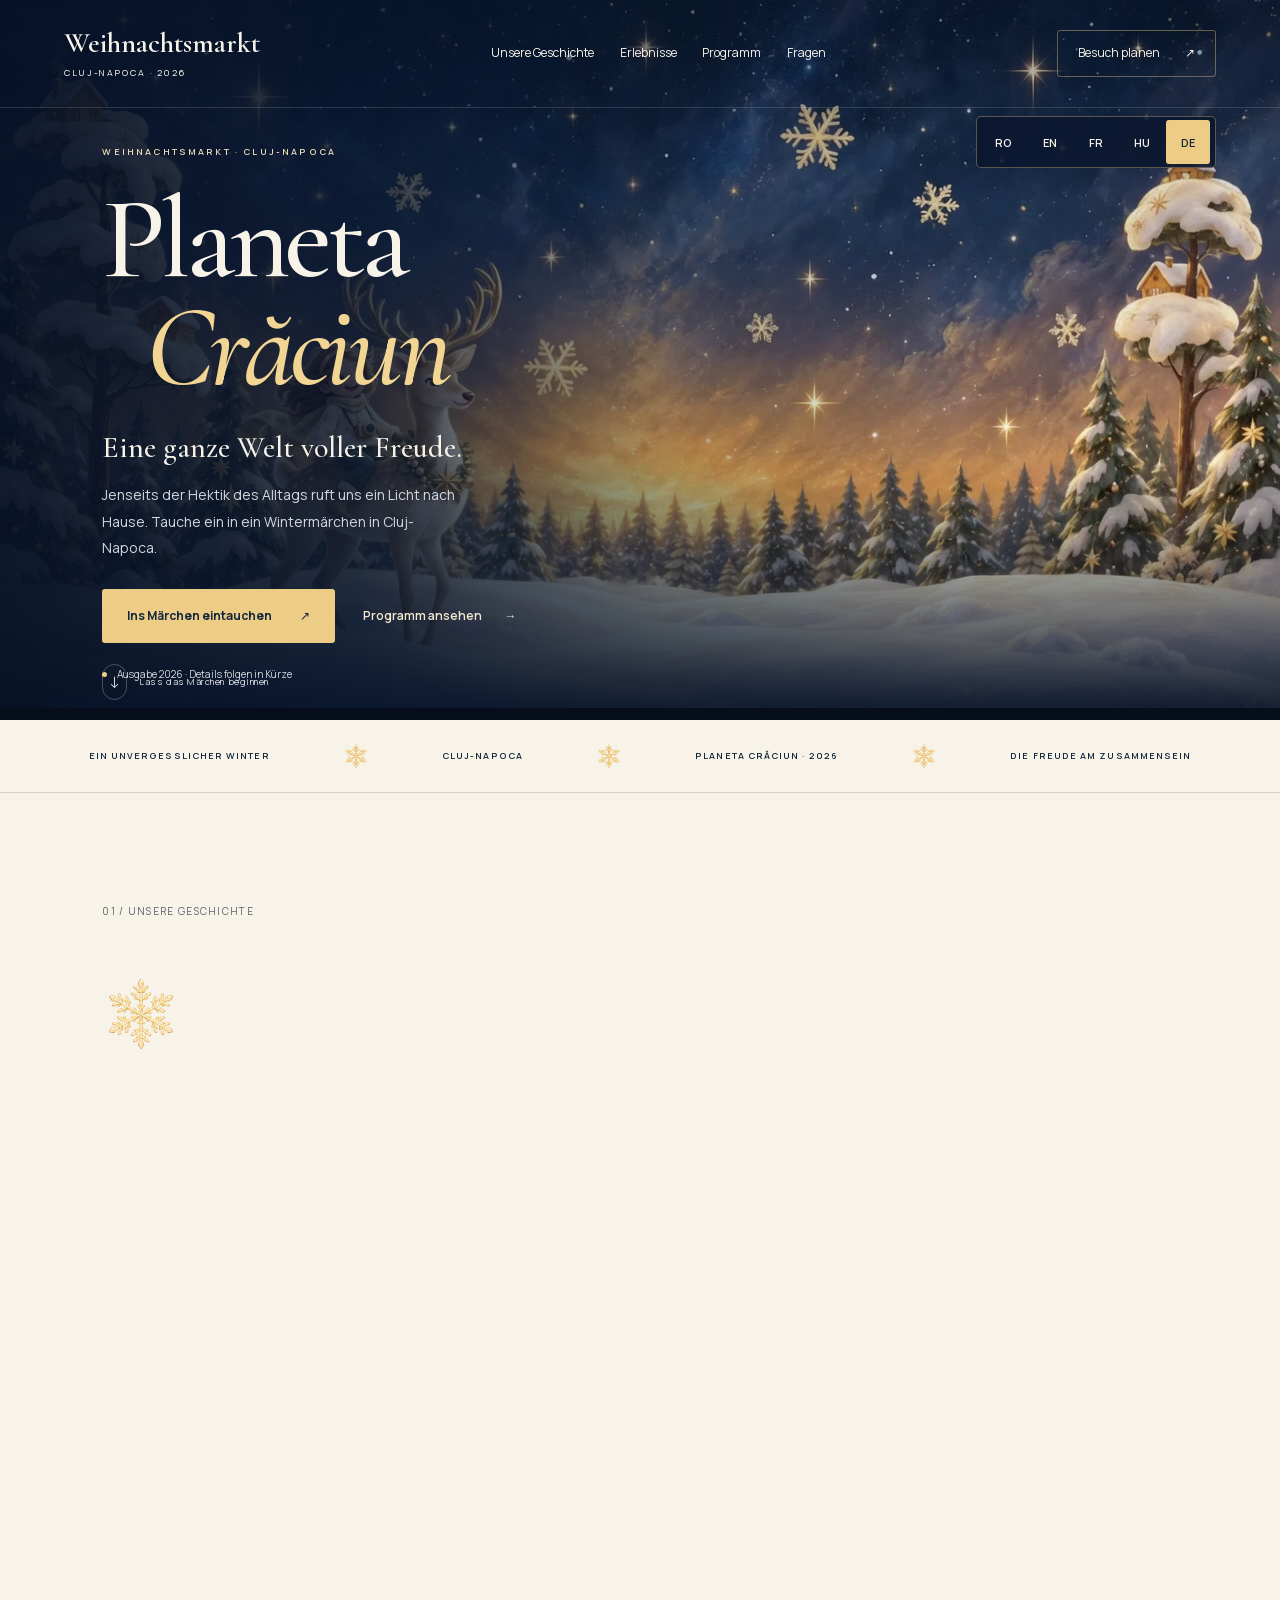
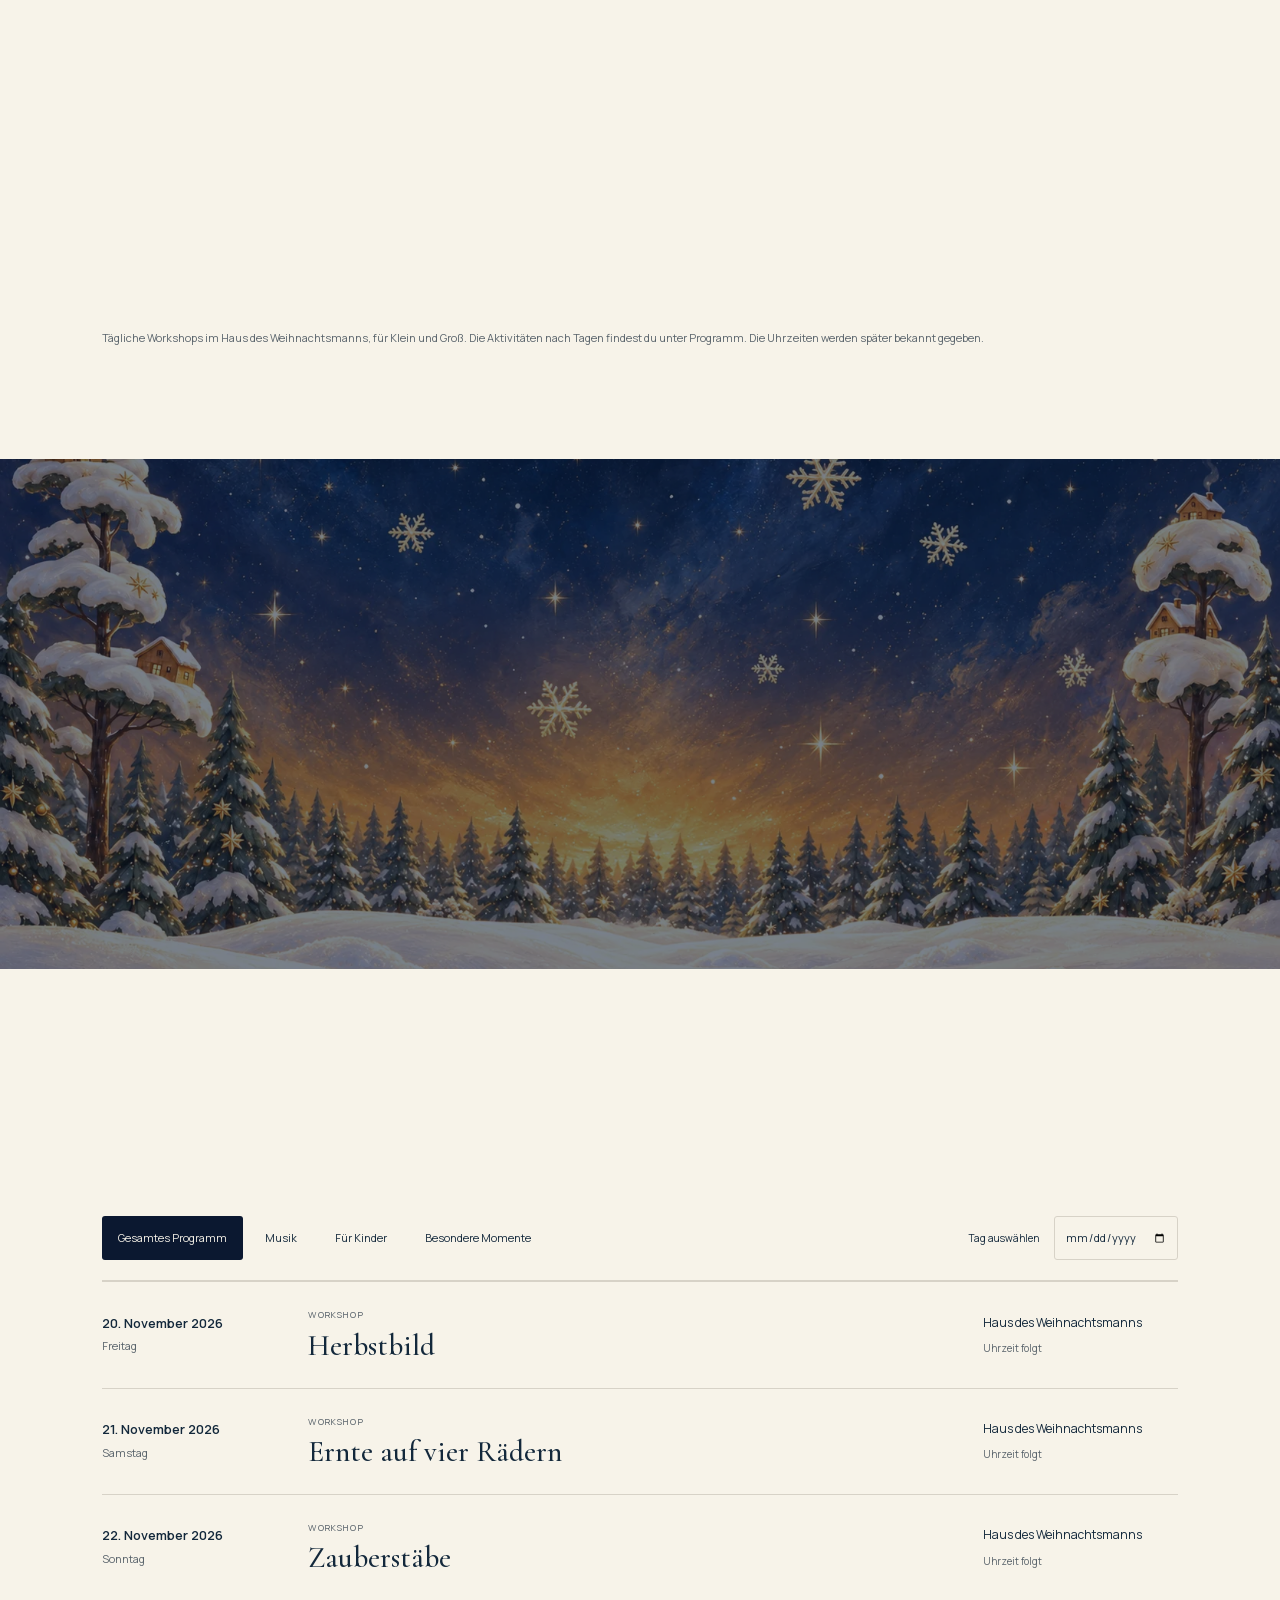
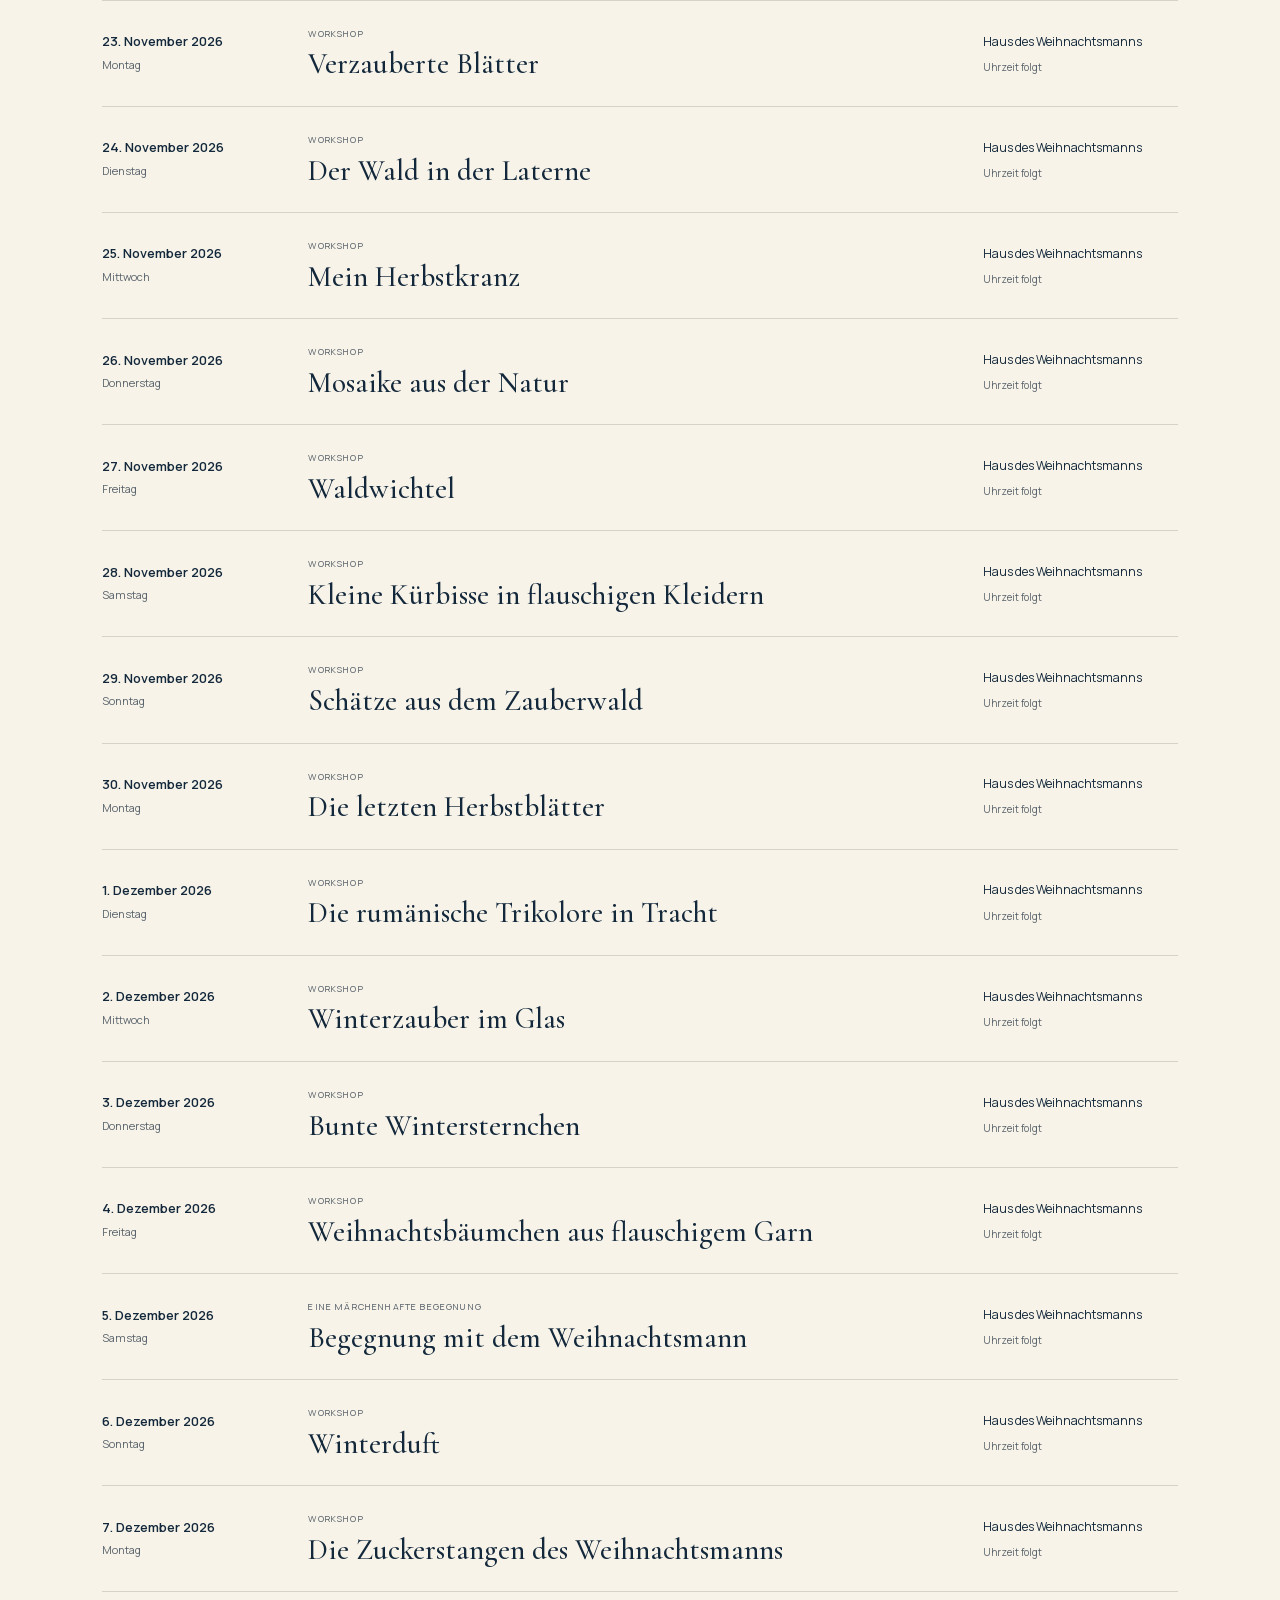
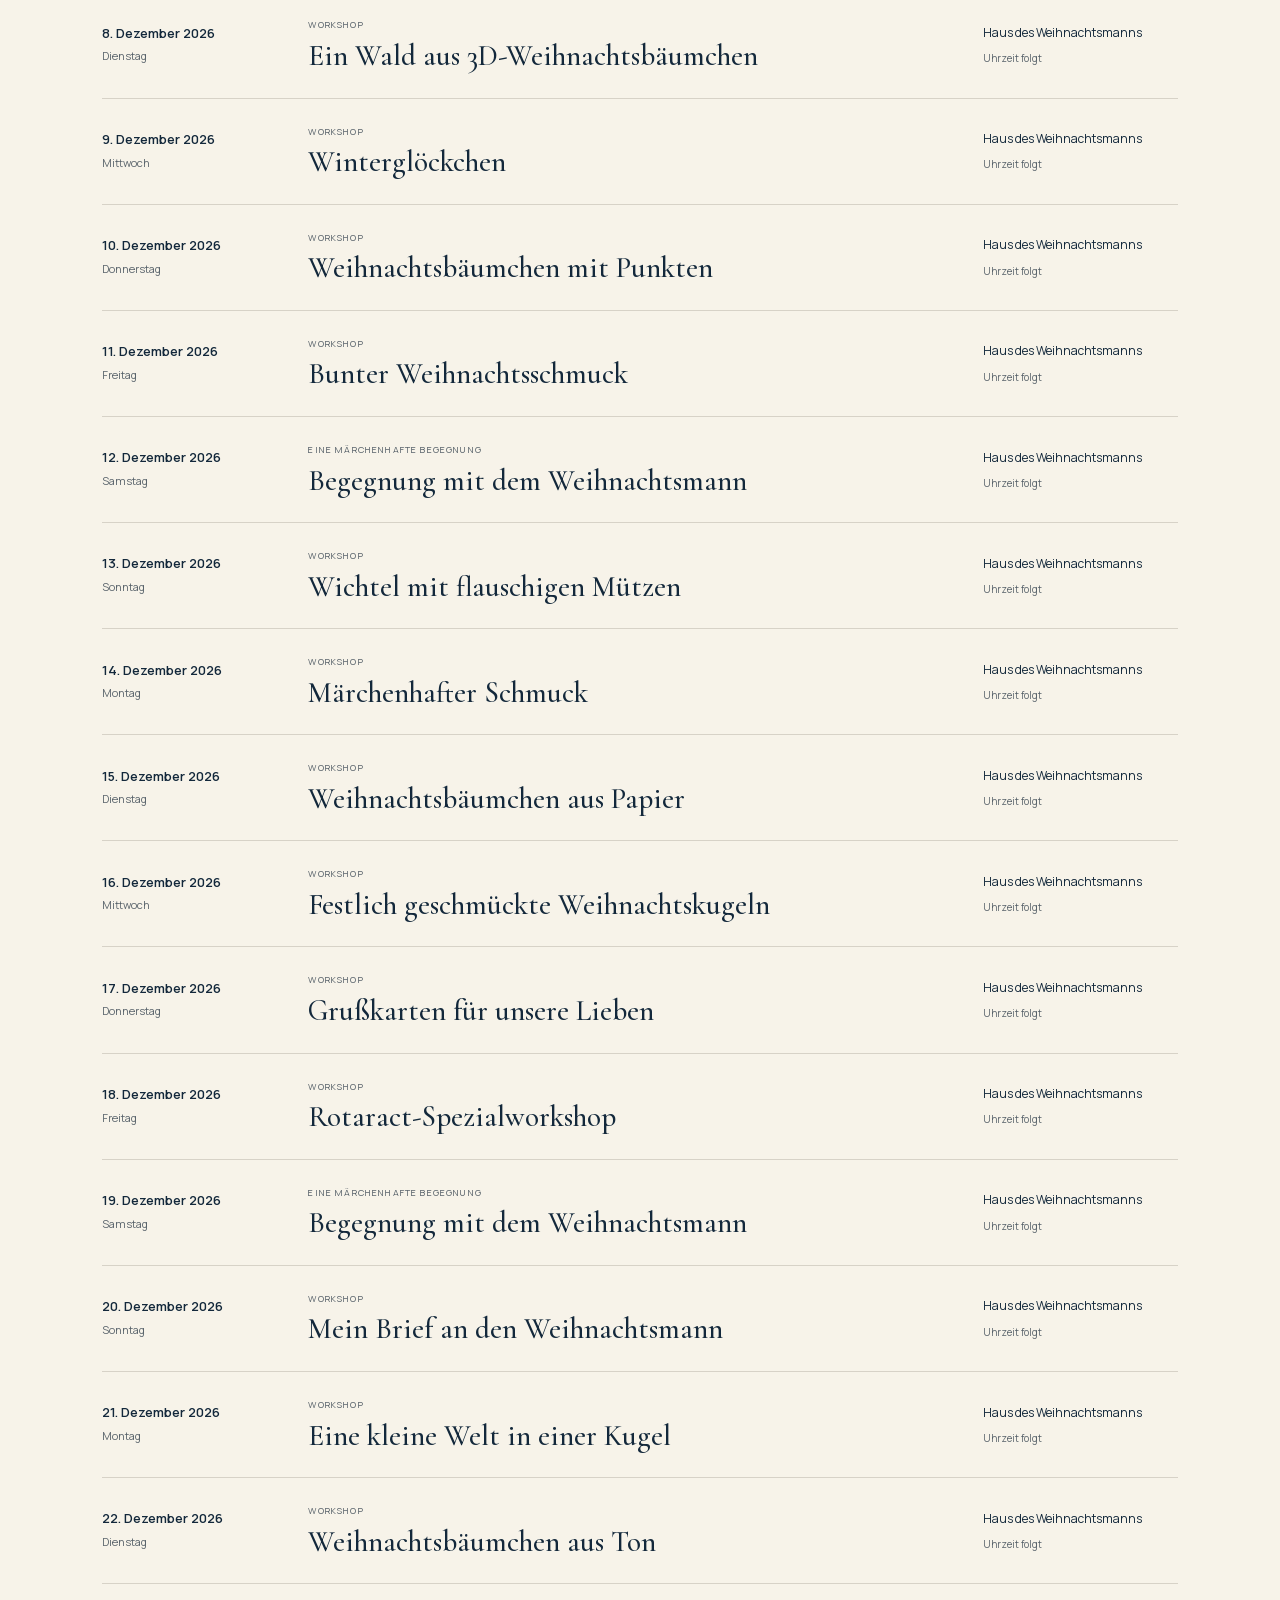
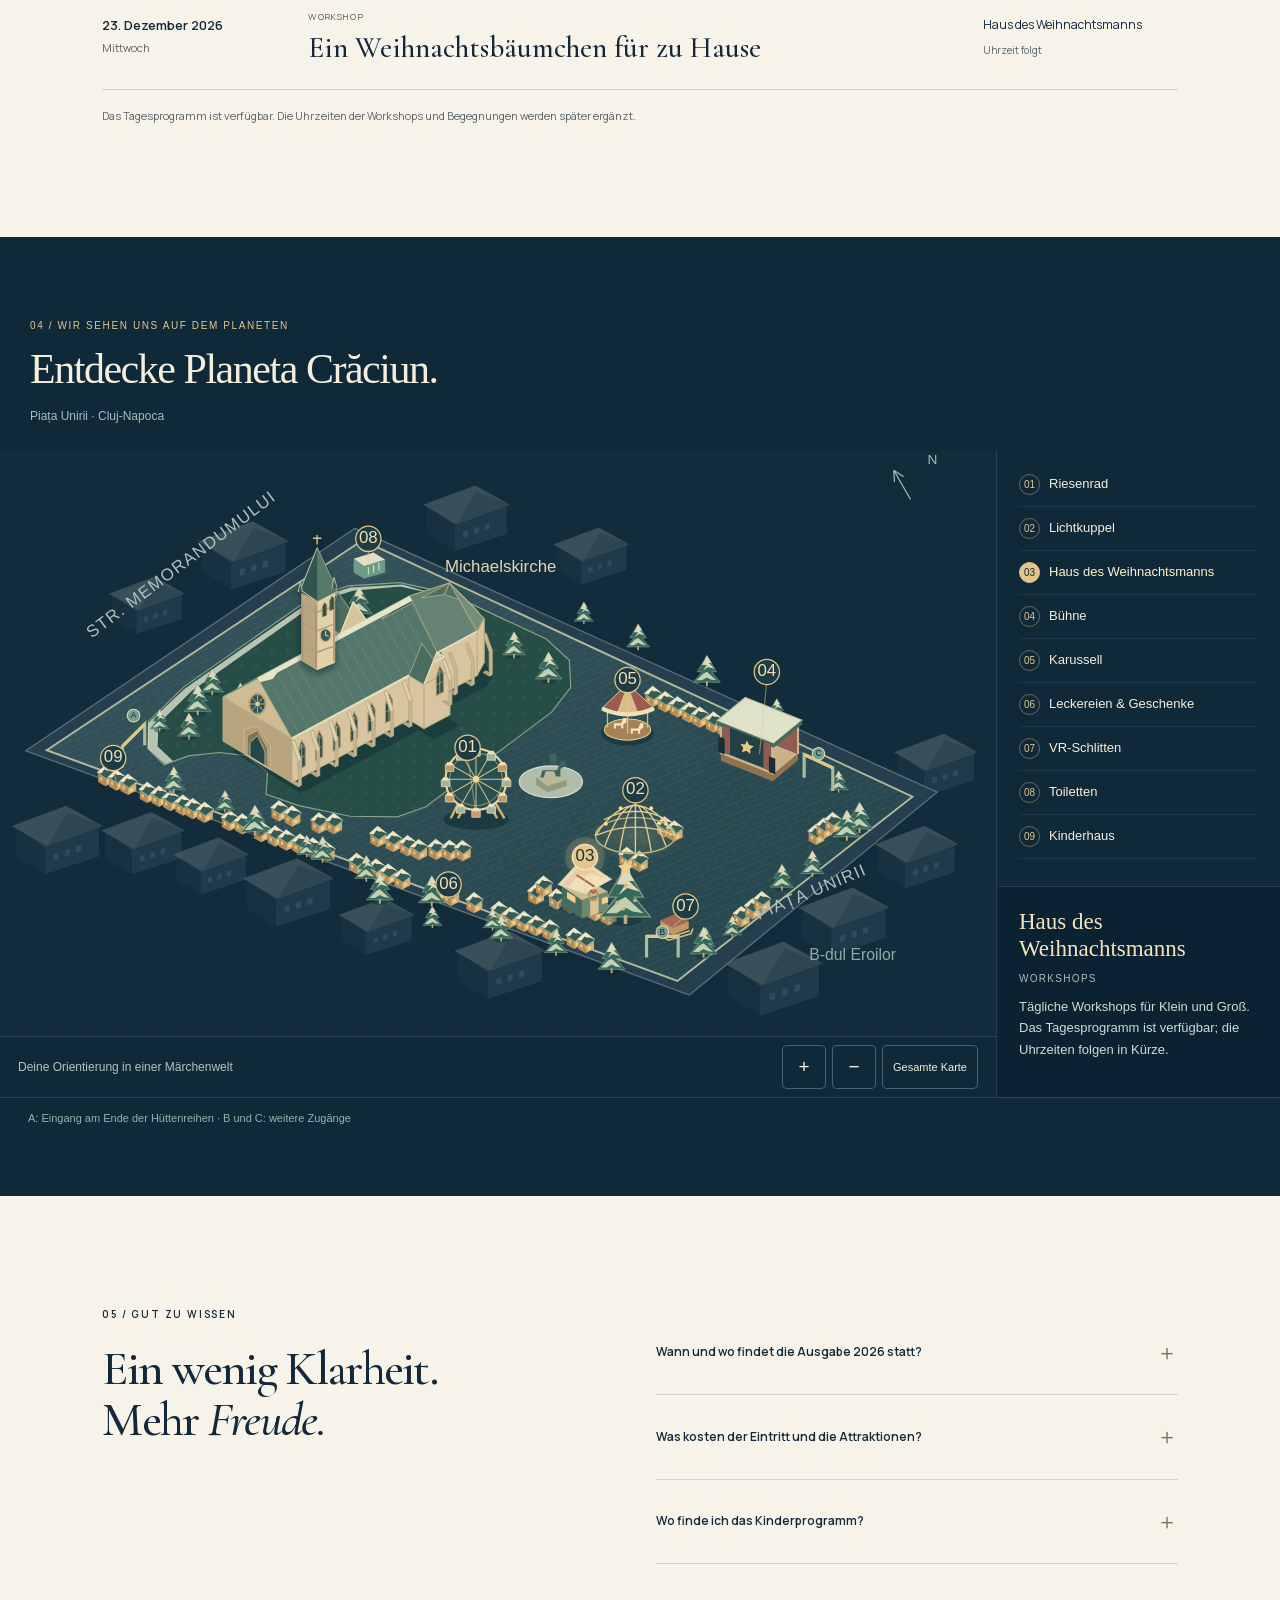
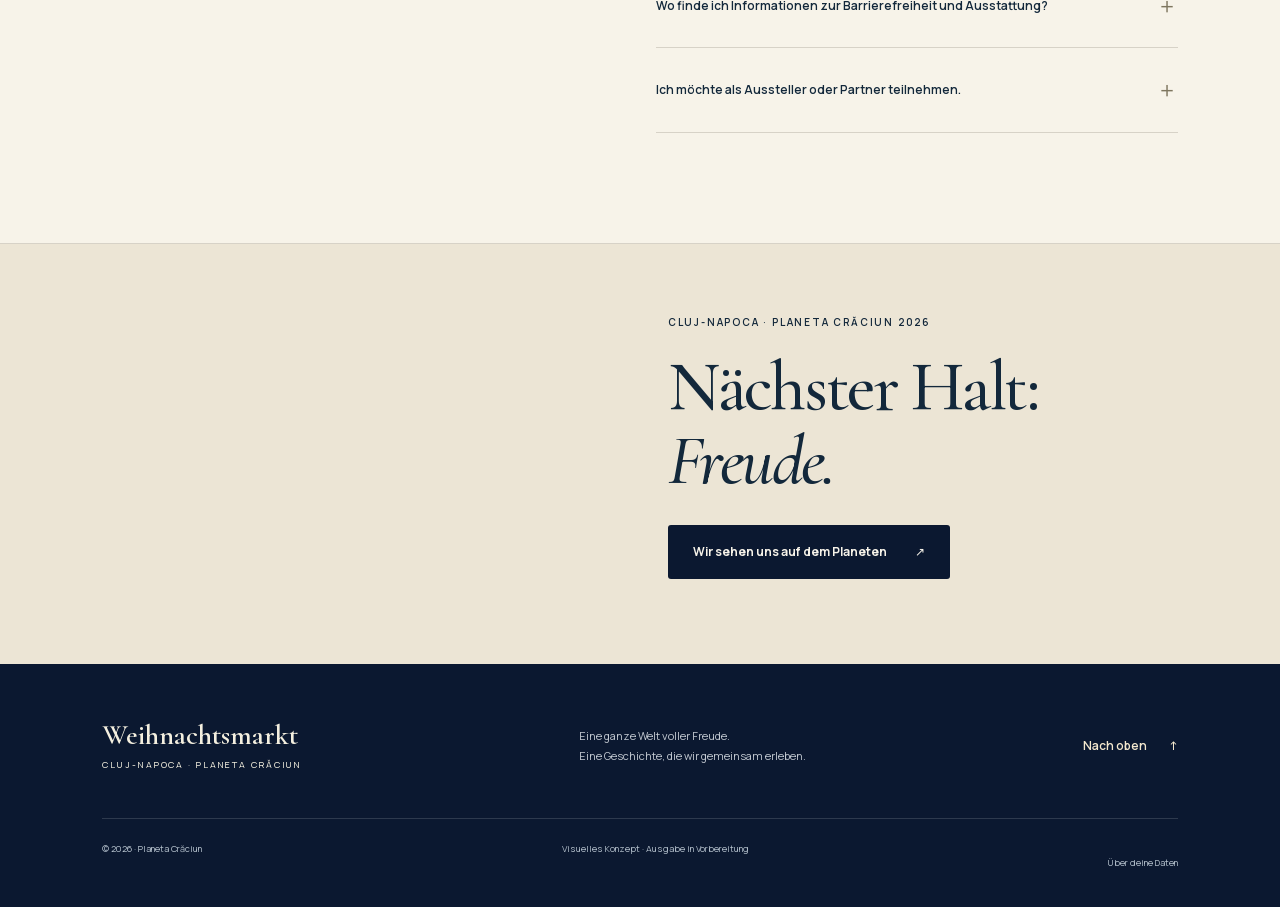
==== de.html @ c2ae4e11 "Make the event website available in Romanian, English, French, Hungarian and German" ====
<!doctype html>
<html lang="de">
<head>
<meta charset="utf-8"><meta name="viewport" content="width=device-width, initial-scale=1">
<meta http-equiv="Content-Security-Policy" content="default-src 'self'; script-src 'self'; style-src 'self'; font-src 'self'; img-src 'self' data:; object-src 'none'; base-uri 'none'; form-action 'none'"><meta name="referrer" content="strict-origin-when-cross-origin"><meta name="theme-color" content="#0b1830"><title>Planeta Crăciun 2026 | Weihnachtsmarkt Cluj-Napoca</title>
<meta name="description" content="Entdecke Planeta Crăciun, die märchenhafte Welt des Weihnachtsmarkts in Cluj-Napoca. Erlebnisse, Programm und Besucherinformationen zur Ausgabe 2026.">
<meta name="robots" content="noindex,nofollow"><meta property="og:type" content="website"><meta property="og:locale" content="de_DE"><meta property="og:title" content="Planeta Crăciun — Eine ganze Welt voller Freude"><meta property="og:description" content="Weihnachtsmarkt Cluj-Napoca • Ausgabe 2026"><meta property="og:image" content="https://saliery95.github.io/planeta-craciun-cluj-2026/assets/key-visual.webp">
<link rel="icon" type="image/webp" href="assets/snowflake.webp"><link rel="preload" as="image" href="assets/hero-film-desktop-poster.webp?v=9" media="(min-width:561px)" fetchpriority="high"><link rel="preload" as="image" href="assets/hero-film-mobile-poster.webp?v=9" media="(max-width:560px)" fetchpriority="high"><link rel="stylesheet" href="fonts.css"><link rel="stylesheet" href="styles.css?v=11"><link rel="stylesheet" href="hero-film.css?v=9"><link rel="stylesheet" href="event-map.css?v=7"><script src="locales/de.js?v=a88ad9113175" defer></script><script src="language-links.js?v=1" defer></script><script src="content.js?v=11" defer></script><script src="app.js?v=12" defer></script><script src="event-map.js?v=7" defer></script><script type="module" src="hero-film.js?v=9"></script>
<link rel="stylesheet" href="language-switcher.css?v=1"><!-- language-alternates --><link rel="alternate" hreflang="ro" href="index.html"><link rel="alternate" hreflang="en" href="en.html"><link rel="alternate" hreflang="fr" href="fr.html"><link rel="alternate" hreflang="hu" href="hu.html"><link rel="alternate" hreflang="de" href="de.html"><link rel="alternate" hreflang="x-default" href="index.html"><!-- /language-alternates --></head>
<body>
<a class="skip-link" href="#main">Zum Inhalt springen</a>
<header class="site-header" id="top"><a href="#" class="brand" aria-label="Weihnachtsmarkt Cluj-Napoca, Startseite"><span class="brand-title">Weihnachtsmarkt</span><span class="brand-detail">CLUJ-NAPOCA · 2026</span></a><nav class="desktop-nav" aria-label="Hauptnavigation"><a href="#poveste">Unsere Geschichte</a><a href="#experiente">Erlebnisse</a><a href="#program">Programm</a><a href="#intrebari">Fragen</a></nav><a class="header-cta" href="#vizita">Besuch planen <span aria-hidden="true">↗</span></a><button class="menu-toggle" aria-expanded="false" aria-controls="mobile-nav">Menü <span aria-hidden="true">＋</span></button><nav id="mobile-nav" aria-label="Mobile Navigation"><a href="#poveste">Unsere Geschichte</a><a href="#experiente">Erlebnisse</a><a href="#program">Programm</a><a href="#vizita">Besuch planen</a><a href="#intrebari">Häufige Fragen</a></nav><nav class="language-switcher" aria-label="Sprache wählen"><a href="index.html" lang="ro" hreflang="ro" aria-label="Română" title="Română">RO</a><a href="en.html" lang="en" hreflang="en" aria-label="English" title="English">EN</a><a href="fr.html" lang="fr" hreflang="fr" aria-label="Français" title="Français">FR</a><a href="hu.html" lang="hu" hreflang="hu" aria-label="Magyar" title="Magyar">HU</a><a href="de.html" lang="de" hreflang="de" aria-label="Deutsch" title="Deutsch" aria-current="page">DE</a></nav></header>
<main id="main">
<section class="hero" aria-labelledby="hero-title">
<div class="hero-film-frame" aria-hidden="true"><picture class="hero-poster"><source media="(max-width:560px)" srcset="assets/hero-film-mobile-poster.webp?v=9"><img src="assets/hero-film-desktop-poster.webp?v=9" alt="" width="1600" height="900" fetchpriority="high"></picture><video class="hero-film" id="hero-film" muted playsinline preload="none" tabindex="-1" disablepictureinpicture></video></div><div class="hero-shade"></div>
<div class="hero-copy"><p class="eyebrow light">WEIHNACHTSMARKT · CLUJ-NAPOCA</p><h1 id="hero-title"><span>Planeta</span><em>Crăciun</em></h1><p class="hero-tagline">Eine ganze Welt voller Freude.</p><p class="hero-description">Jenseits der Hektik des Alltags ruft uns ein Licht nach Hause. Tauche ein in ein Wintermärchen in Cluj-Napoca.</p><div class="hero-actions"><a class="button gold" href="#experiente">Ins Märchen eintauchen <span aria-hidden="true">↗</span></a><a class="text-link light-link" href="#program">Programm ansehen <span aria-hidden="true">→</span></a></div><p class="edition-note"><span class="status-dot" aria-hidden="true"></span> Ausgabe 2026 · Details folgen in Kürze</p></div>
<a class="scroll-cue" href="#poveste"><span aria-hidden="true">↓</span> Lass das Märchen beginnen</a></section>
<div class="chapter-strip" aria-label="Ausgabe 2026"><span>EIN UNVERGESSLICHER WINTER</span><img src="assets/snowflake.webp" width="26" height="26" alt=""><span>CLUJ-NAPOCA</span><img src="assets/snowflake.webp" width="26" height="26" alt=""><span>PLANETA CRĂCIUN · 2026</span><img src="assets/snowflake.webp" width="26" height="26" alt=""><span>DIE FREUDE AM ZUSAMMENSEIN</span></div>
<section class="story section-pad" id="poveste" aria-labelledby="story-title"><div class="story-label"><span class="chapter-number">01 / UNSERE GESCHICHTE</span><img src="assets/snowflake.webp" width="78" height="78" loading="lazy" alt=""></div><div class="story-copy reveal"><p class="eyebrow">FÜR DAS KIND IN UNS ALLEN</p><h2 id="story-title">Manche Orte besucht man.<br>Andere <em>fühlt man.</em></h2><div class="story-bottom"><p>Der Duft von Zimt. Ein Licht, das einen kalten Abend wärmt. Eine Hand, die man etwas fester hält. Weihnachten besteht aus kleinen Dingen, die irgendwann alles bedeuten.</p><p>Planeta Crăciun lädt dich ein, langsamer zu werden. Dich umzusehen. Und mit deinen Lieblingsmenschen die Freude am Hiersein neu zu entdecken.</p></div></div></section>
<section class="experiences section-pad" id="experiente" aria-labelledby="experiences-title"><div class="section-heading reveal"><div><p class="eyebrow">02 / UNSERE WELT ENTDECKEN</p><h2 id="experiences-title">Folge deiner <em>Freude.</em></h2></div><p>Jede Geschichte hat einen Anfang.<br>Wo möchtest du beginnen?</p></div><div class="experience-grid"><button class="experience-card card-wonder reveal" data-story="wonder"><div class="card-top"><span>FÜR KLEIN UND GROSS</span><span aria-hidden="true">01</span></div><div class="card-art"><img src="assets/rocking-horse.webp" width="650" height="433" loading="lazy" alt="Weißes Märchenschaukelpferd mit goldenen Details"></div><div class="card-bottom"><div><h3>Zurück in die Kindheit</h3><p>Tägliche Workshops im Haus des Weihnachtsmanns.</p></div><span class="round-arrow" aria-hidden="true">↗</span></div></button><button class="experience-card card-taste reveal" data-story="taste"><div class="card-top"><span>GENUSS, DER UNS ZUSAMMENBRINGT</span><span aria-hidden="true">02</span></div><div class="card-art"><img src="assets/cottage.webp" width="650" height="600" loading="lazy" alt="Beleuchtetes, schneebedecktes Lebkuchenhaus"></div><div class="card-bottom"><div><h3>Der Geschmack der Festtage</h3><p>Eine süße Pause. Eine warme Erinnerung.</p></div><span class="round-arrow" aria-hidden="true">↗</span></div></button><button class="experience-card card-gift reveal" data-story="gift"><div class="card-top"><span>DIE FREUDE AM SCHENKEN</span><span aria-hidden="true">03</span></div><div class="card-art"><img src="assets/gift.webp" width="493" height="500" loading="lazy" alt="Cremefarbenes Geschenk mit goldenem und grünem Band"></div><div class="card-bottom"><div><h3>Geschenke mit Geschichte</h3><p>Mit Gedanken an einen besonderen Menschen ausgewählt.</p></div><span class="round-arrow" aria-hidden="true">↗</span></div></button></div><p class="section-footnote">Tägliche Workshops im Haus des Weihnachtsmanns, für Klein und Groß. Die Aktivitäten nach Tagen findest du unter Programm. Die Uhrzeiten werden später bekannt gegeben.</p></section>
<section class="interlude" aria-label="Die Freude am Zusammensein"><img src="assets/winter-landscape.webp" alt="Illustrierte Winterlandschaft mit verschneitem Wald und goldenem Licht" loading="lazy" width="1670" height="941"><div class="interlude-copy reveal"><p class="eyebrow light">EINANDER NÄHER</p><p class="interlude-title">Am schönsten<br>ist es <em>gemeinsam.</em></p><a class="text-link light-link" href="#vizita">Zeit für einen märchenhaften Abend <span aria-hidden="true">↗</span></a></div></section>
<section class="program section-pad" id="program" aria-labelledby="program-title"><div class="section-heading reveal"><div><p class="eyebrow">03 / DER PLANETENKALENDER</p><h2 id="program-title" tabindex="-1">Abende werden zu <em>Erinnerungen.</em></h2></div><p>Workshops im Haus des Weihnachtsmanns, für Klein und Groß.<br>20. November – 23. Dezember · Uhrzeiten folgen in Kürze.</p></div><div class="program-controls" aria-label="Programm filtern"><div class="filter-group" role="group" aria-label="Aktivitätskategorien"><button class="filter active" aria-pressed="true" data-category="all">Gesamtes Programm</button><button class="filter" aria-pressed="false" data-category="music">Musik</button><button class="filter" aria-pressed="false" data-category="kids">Für Kinder</button><button class="filter" aria-pressed="false" data-category="special">Besondere Momente</button></div><label class="date-label">Tag auswählen <input type="date" id="program-date" aria-label="Tag für das Programm auswählen"></label></div><div class="program-results" id="program-results" aria-live="polite" aria-atomic="true"></div><p class="program-note">Das Tagesprogramm ist verfügbar. Die Uhrzeiten der Workshops und Begegnungen werden später ergänzt.</p></section>
<section class="event-map-section" id="vizita" aria-labelledby="dm-title"><div id="pc-drawn-map" aria-labelledby="dm-title" data-zoomed="false">
 <header class="dm-heading"><p class="dm-eyebrow">04 / WIR SEHEN UNS AUF DEM PLANETEN</p><h2 id="dm-title">Entdecke Planeta Crăciun.</h2><p class="dm-location">Piața Unirii · Cluj-Napoca</p></header>
 <div class="dm-viewport">
 <svg xmlns="http://www.w3.org/2000/svg" viewBox="45 30 945 555" class="christmas-plan" role="img" aria-labelledby="map-art-title map-art-desc">
<title id="map-art-title">Planeta Crăciun — illustrierter Plan der Piața Unirii</title><desc id="map-art-desc">Die Michaelskirche, das Riesenrad, die Lichtkuppel, das Karussell, die Bühne, das Haus des Weihnachtsmanns und die Hüttenreihen, angeordnet nach dem bereitgestellten Lageplan.</desc>
<defs>
 <pattern id="pc2-grain" width="30" height="30" patternUnits="userSpaceOnUse"><circle cx="2" cy="4" r=".65" fill="#e5d4ad" opacity=".09"/><circle cx="20" cy="24" r=".5" fill="#e5d4ad" opacity=".06"/></pattern>
 <pattern id="pc2-paving" width="19" height="10" patternUnits="userSpaceOnUse" patternTransform="rotate(-23)"><path d="M0 0H19M0 5H19M0 0V5M10 5V10M19 0V5" stroke="#acc2b4" opacity=".13" stroke-width=".55"/></pattern>
 <pattern id="pc2-lawn" width="15" height="15" patternUnits="userSpaceOnUse"><path d="m2 10 1-3m-1 3 3-2" stroke="#9eb4a0" opacity=".13" stroke-width="1"/></pattern>
 <linearGradient id="pc2-floor" x1="0" y1="0" x2="1" y2="1"><stop stop-color="#36545b"/><stop offset="1" stop-color="#24454c"/></linearGradient>
 <radialGradient id="pc2-lights"><stop stop-color="#f2cc7d" stop-opacity=".19"/><stop offset="1" stop-color="#f2cc7d" stop-opacity="0"/></radialGradient>
 <filter id="pc2-shadow" x="-30%" y="-40%" width="160%" height="200%"><feDropShadow dx="0" dy="4" stdDeviation="3" flood-color="#061a25" flood-opacity=".45"/></filter>
 <g id="pc2-hut"><path d="M-7-4 2-7 8-3 0 1Z" fill="#f2e3be"/><path d="m-7-4 7 5v7l-7-4Z" fill="#b58b58"/><path d="m0 1 8-4v7L0 8Z" fill="#d1af74"/><path d="M-8-5 0-12 9-5 1 1Z" fill="#365b55" stroke="#8fae99" stroke-width=".8"/><path d="M-8-5 0-12 9-5 4-7 1-7-1-8-4-4Z" fill="#f1e5c7"/><path d="M2 2 5 1v3L2 5Z" fill="#f4d18a"/><path d="m-5-1 2 1v3l-2-1Z" fill="#efc675"/></g>
 <g id="pc2-building"><path d="M-30-11 12-24 36-10-7 5Z" fill="#344b59"/><path d="m-30-11 23 16v21l-23-14Z" fill="#1b3545"/><path d="m-7 5 43-15v22L-7 26Z" fill="#294555"/><path d="M-33-12 10-28 39-12-5 4Z" fill="#435a64"/><path d="m-33-12 43-16 29 16-28-11-16 27Z" fill="#789087" opacity=".3"/><path d="m0 10 4-1v5l-4 1m9-8 4-1v5l-4 1m9-8 4-1v5l-4 1" fill="#96a89c" opacity=".3"/></g>
</defs>
<rect width="1000" height="650" fill="#132c3b"/><rect width="1000" height="650" fill="url(#pc2-grain)"/>

<use href="#pc2-building" transform="translate(95.7 400.3) scale(1.2)" opacity=".58"/>
<use href="#pc2-building" transform="translate(177.6 403.3) scale(1.1)" opacity=".58"/>
<use href="#pc2-building" transform="translate(242.2 424.8) scale(1.0)" opacity=".58"/>
<use href="#pc2-building" transform="translate(315.0 450.1) scale(1.2)" opacity=".58"/>
<use href="#pc2-building" transform="translate(399.4 482.2) scale(1.0)" opacity=".58"/>
<use href="#pc2-building" transform="translate(515.9 518.7) scale(1.2)" opacity=".58"/>
<use href="#pc2-building" transform="translate(775.3 531.8) scale(1.3)" opacity=".58"/>
<use href="#pc2-building" transform="translate(842.1 477.7) scale(1.2)" opacity=".58"/>
<use href="#pc2-building" transform="translate(911.4 416.4) scale(1.1)" opacity=".58"/>
<use href="#pc2-building" transform="translate(929.6 329.1) scale(1.1)" opacity=".58"/>
<use href="#pc2-building" transform="translate(603.2 130.6) scale(1.0)" opacity=".58"/>
<use href="#pc2-building" transform="translate(484.4 94.9) scale(1.15)" opacity=".58"/>
<use href="#pc2-building" transform="translate(272.6 130.3) scale(1.2)" opacity=".58"/>
<use href="#pc2-building" transform="translate(181.5 177.4) scale(1.0)" opacity=".58"/>
<polygon points="69.51,314.39 381.89,103.35 934.18,353.70 699.06,546.16" fill="#263f4e" stroke="#58717a" stroke-width="1.2" />
<polygon points="89.26,313.88 388.91,114.73 910.76,357.98 687.75,532.77" fill="url(#pc2-floor)" stroke="#b2ba9b" stroke-width="1.8" />
<polygon points="89.26,313.88 388.91,114.73 910.76,357.98 687.75,532.77" fill="url(#pc2-paving)" stroke="none" stroke-width="1" />
<polygon points="200.79,327.66 185.52,312.58 185.96,286.34 220.04,253.30 340.48,169.18 375.71,158.01 424.30,154.85 470.49,164.89 520.75,188.57 563.31,208.36 585.23,228.53 586.48,254.21 568.29,277.74 449.02,367.47 422.09,377.19 377.17,376.57 328.64,366.45 297.52,355.73 298.80,334.77 279.09,319.01 252.86,316.09 223.78,319.24" fill="#264d46" stroke="#8ba18c" stroke-width="1.1" />
<polygon points="200.79,327.66 185.52,312.58 185.96,286.34 220.04,253.30 340.48,169.18 375.71,158.01 424.30,154.85 470.49,164.89 520.75,188.57 563.31,208.36 585.23,228.53 586.48,254.21 568.29,277.74 449.02,367.47 422.09,377.19 377.17,376.57 328.64,366.45 297.52,355.73 298.80,334.77 279.09,319.01 252.86,316.09 223.78,319.24" fill="url(#pc2-lawn)" stroke="none" stroke-width="1" />
<polygon points="201.59,326.97 185.19,312.26 185.57,288.18 220.54,255.28 342.91,170.09 377.33,159.61 426.81,156.59 458.65,165.80 424.41,158.67 379.70,162.69 346.72,173.11 227.17,257.38 195.25,288.84 194.61,310.44 209.15,324.06" fill="#dce3cc" stroke="none" stroke-width="1" opacity=".8"/>
<use href="#pc2-hut" transform="translate(145.02 340.03)"/>
<use href="#pc2-hut" transform="translate(155.37 344.32)"/>
<use href="#pc2-hut" transform="translate(166.29 348.43)"/>
<use href="#pc2-hut" transform="translate(184.57 356.10)"/>
<use href="#pc2-hut" transform="translate(195.72 359.71)"/>
<use href="#pc2-hut" transform="translate(206.64 363.81)"/>
<use href="#pc2-hut" transform="translate(218.44 368.06)"/>
<use href="#pc2-hut" transform="translate(227.82 371.39)"/>
<use href="#pc2-hut" transform="translate(238.97 374.99)"/>
<use href="#pc2-hut" transform="translate(262.49 382.65)"/>
<use href="#pc2-hut" transform="translate(274.77 385.88)"/>
<use href="#pc2-hut" transform="translate(292.73 393.24)"/>
<use href="#pc2-hut" transform="translate(305.99 397.43)"/>
<use href="#pc2-hut" transform="translate(316.58 401.22)"/>
<use href="#pc2-hut" transform="translate(329.51 405.09)"/>
<use href="#pc2-hut" transform="translate(341.55 408.83)"/>
<use href="#pc2-hut" transform="translate(354.48 412.70)"/>
<use href="#pc2-hut" transform="translate(383.26 423.34)"/>
<use href="#pc2-hut" transform="translate(401.61 428.85)"/>
<use href="#pc2-hut" transform="translate(413.17 433.60)"/>
<use href="#pc2-hut" transform="translate(426.19 438.30)"/>
<use href="#pc2-hut" transform="translate(460.30 449.75)"/>
<use href="#pc2-hut" transform="translate(472.67 453.81)"/>
<use href="#pc2-hut" transform="translate(494.65 460.69)"/>
<use href="#pc2-hut" transform="translate(518.26 469.18)"/>
<use href="#pc2-hut" transform="translate(529.03 474.62)"/>
<use href="#pc2-hut" transform="translate(541.96 478.49)"/>
<use href="#pc2-hut" transform="translate(553.44 482.42)"/>
<use href="#pc2-hut" transform="translate(566.69 486.61)"/>
<use href="#pc2-hut" transform="translate(589.65 494.46)"/>
<use href="#pc2-hut" transform="translate(600.57 498.57)"/>
<use href="#pc2-hut" transform="translate(309.59 373.57)"/>
<use href="#pc2-hut" transform="translate(322.04 378.46)"/>
<use href="#pc2-hut" transform="translate(347.49 385.06)"/>
<use href="#pc2-hut" transform="translate(361.52 385.57)"/>
<use href="#pc2-hut" transform="translate(403.30 397.92)"/>
<use href="#pc2-hut" transform="translate(417.77 402.57)"/>
<use href="#pc2-hut" transform="translate(431.59 406.58)"/>
<use href="#pc2-hut" transform="translate(442.18 410.37)"/>
<use href="#pc2-hut" transform="translate(458.46 410.14)"/>
<use href="#pc2-hut" transform="translate(471.37 411.03)"/>
<use href="#pc2-hut" transform="translate(483.63 411.27)"/>
<use href="#pc2-hut" transform="translate(553.20 452.55)"/>
<use href="#pc2-hut" transform="translate(560.56 444.99)"/>
<use href="#pc2-hut" transform="translate(572.91 457.18)"/>
<use href="#pc2-hut" transform="translate(585.84 461.06)"/>
<use href="#pc2-hut" transform="translate(597.23 464.15)"/>
<use href="#pc2-hut" transform="translate(609.60 468.21)"/>
<use href="#pc2-hut" transform="translate(621.97 472.27)"/>
<use href="#pc2-hut" transform="translate(639.52 417.72)"/>
<use href="#pc2-hut" transform="translate(651.56 421.46)"/>
<use href="#pc2-hut" transform="translate(748.24 473.93)"/>
<use href="#pc2-hut" transform="translate(758.82 466.59)"/>
<use href="#pc2-hut" transform="translate(767.72 459.82)"/>
<use href="#pc2-hut" transform="translate(675.49 388.77)"/>
<use href="#pc2-hut" transform="translate(684.64 392.61)"/>
<use href="#pc2-hut" transform="translate(819.22 395.81)"/>
<use href="#pc2-hut" transform="translate(826.75 389.91)"/>
<use href="#pc2-hut" transform="translate(834.94 384.65)"/>
<use href="#pc2-hut" transform="translate(664.21 265.00)"/>
<use href="#pc2-hut" transform="translate(676.10 270.07)"/>
<use href="#pc2-hut" transform="translate(687.67 274.82)"/>
<use href="#pc2-hut" transform="translate(698.99 280.07)"/>
<use href="#pc2-hut" transform="translate(708.78 284.55)"/>
<use href="#pc2-hut" transform="translate(721.80 289.25)"/>
<use href="#pc2-hut" transform="translate(732.15 293.55)"/>
<g transform="translate(196.48 292.29)" ><g transform="scale(0.65)"><ellipse cy="4" rx="9" ry="3" fill="#0a2630" opacity=".4"/><path d="M0-26 10-9 5-9 14 2H-14L-5-9H-10Z" fill="#36685c" stroke="#7e9b84" stroke-width=".7"/><path d="M0-26 5-18H2L8-12 1-14-4-10 0-16-5-16Z" fill="#eee4c5" opacity=".9"/><path d="M0-9 10 0 4-1 0-3-5 0-11 0-4-7Z" fill="#d2dbbd" opacity=".9"/><path d="M0 1v5" stroke="#c0a984" stroke-width="2"/></g></g>
<g transform="translate(224.27 298.97)" ><g transform="scale(0.78)"><ellipse cy="4" rx="9" ry="3" fill="#0a2630" opacity=".4"/><path d="M0-26 10-9 5-9 14 2H-14L-5-9H-10Z" fill="#36685c" stroke="#7e9b84" stroke-width=".7"/><path d="M0-26 5-18H2L8-12 1-14-4-10 0-16-5-16Z" fill="#eee4c5" opacity=".9"/><path d="M0-9 10 0 4-1 0-3-5 0-11 0-4-7Z" fill="#d2dbbd" opacity=".9"/><path d="M0 1v5" stroke="#c0a984" stroke-width="2"/></g></g>
<g transform="translate(232.55 275.28)" ><g transform="scale(0.91)"><ellipse cy="4" rx="9" ry="3" fill="#0a2630" opacity=".4"/><path d="M0-26 10-9 5-9 14 2H-14L-5-9H-10Z" fill="#36685c" stroke="#7e9b84" stroke-width=".7"/><path d="M0-26 5-18H2L8-12 1-14-4-10 0-16-5-16Z" fill="#eee4c5" opacity=".9"/><path d="M0-9 10 0 4-1 0-3-5 0-11 0-4-7Z" fill="#d2dbbd" opacity=".9"/><path d="M0 1v5" stroke="#c0a984" stroke-width="2"/></g></g>
<g transform="translate(273.04 267.09)" ><g transform="scale(0.65)"><ellipse cy="4" rx="9" ry="3" fill="#0a2630" opacity=".4"/><path d="M0-26 10-9 5-9 14 2H-14L-5-9H-10Z" fill="#36685c" stroke="#7e9b84" stroke-width=".7"/><path d="M0-26 5-18H2L8-12 1-14-4-10 0-16-5-16Z" fill="#eee4c5" opacity=".9"/><path d="M0-9 10 0 4-1 0-3-5 0-11 0-4-7Z" fill="#d2dbbd" opacity=".9"/><path d="M0 1v5" stroke="#c0a984" stroke-width="2"/></g></g>
<g transform="translate(246.36 257.05)" ><g transform="scale(0.78)"><ellipse cy="4" rx="9" ry="3" fill="#0a2630" opacity=".4"/><path d="M0-26 10-9 5-9 14 2H-14L-5-9H-10Z" fill="#36685c" stroke="#7e9b84" stroke-width=".7"/><path d="M0-26 5-18H2L8-12 1-14-4-10 0-16-5-16Z" fill="#eee4c5" opacity=".9"/><path d="M0-9 10 0 4-1 0-3-5 0-11 0-4-7Z" fill="#d2dbbd" opacity=".9"/><path d="M0 1v5" stroke="#c0a984" stroke-width="2"/></g></g>
<g transform="translate(385.57 182.57)" ><g transform="scale(0.91)"><ellipse cy="4" rx="9" ry="3" fill="#0a2630" opacity=".4"/><path d="M0-26 10-9 5-9 14 2H-14L-5-9H-10Z" fill="#36685c" stroke="#7e9b84" stroke-width=".7"/><path d="M0-26 5-18H2L8-12 1-14-4-10 0-16-5-16Z" fill="#eee4c5" opacity=".9"/><path d="M0-9 10 0 4-1 0-3-5 0-11 0-4-7Z" fill="#d2dbbd" opacity=".9"/><path d="M0 1v5" stroke="#c0a984" stroke-width="2"/></g></g>
<g transform="translate(449.72 188.84)" ><g transform="scale(0.65)"><ellipse cy="4" rx="9" ry="3" fill="#0a2630" opacity=".4"/><path d="M0-26 10-9 5-9 14 2H-14L-5-9H-10Z" fill="#36685c" stroke="#7e9b84" stroke-width=".7"/><path d="M0-26 5-18H2L8-12 1-14-4-10 0-16-5-16Z" fill="#eee4c5" opacity=".9"/><path d="M0-9 10 0 4-1 0-3-5 0-11 0-4-7Z" fill="#d2dbbd" opacity=".9"/><path d="M0 1v5" stroke="#c0a984" stroke-width="2"/></g></g>
<g transform="translate(532.70 221.86)" ><g transform="scale(0.78)"><ellipse cy="4" rx="9" ry="3" fill="#0a2630" opacity=".4"/><path d="M0-26 10-9 5-9 14 2H-14L-5-9H-10Z" fill="#36685c" stroke="#7e9b84" stroke-width=".7"/><path d="M0-26 5-18H2L8-12 1-14-4-10 0-16-5-16Z" fill="#eee4c5" opacity=".9"/><path d="M0-9 10 0 4-1 0-3-5 0-11 0-4-7Z" fill="#d2dbbd" opacity=".9"/><path d="M0 1v5" stroke="#c0a984" stroke-width="2"/></g></g>
<g transform="translate(565.36 244.48)" ><g transform="scale(0.91)"><ellipse cy="4" rx="9" ry="3" fill="#0a2630" opacity=".4"/><path d="M0-26 10-9 5-9 14 2H-14L-5-9H-10Z" fill="#36685c" stroke="#7e9b84" stroke-width=".7"/><path d="M0-26 5-18H2L8-12 1-14-4-10 0-16-5-16Z" fill="#eee4c5" opacity=".9"/><path d="M0-9 10 0 4-1 0-3-5 0-11 0-4-7Z" fill="#d2dbbd" opacity=".9"/><path d="M0 1v5" stroke="#c0a984" stroke-width="2"/></g></g>
<g transform="translate(258.44 369.01)" ><g transform="scale(0.65)"><ellipse cy="4" rx="9" ry="3" fill="#0a2630" opacity=".4"/><path d="M0-26 10-9 5-9 14 2H-14L-5-9H-10Z" fill="#36685c" stroke="#7e9b84" stroke-width=".7"/><path d="M0-26 5-18H2L8-12 1-14-4-10 0-16-5-16Z" fill="#eee4c5" opacity=".9"/><path d="M0-9 10 0 4-1 0-3-5 0-11 0-4-7Z" fill="#d2dbbd" opacity=".9"/><path d="M0 1v5" stroke="#c0a984" stroke-width="2"/></g></g>
<g transform="translate(209.83 349.93)" ><g transform="scale(0.78)"><ellipse cy="4" rx="9" ry="3" fill="#0a2630" opacity=".4"/><path d="M0-26 10-9 5-9 14 2H-14L-5-9H-10Z" fill="#36685c" stroke="#7e9b84" stroke-width=".7"/><path d="M0-26 5-18H2L8-12 1-14-4-10 0-16-5-16Z" fill="#eee4c5" opacity=".9"/><path d="M0-9 10 0 4-1 0-3-5 0-11 0-4-7Z" fill="#d2dbbd" opacity=".9"/><path d="M0 1v5" stroke="#c0a984" stroke-width="2"/></g></g>
<g transform="translate(598.96 190.21)" ><g transform="scale(0.65)"><ellipse cy="4" rx="9" ry="3" fill="#0a2630" opacity=".4"/><path d="M0-26 10-9 5-9 14 2H-14L-5-9H-10Z" fill="#36685c" stroke="#7e9b84" stroke-width=".7"/><path d="M0-26 5-18H2L8-12 1-14-4-10 0-16-5-16Z" fill="#eee4c5" opacity=".9"/><path d="M0-9 10 0 4-1 0-3-5 0-11 0-4-7Z" fill="#d2dbbd" opacity=".9"/><path d="M0 1v5" stroke="#c0a984" stroke-width="2"/></g></g>
<g transform="translate(650.43 214.34)" ><g transform="scale(0.78)"><ellipse cy="4" rx="9" ry="3" fill="#0a2630" opacity=".4"/><path d="M0-26 10-9 5-9 14 2H-14L-5-9H-10Z" fill="#36685c" stroke="#7e9b84" stroke-width=".7"/><path d="M0-26 5-18H2L8-12 1-14-4-10 0-16-5-16Z" fill="#eee4c5" opacity=".9"/><path d="M0-9 10 0 4-1 0-3-5 0-11 0-4-7Z" fill="#d2dbbd" opacity=".9"/><path d="M0 1v5" stroke="#c0a984" stroke-width="2"/></g></g>
<g class="church-building" aria-label="Michaelskirche, detaillierte Illustration">
<polygon points="265.73,315.36 376.91,255.65 362.64,247.02 387.24,233.81 401.51,242.44 410.02,237.87 416.26,241.64 454.11,221.31 475.88,218.28 500.28,226.55 513.33,240.93 506.71,253.13 468.86,273.46 475.11,277.24 466.59,281.81 480.85,290.44 456.25,303.65 441.99,295.02 330.82,354.73" fill="#0d3035" opacity=".5"/>
<polygon points="445.11,211.31 466.88,208.28 466.88,166.28 445.11,169.31" fill="#b8a580" stroke="#b8ab87" stroke-width="0.8"/>
<polygon points="466.88,208.28 491.28,216.55 491.28,174.55 466.88,166.28" fill="#b8a580" stroke="#b8ab87" stroke-width="0.8"/>
<polygon points="407.26,231.64 445.11,211.31 445.11,169.31 407.26,189.64" fill="#b8a580" stroke="#b8ab87" stroke-width="0.8"/>
<polygon points="491.28,216.55 504.33,230.93 504.33,188.93 491.28,174.55" fill="#d8c59f" stroke="#b8ab87" stroke-width="0.8"/>
<polygon points="378.24,223.81 392.51,232.44 392.51,190.44 378.24,181.81" fill="#b8a580" stroke="#b8ab87" stroke-width="0.8"/>
<polygon points="401.02,227.87 407.26,231.64 407.26,189.64 401.02,185.87" fill="#b8a580" stroke="#b8ab87" stroke-width="0.8"/>
<polygon points="392.51,232.44 401.02,227.87 401.02,185.87 392.51,190.44" fill="#b8a580" stroke="#b8ab87" stroke-width="0.8"/>
<polygon points="353.64,237.02 378.24,223.81 378.24,181.81 353.64,195.02" fill="#b8a580" stroke="#b8ab87" stroke-width="0.8"/>
<polygon points="504.33,230.93 497.71,243.13 497.71,201.13 504.33,188.93" fill="#d8c59f" stroke="#b8ab87" stroke-width="0.8"/>
<polygon points="367.91,245.65 353.64,237.02 353.64,195.02 367.91,203.65" fill="#b8a580" stroke="#b8ab87" stroke-width="0.8"/>
<polygon points="497.71,243.13 459.86,263.46 459.86,221.46 497.71,201.13" fill="#d8c59f" stroke="#b8ab87" stroke-width="0.8"/>
<polygon points="459.86,263.46 466.11,267.24 466.11,225.24 459.86,221.46" fill="#d8c59f" stroke="#b8ab87" stroke-width="0.8"/>
<polygon points="466.11,267.24 457.59,271.81 457.59,229.81 466.11,225.24" fill="#d8c59f" stroke="#b8ab87" stroke-width="0.8"/>
<polygon points="256.73,305.36 367.91,245.65 367.91,203.65 256.73,263.36" fill="#b8a580" stroke="#b8ab87" stroke-width="0.8"/>
<polygon points="457.59,271.81 471.85,280.44 471.85,238.44 457.59,229.81" fill="#d8c59f" stroke="#b8ab87" stroke-width="0.8"/>
<polygon points="471.85,280.44 447.25,293.65 447.25,251.65 471.85,238.44" fill="#d8c59f" stroke="#b8ab87" stroke-width="0.8"/>
<polygon points="447.25,293.65 432.99,285.02 432.99,243.02 447.25,251.65" fill="#d8c59f" stroke="#b8ab87" stroke-width="0.8"/>
<polygon points="432.99,285.02 321.82,344.73 321.82,302.73 432.99,243.02" fill="#d8c59f" stroke="#b8ab87" stroke-width="0.8"/>
<polygon points="321.82,344.73 256.73,305.36 256.73,263.36 321.82,302.73" fill="#b8a580" stroke="#b8ab87" stroke-width="0.8"/>
<polygon points="256.73,263.36 321.82,302.73 289.28,245.05" fill="#cfbc95" stroke="#b8ab87" stroke-width="0.8"/>
<polygon points="256.73,263.36 401.02,185.87 433.56,167.55 289.28,245.05" fill="#35564f" stroke="#9aa78d" stroke-width="0.8"/>
<polygon points="289.28,245.05 433.56,167.55 466.11,225.24 321.82,302.73" fill="#54766b" stroke="#afba9b" stroke-width="0.8"/>
<polyline points="263.83,259.55 296.37,241.23 328.91,298.92" fill="none" stroke="#6c8b7a" stroke-width="0.65" stroke-linejoin="round"/>
<polyline points="272.82,254.72 305.36,236.41 337.90,294.09" fill="none" stroke="#6c8b7a" stroke-width="0.65" stroke-linejoin="round"/>
<polyline points="281.81,249.89 314.35,231.58 346.89,289.26" fill="none" stroke="#6c8b7a" stroke-width="0.65" stroke-linejoin="round"/>
<polyline points="290.80,245.07 323.34,226.75 355.88,284.44" fill="none" stroke="#6c8b7a" stroke-width="0.65" stroke-linejoin="round"/>
<polyline points="299.78,240.24 332.33,221.92 364.87,279.61" fill="none" stroke="#6c8b7a" stroke-width="0.65" stroke-linejoin="round"/>
<polyline points="308.77,235.41 341.31,217.10 373.85,274.78" fill="none" stroke="#6c8b7a" stroke-width="0.65" stroke-linejoin="round"/>
<polyline points="317.76,230.58 350.30,212.27 382.84,269.95" fill="none" stroke="#6c8b7a" stroke-width="0.65" stroke-linejoin="round"/>
<polyline points="326.75,225.76 359.29,207.44 391.83,265.13" fill="none" stroke="#6c8b7a" stroke-width="0.65" stroke-linejoin="round"/>
<polyline points="335.74,220.93 368.28,202.61 400.82,260.30" fill="none" stroke="#6c8b7a" stroke-width="0.65" stroke-linejoin="round"/>
<polyline points="344.73,216.10 377.27,197.79 409.81,255.47" fill="none" stroke="#6c8b7a" stroke-width="0.65" stroke-linejoin="round"/>
<polyline points="353.72,211.27 386.26,192.96 418.80,250.64" fill="none" stroke="#6c8b7a" stroke-width="0.65" stroke-linejoin="round"/>
<polyline points="362.70,206.45 395.25,188.13 427.79,245.82" fill="none" stroke="#6c8b7a" stroke-width="0.65" stroke-linejoin="round"/>
<polyline points="371.69,201.62 404.23,183.30 436.77,240.99" fill="none" stroke="#6c8b7a" stroke-width="0.65" stroke-linejoin="round"/>
<polyline points="380.68,196.79 413.22,178.48 445.76,236.16" fill="none" stroke="#6c8b7a" stroke-width="0.65" stroke-linejoin="round"/>
<polyline points="389.67,191.96 422.21,173.65 454.75,231.33" fill="none" stroke="#6c8b7a" stroke-width="0.65" stroke-linejoin="round"/>
<polyline points="398.66,187.14 431.20,168.82 463.74,226.51" fill="none" stroke="#6c8b7a" stroke-width="0.65" stroke-linejoin="round"/>
<polygon points="407.26,189.64 445.11,169.31 471.41,155.22 433.56,167.55" fill="#35594f" stroke="#b8ab87" stroke-width="0.8"/>
<polygon points="433.56,167.55 471.41,155.22 497.71,201.13 459.86,221.46" fill="#658273" stroke="#b8ab87" stroke-width="0.8"/>
<polygon points="445.11,169.31 466.88,166.28 471.41,155.22" fill="#4f7061" stroke="#b8ab87" stroke-width="0.8"/>
<polygon points="466.88,166.28 491.28,174.55 471.41,155.22" fill="#4f7061" stroke="#b8ab87" stroke-width="0.8"/>
<polygon points="491.28,174.55 504.33,188.93 471.41,155.22" fill="#75907a" stroke="#b8ab87" stroke-width="0.8"/>
<polygon points="504.33,188.93 497.71,201.13 471.41,155.22" fill="#75907a" stroke="#b8ab87" stroke-width="0.8"/>
<polygon points="353.64,195.02 365.94,164.42 378.24,181.81 392.51,190.44 380.21,173.05 367.91,203.65" fill="#4b6e61" stroke="#b8ab87" stroke-width="0.8"/>
<polygon points="367.91,203.65 380.21,173.05 392.51,190.44" fill="#d8c49a" stroke="#b8ab87" stroke-width="0.8"/>
<polyline points="367.91,203.65 380.21,173.05 392.51,190.44" fill="none" stroke="#ece1bd" stroke-width="1.2" stroke-linejoin="round"/>
<polygon points="432.99,243.02 445.29,212.42 457.59,229.81 471.85,238.44 459.55,221.04 447.25,251.65" fill="#4b6e61" stroke="#b8ab87" stroke-width="0.8"/>
<polygon points="447.25,251.65 459.55,221.04 471.85,238.44" fill="#d8c49a" stroke="#b8ab87" stroke-width="0.8"/>
<polyline points="447.25,251.65 459.55,221.04 471.85,238.44" fill="none" stroke="#ece1bd" stroke-width="1.2" stroke-linejoin="round"/>
<polygon points="289.28,245.05 433.56,167.55 436.24,172.17 308.06,240.50 303.72,246.36 291.50,249.39" fill="#e7e5c8" stroke="none" stroke-width="0.8"/>
<polyline points="321.82,302.73 432.99,243.02" fill="none" stroke="#e5dfbd" stroke-width="2" stroke-linejoin="round"/>
<polyline points="457.59,229.81 466.11,225.24 459.86,221.46 497.71,201.13" fill="none" stroke="#e5dfbd" stroke-width="1.7" stroke-linejoin="round"/>
<polygon points="327.97,332.43 327.97,314.43 331.28,304.65 334.59,310.87 334.59,328.87" fill="#294c4f" stroke="#a58f66" stroke-width="1"/>
<polyline points="331.28,329.65 331.28,308.65" fill="none" stroke="#c1b17c" stroke-width="0.8" stroke-linejoin="round"/>
<polyline points="328.44,322.17 334.12,319.12" fill="none" stroke="#b4aa7c" stroke-width="0.7" stroke-linejoin="round"/>
<polyline points="328.44,315.17 331.28,308.65 334.12,312.12" fill="none" stroke="#b4aa7c" stroke-width="0.7" stroke-linejoin="round"/>
<polygon points="344.52,323.53 344.52,305.53 347.84,295.76 351.15,301.98 351.15,319.98" fill="#294c4f" stroke="#a58f66" stroke-width="1"/>
<polyline points="347.84,320.76 347.84,299.76" fill="none" stroke="#c1b17c" stroke-width="0.8" stroke-linejoin="round"/>
<polyline points="345.00,313.28 350.67,310.23" fill="none" stroke="#b4aa7c" stroke-width="0.7" stroke-linejoin="round"/>
<polyline points="345.00,306.28 347.84,299.76 350.67,303.23" fill="none" stroke="#b4aa7c" stroke-width="0.7" stroke-linejoin="round"/>
<polygon points="361.08,314.64 361.08,296.64 364.39,286.86 367.70,293.08 367.70,311.08" fill="#294c4f" stroke="#a58f66" stroke-width="1"/>
<polyline points="364.39,311.86 364.39,290.86" fill="none" stroke="#c1b17c" stroke-width="0.8" stroke-linejoin="round"/>
<polyline points="361.55,304.39 367.23,301.34" fill="none" stroke="#b4aa7c" stroke-width="0.7" stroke-linejoin="round"/>
<polyline points="361.55,297.39 364.39,290.86 367.23,294.34" fill="none" stroke="#b4aa7c" stroke-width="0.7" stroke-linejoin="round"/>
<polygon points="377.64,305.75 377.64,287.75 380.95,277.97 384.26,284.19 384.26,302.19" fill="#294c4f" stroke="#a58f66" stroke-width="1"/>
<polyline points="380.95,302.97 380.95,281.97" fill="none" stroke="#c1b17c" stroke-width="0.8" stroke-linejoin="round"/>
<polyline points="378.11,295.50 383.79,292.45" fill="none" stroke="#b4aa7c" stroke-width="0.7" stroke-linejoin="round"/>
<polyline points="378.11,288.50 380.95,281.97 383.79,285.45" fill="none" stroke="#b4aa7c" stroke-width="0.7" stroke-linejoin="round"/>
<polygon points="394.20,296.86 394.20,278.86 397.51,269.08 400.82,275.30 400.82,293.30" fill="#294c4f" stroke="#a58f66" stroke-width="1"/>
<polyline points="397.51,294.08 397.51,273.08" fill="none" stroke="#c1b17c" stroke-width="0.8" stroke-linejoin="round"/>
<polyline points="394.67,286.60 400.35,283.55" fill="none" stroke="#b4aa7c" stroke-width="0.7" stroke-linejoin="round"/>
<polyline points="394.67,279.60 397.51,273.08 400.35,276.55" fill="none" stroke="#b4aa7c" stroke-width="0.7" stroke-linejoin="round"/>
<polygon points="410.75,287.96 410.75,269.96 414.07,260.18 417.38,266.41 417.38,284.41" fill="#294c4f" stroke="#a58f66" stroke-width="1"/>
<polyline points="414.07,285.18 414.07,264.18" fill="none" stroke="#c1b17c" stroke-width="0.8" stroke-linejoin="round"/>
<polyline points="411.23,277.71 416.90,274.66" fill="none" stroke="#b4aa7c" stroke-width="0.7" stroke-linejoin="round"/>
<polyline points="411.23,270.71 414.07,264.18 416.90,267.66" fill="none" stroke="#b4aa7c" stroke-width="0.7" stroke-linejoin="round"/>
<polygon points="459.01,262.05 459.01,244.05 462.32,234.27 465.63,240.49 465.63,258.49" fill="#294c4f" stroke="#a58f66" stroke-width="1"/>
<polyline points="462.32,259.27 462.32,238.27" fill="none" stroke="#c1b17c" stroke-width="0.8" stroke-linejoin="round"/>
<polyline points="459.48,251.79 465.16,248.74" fill="none" stroke="#b4aa7c" stroke-width="0.7" stroke-linejoin="round"/>
<polyline points="459.48,244.79 462.32,238.27 465.16,241.74" fill="none" stroke="#b4aa7c" stroke-width="0.7" stroke-linejoin="round"/>
<polygon points="276.79,317.50 276.79,294.50 289.28,291.05 301.76,309.60 301.76,332.60" fill="#b19c75" stroke="#cfbd91" stroke-width="0.8"/>
<polygon points="279.47,318.11 279.47,300.11 289.28,295.05 299.08,311.98 299.08,329.98" fill="#7b765d" stroke="#cfbd91" stroke-width="0.8"/>
<polygon points="282.14,319.73 282.14,306.73 289.28,300.05 296.41,315.36 296.41,328.36" fill="#23484a" stroke="#cfbd91" stroke-width="0.8"/>
<g transform="translate(289.28 270.05)"><ellipse rx="8" ry="10" fill="#31545a" stroke="#bfa973" stroke-width="2"/><path d="M-7 0H7M0-9V9M-5-6 5 6M-5 6 5-6" stroke="#c9bb8a" stroke-width=".8"/><circle r="2.1" fill="#e3cf92"/></g>
<polygon points="321.82,344.73 324.65,343.21 330.89,346.98 328.06,348.51" fill="#b6a684" stroke="#b8ab87" stroke-width="0.8"/>
<polygon points="328.06,348.51 330.89,346.98 330.89,322.98 324.65,304.21 321.82,305.73 328.06,324.51" fill="#c8b58d" stroke="#b8ab87" stroke-width="0.8"/>
<polygon points="321.82,305.73 324.65,304.21 330.89,322.98 328.06,324.51" fill="#e1d4ad" stroke="#b8ab87" stroke-width="0.8"/>
<polygon points="339.32,335.33 342.16,333.81 348.40,337.58 345.56,339.11" fill="#b6a684" stroke="#b8ab87" stroke-width="0.8"/>
<polygon points="345.56,339.11 348.40,337.58 348.40,313.58 342.16,294.81 339.32,296.33 345.56,315.11" fill="#c8b58d" stroke="#b8ab87" stroke-width="0.8"/>
<polygon points="339.32,296.33 342.16,294.81 348.40,313.58 345.56,315.11" fill="#e1d4ad" stroke="#b8ab87" stroke-width="0.8"/>
<polygon points="356.82,325.93 359.66,324.40 365.90,328.18 363.06,329.70" fill="#b6a684" stroke="#b8ab87" stroke-width="0.8"/>
<polygon points="363.06,329.70 365.90,328.18 365.90,304.18 359.66,285.40 356.82,286.93 363.06,305.70" fill="#c8b58d" stroke="#b8ab87" stroke-width="0.8"/>
<polygon points="356.82,286.93 359.66,285.40 365.90,304.18 363.06,305.70" fill="#e1d4ad" stroke="#b8ab87" stroke-width="0.8"/>
<polygon points="374.33,316.53 377.17,315.00 383.41,318.78 380.57,320.30" fill="#b6a684" stroke="#b8ab87" stroke-width="0.8"/>
<polygon points="380.57,320.30 383.41,318.78 383.41,294.78 377.17,276.00 374.33,277.53 380.57,296.30" fill="#c8b58d" stroke="#b8ab87" stroke-width="0.8"/>
<polygon points="374.33,277.53 377.17,276.00 383.41,294.78 380.57,296.30" fill="#e1d4ad" stroke="#b8ab87" stroke-width="0.8"/>
<polygon points="391.83,307.13 394.67,305.60 400.91,309.38 398.07,310.90" fill="#b6a684" stroke="#b8ab87" stroke-width="0.8"/>
<polygon points="398.07,310.90 400.91,309.38 400.91,285.38 394.67,266.60 391.83,268.13 398.07,286.90" fill="#c8b58d" stroke="#b8ab87" stroke-width="0.8"/>
<polygon points="391.83,268.13 394.67,266.60 400.91,285.38 398.07,286.90" fill="#e1d4ad" stroke="#b8ab87" stroke-width="0.8"/>
<polygon points="409.34,297.73 412.17,296.20 418.41,299.98 415.58,301.50" fill="#b6a684" stroke="#b8ab87" stroke-width="0.8"/>
<polygon points="415.58,301.50 418.41,299.98 418.41,275.98 412.17,257.20 409.34,258.73 415.58,277.50" fill="#c8b58d" stroke="#b8ab87" stroke-width="0.8"/>
<polygon points="409.34,258.73 412.17,257.20 418.41,275.98 415.58,277.50" fill="#e1d4ad" stroke="#b8ab87" stroke-width="0.8"/>
<polygon points="426.84,288.32 429.68,286.80 435.92,290.58 433.08,292.10" fill="#b6a684" stroke="#b8ab87" stroke-width="0.8"/>
<polygon points="433.08,292.10 435.92,290.58 435.92,266.58 429.68,247.80 426.84,249.32 433.08,268.10" fill="#c8b58d" stroke="#b8ab87" stroke-width="0.8"/>
<polygon points="426.84,249.32 429.68,247.80 435.92,266.58 433.08,268.10" fill="#e1d4ad" stroke="#b8ab87" stroke-width="0.8"/>
<polygon points="464.69,268.00 467.52,266.47 473.77,270.25 470.93,271.77" fill="#b6a684" stroke="#b8ab87" stroke-width="0.8"/>
<polygon points="470.93,271.77 473.77,270.25 473.77,246.25 467.52,227.47 464.69,229.00 470.93,247.77" fill="#c8b58d" stroke="#b8ab87" stroke-width="0.8"/>
<polygon points="464.69,229.00 467.52,227.47 473.77,246.25 470.93,247.77" fill="#e1d4ad" stroke="#b8ab87" stroke-width="0.8"/>
<polygon points="470.27,257.87 473.11,256.35 478.91,259.85 476.07,261.38" fill="#ab9b79" stroke="#b8ab87" stroke-width="0.8"/>
<polygon points="476.07,261.38 478.91,259.85 478.91,236.85 473.11,220.35 470.27,221.87 476.07,238.38" fill="#c9b790" stroke="#b8ab87" stroke-width="0.8"/>
<polygon points="486.36,249.23 489.20,247.71 494.99,251.21 492.15,252.74" fill="#ab9b79" stroke="#b8ab87" stroke-width="0.8"/>
<polygon points="492.15,252.74 494.99,251.21 494.99,228.21 489.20,211.71 486.36,213.23 492.15,229.74" fill="#c9b790" stroke="#b8ab87" stroke-width="0.8"/>
<polygon points="503.39,240.08 506.23,238.56 512.02,242.07 509.18,243.59" fill="#ab9b79" stroke="#b8ab87" stroke-width="0.8"/>
<polygon points="509.18,243.59 512.02,242.07 512.02,219.07 506.23,202.56 503.39,204.08 509.18,220.59" fill="#c9b790" stroke="#b8ab87" stroke-width="0.8"/>
<g transform="translate(343.90 234.79)" ><g class="church-tower" filter="url(#pc2-shadow)"><path d="M-13-6 3-11 19-4 2 3Z" fill="#d7c7a3"/><path d="M-13-6 2 3v-66l-15-7Z" fill="#baa580"/><path d="M2 3 19-4v-66L2-63Z" fill="#e1d0a8"/><path d="m-14-73 16-7 19 8-19 10Z" fill="#dbceaa"/><path d="M-14-73 2-113 21-72 2-62Z" fill="#31564f" stroke="#bec0a1" stroke-width="1"/><path d="M2-113 2-62 21-72Z" fill="#55796b"/><path d="M2-116v-9m-4 3h8" stroke="#ddc184" stroke-width="1.3"/><path d="M-12-61v55M1-58V1M18-65v60" stroke="#a8946e" stroke-width="1.5"/><path d="m-12-20 14 6 17-6m-31-21 14 7 17-7m-31-18 14 7 17-6" fill="none" stroke="#b39f78" stroke-width="1.5"/><path d="M7-47v-10l2-4 2 2v10m3-4v-10l2-4 2 2v10" fill="#31514f" stroke="#8d8865" stroke-width=".8"/><ellipse cx="10" cy="-30" rx="5" ry="6" fill="#365858" stroke="#c4b17d" stroke-width="1.1"/><path d="M10-34v4l3 1" stroke="#e5d29d" fill="none" stroke-width="1"/><path d="M-12-72-14-81-16-71m32-3 2-11 3 10" fill="#395e54" stroke="#c9c8a4" stroke-width=".8"/></g></g>
</g>
<g transform="translate(351.04 415.97)" ><g transform="scale(0.78)"><ellipse cy="4" rx="9" ry="3" fill="#0a2630" opacity=".4"/><path d="M0-26 10-9 5-9 14 2H-14L-5-9H-10Z" fill="#36685c" stroke="#7e9b84" stroke-width=".7"/><path d="M0-26 5-18H2L8-12 1-14-4-10 0-16-5-16Z" fill="#eee4c5" opacity=".9"/><path d="M0-9 10 0 4-1 0-3-5 0-11 0-4-7Z" fill="#d2dbbd" opacity=".9"/><path d="M0 1v5" stroke="#c0a984" stroke-width="2"/></g></g>
<g transform="translate(405.43 454.12)" ><g transform="scale(0.91)"><ellipse cy="4" rx="9" ry="3" fill="#0a2630" opacity=".4"/><path d="M0-26 10-9 5-9 14 2H-14L-5-9H-10Z" fill="#36685c" stroke="#7e9b84" stroke-width=".7"/><path d="M0-26 5-18H2L8-12 1-14-4-10 0-16-5-16Z" fill="#eee4c5" opacity=".9"/><path d="M0-9 10 0 4-1 0-3-5 0-11 0-4-7Z" fill="#d2dbbd" opacity=".9"/><path d="M0 1v5" stroke="#c0a984" stroke-width="2"/></g></g>
<g transform="translate(455.21 478.81)" ><g transform="scale(0.65)"><ellipse cy="4" rx="9" ry="3" fill="#0a2630" opacity=".4"/><path d="M0-26 10-9 5-9 14 2H-14L-5-9H-10Z" fill="#36685c" stroke="#7e9b84" stroke-width=".7"/><path d="M0-26 5-18H2L8-12 1-14-4-10 0-16-5-16Z" fill="#eee4c5" opacity=".9"/><path d="M0-9 10 0 4-1 0-3-5 0-11 0-4-7Z" fill="#d2dbbd" opacity=".9"/><path d="M0 1v5" stroke="#c0a984" stroke-width="2"/></g></g>
<g transform="translate(520.53 490.68)" ><g transform="scale(0.78)"><ellipse cy="4" rx="9" ry="3" fill="#0a2630" opacity=".4"/><path d="M0-26 10-9 5-9 14 2H-14L-5-9H-10Z" fill="#36685c" stroke="#7e9b84" stroke-width=".7"/><path d="M0-26 5-18H2L8-12 1-14-4-10 0-16-5-16Z" fill="#eee4c5" opacity=".9"/><path d="M0-9 10 0 4-1 0-3-5 0-11 0-4-7Z" fill="#d2dbbd" opacity=".9"/><path d="M0 1v5" stroke="#c0a984" stroke-width="2"/></g></g>
<g transform="translate(625.24 519.96)" ><g transform="scale(0.91)"><ellipse cy="4" rx="9" ry="3" fill="#0a2630" opacity=".4"/><path d="M0-26 10-9 5-9 14 2H-14L-5-9H-10Z" fill="#36685c" stroke="#7e9b84" stroke-width=".7"/><path d="M0-26 5-18H2L8-12 1-14-4-10 0-16-5-16Z" fill="#eee4c5" opacity=".9"/><path d="M0-9 10 0 4-1 0-3-5 0-11 0-4-7Z" fill="#d2dbbd" opacity=".9"/><path d="M0 1v5" stroke="#c0a984" stroke-width="2"/></g></g>
<g transform="translate(714.17 498.83)" ><g transform="scale(0.65)"><ellipse cy="4" rx="9" ry="3" fill="#0a2630" opacity=".4"/><path d="M0-26 10-9 5-9 14 2H-14L-5-9H-10Z" fill="#36685c" stroke="#7e9b84" stroke-width=".7"/><path d="M0-26 5-18H2L8-12 1-14-4-10 0-16-5-16Z" fill="#eee4c5" opacity=".9"/><path d="M0-9 10 0 4-1 0-3-5 0-11 0-4-7Z" fill="#d2dbbd" opacity=".9"/><path d="M0 1v5" stroke="#c0a984" stroke-width="2"/></g></g>
<g transform="translate(786.85 442.40)" ><g transform="scale(0.78)"><ellipse cy="4" rx="9" ry="3" fill="#0a2630" opacity=".4"/><path d="M0-26 10-9 5-9 14 2H-14L-5-9H-10Z" fill="#36685c" stroke="#7e9b84" stroke-width=".7"/><path d="M0-26 5-18H2L8-12 1-14-4-10 0-16-5-16Z" fill="#eee4c5" opacity=".9"/><path d="M0-9 10 0 4-1 0-3-5 0-11 0-4-7Z" fill="#d2dbbd" opacity=".9"/><path d="M0 1v5" stroke="#c0a984" stroke-width="2"/></g></g>
<g transform="translate(860.51 386.92)" ><g transform="scale(0.91)"><ellipse cy="4" rx="9" ry="3" fill="#0a2630" opacity=".4"/><path d="M0-26 10-9 5-9 14 2H-14L-5-9H-10Z" fill="#36685c" stroke="#7e9b84" stroke-width=".7"/><path d="M0-26 5-18H2L8-12 1-14-4-10 0-16-5-16Z" fill="#eee4c5" opacity=".9"/><path d="M0-9 10 0 4-1 0-3-5 0-11 0-4-7Z" fill="#d2dbbd" opacity=".9"/><path d="M0 1v5" stroke="#c0a984" stroke-width="2"/></g></g>
<g transform="translate(840.63 350.26)" ><g transform="scale(0.65)"><ellipse cy="4" rx="9" ry="3" fill="#0a2630" opacity=".4"/><path d="M0-26 10-9 5-9 14 2H-14L-5-9H-10Z" fill="#36685c" stroke="#7e9b84" stroke-width=".7"/><path d="M0-26 5-18H2L8-12 1-14-4-10 0-16-5-16Z" fill="#eee4c5" opacity=".9"/><path d="M0-9 10 0 4-1 0-3-5 0-11 0-4-7Z" fill="#d2dbbd" opacity=".9"/><path d="M0 1v5" stroke="#c0a984" stroke-width="2"/></g></g>
<g transform="translate(286.82 389.62)" ><g transform="scale(0.91)"><ellipse cy="4" rx="9" ry="3" fill="#0a2630" opacity=".4"/><path d="M0-26 10-9 5-9 14 2H-14L-5-9H-10Z" fill="#36685c" stroke="#7e9b84" stroke-width=".7"/><path d="M0-26 5-18H2L8-12 1-14-4-10 0-16-5-16Z" fill="#eee4c5" opacity=".9"/><path d="M0-9 10 0 4-1 0-3-5 0-11 0-4-7Z" fill="#d2dbbd" opacity=".9"/><path d="M0 1v5" stroke="#c0a984" stroke-width="2"/></g></g>
<g transform="translate(336.01 411.51)" ><g transform="scale(0.65)"><ellipse cy="4" rx="9" ry="3" fill="#0a2630" opacity=".4"/><path d="M0-26 10-9 5-9 14 2H-14L-5-9H-10Z" fill="#36685c" stroke="#7e9b84" stroke-width=".7"/><path d="M0-26 5-18H2L8-12 1-14-4-10 0-16-5-16Z" fill="#eee4c5" opacity=".9"/><path d="M0-9 10 0 4-1 0-3-5 0-11 0-4-7Z" fill="#d2dbbd" opacity=".9"/><path d="M0 1v5" stroke="#c0a984" stroke-width="2"/></g></g>
<g transform="translate(392.54 433.98)" ><g transform="scale(0.78)"><ellipse cy="4" rx="9" ry="3" fill="#0a2630" opacity=".4"/><path d="M0-26 10-9 5-9 14 2H-14L-5-9H-10Z" fill="#36685c" stroke="#7e9b84" stroke-width=".7"/><path d="M0-26 5-18H2L8-12 1-14-4-10 0-16-5-16Z" fill="#eee4c5" opacity=".9"/><path d="M0-9 10 0 4-1 0-3-5 0-11 0-4-7Z" fill="#d2dbbd" opacity=".9"/><path d="M0 1v5" stroke="#c0a984" stroke-width="2"/></g></g>
<g transform="translate(454.63 456.75)" ><g transform="scale(0.91)"><ellipse cy="4" rx="9" ry="3" fill="#0a2630" opacity=".4"/><path d="M0-26 10-9 5-9 14 2H-14L-5-9H-10Z" fill="#36685c" stroke="#7e9b84" stroke-width=".7"/><path d="M0-26 5-18H2L8-12 1-14-4-10 0-16-5-16Z" fill="#eee4c5" opacity=".9"/><path d="M0-9 10 0 4-1 0-3-5 0-11 0-4-7Z" fill="#d2dbbd" opacity=".9"/><path d="M0 1v5" stroke="#c0a984" stroke-width="2"/></g></g>
<g transform="translate(512.23 481.01)" ><g transform="scale(0.65)"><ellipse cy="4" rx="9" ry="3" fill="#0a2630" opacity=".4"/><path d="M0-26 10-9 5-9 14 2H-14L-5-9H-10Z" fill="#36685c" stroke="#7e9b84" stroke-width=".7"/><path d="M0-26 5-18H2L8-12 1-14-4-10 0-16-5-16Z" fill="#eee4c5" opacity=".9"/><path d="M0-9 10 0 4-1 0-3-5 0-11 0-4-7Z" fill="#d2dbbd" opacity=".9"/><path d="M0 1v5" stroke="#c0a984" stroke-width="2"/></g></g>
<g transform="translate(572.64 504.34)" ><g transform="scale(0.78)"><ellipse cy="4" rx="9" ry="3" fill="#0a2630" opacity=".4"/><path d="M0-26 10-9 5-9 14 2H-14L-5-9H-10Z" fill="#36685c" stroke="#7e9b84" stroke-width=".7"/><path d="M0-26 5-18H2L8-12 1-14-4-10 0-16-5-16Z" fill="#eee4c5" opacity=".9"/><path d="M0-9 10 0 4-1 0-3-5 0-11 0-4-7Z" fill="#d2dbbd" opacity=".9"/><path d="M0 1v5" stroke="#c0a984" stroke-width="2"/></g></g>
<g transform="translate(712.52 505.36)" ><g transform="scale(0.91)"><ellipse cy="4" rx="9" ry="3" fill="#0a2630" opacity=".4"/><path d="M0-26 10-9 5-9 14 2H-14L-5-9H-10Z" fill="#36685c" stroke="#7e9b84" stroke-width=".7"/><path d="M0-26 5-18H2L8-12 1-14-4-10 0-16-5-16Z" fill="#eee4c5" opacity=".9"/><path d="M0-9 10 0 4-1 0-3-5 0-11 0-4-7Z" fill="#d2dbbd" opacity=".9"/><path d="M0 1v5" stroke="#c0a984" stroke-width="2"/></g></g>
<g transform="translate(739.80 487.83)" ><g transform="scale(0.65)"><ellipse cy="4" rx="9" ry="3" fill="#0a2630" opacity=".4"/><path d="M0-26 10-9 5-9 14 2H-14L-5-9H-10Z" fill="#36685c" stroke="#7e9b84" stroke-width=".7"/><path d="M0-26 5-18H2L8-12 1-14-4-10 0-16-5-16Z" fill="#eee4c5" opacity=".9"/><path d="M0-9 10 0 4-1 0-3-5 0-11 0-4-7Z" fill="#d2dbbd" opacity=".9"/><path d="M0 1v5" stroke="#c0a984" stroke-width="2"/></g></g>
<g transform="translate(815.77 429.45)" ><g transform="scale(0.78)"><ellipse cy="4" rx="9" ry="3" fill="#0a2630" opacity=".4"/><path d="M0-26 10-9 5-9 14 2H-14L-5-9H-10Z" fill="#36685c" stroke="#7e9b84" stroke-width=".7"/><path d="M0-26 5-18H2L8-12 1-14-4-10 0-16-5-16Z" fill="#eee4c5" opacity=".9"/><path d="M0-9 10 0 4-1 0-3-5 0-11 0-4-7Z" fill="#d2dbbd" opacity=".9"/><path d="M0 1v5" stroke="#c0a984" stroke-width="2"/></g></g>
<g transform="translate(848.48 394.31)" ><g transform="scale(0.91)"><ellipse cy="4" rx="9" ry="3" fill="#0a2630" opacity=".4"/><path d="M0-26 10-9 5-9 14 2H-14L-5-9H-10Z" fill="#36685c" stroke="#7e9b84" stroke-width=".7"/><path d="M0-26 5-18H2L8-12 1-14-4-10 0-16-5-16Z" fill="#eee4c5" opacity=".9"/><path d="M0-9 10 0 4-1 0-3-5 0-11 0-4-7Z" fill="#d2dbbd" opacity=".9"/><path d="M0 1v5" stroke="#c0a984" stroke-width="2"/></g></g>
<g transform="translate(715.67 247.63)" ><g transform="scale(0.91)"><ellipse cy="4" rx="9" ry="3" fill="#0a2630" opacity=".4"/><path d="M0-26 10-9 5-9 14 2H-14L-5-9H-10Z" fill="#36685c" stroke="#7e9b84" stroke-width=".7"/><path d="M0-26 5-18H2L8-12 1-14-4-10 0-16-5-16Z" fill="#eee4c5" opacity=".9"/><path d="M0-9 10 0 4-1 0-3-5 0-11 0-4-7Z" fill="#d2dbbd" opacity=".9"/><path d="M0 1v5" stroke="#c0a984" stroke-width="2"/></g></g>
<g transform="translate(781.89 281.89)" ><g transform="scale(0.65)"><ellipse cy="4" rx="9" ry="3" fill="#0a2630" opacity=".4"/><path d="M0-26 10-9 5-9 14 2H-14L-5-9H-10Z" fill="#36685c" stroke="#7e9b84" stroke-width=".7"/><path d="M0-26 5-18H2L8-12 1-14-4-10 0-16-5-16Z" fill="#eee4c5" opacity=".9"/><path d="M0-9 10 0 4-1 0-3-5 0-11 0-4-7Z" fill="#d2dbbd" opacity=".9"/><path d="M0 1v5" stroke="#c0a984" stroke-width="2"/></g></g>
<g transform="translate(567.67 343.83)" ><ellipse rx="30" ry="15" fill="#b2bcaa" stroke="#d0d7bd" stroke-width="1.3"/><path d="m-14-4 17-5 12 7-18 6Z" fill="#b9b898"/><path d="m-14-4 11 8v6l-11-7Zm11 8 18-6v6l-18 6Z" fill="#929a80"/><path d="M-8-11h14l3-9 5 1v4l-5 3v7H5l-2-5h-8l-2 6h-3Zm7-6v-8l4-2 3 2-1 8Z" fill="#3e6459"/></g>
<g transform="translate(496.64 374.48)" ><g class="map-wheel"><ellipse cy="5" rx="31" ry="10" fill="#0f2e36" opacity=".6"/><path d="M-24 4-3-37 20 4M-17 4 3-37 27 4" fill="none" stroke="#d8b46d" stroke-width="2.3"/><g class="wheel-drawing"><circle cy="-33" r="29" fill="#274e50" stroke="#e4d6a5" stroke-width="2"/><circle cy="-33" r="25" fill="none" stroke="#bba46c" stroke-width=".8"/><path d="M0-33 29.0 -33.0" stroke="#c9bd8a" stroke-width="1"/><g transform="translate(29.0 -33.0)"><path d="M-4 1h8v6h-8Z" fill="#9cb6a5" stroke="#e8d6a7" stroke-width=".8"/><path d="M-4 1-2-2h4l2 3" fill="#f2e0b1"/></g><path d="M0-33 25.1 -18.5" stroke="#c9bd8a" stroke-width="1"/><g transform="translate(25.1 -18.5)"><path d="M-4 1h8v6h-8Z" fill="#c29864" stroke="#e8d6a7" stroke-width=".8"/><path d="M-4 1-2-2h4l2 3" fill="#f2e0b1"/></g><path d="M0-33 14.5 -7.9" stroke="#c9bd8a" stroke-width="1"/><g transform="translate(14.5 -7.9)"><path d="M-4 1h8v6h-8Z" fill="#9cb6a5" stroke="#e8d6a7" stroke-width=".8"/><path d="M-4 1-2-2h4l2 3" fill="#f2e0b1"/></g><path d="M0-33 0.0 -4.0" stroke="#c9bd8a" stroke-width="1"/><g transform="translate(0.0 -4.0)"><path d="M-4 1h8v6h-8Z" fill="#c29864" stroke="#e8d6a7" stroke-width=".8"/><path d="M-4 1-2-2h4l2 3" fill="#f2e0b1"/></g><path d="M0-33 -14.5 -7.9" stroke="#c9bd8a" stroke-width="1"/><g transform="translate(-14.5 -7.9)"><path d="M-4 1h8v6h-8Z" fill="#9cb6a5" stroke="#e8d6a7" stroke-width=".8"/><path d="M-4 1-2-2h4l2 3" fill="#f2e0b1"/></g><path d="M0-33 -25.1 -18.5" stroke="#c9bd8a" stroke-width="1"/><g transform="translate(-25.1 -18.5)"><path d="M-4 1h8v6h-8Z" fill="#c29864" stroke="#e8d6a7" stroke-width=".8"/><path d="M-4 1-2-2h4l2 3" fill="#f2e0b1"/></g><path d="M0-33 -29.0 -33.0" stroke="#c9bd8a" stroke-width="1"/><g transform="translate(-29.0 -33.0)"><path d="M-4 1h8v6h-8Z" fill="#9cb6a5" stroke="#e8d6a7" stroke-width=".8"/><path d="M-4 1-2-2h4l2 3" fill="#f2e0b1"/></g><path d="M0-33 -25.1 -47.5" stroke="#c9bd8a" stroke-width="1"/><g transform="translate(-25.1 -47.5)"><path d="M-4 1h8v6h-8Z" fill="#c29864" stroke="#e8d6a7" stroke-width=".8"/><path d="M-4 1-2-2h4l2 3" fill="#f2e0b1"/></g><path d="M0-33 -14.5 -58.1" stroke="#c9bd8a" stroke-width="1"/><g transform="translate(-14.5 -58.1)"><path d="M-4 1h8v6h-8Z" fill="#9cb6a5" stroke="#e8d6a7" stroke-width=".8"/><path d="M-4 1-2-2h4l2 3" fill="#f2e0b1"/></g><path d="M0-33 -0.0 -62.0" stroke="#c9bd8a" stroke-width="1"/><g transform="translate(-0.0 -62.0)"><path d="M-4 1h8v6h-8Z" fill="#c29864" stroke="#e8d6a7" stroke-width=".8"/><path d="M-4 1-2-2h4l2 3" fill="#f2e0b1"/></g><path d="M0-33 14.5 -58.1" stroke="#c9bd8a" stroke-width="1"/><g transform="translate(14.5 -58.1)"><path d="M-4 1h8v6h-8Z" fill="#9cb6a5" stroke="#e8d6a7" stroke-width=".8"/><path d="M-4 1-2-2h4l2 3" fill="#f2e0b1"/></g><path d="M0-33 25.1 -47.5" stroke="#c9bd8a" stroke-width="1"/><g transform="translate(25.1 -47.5)"><path d="M-4 1h8v6h-8Z" fill="#c29864" stroke="#e8d6a7" stroke-width=".8"/><path d="M-4 1-2-2h4l2 3" fill="#f2e0b1"/></g></g><circle cy="-33" r="3" fill="#f7d99b"/></g></g>
<g transform="translate(647.89 394.86)" ><g class="dome-drawing"><ellipse rx="48" ry="26" fill="url(#pc2-lights)"/><ellipse rx="38" ry="17" fill="none" stroke="#b9b37b" stroke-width="1.4"/><path d="M-38 0Q0-57 38 0M-29 10Q0-68 29 10M-15 15Q0-74 15 15M0 17V-37M-38 0Q0-16 38 0M-30-15Q0-31 30-15" fill="none" stroke="#e0cb8b" stroke-width="1.3"/><path d="m0-43 2 4 4 1-3 3 1 4-4-2-4 2 1-4-3-3 4-1Z" fill="#f2d38c"/><g fill="#f9dc9a"><circle cx="-28" cy="-11" r="1.8"/><circle cx="29" cy="-11" r="1.8"/><circle cx="-14" cy="-26" r="1.8"/><circle cx="15" cy="-26" r="1.8"/></g></g></g>
<g transform="translate(640.40 293.37)" ><g class="carousel-drawing"><ellipse cy="4" rx="25" ry="12" fill="#0b2b36" opacity=".5"/><ellipse cy="1" rx="22" ry="10" fill="#a58155" stroke="#e4ca91"/><path d="M-19-1v-20M19-1v-20M0 5v-28" stroke="#dbbb76" stroke-width="1.2"/><path d="M-24-19 0-42 25-19Q0-6-24-19Z" fill="#d9bd88" stroke="#e6d7ad" stroke-width="1.2"/><path d="M-24-19 0-42-10-15M10-15 0-42 25-19" fill="#9c5950"/><path d="M-24-19Q0-8 25-19" fill="none" stroke="#eee1b5" stroke-width="4"/><circle cy="-43" r="2" fill="#f7dc93"/><path d="M-13-5h7l2-5h3v4l-3 2v4h-2v-3h-5v3h-2Zm16 5h7l2-5h3v4l-3 2v4h-2V2H5v3H3Z" fill="#f2e4c4"/></g></g>
<g transform="translate(765.56 317.64)" ><g class="stage-drawing" data-facing="santa" data-front-normal="-405,192" data-visual-adjustment="clockwise-approx-45"><path d="m-36.6 .2 24-19.8L36.6-.2l-24 19.8Z" fill="#c7b28a"/><path d="m-36.6 .2 49.2 19.4v6l-49.2-19.4Zm49.2 19.4 24-19.8v6l-24 19.8Z" fill="#92734d"/><path d="m-12.6-51.6 49.2 19.4v32l-49.2-19.4Z" fill="#925c53"/><path d="M-36.6-31.8V.2M12.6-12.4v32M36.6-32.2v32" stroke="#ccb88c" stroke-width="2"/><path d="m-40.5-31.7 27-22.3 54 21.7-27 22.3Z" fill="#dfe2c9" stroke="#a2b098"/><path d="m-40.5-31.7 54 21.7v4l-54-21.7Zm54 21.7 27-22.3v4L13.5-6Z" fill="#456b5d"/><path d="m-35-27.7 45.7 18V16l-45.7-18Z" fill="#234047"/><path d="m-35-27.7 7 2.8v25l-7-2.1Zm38.7 15.3 7 2.7V16l-7-3Z" fill="#925a51"/><path d="m-12-13 2.2 4.2 4.6 1.3-3.5 2.5.1 4.8-3.8-3-4.2 1.5 1.2-4.4-2.7-3.5 4.6.4Z" fill="#e8ca87"/><path d="m-39-17 6 2.4v15l-6-2.4Zm48 18.9 6 2.4v15l-6-2.4Z" fill="#152e38"/></g></g>
<g transform="translate(599.98 454.27)" ><g class="santa-drawing"><ellipse cy="7" rx="25" ry="9" fill="#0c2b32" opacity=".5"/><path d="m-22-11 24-7 20 12-25 8Z" fill="#ccba91"/><path d="m-22-11 19 13v17l-19-12Z" fill="#456c5e"/><path d="m-3 2 25-8v17l-25 8Z" fill="#6c8970"/><path d="M-25-13-3-37 25-18 0-4Z" fill="#f0e1bb" stroke="#d7d5b0"/><path d="m-22-13 19-20 24 15-16-6-4 3-6-2-11 13Z" fill="#e8cdb0"/><path d="M5 2 13-1v15l-8 3Z" fill="#ddc293"/><path d="M-17-6-9-1v6l-8-5ZM16 0l6-2v6l-6 2Z" fill="#f2d08a"/><ellipse cx="8" cy="-3" rx="4" ry="5" fill="none" stroke="#b89659" stroke-width="2"/><path d="m6-8 2 2 3-3-1 4-2 1-3-2Z" fill="#aa5c50"/><path d="m-8-22 17 11" stroke="#ad6654" stroke-width="2"/></g></g>
<g transform="translate(638.47 468.55)" ><g transform="scale(1.7)"><ellipse cy="4" rx="9" ry="3" fill="#0a2630" opacity=".4"/><path d="M0-26 10-9 5-9 14 2H-14L-5-9H-10Z" fill="#36685c" stroke="#7e9b84" stroke-width=".7"/><path d="M0-26 5-18H2L8-12 1-14-4-10 0-16-5-16Z" fill="#eee4c5" opacity=".9"/><path d="M0-9 10 0 4-1 0-3-5 0-11 0-4-7Z" fill="#d2dbbd" opacity=".9"/><path d="M0 1v5" stroke="#c0a984" stroke-width="2"/></g></g>
<g transform="translate(638.47 468.55)"><path d="m0-51 2.5 5 5 .7-3.5 3.6.8 5-4.8-2.4-4.5 2.4.8-5-3.6-3.6 5-.7Z" fill="#f2cf86"/><g fill="#d9b26d"><circle cx="0" cy="-26" r="1.9"/><circle cx="9" cy="-12" r="1.7"/><circle cx="-8" cy="-10" r="1.8"/><circle cx="-2" cy="-4" r="1.7"/></g></g>
<g transform="translate(683.47 481.12)" ><path d="M-12-6 3-12 15-5 0 1Z" fill="#a86654"/><path d="m-12-6 12 7v7l-12-6ZM0 1l15-6v7L0 8Z" fill="#c49564"/><path d="m-14 2 12 8 18-6M-10 6-9 10-4 13l21-6 2-5" fill="none" stroke="#d5ba78" stroke-width="1.5"/></g>
<g transform="translate(394.49 137.28)" ><path d="m-14-5 19-6 11 7-20 6Z" fill="#e2dfc5"/><path d="m-14-5 10 7v12l-10-6ZM-4 2l20-6v12l-20 6Z" fill="#6c9b8c"/><path d="M0 3v7m5-9v7m5-9v7" stroke="#dce4c7" stroke-width="1"/></g>
<g data-gate="A" data-source-position="620,350" transform="translate(171.70 319.69)"><path class="gate-posts" d="M-10.607 10.607V-9.393L10.607 -30.607V-10.607" fill="none" stroke="#a8be9c" stroke-width="3"/><path class="gate-beam" d="M-10.607 -9.393L10.607 -30.607" stroke="#dec68b" stroke-width="3"/><circle cy="-38.60660171779821" r="6" fill="#789c8e" stroke="#d9dcba"/><text y="-36.10660171779821" text-anchor="middle" font-family="Arial,sans-serif" font-size="8" fill="#142f38">A</text></g>
<g data-gate="B" data-source-position="1031,1182" transform="translate(673.46 510.51)"><path class="gate-posts" d="M-15.000 0.000V-20.000L15.000 -20.000V0.000" fill="none" stroke="#a8be9c" stroke-width="3"/><path class="gate-beam" d="M-15.000 -20.000L15.000 -20.000" stroke="#dec68b" stroke-width="3"/><circle cy="-24" r="6" fill="#789c8e" stroke="#d9dcba"/><text y="-21.5" text-anchor="middle" font-family="Arial,sans-serif" font-size="8" fill="#142f38">B</text></g>
<g data-gate="C" data-source-position="1450,912" transform="translate(821.57 346.26)"><path class="gate-posts" d="M-13.595 -6.337V-28.337L13.595 -15.663V6.337" fill="none" stroke="#a8be9c" stroke-width="3"/><path class="gate-beam" d="M-13.595 -28.337L13.595 -15.663" stroke="#dec68b" stroke-width="3"/><circle cy="-29" r="6" fill="#789c8e" stroke="#d9dcba"/><text y="-26.5" text-anchor="middle" font-family="Arial,sans-serif" font-size="8" fill="#142f38">C</text></g>
<g class="map-context" fill="#afc3bc" font-family="Arial,sans-serif" font-size="16" letter-spacing="1.2"><text x="132" y="208" transform="rotate(-37 132 208)">STR. MEMORANDUMULUI</text><text x="765" y="475" transform="rotate(-23 765 475)">PIAȚA UNIRII</text></g>
<text class="church-caption" x="520" y="145" text-anchor="middle" fill="#e2d5b0" font-family="Arial,sans-serif" font-size="16">Michaelskirche</text>
<text class="map-context" x="854" y="513" text-anchor="middle" fill="#8eaaa9" font-family="Arial,sans-serif" font-size="15">B-dul Eroilor</text>
<g class="drawn-point" data-point="wheel"><path d="M488.64 320.48 496.64 374.48" stroke="#e4c789" stroke-width="1.1" opacity=".5"/><circle class="point-halo" cx="488.64" cy="311.48" r="19" fill="#e4c789" opacity="0"/><circle class="point-disc" cx="488.64" cy="311.48" r="12" fill="#1d3b44" stroke="#e1c58b" stroke-width="1.2"/><text x="488.64" y="315.48" text-anchor="middle" fill="#f3dfb3" font-family="Arial,sans-serif" font-size="16">01</text></g>
<g class="drawn-point" data-point="dome"><path d="M647.89 360.86 647.89 394.86" stroke="#e4c789" stroke-width="1.1" opacity=".5"/><circle class="point-halo" cx="647.89" cy="351.86" r="19" fill="#e4c789" opacity="0"/><circle class="point-disc" cx="647.89" cy="351.86" r="12" fill="#1d3b44" stroke="#e1c58b" stroke-width="1.2"/><text x="647.89" y="355.86" text-anchor="middle" fill="#f3dfb3" font-family="Arial,sans-serif" font-size="16">02</text></g>
<g class="drawn-point" data-point="santa"><path d="M599.98 424.27 599.98 454.27" stroke="#e4c789" stroke-width="1.1" opacity=".5"/><circle class="point-halo" cx="599.98" cy="415.27" r="19" fill="#e4c789" opacity="0"/><circle class="point-disc" cx="599.98" cy="415.27" r="12" fill="#1d3b44" stroke="#e1c58b" stroke-width="1.2"/><text x="599.98" y="419.27" text-anchor="middle" fill="#f3dfb3" font-family="Arial,sans-serif" font-size="16">03</text></g>
<g class="drawn-point" data-point="stage"><path d="M772.56 248.64 765.56 317.64" stroke="#e4c789" stroke-width="1.1" opacity=".5"/><circle class="point-halo" cx="772.56" cy="239.64" r="19" fill="#e4c789" opacity="0"/><circle class="point-disc" cx="772.56" cy="239.64" r="12" fill="#1d3b44" stroke="#e1c58b" stroke-width="1.2"/><text x="772.56" y="243.64" text-anchor="middle" fill="#f3dfb3" font-family="Arial,sans-serif" font-size="16">04</text></g>
<g class="drawn-point" data-point="carousel"><path d="M640.40 256.37 640.40 293.37" stroke="#e4c789" stroke-width="1.1" opacity=".5"/><circle class="point-halo" cx="640.40" cy="247.37" r="19" fill="#e4c789" opacity="0"/><circle class="point-disc" cx="640.40" cy="247.37" r="12" fill="#1d3b44" stroke="#e1c58b" stroke-width="1.2"/><text x="640.40" y="251.37" text-anchor="middle" fill="#f3dfb3" font-family="Arial,sans-serif" font-size="16">05</text></g>
<g class="drawn-point" data-point="market"><path d="M470.60 450.24 479.60 453.24" stroke="#e4c789" stroke-width="1.1" opacity=".5"/><circle class="point-halo" cx="470.60" cy="441.24" r="19" fill="#e4c789" opacity="0"/><circle class="point-disc" cx="470.60" cy="441.24" r="12" fill="#1d3b44" stroke="#e1c58b" stroke-width="1.2"/><text x="470.60" y="445.24" text-anchor="middle" fill="#f3dfb3" font-family="Arial,sans-serif" font-size="16">06</text></g>
<g class="drawn-point" data-point="vr"><path d="M695.47 471.12 683.47 481.12" stroke="#e4c789" stroke-width="1.1" opacity=".5"/><circle class="point-halo" cx="695.47" cy="462.12" r="19" fill="#e4c789" opacity="0"/><circle class="point-disc" cx="695.47" cy="462.12" r="12" fill="#1d3b44" stroke="#e1c58b" stroke-width="1.2"/><text x="695.47" y="466.12" text-anchor="middle" fill="#f3dfb3" font-family="Arial,sans-serif" font-size="16">07</text></g>
<g class="drawn-point" data-point="wc"><path d="M394.49 122.28 394.49 137.28" stroke="#e4c789" stroke-width="1.1" opacity=".5"/><circle class="point-halo" cx="394.49" cy="113.28" r="19" fill="#e4c789" opacity="0"/><circle class="point-disc" cx="394.49" cy="113.28" r="12" fill="#1d3b44" stroke="#e1c58b" stroke-width="1.2"/><text x="394.49" y="117.28" text-anchor="middle" fill="#f3dfb3" font-family="Arial,sans-serif" font-size="16">08</text></g>
<g class="drawn-point" data-point="kids"><path d="M152.37 330.32 155.37 344.32" stroke="#e4c789" stroke-width="1.1" opacity=".5"/><circle class="point-halo" cx="152.37" cy="321.32" r="19" fill="#e4c789" opacity="0"/><circle class="point-disc" cx="152.37" cy="321.32" r="12" fill="#1d3b44" stroke="#e1c58b" stroke-width="1.2"/><text x="152.37" y="325.32" text-anchor="middle" fill="#f3dfb3" font-family="Arial,sans-serif" font-size="16">09</text></g>
<g fill="#a2bab2" stroke="#a2bab2"><path d="M909 76v-32m0 0-5 10m5-10 5 10" fill="none" stroke-width="1.2" transform="rotate(-30 909 76)"/><text x="925" y="42" font-family="Arial,sans-serif" font-size="13" stroke="none">N</text></g>
</svg>
 <div class="dm-map-tools"><p class="dm-map-caption">Deine Orientierung in einer Märchenwelt</p><div class="dm-zoom" aria-label="Kartenzoom"><button type="button" class="cursor-interaction" data-dm-in aria-label="Karte vergrößern">+</button><button type="button" class="cursor-interaction" data-dm-out aria-label="Karte verkleinern">−</button><button type="button" class="cursor-interaction" data-dm-reset>Gesamte Karte</button></div></div>
 </div>
 <nav class="dm-legend" aria-label="Orientierungspunkte der Karte"></nav>
 <div class="dm-detail" aria-live="polite"><div class="dm-detail-head"><h3></h3><span class="dm-kind"></span></div><p class="dm-description"></p></div>
 <p class="dm-foot">A: Eingang am Ende der Hüttenreihen · B und C: weitere Zugänge</p>
</div></section>
<section class="faq section-pad" id="intrebari" aria-labelledby="faq-title"><div class="faq-heading"><p class="eyebrow">05 / GUT ZU WISSEN</p><h2 id="faq-title">Ein wenig Klarheit.<br>Mehr <em>Freude.</em></h2><img src="assets/teddy.webp" alt="Teddybär mit grünem Schal" width="375" height="450" loading="lazy"></div><div class="faq-list"><details><summary>Wann und wo findet die Ausgabe 2026 statt?<span aria-hidden="true">＋</span></summary><p>Wir treffen uns auf der Piața Unirii in Cluj-Napoca. Das Workshop-Programm für den 20. November bis 23. Dezember ist verfügbar; die Uhrzeiten werden später bekannt gegeben.</p></details><details><summary>Was kosten der Eintritt und die Attraktionen?<span aria-hidden="true">＋</span></summary><p>Die Preise für die Ausgabe 2026 sind auf dieser Website noch nicht veröffentlicht. Der Eintritt zum Markt und mögliche Kosten für Aktivitäten werden getrennt aufgeführt.</p></details><details><summary>Wo finde ich das Kinderprogramm?<span aria-hidden="true">＋</span></summary><p>Wähle im Bereich Programm den Filter „Für Kinder“ oder einen Tag aus. Hier findest du die Workshops im Haus des Weihnachtsmanns und die Begegnungen mit dem Weihnachtsmann vom 20. November bis 23. Dezember. Die Uhrzeiten werden später bekannt gegeben.</p><a class="text-link" href="#program">Zum Programm <span aria-hidden="true">↗</span></a></details><details><summary>Wo finde ich Informationen zur Barrierefreiheit und Ausstattung?<span aria-hidden="true">＋</span></summary><p>Toiletten und Eingänge sind auf der Karte markiert. Angaben zu barrierefreien Wegen, dem Zugang mit Kinderwagen und der Nutzung der Einrichtungen werden vor der Eröffnung ergänzt.</p></details><details><summary>Ich möchte als Aussteller oder Partner teilnehmen.<span aria-hidden="true">＋</span></summary><p>Die Teilnahmebedingungen und Kontaktdaten des Teams für die Ausgabe 2026 werden hier bekannt gegeben. Diese Website nimmt derzeit noch keine Anmeldungen oder Anfragen entgegen.</p></details></div></section>
<section class="closing"><img src="assets/train.webp" width="850" height="455" alt="Märchenhafter Zug in Grün und Gold" loading="lazy"><div><p class="eyebrow">CLUJ-NAPOCA · PLANETA CRĂCIUN 2026</p><h2>Nächster Halt:<br><em>Freude.</em></h2><a class="button dark" href="#vizita">Wir sehen uns auf dem Planeten <span aria-hidden="true">↗</span></a></div></section>
</main><footer class="site-footer"><div class="footer-top"><a class="brand" href="#top"><span class="brand-title">Weihnachtsmarkt</span><span class="brand-detail">CLUJ-NAPOCA · PLANETA CRĂCIUN</span></a><p>Eine ganze Welt voller Freude.<br>Eine Geschichte, die wir gemeinsam erleben.</p><a class="text-link light-link" href="#top">Nach oben <span aria-hidden="true">↑</span></a></div><div class="footer-bottom"><span>© 2026 · Planeta Crăciun</span><span>Visuelles Konzept · Ausgabe in Vorbereitung</span><button class="footer-privacy" data-story="privacy">Über deine Daten</button></div></footer>
<dialog id="story-dialog" aria-labelledby="dialog-title"><button class="dialog-close" aria-label="Details schließen">Schließen <span aria-hidden="true">×</span></button><div id="dialog-content"></div></dialog><div class="toast" id="toast" role="status" hidden></div><noscript><p class="noscript">Du kannst die Geschichte und die Informationen auf dieser Seite erkunden. Programmfilter, Erlebnisdetails und die interaktive Karte benötigen JavaScript.</p></noscript>
</body></html>
---- fonts.css ----
@font-face {
  font-family: 'Cormorant Garamond';
  font-style: italic;
  font-weight: 500;
  font-display: swap;
  src: url(assets/fonts/font-0.woff2) format('woff2');
  unicode-range: U+0100-02BA, U+02BD-02C5, U+02C7-02CC, U+02CE-02D7, U+02DD-02FF, U+0304, U+0308, U+0329, U+1D00-1DBF, U+1E00-1E9F, U+1EF2-1EFF, U+2020, U+20A0-20AB, U+20AD-20C4, U+2113, U+2C60-2C7F, U+A720-A7FF;
}
@font-face {
  font-family: 'Cormorant Garamond';
  font-style: italic;
  font-weight: 500;
  font-display: swap;
  src: url(assets/fonts/font-1.woff2) format('woff2');
  unicode-range: U+0000-00FF, U+0131, U+0152-0153, U+02BB-02BC, U+02C6, U+02DA, U+02DC, U+0304, U+0308, U+0329, U+2000-206F, U+20AC, U+2122, U+2191, U+2193, U+2212, U+2215, U+FEFF, U+FFFD;
}
@font-face {
  font-family: 'Cormorant Garamond';
  font-style: normal;
  font-weight: 500 600;
  font-display: swap;
  src: url(assets/fonts/font-2.woff2) format('woff2');
  unicode-range: U+0100-02BA, U+02BD-02C5, U+02C7-02CC, U+02CE-02D7, U+02DD-02FF, U+0304, U+0308, U+0329, U+1D00-1DBF, U+1E00-1E9F, U+1EF2-1EFF, U+2020, U+20A0-20AB, U+20AD-20C4, U+2113, U+2C60-2C7F, U+A720-A7FF;
}
@font-face {
  font-family: 'Cormorant Garamond';
  font-style: normal;
  font-weight: 500 600;
  font-display: swap;
  src: url(assets/fonts/font-3.woff2) format('woff2');
  unicode-range: U+0000-00FF, U+0131, U+0152-0153, U+02BB-02BC, U+02C6, U+02DA, U+02DC, U+0304, U+0308, U+0329, U+2000-206F, U+20AC, U+2122, U+2191, U+2193, U+2212, U+2215, U+FEFF, U+FFFD;
}
@font-face {
  font-family: 'Manrope';
  font-style: normal;
  font-weight: 400 700;
  font-display: swap;
  src: url(assets/fonts/font-4.woff2) format('woff2');
  unicode-range: U+0100-02BA, U+02BD-02C5, U+02C7-02CC, U+02CE-02D7, U+02DD-02FF, U+0304, U+0308, U+0329, U+1D00-1DBF, U+1E00-1E9F, U+1EF2-1EFF, U+2020, U+20A0-20AB, U+20AD-20C4, U+2113, U+2C60-2C7F, U+A720-A7FF;
}
@font-face {
  font-family: 'Manrope';
  font-style: normal;
  font-weight: 400 700;
  font-display: swap;
  src: url(assets/fonts/font-5.woff2) format('woff2');
  unicode-range: U+0000-00FF, U+0131, U+0152-0153, U+02BB-02BC, U+02C6, U+02DA, U+02DC, U+0304, U+0308, U+0329, U+2000-206F, U+20AC, U+2122, U+2191, U+2193, U+2212, U+2215, U+FEFF, U+FFFD;
}
---- styles.css ----
:root{--navy:#0b1830;--ink:#13283b;--cream:#f7f3e9;--gold:#edcc86;--muted:#59636b;--line:#d7d2c7;--ease:cubic-bezier(.22,1,.36,1);font-synthesis:none;color-scheme:light}*{box-sizing:border-box}html{scroll-behavior:smooth;scroll-padding-top:105px}body{margin:0;background:var(--cream);color:var(--ink);font-family:'Manrope',Arial,sans-serif;font-size:14px;line-height:1.7}body:has(dialog[open]){overflow:hidden}button,input{font:inherit}button,a,input,summary{-webkit-tap-highlight-color:transparent}button{cursor:pointer}a{color:inherit;text-decoration:none}button{color:inherit}img{display:block;max-width:100%;height:auto}h1,h2,h3,h4,p{margin:0}h1,h2,h3,.interlude-title{font-family:'Cormorant Garamond',Georgia,serif;font-weight:500;line-height:1.04}h2{font-size:clamp(46px,4.3vw,70px);letter-spacing:-.035em}h2 em{font-weight:500}p{line-height:1.85}button:focus-visible,a:focus-visible,input:focus-visible,summary:focus-visible{outline:3px solid #b67516;outline-offset:5px}.skip-link{position:fixed;top:-100px;left:12px;z-index:100;padding:12px;background:var(--cream)}.skip-link:focus{top:12px}.site-header{position:absolute;z-index:20;top:0;width:100%;height:108px;padding:0 5%;display:flex;align-items:center;gap:40px;color:var(--cream);border-bottom:1px solid #ffffff24}.brand{display:flex;flex-direction:column;flex-shrink:0}.brand-title{font-family:'Cormorant Garamond',Georgia,serif;font-weight:600;font-size:28px;line-height:1.15}.brand-detail{font-size:9px;letter-spacing:.21em;margin-top:6px}.desktop-nav{display:flex;gap:32px;margin:auto;font-size:12px}.desktop-nav a{padding:12px 0;position:relative}.desktop-nav a:after,.text-link:after{content:'';position:absolute;bottom:5px;left:0;height:1px;width:100%;background:currentColor;transform:scaleX(0);transform-origin:left;transition:transform .25s}.desktop-nav a:hover:after,.text-link:hover:after{transform:scaleX(1)}.header-cta{font-size:12px;border:1px solid #edcc8666;padding:12px 20px;border-radius:3px;display:flex;gap:25px;align-items:center}.header-cta:hover{background:#edcc861c}.menu-toggle{display:none}.hero{min-height:820px;height:min(920px,100svh);position:relative;overflow:hidden;color:var(--cream);background:#0b1830}.hero-sky{position:absolute;inset:0;width:100%;height:100%;object-fit:cover;object-position:center 64%;opacity:.82}.hero-shade{position:absolute;inset:0;background:linear-gradient(90deg,rgba(8,20,40,.96) 0%,rgba(8,20,40,.80) 37%,rgba(8,20,40,.04) 75%),linear-gradient(0deg,rgba(8,20,40,.95),transparent 22%)}.hero-copy{position:relative;z-index:3;padding-top:184px;margin-left:8%;width:46%;max-width:660px}.eyebrow{font-size:10px;font-weight:600;letter-spacing:.18em;line-height:1.65}.eyebrow.light{color:#e9d8b5}.hero h1{font-size:clamp(92px,9.5vw,150px);letter-spacing:-.045em;margin-top:25px;line-height:.83}.hero h1 span,.hero h1 em{display:block}.hero h1 em{font-weight:500;color:#f2d593;margin-left:70px;margin-top:12px}.hero-tagline{font-family:'Cormorant Garamond',Georgia,serif;font-size:31px;line-height:1.3;margin-top:30px}.hero-description{max-width:380px;color:#d1d6df;margin-top:15px;font-size:13px;line-height:1.9}.hero-actions{display:flex;gap:28px;align-items:center;margin-top:30px}.button{display:inline-flex;align-items:center;justify-content:space-between;gap:28px;padding:16px 24px;border:1px solid transparent;border-radius:3px;font-size:12px;font-weight:700;min-height:52px;transition:background .2s,transform .2s}.button:hover{transform:translateY(-2px)}.button.gold{background:var(--gold);color:#12263d}.button.gold:hover{background:#f6dda7}.button.dark{background:var(--navy);color:var(--cream)}.text-link{font-size:12px;display:inline-flex;align-items:center;gap:22px;padding:10px 0;position:relative;font-weight:600}.light-link{color:#f4e8ce}.edition-note{font-size:10px;color:#d5d9df;display:flex;align-items:center;gap:10px;margin-top:22px}.status-dot{width:5px;height:5px;flex-shrink:0;background:#edcc86;border-radius:50%}.hero-scene{position:absolute;width:58%;height:calc(100% - 120px);bottom:0;right:0;pointer-events:none}.hero-scene img{position:absolute;object-fit:contain}.scene-planet{width:49%;right:20%;top:1%;opacity:.9;filter:drop-shadow(0 0 35px #efcc7850)}.scene-reindeer{height:80%;width:auto;right:19%;bottom:3%;z-index:2;filter:drop-shadow(0 20px 20px #05112d66);animation:scene-enter 1.2s var(--ease) both}.scene-cottage{width:40%;right:-3%;bottom:1%;z-index:3;filter:drop-shadow(0 15px 20px #05112d80);animation:scene-enter 1.2s .15s var(--ease) both}.scene-cookie{width:16%;right:3%;bottom:1%;z-index:4;transform:rotate(8deg)}.scene-flake{width:42px;opacity:.7}.flake-one{left:15%;top:29%;animation:float 7s ease-in-out infinite}.flake-two{right:7%;top:22%;width:25px;animation:float 8s 1s ease-in-out infinite}.scene-caption{position:absolute;right:9%;top:48%;font-size:8px;line-height:1.8;letter-spacing:.18em;writing-mode:vertical-rl;color:#e7d7b2}.scroll-cue{position:absolute;bottom:32px;left:8%;z-index:4;display:flex;gap:12px;align-items:center;font-size:9px;letter-spacing:.06em;color:#d5d9df}.scroll-cue span{border:1px solid #ffffff40;border-radius:30px;display:grid;place-items:center;width:25px;height:36px;font-size:16px}.hero-side-note{position:absolute;bottom:35px;right:5%;font-size:8px;letter-spacing:.12em;color:#cfcbc1;z-index:5}.chapter-strip{display:flex;justify-content:space-around;align-items:center;gap:24px;padding:23px 5%;border-bottom:1px solid var(--line);font-size:9px;font-weight:600;letter-spacing:.12em;white-space:nowrap}.chapter-strip img{object-fit:contain}.section-pad{padding:110px 8%}.story{display:grid;grid-template-columns:1fr 3fr;gap:70px}.story-label{display:flex;flex-direction:column;gap:55px;align-items:flex-start}.chapter-number{font-size:10px;letter-spacing:.13em;color:var(--muted)}.story-label img{opacity:.8}.story-copy .eyebrow{margin-bottom:24px}.story-bottom{display:grid;grid-template-columns:1fr 1fr;gap:45px;margin-top:34px;max-width:790px;color:var(--muted);font-size:13px}.section-heading{display:flex;justify-content:space-between;align-items:flex-end;gap:35px;margin-bottom:42px}.section-heading .eyebrow{margin-bottom:22px}.section-heading>p{font-size:12px;color:var(--muted);padding-bottom:5px}.experiences{padding-top:18px}.experience-grid{display:grid;grid-template-columns:1fr 1fr 1fr;gap:21px}.experience-card{border:1px solid #d8d1c1;display:flex;flex-direction:column;padding:24px 25px 26px;text-align:left;min-width:0;border-radius:3px;overflow:hidden;transition:border-color .25s;background:#eee9df}.card-wonder{background:#e5e9e6}.card-taste{background:#f0e5d2}.card-gift{background:#e4e7e9}.card-top{display:flex;justify-content:space-between;gap:14px;align-items:flex-start;font-size:8px;letter-spacing:.08em;line-height:1.8}.card-top>span:first-child{max-width:170px}.card-art{height:265px;display:grid;place-items:center;padding:10px;overflow:hidden}.card-art img{width:100%;height:100%;object-fit:contain;transition:transform .7s var(--ease);filter:drop-shadow(0 15px 12px #28334217)}.card-gift .card-art img{max-height:220px}.experience-card:hover .card-art img{transform:translateY(-7px) rotate(-2deg) scale(1.025)}.experience-card:hover{border-color:#a9987a}.card-bottom{display:flex;justify-content:space-between;align-items:center;gap:10px}.card-bottom h3{font-size:30px;letter-spacing:-.025em}.card-bottom p{font-size:10px;margin-top:9px;color:#4d5b60}.round-arrow{width:34px;height:34px;border:1px solid #263b4155;border-radius:50%;display:grid;place-items:center;font-size:19px;flex-shrink:0;transition:background .2s,color .2s}.experience-card:hover .round-arrow{background:var(--navy);color:var(--cream)}.section-footnote{font-size:10px;color:var(--muted);margin-top:20px}.interlude{height:510px;position:relative;overflow:hidden;background:#0b1830;color:var(--cream);display:grid;place-items:center}.interlude>img{position:absolute;width:100%;height:100%;object-fit:cover;object-position:center 56%;opacity:.65}.interlude:after{content:'';position:absolute;inset:0;background:#0b18304d}.interlude-copy{position:relative;z-index:1;text-align:center;text-shadow:0 2px 20px #0b183099}.interlude-title{font-size:clamp(56px,6vw,90px);letter-spacing:-.035em;margin:23px 0 19px}.interlude-title em{color:#f4d797}.program-controls{display:flex;justify-content:space-between;gap:20px;align-items:center;border-bottom:1px solid var(--line);padding-bottom:20px}.filter-group{display:flex;gap:6px;flex-wrap:wrap}.filter{padding:10px 15px;border-radius:3px;background:transparent;border:1px solid transparent;font-size:11px;min-height:44px}.filter:hover{border-color:var(--line)}.filter.active{background:var(--navy);color:var(--cream)}.date-label{font-size:10px;display:flex;align-items:center;gap:15px;white-space:nowrap}input[type=date]{padding:10px;border:1px solid var(--line);border-radius:3px;background:transparent;font-size:11px;min-height:44px;color:var(--ink);max-width:180px}.program-results{border-bottom:1px solid var(--line)}.program-empty{padding:55px 24px;text-align:center}.program-empty img{margin:0 auto 20px}.program-empty h3{font-size:36px}.program-empty p{font-size:12px;color:var(--muted);max-width:490px;margin:12px auto 0}.program-note{font-size:10px;color:var(--muted);margin-top:16px}.event-row{padding:25px 0;display:flex;justify-content:space-between;gap:20px}.event-row h3{font-size:28px}.visit{background:#10263b;color:#f2eddf;display:grid;grid-template-columns:1.15fr 1fr;gap:100px;align-items:center}.visit-intro h2{font-size:clamp(45px,4.4vw,68px);margin:25px 0}.visit-intro h2 em{color:#edcc86}.visit-intro>p:not(.eyebrow){max-width:440px;font-size:12px;color:#c4cdd4}.visit-facts{display:flex;gap:55px;margin-top:35px;padding-top:25px;border-top:1px solid #ffffff28}.visit-facts div{display:flex;flex-direction:column;gap:5px}.visit-facts span{font-size:9px;letter-spacing:.1em;color:#bfccd6}.visit-facts strong{font-size:16px;font-weight:500}.visit-intro .visit-note{font-size:10px!important;margin-top:18px;line-height:1.8;max-width:390px!important}.visit-planner{background:var(--cream);color:var(--ink);padding:35px;border:1px solid #dfd7c4;border-radius:3px}.planner-label{font-size:8px;letter-spacing:.13em}.visit-planner h3{font-size:42px;margin:18px 0 22px}.companions{display:grid;grid-template-columns:1fr 1fr 1fr;border-bottom:1px solid var(--line);gap:5px;padding-bottom:20px}.companions button{font-size:10px;padding:10px 6px;border:1px solid var(--line);border-radius:3px;background:none;min-height:42px}.companions .selected{background:var(--navy);color:var(--cream);border-color:var(--navy)}#itinerary{padding:23px 0;min-height:240px}#itinerary h4{font-size:13px;font-weight:600}#itinerary ol{padding-left:20px;margin:14px 0 0;display:flex;flex-direction:column;gap:10px}#itinerary li{padding-left:7px;font-size:11px;color:#4c5c66}#itinerary li::marker{color:#8b672d;font-weight:700}.full{width:100%}.planner-disclaimer{font-size:9px;color:var(--muted);margin-top:13px;text-align:center;line-height:1.7}.faq{display:grid;grid-template-columns:1fr 1.1fr;gap:80px}.faq-heading h2{font-size:clamp(43px,3.8vw,60px);margin-top:22px}.faq-heading img{width:135px;height:165px;object-fit:contain;margin:30px 0 0 40px;transform:rotate(-8deg)}.faq-list{padding-top:5px}details{border-bottom:1px solid var(--line)}summary{list-style:none;display:flex;align-items:center;justify-content:space-between;gap:20px;padding:23px 0;font-size:12px;cursor:pointer;font-weight:600;min-height:67px}summary::-webkit-details-marker{display:none}summary span{font-size:22px;font-weight:400;color:#7e765f;transition:transform .2s}details[open] summary span{transform:rotate(45deg)}details p{font-size:12px;color:var(--muted);padding:0 30px 22px 0}details .text-link{margin-bottom:16px}.closing{padding:70px 8% 85px;border-top:1px solid var(--line);display:grid;grid-template-columns:1fr 1.05fr;gap:80px;align-items:center;background:#ece5d5}.closing>img{width:90%;transform:rotate(-6deg);filter:drop-shadow(0 18px 18px #35474525)}.closing h2{margin:20px 0 28px;font-size:clamp(55px,5.5vw,83px)}.site-footer{background:var(--navy);color:#f4efdf;padding:55px 8% 22px}.footer-top{display:flex;justify-content:space-between;align-items:center;gap:40px;padding-bottom:45px}.footer-top>p{font-size:11px;color:#c5cbd3}.footer-bottom{display:flex;gap:30px;justify-content:space-between;border-top:1px solid #ffffff24;padding-top:22px;color:#aebac6;font-size:9px}.footer-privacy{background:none;border:0;color:inherit;font-size:9px;padding:0;min-height:25px}.footer-privacy:hover{text-decoration:underline}dialog{max-width:650px;width:calc(100% - 32px);padding:58px 48px 42px;background:var(--cream);border:1px solid #c3a974;color:var(--ink);border-radius:6px;max-height:88svh;overflow-y:auto}dialog::backdrop{background:#061126c9;backdrop-filter:blur(5px)}.dialog-close{position:absolute;right:20px;top:15px;border:0;background:none;font-size:11px;display:flex;align-items:center;gap:15px;min-height:35px}.dialog-close span{font-size:24px}.dialog-art{height:170px;object-fit:contain;margin:0 auto 25px}dialog h2{font-size:44px;margin:15px 0 22px}dialog p:not(.eyebrow){font-size:13px}.dialog-note{color:var(--muted);margin:20px 0;font-size:11px!important}.toast{position:fixed;z-index:60;bottom:25px;left:50%;transform:translateX(-50%);background:var(--navy);border:1px solid var(--gold);color:var(--cream);padding:15px 22px;max-width:calc(100% - 30px);width:max-content;border-radius:3px;font-size:12px;box-shadow:0 5px 30px #0003}.noscript{padding:20px;text-align:center;background:#edcc86}.will-reveal{opacity:0;transform:translateY(22px);transition:opacity .7s var(--ease),transform .7s var(--ease)}.will-reveal.is-visible{opacity:1;transform:none}.experience-card:nth-child(2){transition-delay:.07s}.experience-card:nth-child(3){transition-delay:.14s}.hero-copy{animation:copy-enter .9s var(--ease) both}@keyframes copy-enter{from{opacity:0;transform:translateY(18px)}to{opacity:1;transform:none}}@keyframes scene-enter{from{opacity:0;translate:0 22px}to{opacity:1;translate:0 0}}@keyframes float{0%,100%{translate:0 0}50%{translate:0 -12px}}
@media(min-width:1600px){.site-header{padding-left:max(5%,calc((100vw - 1440px)/2));padding-right:max(5%,calc((100vw - 1440px)/2))}.section-pad{padding-left:max(8%,calc((100vw - 1320px)/2));padding-right:max(8%,calc((100vw - 1320px)/2))}.hero-copy{margin-left:max(8%,calc((100vw - 1320px)/2))}}
@media(max-width:1100px){.site-header{gap:20px;padding:0 5%;height:95px}.desktop-nav{gap:20px}.header-cta{padding:10px 13px;gap:13px}.brand-title{font-size:25px}.hero{min-height:760px}.hero-copy{margin-left:6%;width:49%;padding-top:175px}.hero h1{font-size:115px}.hero h1 em{margin-left:30px}.hero-tagline{font-size:27px}.hero-scene{width:58%;height:80%;right:-4%}.scene-reindeer{height:72%;right:17%;bottom:6%}.scene-planet{width:58%;right:17%;top:4%}.hero-actions{gap:20px}.hero-description{max-width:340px}.section-pad{padding:85px 6%}.story{gap:35px;grid-template-columns:1fr 3.7fr}.experiences{padding-top:15px}.card-art{height:220px}.card-bottom h3{font-size:25px}.experience-card{padding:20px}.visit{gap:40px}.visit-planner{padding:28px}.visit-intro h2{font-size:51px}.faq{gap:45px}.chapter-strip{gap:15px;font-size:8px}.chapter-strip span:last-child{display:none}.closing{gap:45px}}
@media(max-width:800px){.desktop-nav{display:none}.site-header{height:88px;justify-content:space-between}.header-cta{margin-left:auto}.menu-toggle{display:flex;align-items:center;gap:13px;color:var(--cream);background:none;border:1px solid #ffffff45;border-radius:3px;padding:9px 13px;min-height:44px;font-size:11px}.menu-toggle span{font-size:20px;line-height:1}#mobile-nav:not([hidden]){display:flex;position:absolute;top:87px;left:0;right:0;padding:20px 6%;background:var(--navy);flex-direction:column;border-bottom:1px solid #edcc8666;box-shadow:0 10px 20px #0004}#mobile-nav a{padding:13px 0;border-bottom:1px solid #ffffff1a}.hero{min-height:790px}.hero h1{font-size:105px}.hero-copy{width:55%;padding-top:165px}.hero-description{max-width:310px}.hero-scene{right:-12%;width:63%;height:75%;opacity:.88}.hero-actions{align-items:flex-start;flex-direction:column;gap:6px}.hero-tagline{font-size:24px}.hero h1 em{margin-left:15px}.scene-caption{display:none}.section-heading{align-items:flex-start}.section-heading>p{max-width:200px}.story{grid-template-columns:1fr;gap:30px}.story-label{flex-direction:row;justify-content:space-between;align-items:center;gap:10px}.story-label img{width:35px;height:35px}.story-bottom{gap:28px}.experience-grid{gap:12px}.experience-card{padding:16px}.card-art{height:175px;padding:3px}.card-gift .card-art img{max-height:155px}.card-top{font-size:7px;gap:7px}.card-bottom{align-items:flex-start}.card-bottom h3{font-size:24px}.card-bottom p{font-size:9px}.round-arrow{height:28px;width:28px;font-size:16px}.interlude{height:430px}.program-controls{align-items:flex-start;flex-direction:column}.visit{grid-template-columns:1fr;gap:40px}.visit-intro h2{font-size:61px}.visit-intro>p:not(.eyebrow){max-width:550px}.visit-planner{max-width:620px;width:100%}.visit-planner h3{font-size:38px}#itinerary{min-height:205px}.faq{grid-template-columns:1fr;gap:15px}.faq-heading{position:relative;padding-right:95px;min-height:160px}.faq-heading img{position:absolute;right:0;bottom:0;margin:0;width:90px;height:110px}.closing{gap:25px;padding:65px 6%}.closing .eyebrow{font-size:8px}.closing h2{font-size:54px}.footer-top{flex-wrap:wrap}.footer-bottom{gap:20px;flex-wrap:wrap}}
@media(max-width:560px){html{scroll-padding-top:20px}.site-header{padding:0 6%;height:83px;gap:12px}.brand-title{font-size:23px}.brand-detail{font-size:7px;letter-spacing:.18em}.header-cta{display:none}.menu-toggle{margin-left:auto}.hero{height:auto;min-height:1010px}.hero-copy{padding-top:135px;margin-left:7%;width:86%;max-width:none}.hero-copy>.eyebrow{font-size:8px;letter-spacing:.16em}.hero h1{font-size:clamp(83px,24vw,122px);margin-top:25px;line-height:.84}.hero h1 em{margin-left:14%;margin-top:10px}.hero-tagline{font-size:27px;margin-top:25px}.hero-description{font-size:11px;max-width:310px;line-height:1.8;margin-top:12px}.hero-actions{flex-direction:row;align-items:center;gap:20px;margin-top:23px}.hero-actions .button{font-size:10px;padding:13px 17px;gap:15px;min-height:47px}.hero-actions .text-link{font-size:10px;gap:10px}.edition-note{font-size:8px;margin-top:16px}.hero-sky{object-position:58% center;opacity:.8}.hero-shade{background:linear-gradient(180deg,#081428b0 0%,#081428d9 37%,#08142805 71%,#081428e6 100%)}.hero-scene{width:100%;right:0;bottom:48px;height:415px;opacity:1}.scene-planet{width:48%;right:23%;top:0}.scene-reindeer{height:94%;right:24%;bottom:0}.scene-cottage{width:42%;right:-6%;bottom:-1%}.scene-cookie{width:17%;right:3%;bottom:-1%}.flake-one{left:13%;top:30%;width:27px}.flake-two{right:8%;top:20%;width:20px}.scroll-cue{bottom:25px;left:7%;font-size:8px}.scroll-cue span{width:20px;height:28px;font-size:13px}.hero-side-note{display:none}.chapter-strip{padding:17px 6%;justify-content:space-between;gap:13px;font-size:7px;letter-spacing:.05em}.chapter-strip span:nth-of-type(3),.chapter-strip img:last-of-type{display:none}.chapter-strip img{height:20px;width:20px}.section-pad{padding:65px 7%}h2{font-size:45px}.eyebrow{font-size:8px;letter-spacing:.13em}.chapter-number{font-size:8px}.story{gap:25px}.story-copy .eyebrow{margin-bottom:20px}.story-bottom{grid-template-columns:1fr;gap:15px;margin-top:24px;font-size:12px}.section-heading{flex-direction:column;gap:15px;margin-bottom:28px}.section-heading>p{max-width:none;font-size:11px}.section-heading .eyebrow{margin-bottom:18px}.experiences{padding-top:0}.experience-grid{grid-template-columns:1fr;gap:18px}.experience-card{padding:23px;min-height:360px}.card-top{font-size:8px}.card-top>span:first-child{max-width:none}.card-art{height:235px;padding:12px 18px}.card-gift .card-art img{max-height:210px}.card-bottom h3{font-size:32px}.card-bottom p{font-size:10px}.round-arrow{width:36px;height:36px;font-size:20px}.section-footnote{font-size:9px;line-height:1.8}.interlude{height:410px}.interlude>img{object-position:50% center;opacity:.7}.interlude-title{font-size:56px}.interlude-copy .eyebrow{font-size:8px}.interlude-copy .text-link{font-size:10px}.filter-group{gap:4px}.filter{font-size:10px;padding:8px 10px}.program-controls{gap:20px}.date-label{width:100%;justify-content:space-between}.program-empty{padding:40px 5px}.program-empty h3{font-size:31px}.program-empty p{font-size:11px}.program-note{font-size:9px}.visit-intro h2{font-size:47px}.visit{gap:35px}.visit-facts{gap:45px}.visit-planner{padding:24px 20px}.planner-label{font-size:7px}.companions button{font-size:9px}.visit-planner h3{font-size:36px}#itinerary{min-height:235px}.full{font-size:10px;padding:14px 18px}.faq-heading h2{font-size:41px}.faq-heading{padding-right:60px;min-height:150px}.faq-heading img{width:75px;height:95px;right:-4px;bottom:5px;opacity:.8}summary{font-size:11px;padding:22px 0}details p{font-size:11px}.closing{padding:55px 7% 65px;grid-template-columns:1fr;gap:35px;text-align:center}.closing>img{width:75%;margin:0 auto}.closing h2{font-size:59px}.closing .button{font-size:11px}.site-footer{padding:40px 7% 20px}.footer-top{gap:25px;align-items:flex-start;padding-bottom:30px}.footer-top>p{display:none}.footer-top>.text-link{font-size:10px;gap:10px}.footer-bottom{font-size:8px;gap:10px 20px}.footer-bottom>span:nth-child(2){order:3;flex-basis:100%}.footer-privacy{font-size:8px;margin-left:auto}.toast{font-size:10px;text-align:center}dialog{padding:55px 25px 30px}dialog h2{font-size:37px}.dialog-art{height:145px}.event-row{flex-direction:column;gap:7px}}
@media(prefers-reduced-motion:reduce){html{scroll-behavior:auto}*,*:before,*:after{animation:none!important;transition:none!important;scroll-behavior:auto!important}.will-reveal{opacity:1;transform:none}}

/* Reading comfort: key visitor information stays readable at narrow sizes. */
.hero-description,.story-bottom,.visit-intro>p:not(.eyebrow),details p{font-size:14px}.program-empty p,.card-bottom p{font-size:12px}#itinerary li{font-size:12px}.planner-disclaimer{font-size:11px;line-height:1.8}.section-footnote,.program-note{font-size:11px}.footer-privacy{min-height:44px}
@media(max-width:560px){.hero-description,.story-bottom,details p{font-size:13px}.hero-description{max-width:325px}.hero{min-height:1045px}.hero-scene{height:410px}.hero-actions{gap:14px}.visit-intro>p:not(.eyebrow){font-size:13px}#itinerary{min-height:250px}.planner-disclaimer{font-size:10px}.card-bottom p{font-size:12px}.section-footnote,.program-note{font-size:10px}}
@media(max-width:560px){.hero{min-height:0;padding-bottom:65px}.hero-scene{position:relative;height:410px;bottom:auto;right:auto;margin-top:28px;flex-shrink:0}}

/* Progressive navigation: links are usable before enhancement. */
@media(min-width:801px){#mobile-nav{display:none!important}}
@media(max-width:800px){html:not(.nav-enhanced) .menu-toggle{display:none}html:not(.nav-enhanced) #mobile-nav:not([hidden]){position:static;display:flex;flex-direction:row;flex-wrap:wrap;gap:4px 18px;box-shadow:none;border:0;padding:8px 0;width:100%}html:not(.nav-enhanced) #mobile-nav a{font-size:11px;padding:5px 0}html:not(.nav-enhanced) .site-header{height:auto;min-height:88px;flex-wrap:wrap;gap:5px;padding-top:16px;padding-bottom:12px}html:not(.nav-enhanced) .hero-copy{padding-top:235px}}

/* Published workshop dates; hours remain pending confirmation. */
.event-row{display:grid;grid-template-columns:180px minmax(0,1fr) 195px;gap:26px;align-items:center;border-top:1px solid var(--line);padding:25px 0}
.event-date time{display:block;font-size:13px;font-weight:600;line-height:1.5}
.event-weekday{display:block;font-size:11px;color:var(--muted);text-transform:capitalize;margin-top:4px}
.event-kind{font-size:9px;letter-spacing:.13em;text-transform:uppercase;color:var(--muted);margin-bottom:6px}
.event-row h3{font-size:29px;line-height:1.12;overflow-wrap:anywhere}
.event-venue{font-size:12px;line-height:1.6}
.event-time{font-size:10px;color:var(--muted);margin-top:5px}
@media(max-width:900px){.event-row{grid-template-columns:145px minmax(0,1fr);gap:12px 22px}.event-venue{grid-column:2}}
@media(max-width:560px){.event-row{grid-template-columns:minmax(0,1fr);gap:12px;padding:24px 0}.event-venue{grid-column:auto}.event-date{display:flex;align-items:baseline;gap:12px;flex-wrap:wrap}.event-weekday{margin-top:0}.event-row h3{font-size:30px}.event-venue p{display:inline}.event-time:before{content:' · ';white-space:pre}}
---- hero-film.css ----
/* One decorative film in the hero, without player controls or captions. */
.hero{height:clamp(680px,56.25vw,1080px);min-height:680px;max-height:none;background:#08142a;isolation:isolate}
.hero-film-frame,.hero-poster,.hero-film{position:absolute;inset:0;width:100%;height:100%;pointer-events:none}
.hero-poster img,.hero-film{width:100%;height:100%;object-fit:contain;object-position:center}
.hero-film{opacity:0}
.film-ready .hero-film{opacity:1}
.film-ready .hero-poster{opacity:0}
.hero-shade{z-index:1;background:linear-gradient(90deg,#061126ee 0%,#07152cce 28%,#08162a4d 52%,#07142a05 75%),linear-gradient(0deg,#071327fa 0%,#07132799 13%,transparent 36%,#0713271a 80%,#07132788 100%)}
.hero:after{content:'';position:absolute;bottom:0;left:0;width:100%;height:12px;background:#060d1b;z-index:5;pointer-events:none}
.hero-copy{padding-top:185px;animation:copy-enter 1.2s var(--ease) both}
.hero-copy .eyebrow{font-size:9px;letter-spacing:.24em}
.hero h1{font-size:clamp(108px,9.1vw,148px);line-height:.86;margin-top:29px}
.hero h1 em{margin-left:44px;margin-top:8px}
.hero-tagline{margin-top:31px;font-size:30px}
.hero-description{color:#d2d7df;max-width:360px;line-height:1.9}
.hero-actions{margin-top:27px}
.hero-side-note{display:none}
.hero .scroll-cue{bottom:20px}
@media(min-width:1101px) and (max-width:1400px){.hero-copy{padding-top:145px}}
/* Tablet keeps the film behind the copy, rather than stacking two sections. */
@media(min-width:561px) and (max-width:1100px){
 .hero{height:clamp(680px,78vw,820px);min-height:680px}
 .hero-copy{width:46%;margin-left:7%;padding-top:145px}
 .hero-film,.hero-poster img{object-fit:cover;object-position:center}
 .hero h1{font-size:clamp(72px,10.3vw,112px)}
 .hero h1 em{margin-left:20px}
 .hero-tagline{font-size:27px;margin-top:26px}
 .hero-description{font-size:12px;max-width:310px;line-height:1.85}
 .hero-actions{flex-direction:row;align-items:center;gap:17px;margin-top:23px}
 .hero-actions .button{padding:14px 17px;font-size:10px;gap:15px}
 .hero-actions .text-link{font-size:10px;gap:10px}
 .hero .edition-note{font-size:8px}
 .hero-shade{background:linear-gradient(90deg,#061126ed 0%,#07152cb0 36%,#08162a12 75%),linear-gradient(0deg,#071327fc 0%,#07132799 13%,transparent 42%,#07132766 100%)}
 .hero .scroll-cue{display:none}
}
@media(min-width:561px) and (max-width:700px){
 .hero-copy{width:49%;padding-top:140px}
 .hero h1{font-size:70px}
 .hero-tagline{font-size:24px}
 .hero-actions{flex-wrap:wrap;gap:5px 16px}
 .hero-copy .eyebrow{font-size:7px;letter-spacing:.13em}
}
@media(max-width:560px){
 .hero{height:clamp(900px,233.333vw,1140px);min-height:900px;max-height:none;padding-bottom:0}
 .hero-copy{padding-top:120px;width:86%;margin-left:7%}
 .hero-copy .eyebrow{font-size:7px;letter-spacing:.17em}
 .hero h1{font-size:clamp(72px,21vw,108px);line-height:.86;margin-top:27px}
 .hero h1 em{margin-left:12%;margin-top:9px}
 .hero-tagline{margin-top:25px;font-size:27px}
 .hero-description{font-size:12px;max-width:310px;line-height:1.85;margin-top:12px}
 .hero-actions{flex-direction:row;align-items:center;margin-top:23px;gap:17px}
 .hero-actions .button{font-size:10px;padding:13px 17px;min-height:47px;gap:15px}
 .hero-actions .text-link{font-size:10px;gap:10px}
 .hero .edition-note{font-size:8px;margin-top:18px}
 .hero-film,.hero-poster img{object-fit:cover;object-position:center bottom}
 .hero-shade{background:linear-gradient(180deg,#061327aa 0%,#06132799 46%,transparent 64%,#06132722 78%,#061327ee 100%)}
 .hero .scroll-cue{display:none}
 .hero:after{height:8px}
}
@media(max-width:360px){.hero-actions{gap:11px}.hero-actions .button{padding:13px 12px}.hero-description{max-width:275px}}
@media(prefers-reduced-motion:reduce){.hero-copy{animation:none}}
---- event-map.css ----
#pc-drawn-map{--dm-bg:#102939;--dm-deep:#0b2232;--dm-text:#f5eedc;--dm-muted:#a9bdbb;--dm-gold:#e4c58b;--dm-line:#d0dfcd24;width:100%;background:var(--dm-bg);color:var(--dm-text);font-family:Arial,sans-serif;overflow:hidden;border-radius:12px}
#pc-drawn-map *{box-sizing:border-box}#pc-drawn-map .dm-heading{padding:27px 28px 23px}#pc-drawn-map .dm-eyebrow{font-size:10px;letter-spacing:.16em;color:var(--dm-gold);margin:0 0 11px}#pc-drawn-map h2{font-family:Georgia,serif;font-size:37px;line-height:1.14;font-weight:400;margin:0}#pc-drawn-map .dm-location{font-size:12px;color:var(--dm-muted);margin:11px 0 0}#pc-drawn-map .dm-viewport{position:relative;background:#132c3b;overflow:hidden;touch-action:pan-y}#pc-drawn-map .christmas-plan{display:block;width:100%;height:auto;aspect-ratio:1000/650;user-select:none;-webkit-user-select:none}#pc-drawn-map[data-zoomed=true] .dm-viewport{touch-action:none}#pc-drawn-map .dm-zoom{position:absolute;right:18px;bottom:17px;display:flex;gap:6px}#pc-drawn-map button{font:inherit;color:inherit}#pc-drawn-map .dm-zoom button{min-width:42px;min-height:42px;border:1px solid #d0dfcd50;border-radius:5px;background:#102939ed;font-size:19px;padding:5px 10px}#pc-drawn-map .dm-zoom button[data-dm-reset]{font-size:11px;min-width:86px}#pc-drawn-map .dm-map-caption{position:absolute;left:24px;bottom:23px;color:#b0c5bc;font-size:11px;pointer-events:none;margin:0}#pc-drawn-map .dm-legend{display:grid;grid-template-columns:repeat(3,minmax(0,1fr));gap:0 19px;border-top:1px solid var(--dm-line);padding:12px 26px 16px}#pc-drawn-map .dm-key{display:flex;align-items:center;gap:9px;min-width:0;min-height:43px;text-align:left;background:transparent;border:0;border-bottom:1px solid #d0dfcd14;padding:7px 0;font-size:12px;line-height:1.3}#pc-drawn-map .dm-key span:first-child{display:grid;place-items:center;flex-shrink:0;width:21px;height:21px;border:1px solid #bca77288;border-radius:50%;font-size:10px;color:var(--dm-gold)}#pc-drawn-map .dm-key[aria-pressed=true]{color:#fff3cd}#pc-drawn-map .dm-key[aria-pressed=true] span:first-child{background:var(--dm-gold);border-color:var(--dm-gold);color:#102939}#pc-drawn-map .dm-detail{padding:19px 28px 22px;background:var(--dm-deep);border-top:1px solid var(--dm-line)}#pc-drawn-map .dm-detail-head{display:flex;align-items:baseline;gap:12px;flex-wrap:wrap;margin-bottom:9px}#pc-drawn-map h3{font-family:Georgia,serif;font-size:23px;line-height:1.15;font-weight:400;margin:0;color:#f4e4bc}#pc-drawn-map .dm-kind{font-size:10px;text-transform:uppercase;letter-spacing:.13em;color:var(--dm-muted)}#pc-drawn-map .dm-description{margin:0;font-size:12px;line-height:1.65;color:#d1dbd2;max-width:640px}#pc-drawn-map .dm-foot{margin:0;padding:12px 28px 15px;border-top:1px solid var(--dm-line);font-size:11px;line-height:1.5;color:#96b1ae}#pc-drawn-map .drawn-point{transition:opacity .2s}#pc-drawn-map .drawn-point.selected .point-disc{fill:#e4c58b;stroke:#f9e4b8}#pc-drawn-map .drawn-point.selected text{fill:#18323d}#pc-drawn-map .drawn-point.selected .point-halo{opacity:.16}#pc-drawn-map .drawn-point.selected{filter:drop-shadow(0 0 4px #e4c58b50)}#pc-drawn-map .drawn-point text{font-size:16px}#pc-drawn-map button:focus-visible{outline:3px solid var(--dm-gold);outline-offset:3px}#pc-drawn-map .dm-live{position:absolute;width:1px;height:1px;overflow:hidden;clip-path:inset(50%)}
@media(max-width:560px){#pc-drawn-map .dm-heading{padding:22px 18px 20px}#pc-drawn-map h2{font-size:31px}#pc-drawn-map .dm-eyebrow{font-size:9px;letter-spacing:.12em}#pc-drawn-map .dm-location{font-size:11px}#pc-drawn-map .dm-legend{grid-template-columns:repeat(2,minmax(0,1fr));gap:0 16px;padding:10px 18px 14px}#pc-drawn-map .dm-key{min-height:44px;font-size:11px;gap:8px}#pc-drawn-map .dm-detail{padding:18px}#pc-drawn-map .dm-detail-head{gap:8px}#pc-drawn-map h3{font-size:22px}#pc-drawn-map .dm-map-caption{display:none}#pc-drawn-map .dm-zoom{right:10px;bottom:10px;gap:4px}#pc-drawn-map .dm-zoom button{min-height:40px;min-width:40px}#pc-drawn-map .dm-zoom button[data-dm-reset]{min-width:75px;font-size:10px}#pc-drawn-map .map-context,#pc-drawn-map .church-caption{display:none}#pc-drawn-map[data-zoomed=true] .map-context,#pc-drawn-map[data-zoomed=true] .church-caption{display:block}#pc-drawn-map .dm-foot{padding:12px 18px 15px;font-size:11px}}
@media(prefers-reduced-motion:reduce){#pc-drawn-map *{transition:none!important}}

/* The drawing is tightly framed, with controls outside the illustrated area. */
#pc-drawn-map .christmas-plan{aspect-ratio:945/555;flex-shrink:0}
#pc-drawn-map .dm-viewport{min-width:0;display:flex;flex-direction:column;justify-content:center}
#pc-drawn-map .dm-map-tools{display:flex;align-items:center;justify-content:space-between;gap:14px;min-height:60px;padding:8px 18px;background:#102939;border-top:1px solid var(--dm-line)}
#pc-drawn-map .dm-map-caption{position:static;font-size:12px;line-height:1.5}
#pc-drawn-map .dm-zoom{position:static;flex-shrink:0}
#pc-drawn-map .dm-zoom button{min-height:44px;min-width:44px}
#pc-drawn-map .dm-key{font-size:13px;min-height:44px}
#pc-drawn-map .dm-description{font-size:13px}
@media(min-width:1200px){
 #pc-drawn-map{display:grid;grid-template-columns:minmax(0,1fr) 284px;grid-template-areas:"heading heading" "map legend" "map detail" "foot foot";grid-template-rows:auto auto minmax(185px,auto) auto}
 #pc-drawn-map .dm-heading{grid-area:heading;padding:26px 30px 24px}
 #pc-drawn-map h2{font-size:42px}
 #pc-drawn-map .dm-viewport{grid-area:map}
 #pc-drawn-map .dm-legend{grid-area:legend;grid-template-columns:minmax(0,1fr);align-content:start;padding:12px 22px;border-top:0;border-left:1px solid var(--dm-line)}
 #pc-drawn-map .dm-detail{grid-area:detail;padding:22px;border-left:1px solid var(--dm-line)}
 #pc-drawn-map .dm-detail-head{flex-direction:column;gap:8px}
 #pc-drawn-map .dm-foot{grid-area:foot}
}
@media(max-width:560px){
 #pc-drawn-map .dm-map-tools{justify-content:flex-end;padding:8px 12px;min-height:58px}
 #pc-drawn-map .dm-key{font-size:12px}
 #pc-drawn-map .dm-zoom button[data-dm-reset]{min-width:94px;font-size:11px}
}

.event-map-section{padding:54px 0;background:#102939}.event-map-section #pc-drawn-map{max-width:1480px;margin:auto;border-radius:0}
@media(max-width:560px){.event-map-section{padding:28px 0}}
---- language-switcher.css ----
/* A separate compact row avoids squeezing navigation on phones and tablets. */
.language-switcher{position:absolute;right:5%;top:calc(100% + 9px);display:flex;align-items:center;gap:2px;padding:3px 5px;border:1px solid #edcc8659;border-radius:5px;background:#0b1830e8;box-shadow:0 4px 18px #06112626}
.language-switcher a{display:grid;place-items:center;min-width:44px;min-height:44px;padding:4px;font-size:11px;font-weight:600;line-height:1;color:#f7f3e9;letter-spacing:.04em;border-radius:3px}
.language-switcher a:hover{background:#edcc8626}.language-switcher a[aria-current=page]{background:#edcc86;color:#13283b}
.language-switcher a:focus-visible{outline:2px solid #edcc86;outline-offset:4px}
.desktop-nav a,.header-cta{white-space:nowrap}.desktop-nav{gap:clamp(14px,2vw,32px)}
@media(min-width:801px) and (max-width:1199px){.site-header{gap:18px}.header-cta{display:none}.desktop-nav{margin-left:auto;margin-right:0;font-size:11px}.brand-title{font-size:25px}}
@media(max-width:800px){.language-switcher{right:5%;top:calc(100% + 7px)}.site-header{gap:14px}.header-cta{display:none}}
@media(max-width:560px){.language-switcher{right:6%;top:calc(100% + 5px)}.language-switcher a{min-width:44px;min-height:44px;font-size:10px}.brand-title{font-size:clamp(20px,6vw,23px)}.hero-copy{padding-top:153px}.hero-actions{flex-wrap:wrap}.hero-actions a{max-width:100%}.chapter-strip{overflow:hidden}.section-heading h2,.story-copy h2,.closing h2{overflow-wrap:break-word}.card-bottom>div{min-width:0}.filter-group{flex-wrap:wrap}}
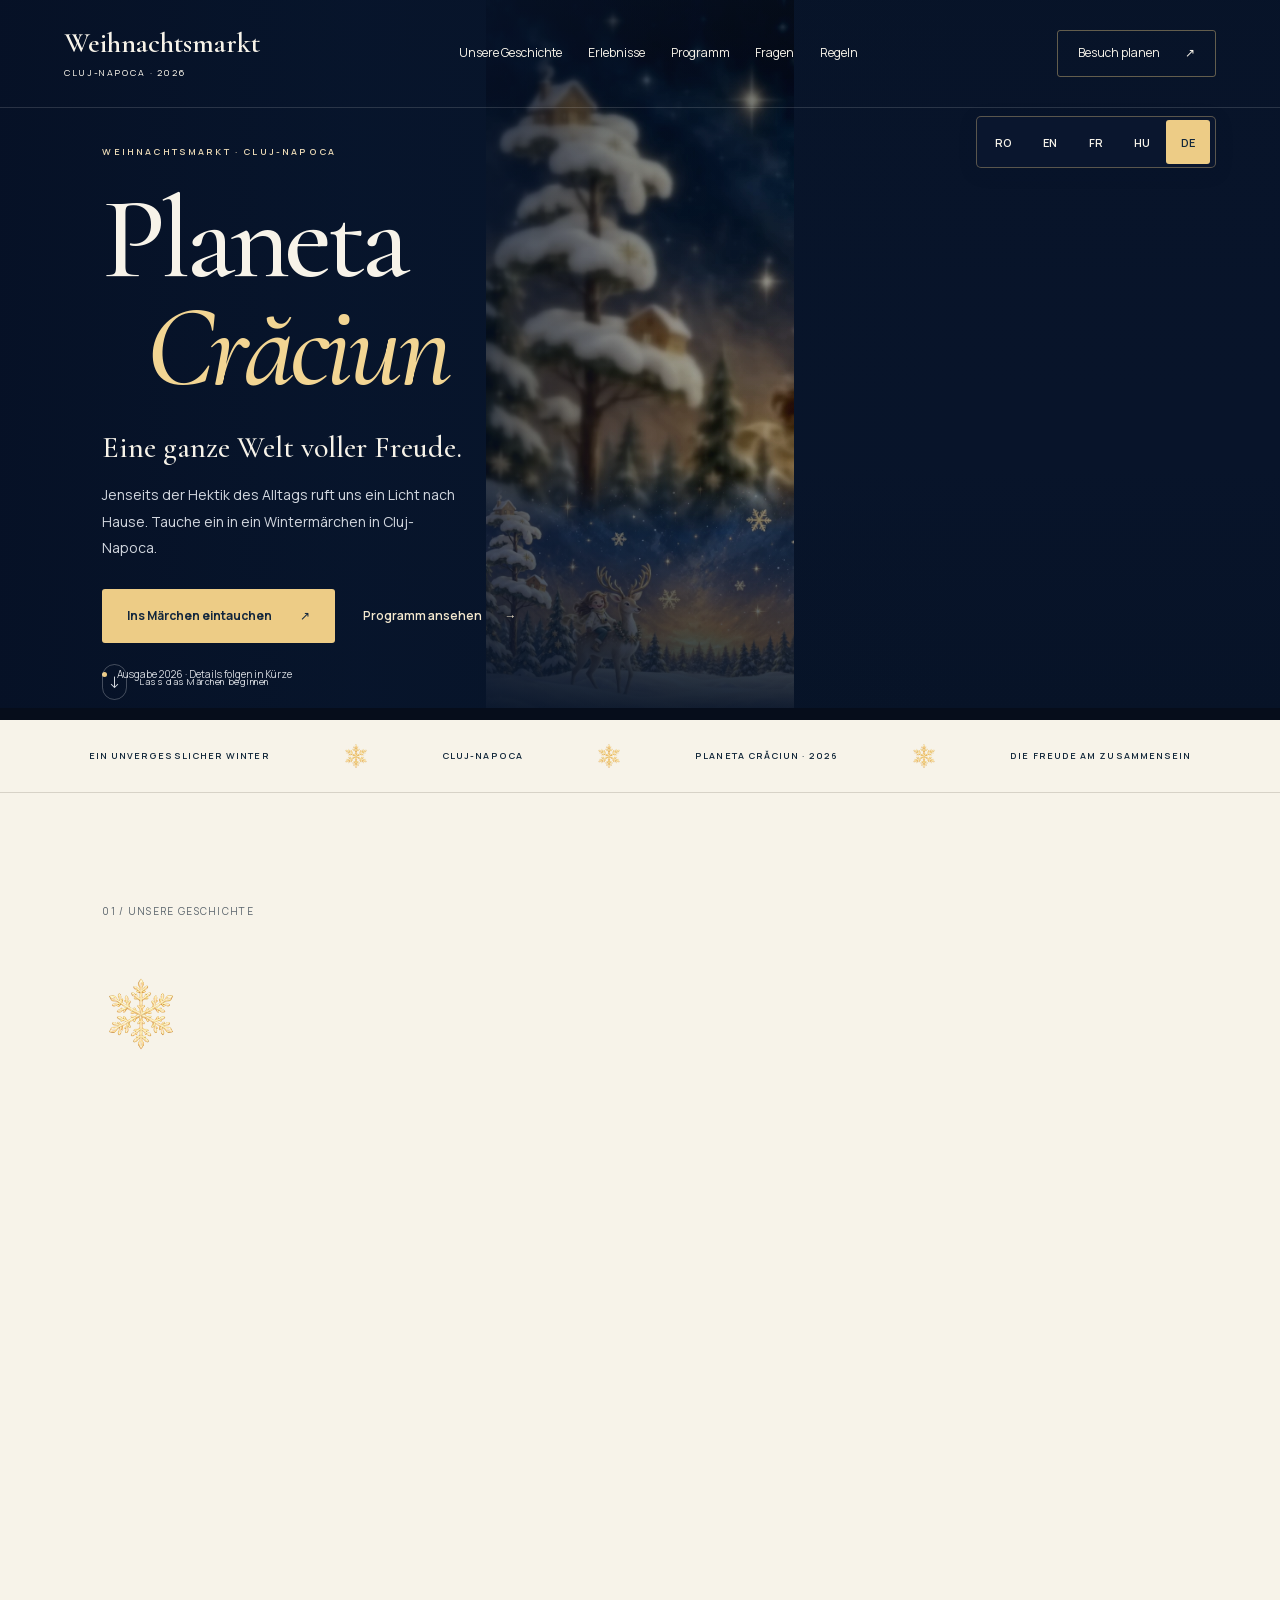
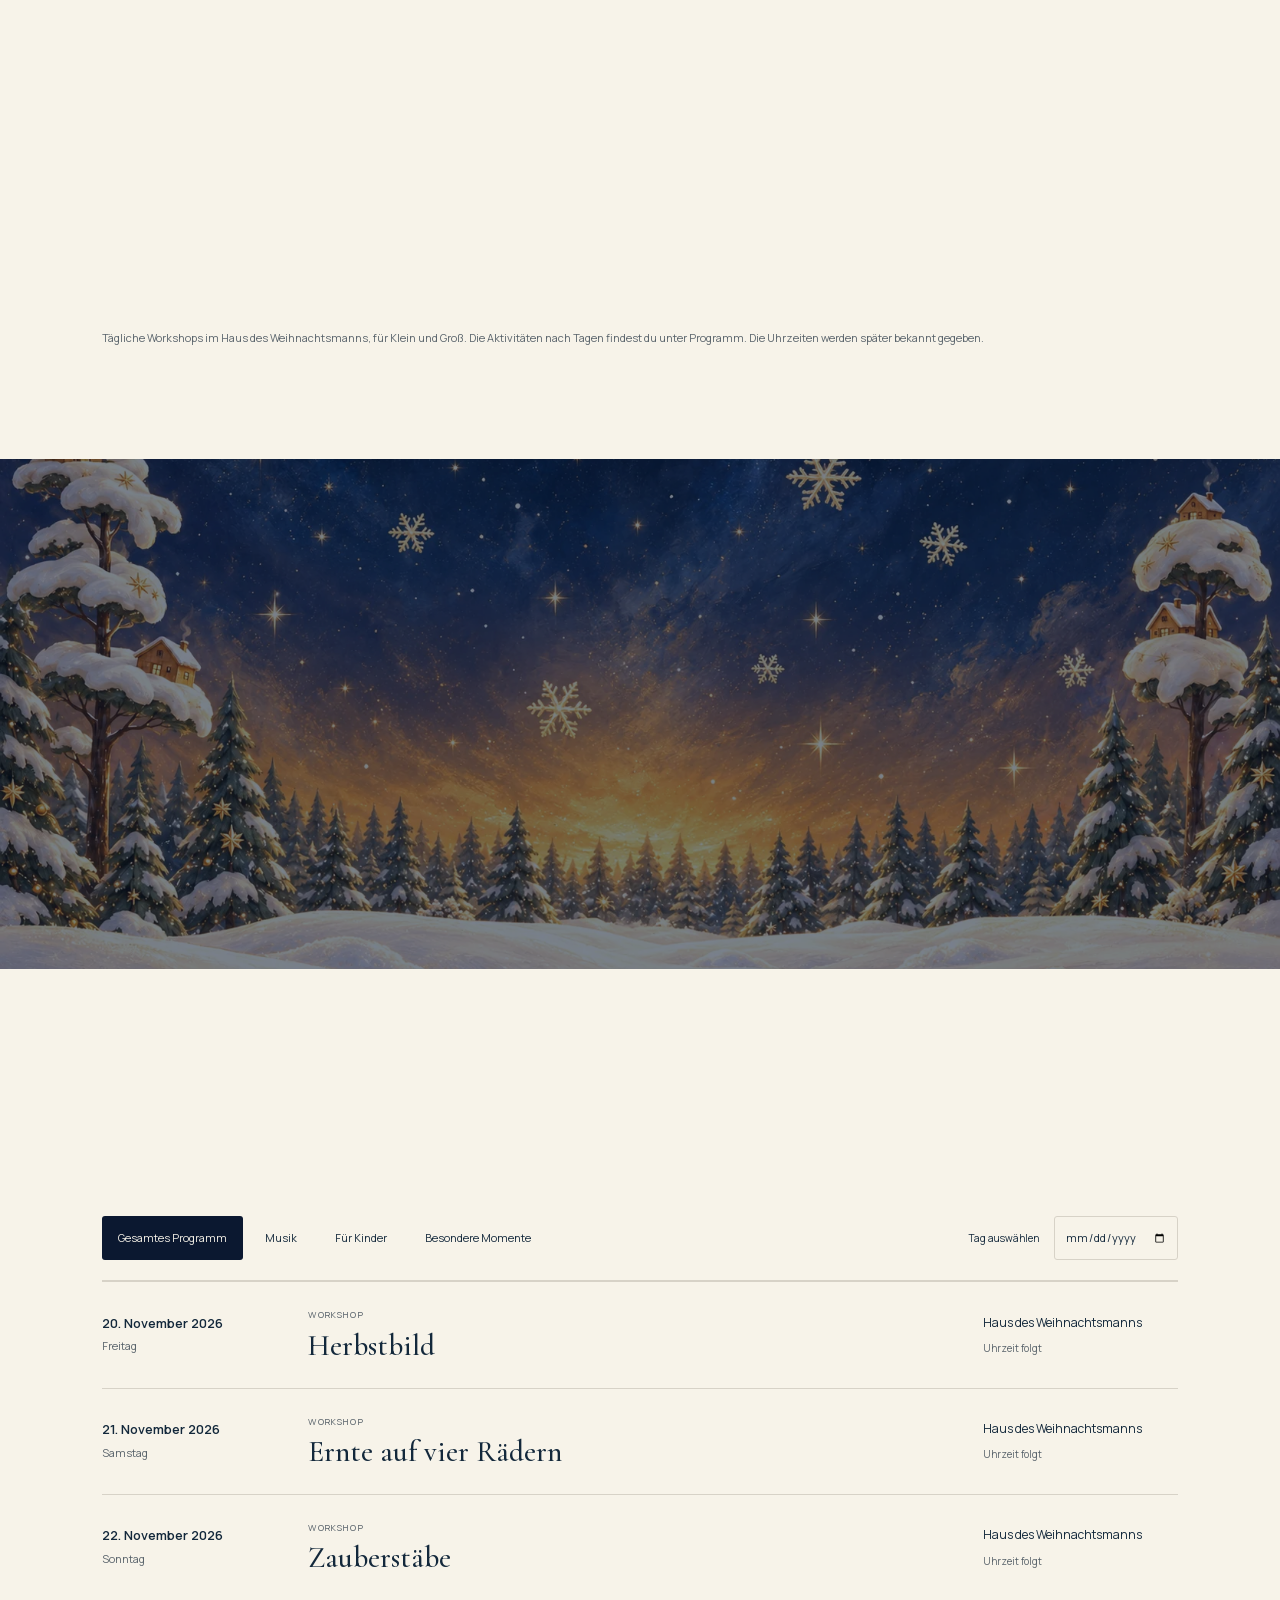
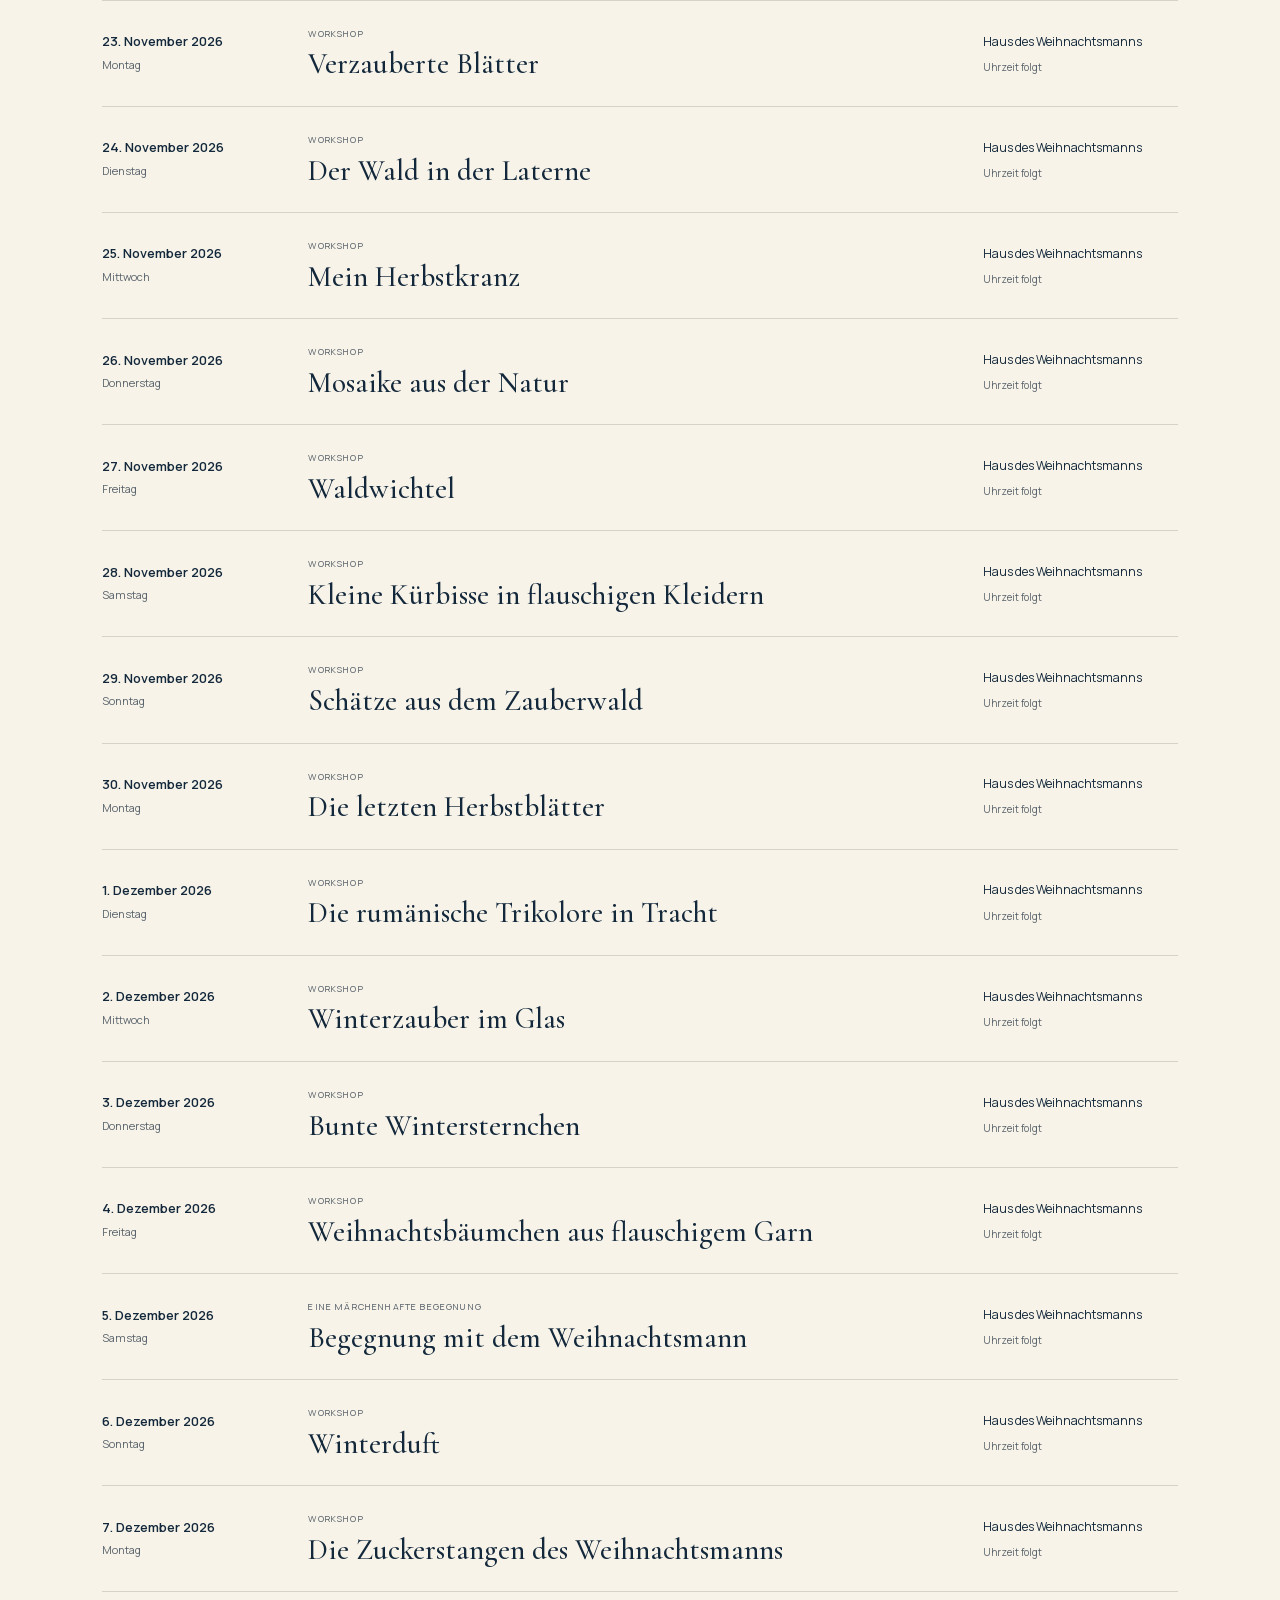
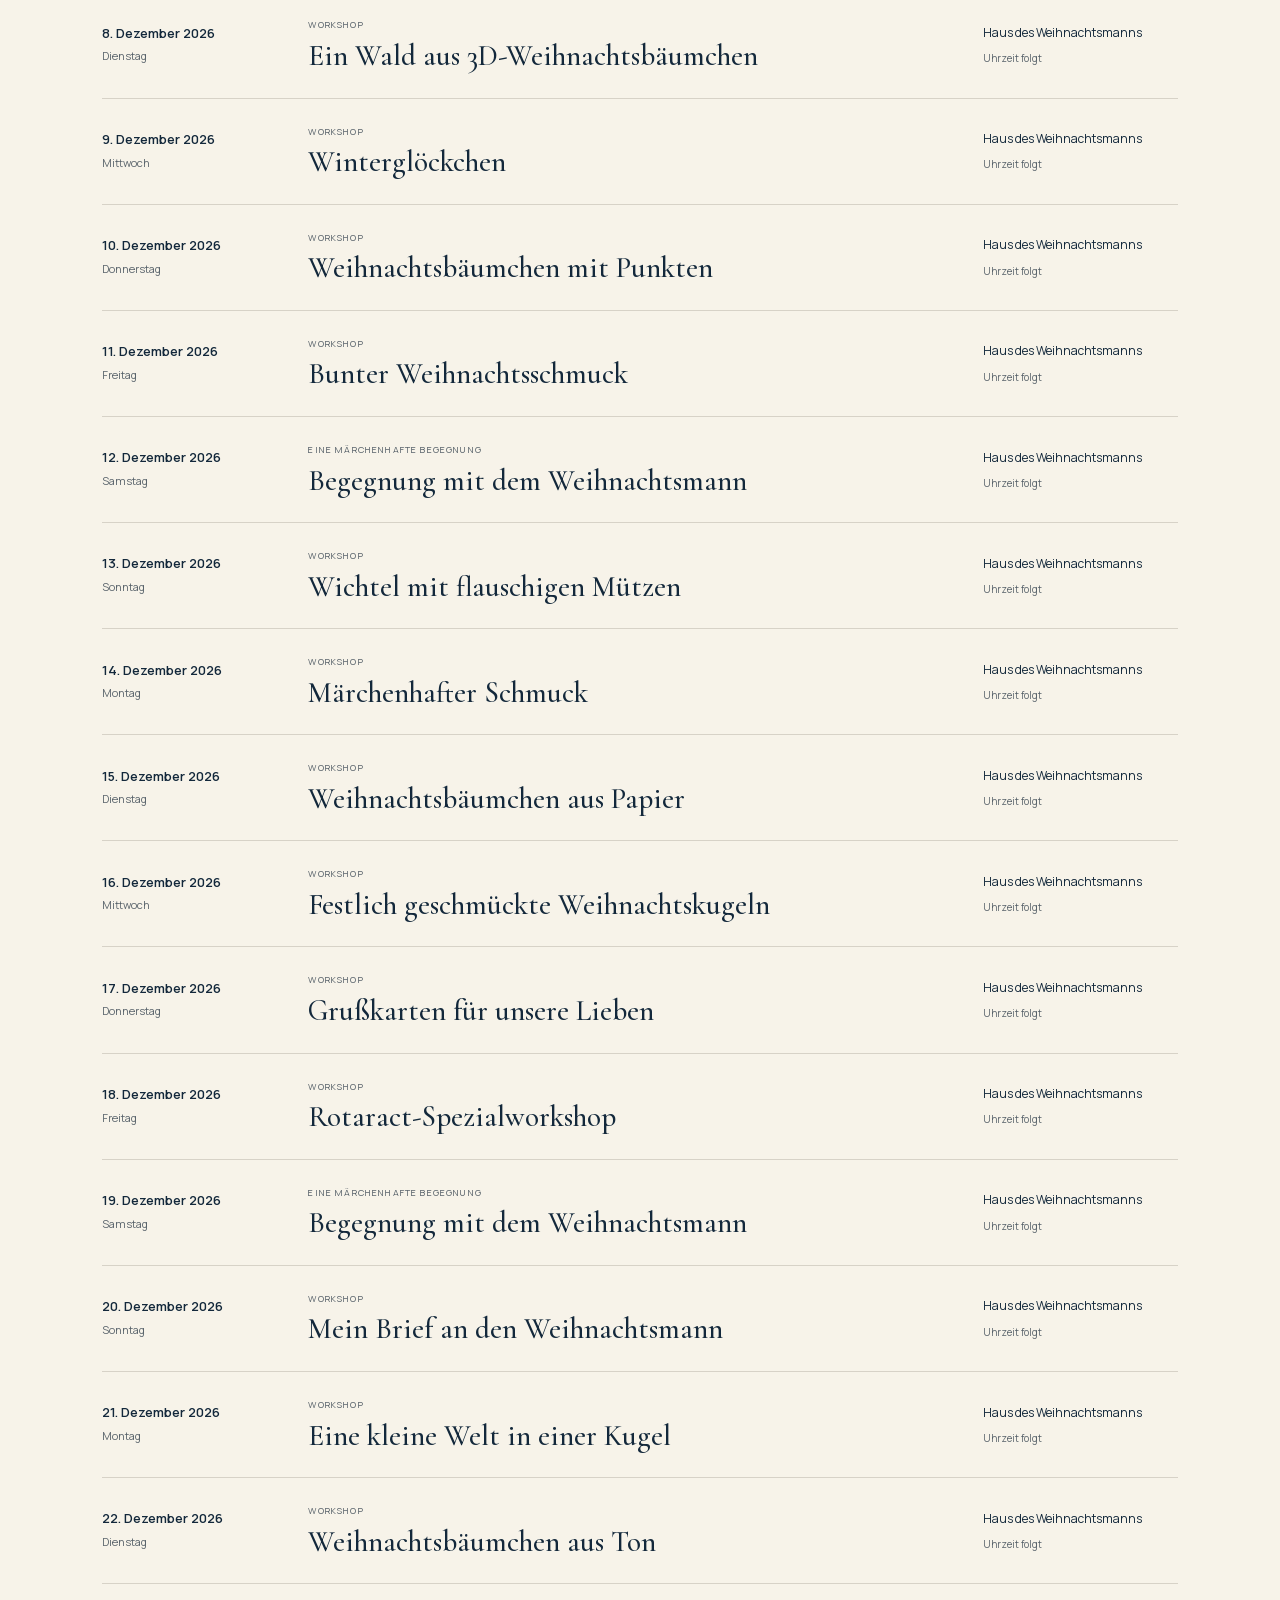
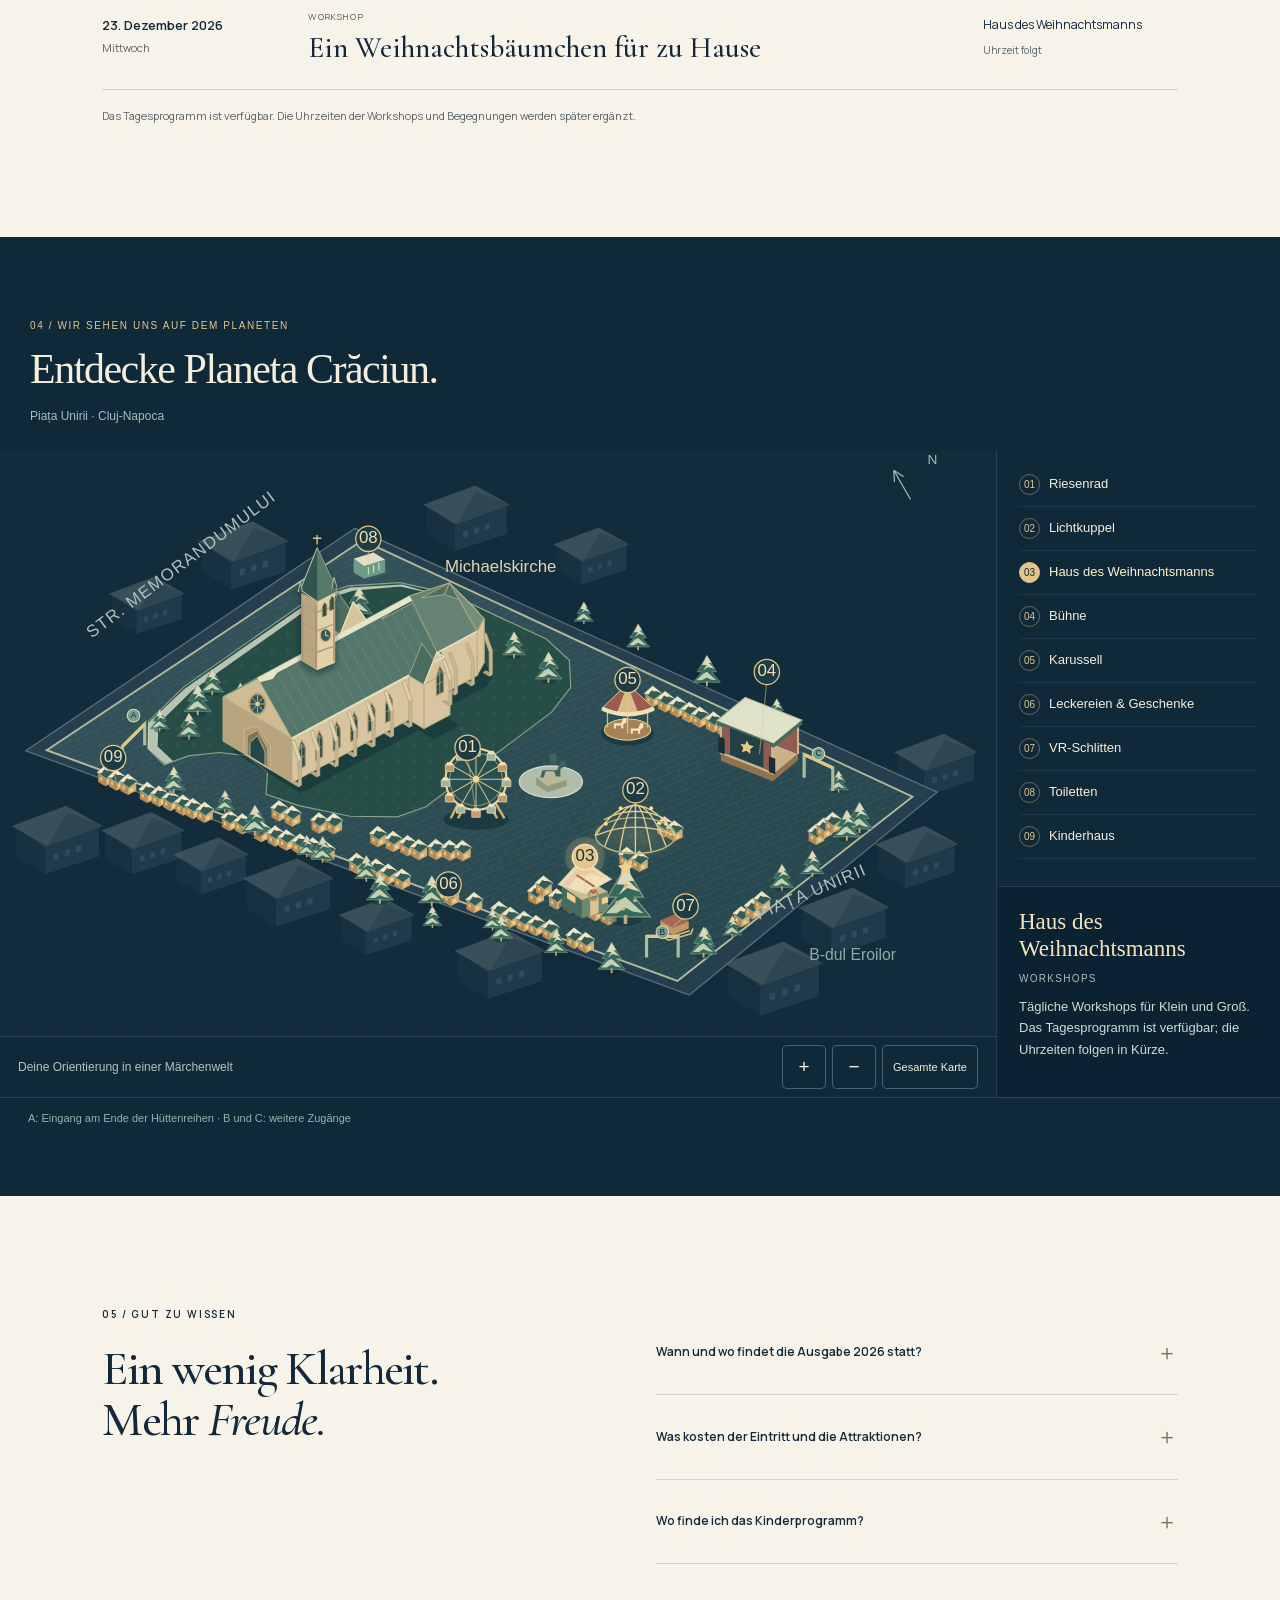
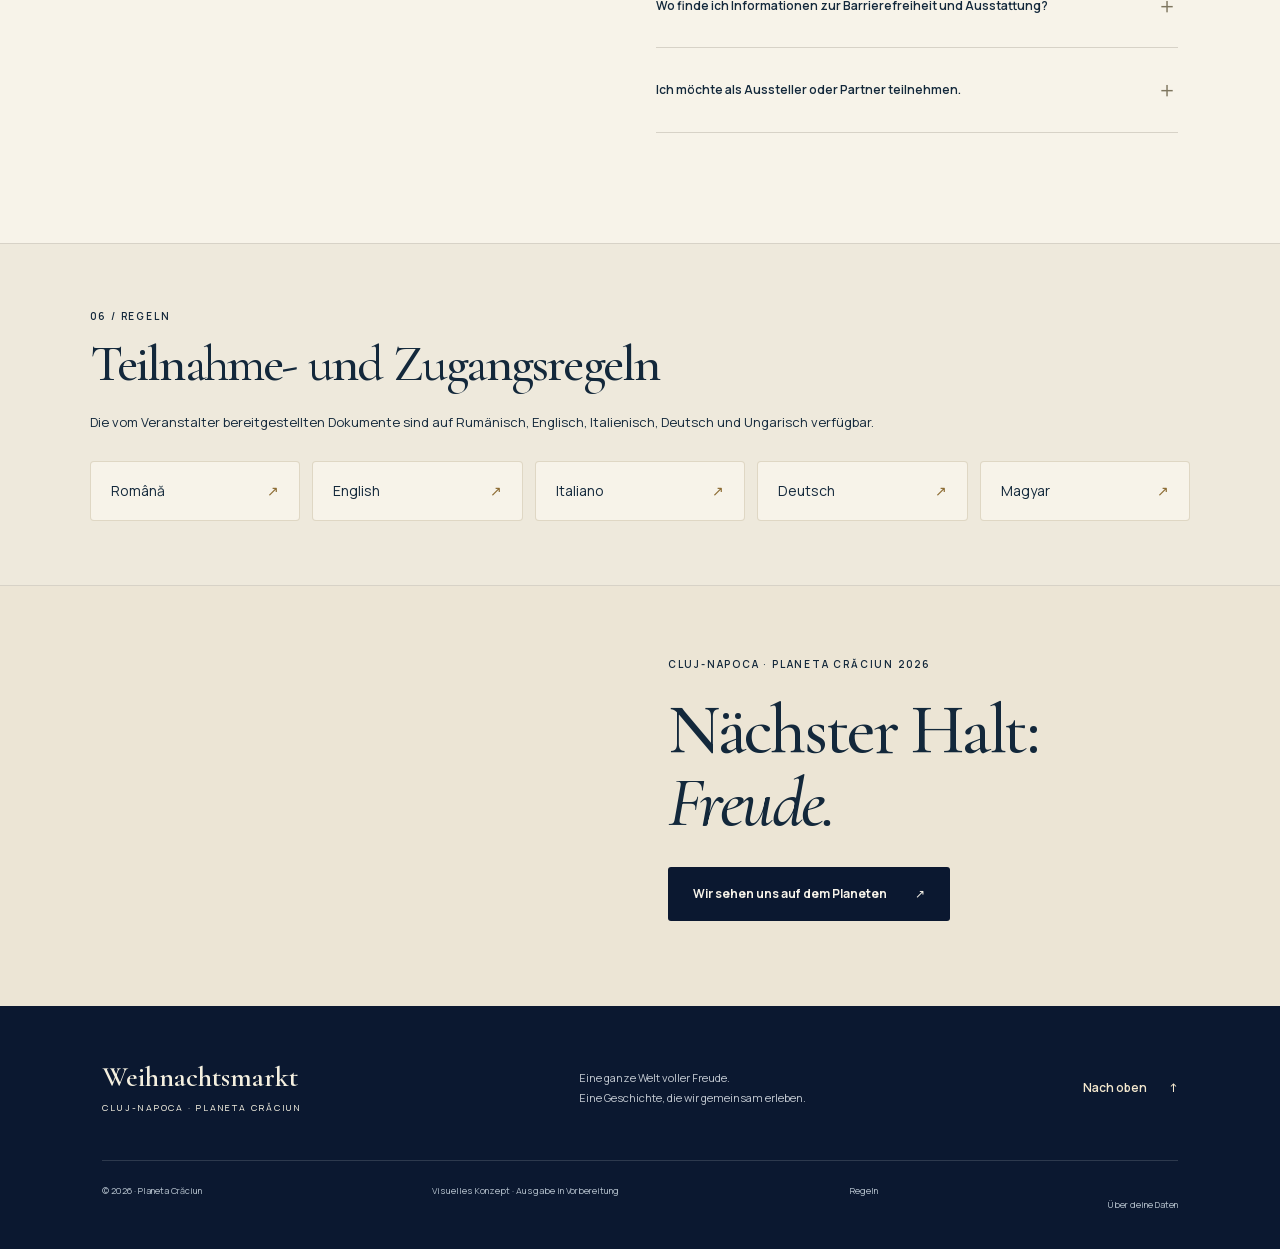
==== commit 98f0dd7a: "Publish supplied participation regulations with complete reading views and original downloads" ====
--- a/de.html
+++ b/de.html
@@ -5,11 +5,11 @@
 <meta http-equiv="Content-Security-Policy" content="default-src 'self'; script-src 'self'; style-src 'self'; font-src 'self'; img-src 'self' data:; object-src 'none'; base-uri 'none'; form-action 'none'"><meta name="referrer" content="strict-origin-when-cross-origin"><meta name="theme-color" content="#0b1830"><title>Planeta Crăciun 2026 | Weihnachtsmarkt Cluj-Napoca</title>
 <meta name="description" content="Entdecke Planeta Crăciun, die märchenhafte Welt des Weihnachtsmarkts in Cluj-Napoca. Erlebnisse, Programm und Besucherinformationen zur Ausgabe 2026.">
 <meta name="robots" content="noindex,nofollow"><meta property="og:type" content="website"><meta property="og:locale" content="de_DE"><meta property="og:title" content="Planeta Crăciun — Eine ganze Welt voller Freude"><meta property="og:description" content="Weihnachtsmarkt Cluj-Napoca • Ausgabe 2026"><meta property="og:image" content="https://saliery95.github.io/planeta-craciun-cluj-2026/assets/key-visual.webp">
-<link rel="icon" type="image/webp" href="assets/snowflake.webp"><link rel="preload" as="image" href="assets/hero-film-desktop-poster.webp?v=9" media="(min-width:561px)" fetchpriority="high"><link rel="preload" as="image" href="assets/hero-film-mobile-poster.webp?v=9" media="(max-width:560px)" fetchpriority="high"><link rel="stylesheet" href="fonts.css"><link rel="stylesheet" href="styles.css?v=11"><link rel="stylesheet" href="hero-film.css?v=9"><link rel="stylesheet" href="event-map.css?v=7"><script src="locales/de.js?v=a88ad9113175" defer></script><script src="language-links.js?v=1" defer></script><script src="content.js?v=11" defer></script><script src="app.js?v=12" defer></script><script src="event-map.js?v=7" defer></script><script type="module" src="hero-film.js?v=9"></script>
-<link rel="stylesheet" href="language-switcher.css?v=1"><!-- language-alternates --><link rel="alternate" hreflang="ro" href="index.html"><link rel="alternate" hreflang="en" href="en.html"><link rel="alternate" hreflang="fr" href="fr.html"><link rel="alternate" hreflang="hu" href="hu.html"><link rel="alternate" hreflang="de" href="de.html"><link rel="alternate" hreflang="x-default" href="index.html"><!-- /language-alternates --></head>
+<link rel="icon" type="image/webp" href="assets/snowflake.webp"><link rel="preload" as="image" href="assets/hero-film-desktop-poster.webp?v=9" media="(min-width:561px)" fetchpriority="high"><link rel="preload" as="image" href="assets/hero-film-mobile-poster.webp?v=9" media="(max-width:560px)" fetchpriority="high"><link rel="stylesheet" href="fonts.css"><link rel="stylesheet" href="styles.css?v=11"><link rel="stylesheet" href="hero-film.css?v=9"><link rel="stylesheet" href="event-map.css?v=7"><script src="locales/de.js?v=0665632d0209" defer></script><script src="language-links.js?v=1" defer></script><script src="content.js?v=11" defer></script><script src="app.js?v=12" defer></script><script src="event-map.js?v=7" defer></script><script type="module" src="hero-film.js?v=9"></script>
+<link rel="stylesheet" href="language-switcher.css?v=1"><link rel="stylesheet" href="regulations.css?v=1"><!-- language-alternates --><link rel="alternate" hreflang="ro" href="index.html"><link rel="alternate" hreflang="en" href="en.html"><link rel="alternate" hreflang="fr" href="fr.html"><link rel="alternate" hreflang="hu" href="hu.html"><link rel="alternate" hreflang="de" href="de.html"><link rel="alternate" hreflang="x-default" href="index.html"><!-- /language-alternates --></head>
 <body>
 <a class="skip-link" href="#main">Zum Inhalt springen</a>
-<header class="site-header" id="top"><a href="#" class="brand" aria-label="Weihnachtsmarkt Cluj-Napoca, Startseite"><span class="brand-title">Weihnachtsmarkt</span><span class="brand-detail">CLUJ-NAPOCA · 2026</span></a><nav class="desktop-nav" aria-label="Hauptnavigation"><a href="#poveste">Unsere Geschichte</a><a href="#experiente">Erlebnisse</a><a href="#program">Programm</a><a href="#intrebari">Fragen</a></nav><a class="header-cta" href="#vizita">Besuch planen <span aria-hidden="true">↗</span></a><button class="menu-toggle" aria-expanded="false" aria-controls="mobile-nav">Menü <span aria-hidden="true">＋</span></button><nav id="mobile-nav" aria-label="Mobile Navigation"><a href="#poveste">Unsere Geschichte</a><a href="#experiente">Erlebnisse</a><a href="#program">Programm</a><a href="#vizita">Besuch planen</a><a href="#intrebari">Häufige Fragen</a></nav><nav class="language-switcher" aria-label="Sprache wählen"><a href="index.html" lang="ro" hreflang="ro" aria-label="Română" title="Română">RO</a><a href="en.html" lang="en" hreflang="en" aria-label="English" title="English">EN</a><a href="fr.html" lang="fr" hreflang="fr" aria-label="Français" title="Français">FR</a><a href="hu.html" lang="hu" hreflang="hu" aria-label="Magyar" title="Magyar">HU</a><a href="de.html" lang="de" hreflang="de" aria-label="Deutsch" title="Deutsch" aria-current="page">DE</a></nav></header>
+<header class="site-header" id="top"><a href="#" class="brand" aria-label="Weihnachtsmarkt Cluj-Napoca, Startseite"><span class="brand-title">Weihnachtsmarkt</span><span class="brand-detail">CLUJ-NAPOCA · 2026</span></a><nav class="desktop-nav" aria-label="Hauptnavigation"><a href="#poveste">Unsere Geschichte</a><a href="#experiente">Erlebnisse</a><a href="#program">Programm</a><a href="#intrebari">Fragen</a><a href="#regulamente">Regeln</a></nav><a class="header-cta" href="#vizita">Besuch planen <span aria-hidden="true">↗</span></a><button class="menu-toggle" aria-expanded="false" aria-controls="mobile-nav">Menü <span aria-hidden="true">＋</span></button><nav id="mobile-nav" aria-label="Mobile Navigation"><a href="#poveste">Unsere Geschichte</a><a href="#experiente">Erlebnisse</a><a href="#program">Programm</a><a href="#vizita">Besuch planen</a><a href="#intrebari">Häufige Fragen</a><a href="#regulamente">Regeln</a></nav><nav class="language-switcher" aria-label="Sprache wählen"><a href="index.html" lang="ro" hreflang="ro" aria-label="Română" title="Română">RO</a><a href="en.html" lang="en" hreflang="en" aria-label="English" title="English">EN</a><a href="fr.html" lang="fr" hreflang="fr" aria-label="Français" title="Français">FR</a><a href="hu.html" lang="hu" hreflang="hu" aria-label="Magyar" title="Magyar">HU</a><a href="de.html" lang="de" hreflang="de" aria-label="Deutsch" title="Deutsch" aria-current="page">DE</a></nav></header>
 <main id="main">
 <section class="hero" aria-labelledby="hero-title">
 <div class="hero-film-frame" aria-hidden="true"><picture class="hero-poster"><source media="(max-width:560px)" srcset="assets/hero-film-mobile-poster.webp?v=9"><img src="assets/hero-film-desktop-poster.webp?v=9" alt="" width="1600" height="900" fetchpriority="high"></picture><video class="hero-film" id="hero-film" muted playsinline preload="none" tabindex="-1" disablepictureinpicture></video></div><div class="hero-shade"></div>
@@ -309,8 +309,9 @@
  <div class="dm-detail" aria-live="polite"><div class="dm-detail-head"><h3></h3><span class="dm-kind"></span></div><p class="dm-description"></p></div>
  <p class="dm-foot">A: Eingang am Ende der Hüttenreihen · B und C: weitere Zugänge</p>
 </div></section>
-<section class="faq section-pad" id="intrebari" aria-labelledby="faq-title"><div class="faq-heading"><p class="eyebrow">05 / GUT ZU WISSEN</p><h2 id="faq-title">Ein wenig Klarheit.<br>Mehr <em>Freude.</em></h2><img src="assets/teddy.webp" alt="Teddybär mit grünem Schal" width="375" height="450" loading="lazy"></div><div class="faq-list"><details><summary>Wann und wo findet die Ausgabe 2026 statt?<span aria-hidden="true">＋</span></summary><p>Wir treffen uns auf der Piața Unirii in Cluj-Napoca. Das Workshop-Programm für den 20. November bis 23. Dezember ist verfügbar; die Uhrzeiten werden später bekannt gegeben.</p></details><details><summary>Was kosten der Eintritt und die Attraktionen?<span aria-hidden="true">＋</span></summary><p>Die Preise für die Ausgabe 2026 sind auf dieser Website noch nicht veröffentlicht. Der Eintritt zum Markt und mögliche Kosten für Aktivitäten werden getrennt aufgeführt.</p></details><details><summary>Wo finde ich das Kinderprogramm?<span aria-hidden="true">＋</span></summary><p>Wähle im Bereich Programm den Filter „Für Kinder“ oder einen Tag aus. Hier findest du die Workshops im Haus des Weihnachtsmanns und die Begegnungen mit dem Weihnachtsmann vom 20. November bis 23. Dezember. Die Uhrzeiten werden später bekannt gegeben.</p><a class="text-link" href="#program">Zum Programm <span aria-hidden="true">↗</span></a></details><details><summary>Wo finde ich Informationen zur Barrierefreiheit und Ausstattung?<span aria-hidden="true">＋</span></summary><p>Toiletten und Eingänge sind auf der Karte markiert. Angaben zu barrierefreien Wegen, dem Zugang mit Kinderwagen und der Nutzung der Einrichtungen werden vor der Eröffnung ergänzt.</p></details><details><summary>Ich möchte als Aussteller oder Partner teilnehmen.<span aria-hidden="true">＋</span></summary><p>Die Teilnahmebedingungen und Kontaktdaten des Teams für die Ausgabe 2026 werden hier bekannt gegeben. Diese Website nimmt derzeit noch keine Anmeldungen oder Anfragen entgegen.</p></details></div></section>
+<section class="faq section-pad" id="intrebari" aria-labelledby="faq-title"><div class="faq-heading"><p class="eyebrow">05 / GUT ZU WISSEN</p><h2 id="faq-title">Ein wenig Klarheit.<br>Mehr <em>Freude.</em></h2><img src="assets/teddy.webp" alt="Teddybär mit grünem Schal" width="375" height="450" loading="lazy"></div><div class="faq-list"><details><summary>Wann und wo findet die Ausgabe 2026 statt?<span aria-hidden="true">＋</span></summary><p>Der Markt findet vom 20. November 2026 bis zum 1. Januar 2027 auf der Piața Unirii in Cluj-Napoca statt. Das Workshop-Programm für den 20. November bis 23. Dezember ist verfügbar; das genaue Zeitfenster für jeden Workshop wird später ergänzt.</p></details><details><summary>Was kosten der Eintritt und die Attraktionen?<span aria-hidden="true">＋</span></summary><p>Der Eintritt zum Markt ist im Rahmen der verfügbaren Kapazität kostenlos, gemäß den Teilnahme- und Zugangsregeln. Preise für kostenpflichtige Attraktionen und Aktivitäten sind auf dieser Website noch nicht veröffentlicht.</p></details><details><summary>Wo finde ich das Kinderprogramm?<span aria-hidden="true">＋</span></summary><p>Wähle im Bereich Programm den Filter „Für Kinder“ oder einen Tag aus. Hier findest du die Workshops im Haus des Weihnachtsmanns und die Begegnungen mit dem Weihnachtsmann vom 20. November bis 23. Dezember. Die Uhrzeiten werden später bekannt gegeben.</p><a class="text-link" href="#program">Zum Programm <span aria-hidden="true">↗</span></a></details><details><summary>Wo finde ich Informationen zur Barrierefreiheit und Ausstattung?<span aria-hidden="true">＋</span></summary><p>Toiletten und Eingänge sind auf der Karte markiert. Angaben zu barrierefreien Wegen, dem Zugang mit Kinderwagen und der Nutzung der Einrichtungen werden vor der Eröffnung ergänzt.</p></details><details><summary>Ich möchte als Aussteller oder Partner teilnehmen.<span aria-hidden="true">＋</span></summary><p>Die Teilnahmebedingungen und Kontaktdaten des Teams für die Ausgabe 2026 werden hier bekannt gegeben. Diese Website nimmt derzeit noch keine Anmeldungen oder Anfragen entgegen.</p></details></div></section>
+<section class="regulations-section" id="regulamente" aria-labelledby="rules-title"><p class="eyebrow">06 / REGELN</p><h2 id="rules-title">Teilnahme- und Zugangsregeln</h2><p>Die vom Veranstalter bereitgestellten Dokumente sind auf Rumänisch, Englisch, Italienisch, Deutsch und Ungarisch verfügbar.</p><div class="rules-list"><a href="regulamente/ro.html" hreflang="ro"><span lang="ro">Română</span><span aria-hidden="true">↗</span></a><a href="regulamente/en.html" hreflang="en"><span lang="en">English</span><span aria-hidden="true">↗</span></a><a href="regulamente/it.html" hreflang="it"><span lang="it">Italiano</span><span aria-hidden="true">↗</span></a><a href="regulamente/de.html" hreflang="de"><span lang="de">Deutsch</span><span aria-hidden="true">↗</span></a><a href="regulamente/hu.html" hreflang="hu"><span lang="hu">Magyar</span><span aria-hidden="true">↗</span></a></div></section>
 <section class="closing"><img src="assets/train.webp" width="850" height="455" alt="Märchenhafter Zug in Grün und Gold" loading="lazy"><div><p class="eyebrow">CLUJ-NAPOCA · PLANETA CRĂCIUN 2026</p><h2>Nächster Halt:<br><em>Freude.</em></h2><a class="button dark" href="#vizita">Wir sehen uns auf dem Planeten <span aria-hidden="true">↗</span></a></div></section>
-</main><footer class="site-footer"><div class="footer-top"><a class="brand" href="#top"><span class="brand-title">Weihnachtsmarkt</span><span class="brand-detail">CLUJ-NAPOCA · PLANETA CRĂCIUN</span></a><p>Eine ganze Welt voller Freude.<br>Eine Geschichte, die wir gemeinsam erleben.</p><a class="text-link light-link" href="#top">Nach oben <span aria-hidden="true">↑</span></a></div><div class="footer-bottom"><span>© 2026 · Planeta Crăciun</span><span>Visuelles Konzept · Ausgabe in Vorbereitung</span><button class="footer-privacy" data-story="privacy">Über deine Daten</button></div></footer>
+</main><footer class="site-footer"><div class="footer-top"><a class="brand" href="#top"><span class="brand-title">Weihnachtsmarkt</span><span class="brand-detail">CLUJ-NAPOCA · PLANETA CRĂCIUN</span></a><p>Eine ganze Welt voller Freude.<br>Eine Geschichte, die wir gemeinsam erleben.</p><a class="text-link light-link" href="#top">Nach oben <span aria-hidden="true">↑</span></a></div><div class="footer-bottom"><span>© 2026 · Planeta Crăciun</span><span>Visuelles Konzept · Ausgabe in Vorbereitung</span><a class="footer-regulations" href="#regulamente">Regeln</a><button class="footer-privacy" data-story="privacy">Über deine Daten</button></div></footer>
 <dialog id="story-dialog" aria-labelledby="dialog-title"><button class="dialog-close" aria-label="Details schließen">Schließen <span aria-hidden="true">×</span></button><div id="dialog-content"></div></dialog><div class="toast" id="toast" role="status" hidden></div><noscript><p class="noscript">Du kannst die Geschichte und die Informationen auf dieser Seite erkunden. Programmfilter, Erlebnisdetails und die interaktive Karte benötigen JavaScript.</p></noscript>
 </body></html>
--- a/regulations.css
+++ b/regulations.css
@@ -0,0 +1,20 @@
+.regulations-section{background:#eee9dc;border-top:1px solid #d7d2c7;padding:64px max(7%,calc((100vw - 1320px)/2));color:#13283b}
+.regulations-section h2{font-size:clamp(35px,4vw,52px);line-height:1.1;max-width:850px;margin:12px 0 18px;overflow-wrap:break-word}
+.regulations-section>p:not(.eyebrow){font-size:13px;line-height:1.8;max-width:800px}
+.rules-list{display:grid;grid-template-columns:repeat(5,minmax(0,1fr));gap:12px;margin-top:27px}
+.rules-list a{display:flex;align-items:center;justify-content:space-between;gap:14px;min-height:60px;padding:17px 20px;border:1px solid #a998714f;border-radius:4px;background:#f7f3e9;color:#13283b;text-decoration:none;font-size:14px}
+.rules-list a:hover{border-color:#a77e3b;background:#fffaf0}.rules-list a:focus-visible{outline:3px solid #b67516;outline-offset:4px}
+.rules-list a>span:last-child{color:#8c6b32}.rules-list a:only-child{grid-column:1/-1}.rules-folder{display:inline-block;margin-top:24px;font-size:12px;text-underline-offset:4px}
+body.rules-page{margin:0;background:#f7f3e9;color:#13283b;font-family:Manrope,Arial,sans-serif;font-size:15px;line-height:1.8}
+.rules-page *{box-sizing:border-box}.rules-page a{color:inherit;text-underline-offset:4px}.rules-page a:focus-visible{outline:3px solid #b67516;outline-offset:4px}
+.rules-header{display:flex;justify-content:space-between;gap:24px;align-items:center;padding:23px max(5%,calc((100vw - 1000px)/2));background:#0b1830;color:#f7f3e9;font-size:12px}
+.rules-header a{text-decoration:none;min-height:44px;display:inline-flex;align-items:center}.rules-header span{color:#edcc86;text-align:right}
+.rules-reader{max-width:900px;padding:48px 28px 70px;margin:0 auto}.rules-reader-heading{padding-bottom:32px;margin-bottom:34px;border-bottom:1px solid #d7d2c7}
+.rules-eyebrow{text-transform:uppercase;letter-spacing:.14em;font-size:11px;color:#6b654f;margin:0 0 15px}
+.rules-reader-heading h1{font-family:'Cormorant Garamond',Georgia,serif;font-size:clamp(35px,5vw,56px);line-height:1.1;margin:0 0 25px;font-weight:500}
+.rules-download{display:inline-block;min-height:46px;padding:10px 17px;border:1px solid #b29866;border-radius:4px;text-decoration:none;font-size:13px}
+.rules-document{overflow-wrap:break-word}.rules-document p{margin:0 0 16px}.rules-document h2,.rules-document h3,.rules-document h4{font-size:20px;line-height:1.4;margin:34px 0 18px;scroll-margin-top:20px}.rules-document ul,.rules-document ol{padding-left:27px}.rules-document li{padding-left:5px}.rules-document li p{margin-bottom:10px}.rules-document table{width:100%;border-collapse:collapse}.rules-document td,.rules-document th{border:1px solid #d7d2c7;padding:10px}
+.rules-other-languages{display:flex;flex-wrap:wrap;gap:9px;border-top:1px solid #d7d2c7;margin-top:45px;padding-top:25px}.rules-other-languages a{padding:9px 14px;border:1px solid #b2986655;border-radius:4px;min-height:44px;font-size:13px;text-decoration:none}.rules-other-languages a[aria-current=page]{background:#0b1830;color:#f7f3e9}
+@media(max-width:800px){.rules-list{grid-template-columns:repeat(3,minmax(0,1fr))}}
+@media(max-width:560px){.regulations-section{padding:44px 7%}.rules-list{grid-template-columns:repeat(2,minmax(0,1fr));gap:10px}.rules-list a{padding:15px;min-height:54px;font-size:13px}.rules-reader{padding:32px 22px 50px}.rules-header{padding:12px 22px;gap:18px}.rules-header span{max-width:115px;font-size:11px}.rules-document{font-size:14px;line-height:1.85}.rules-document h2{font-size:18px}}
+@media print{.rules-header,.rules-reader-heading,.rules-other-languages{display:none}.rules-reader{max-width:none;padding:0}.rules-page{background:white!important;color:black!important}.rules-document{font:11pt/1.5 Georgia,serif}.rules-document h2,.rules-document h3{break-after:avoid}a{color:black!important}}
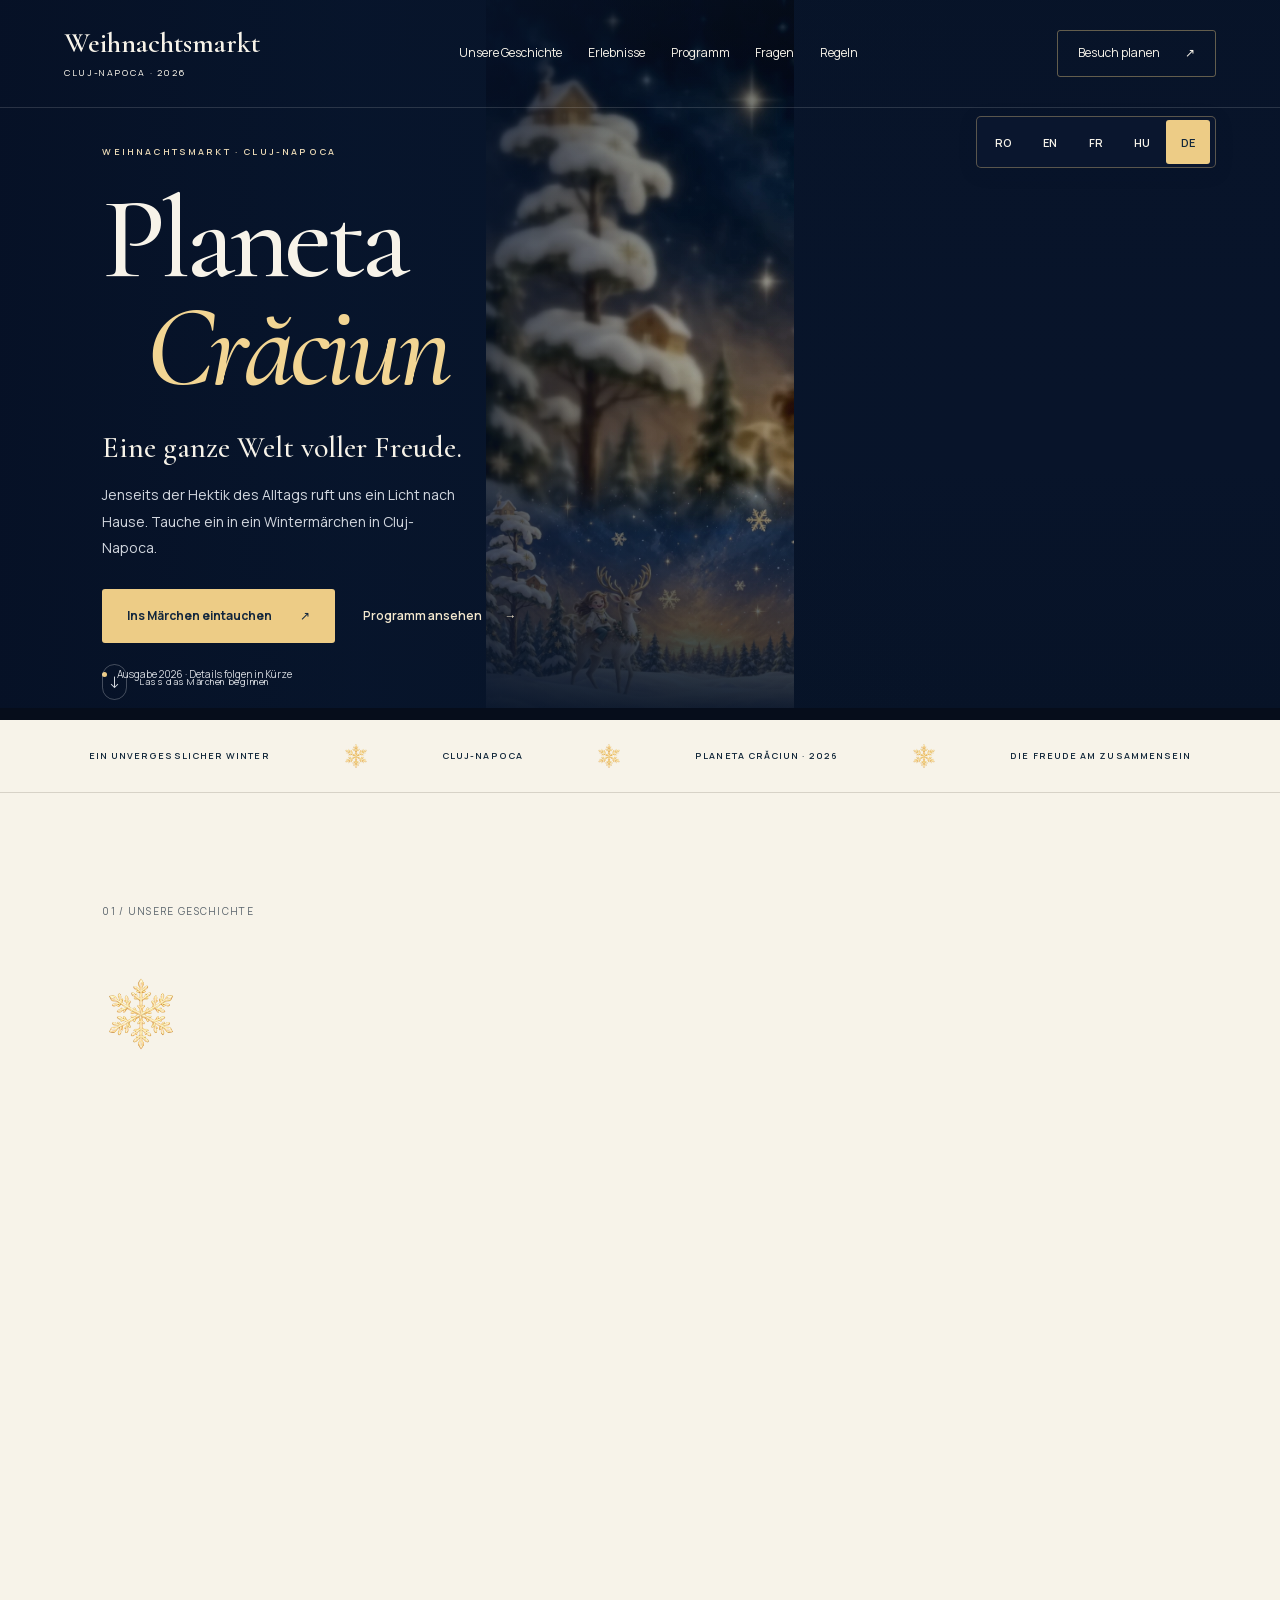
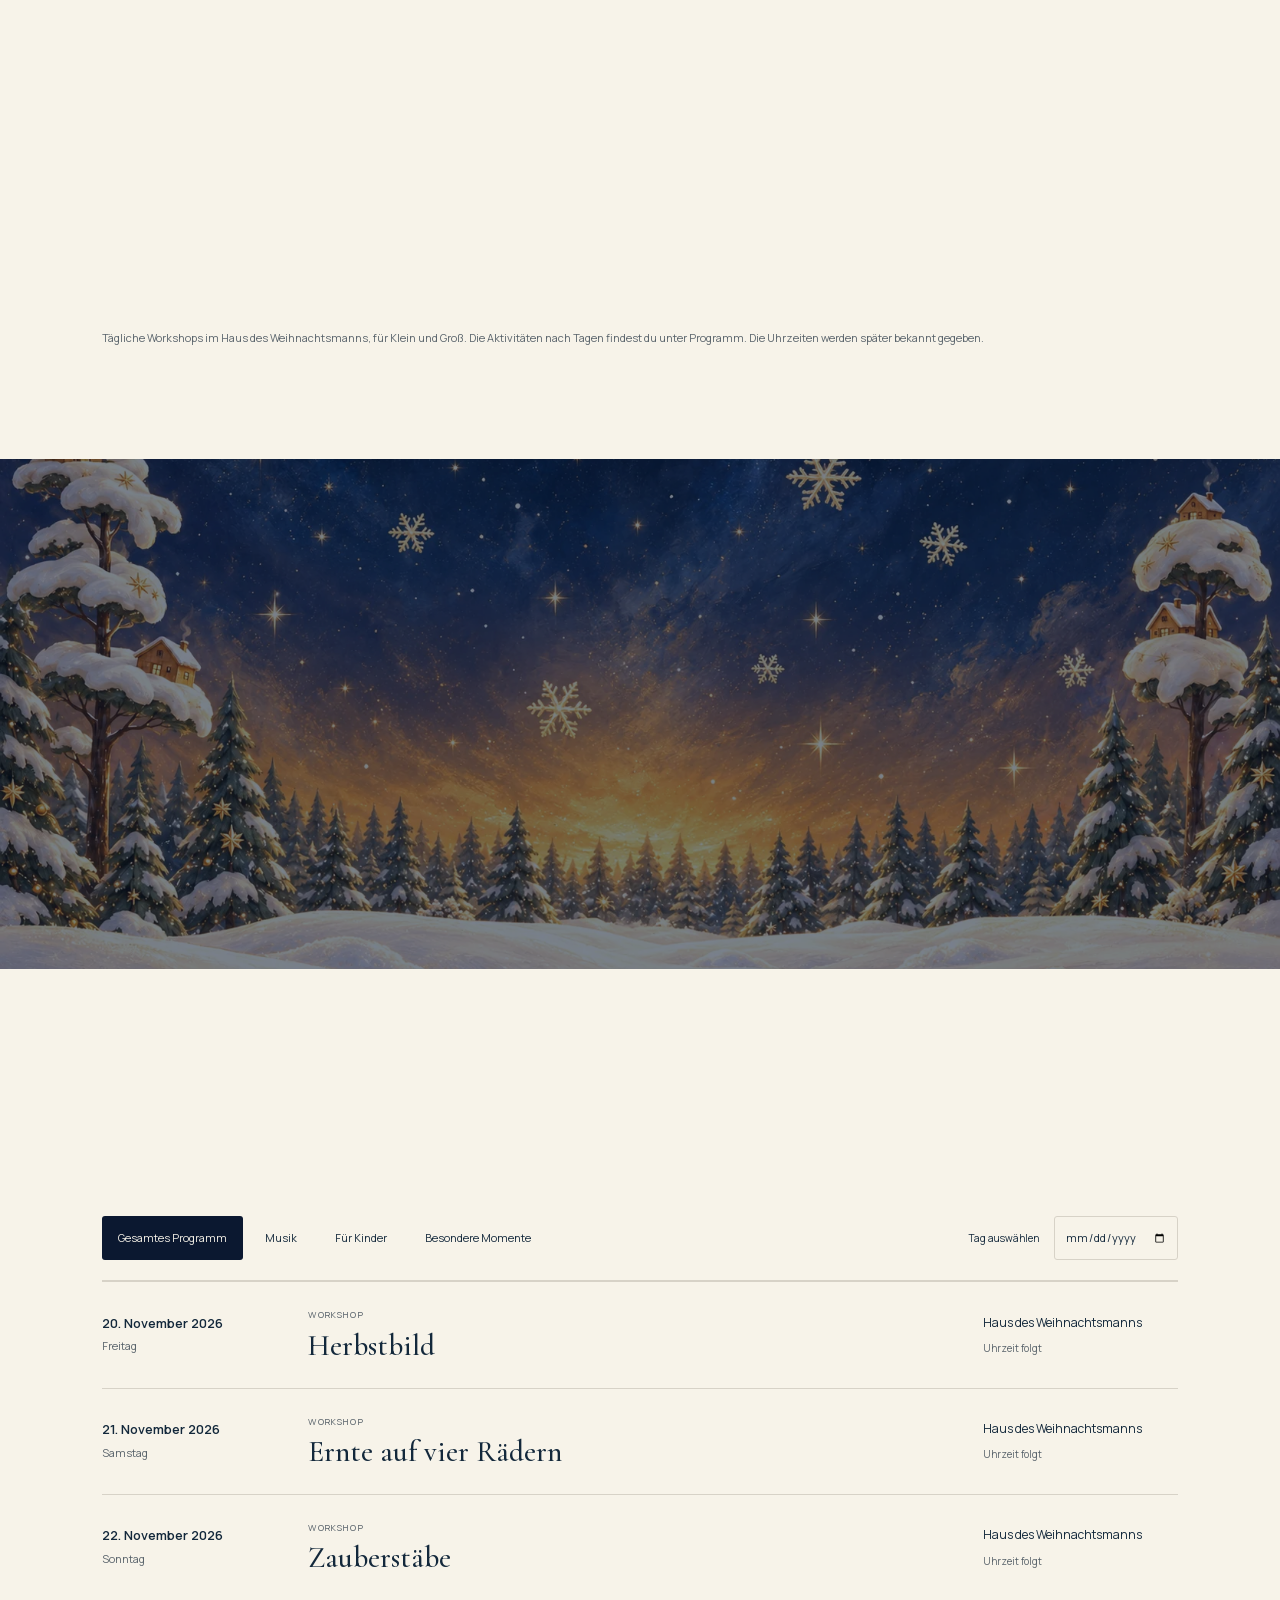
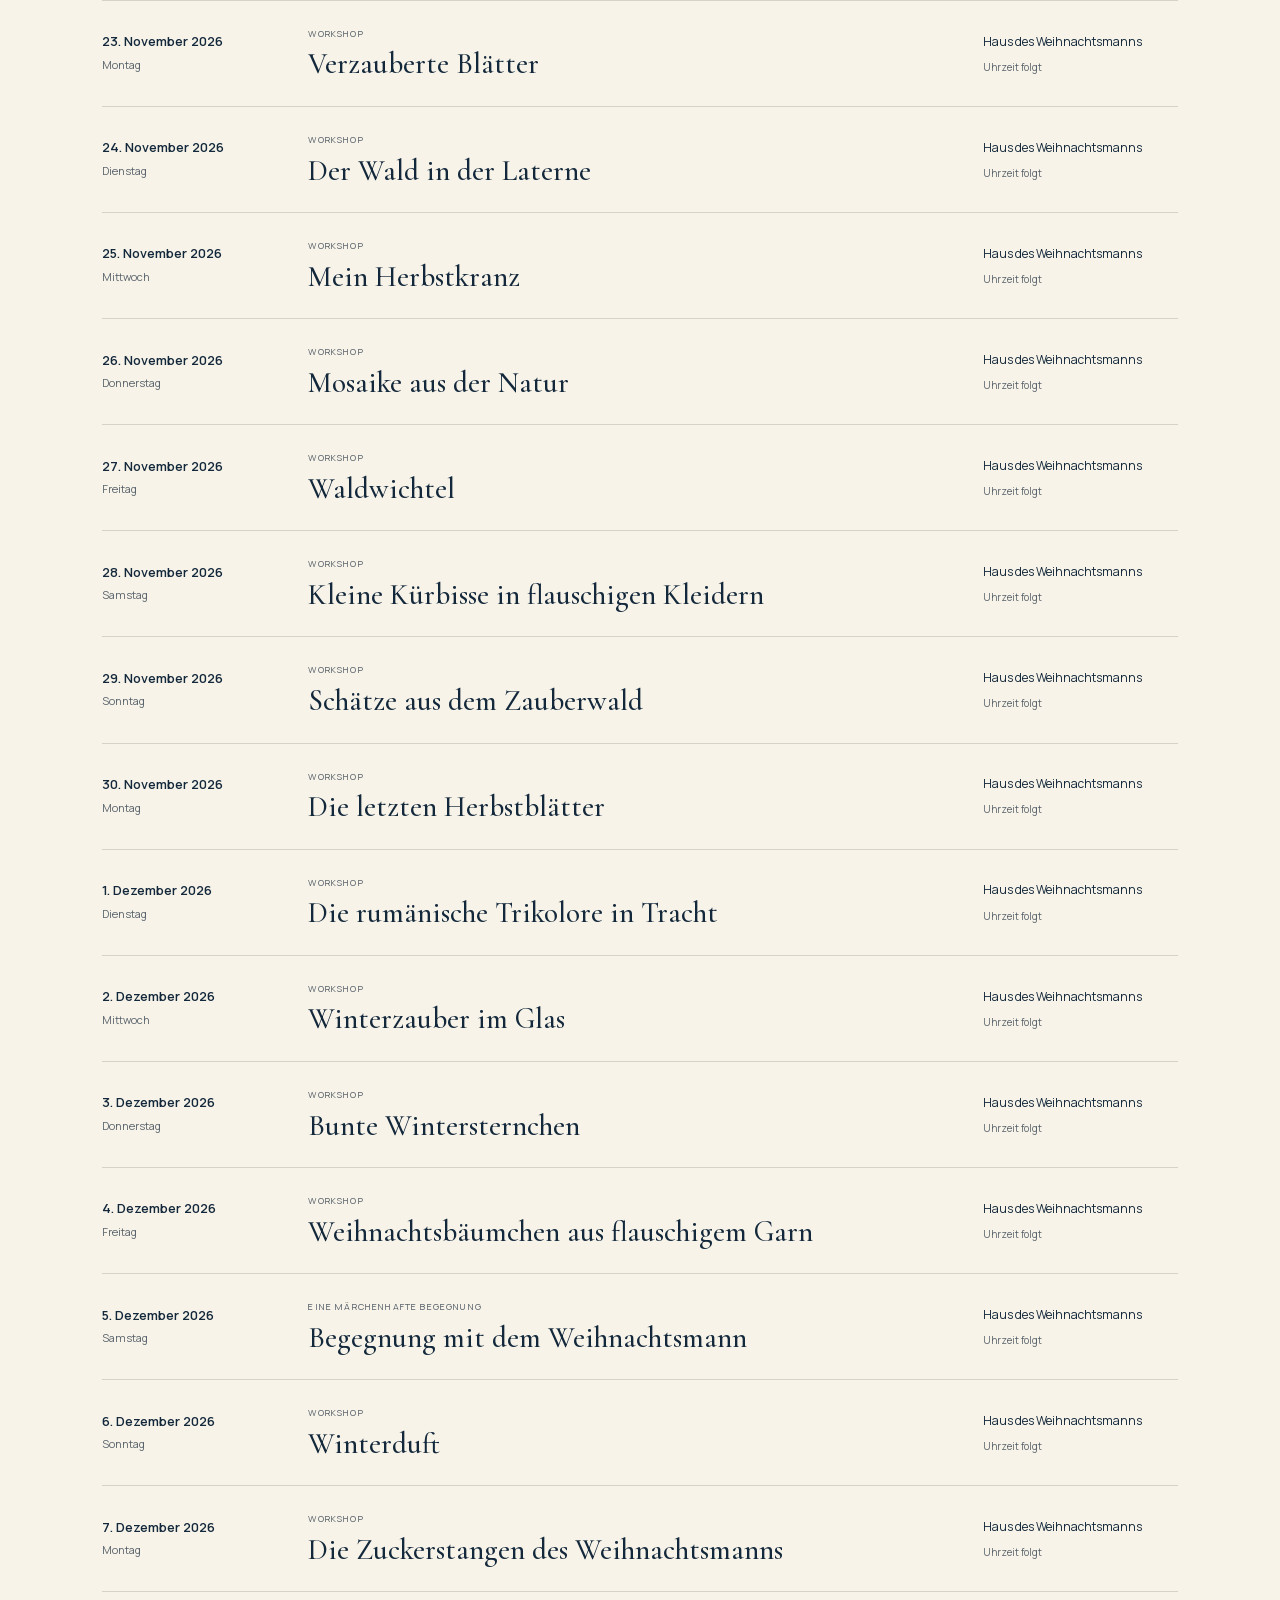
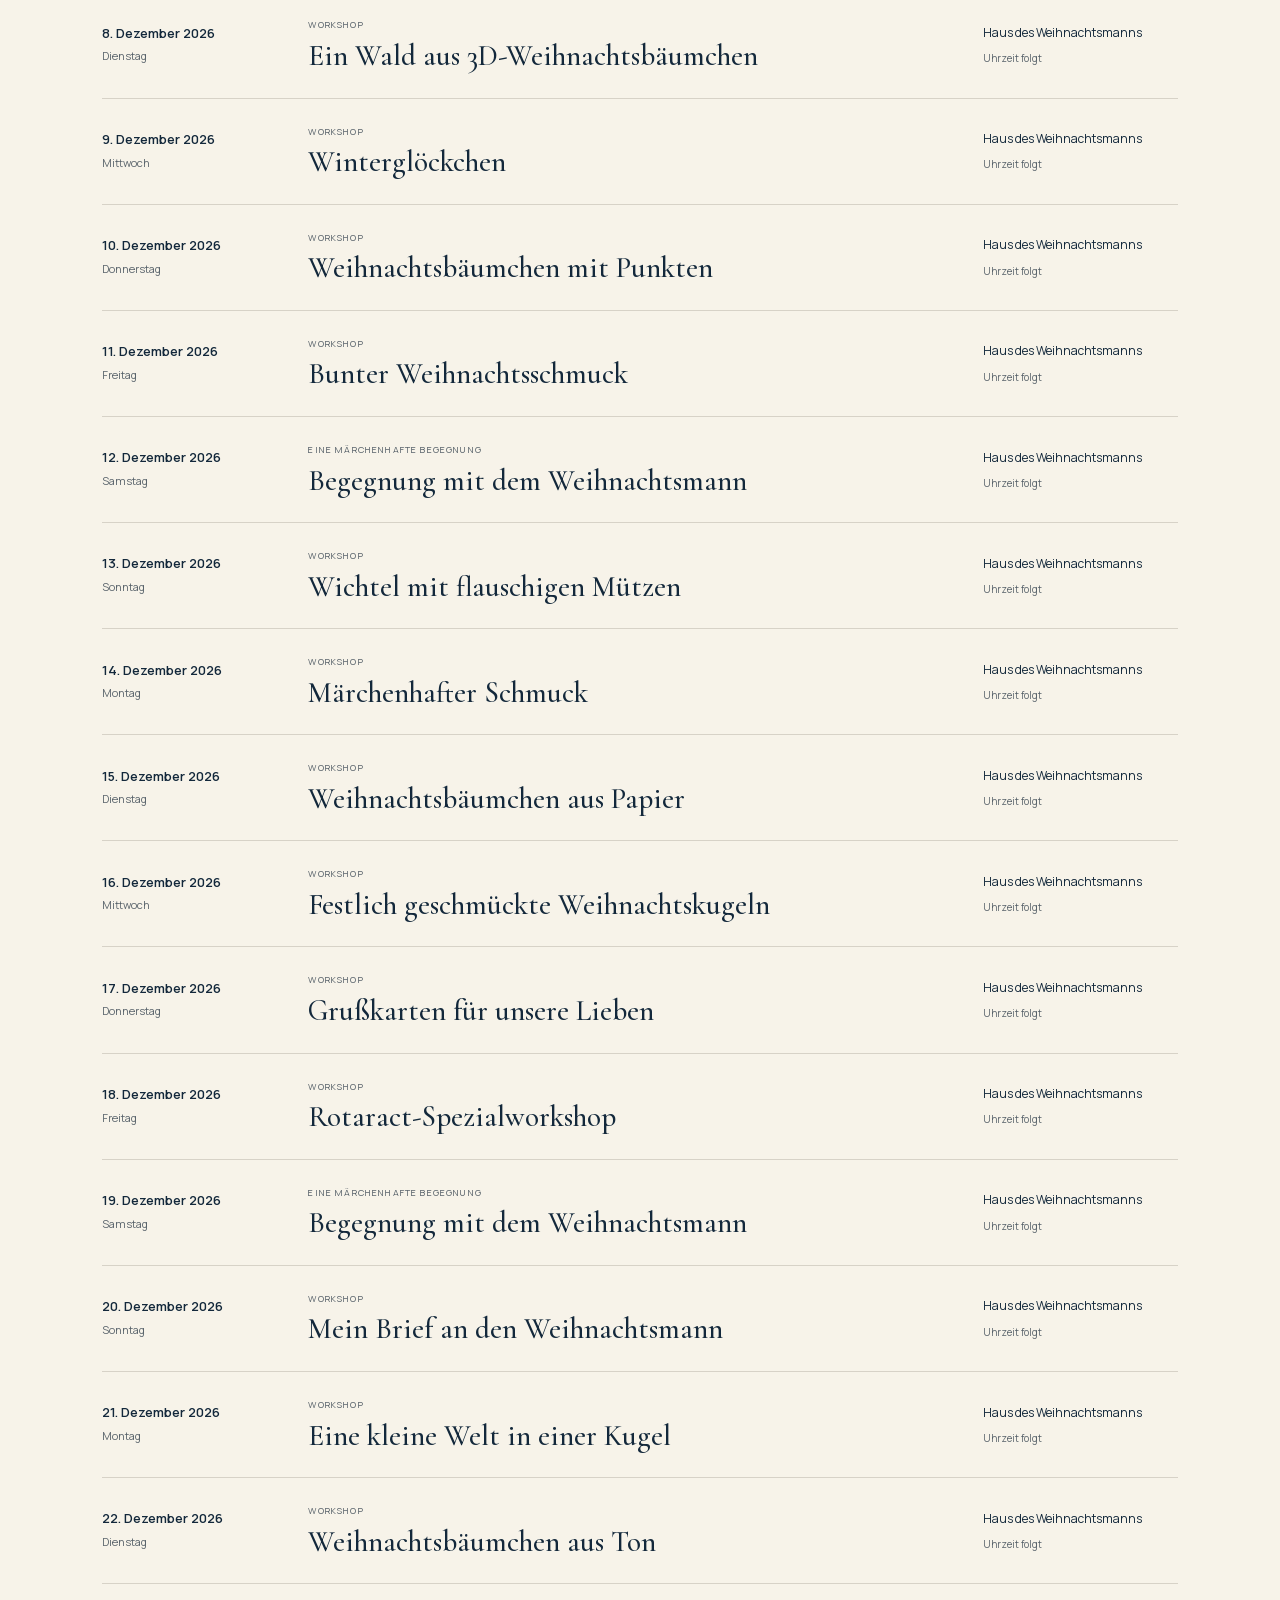
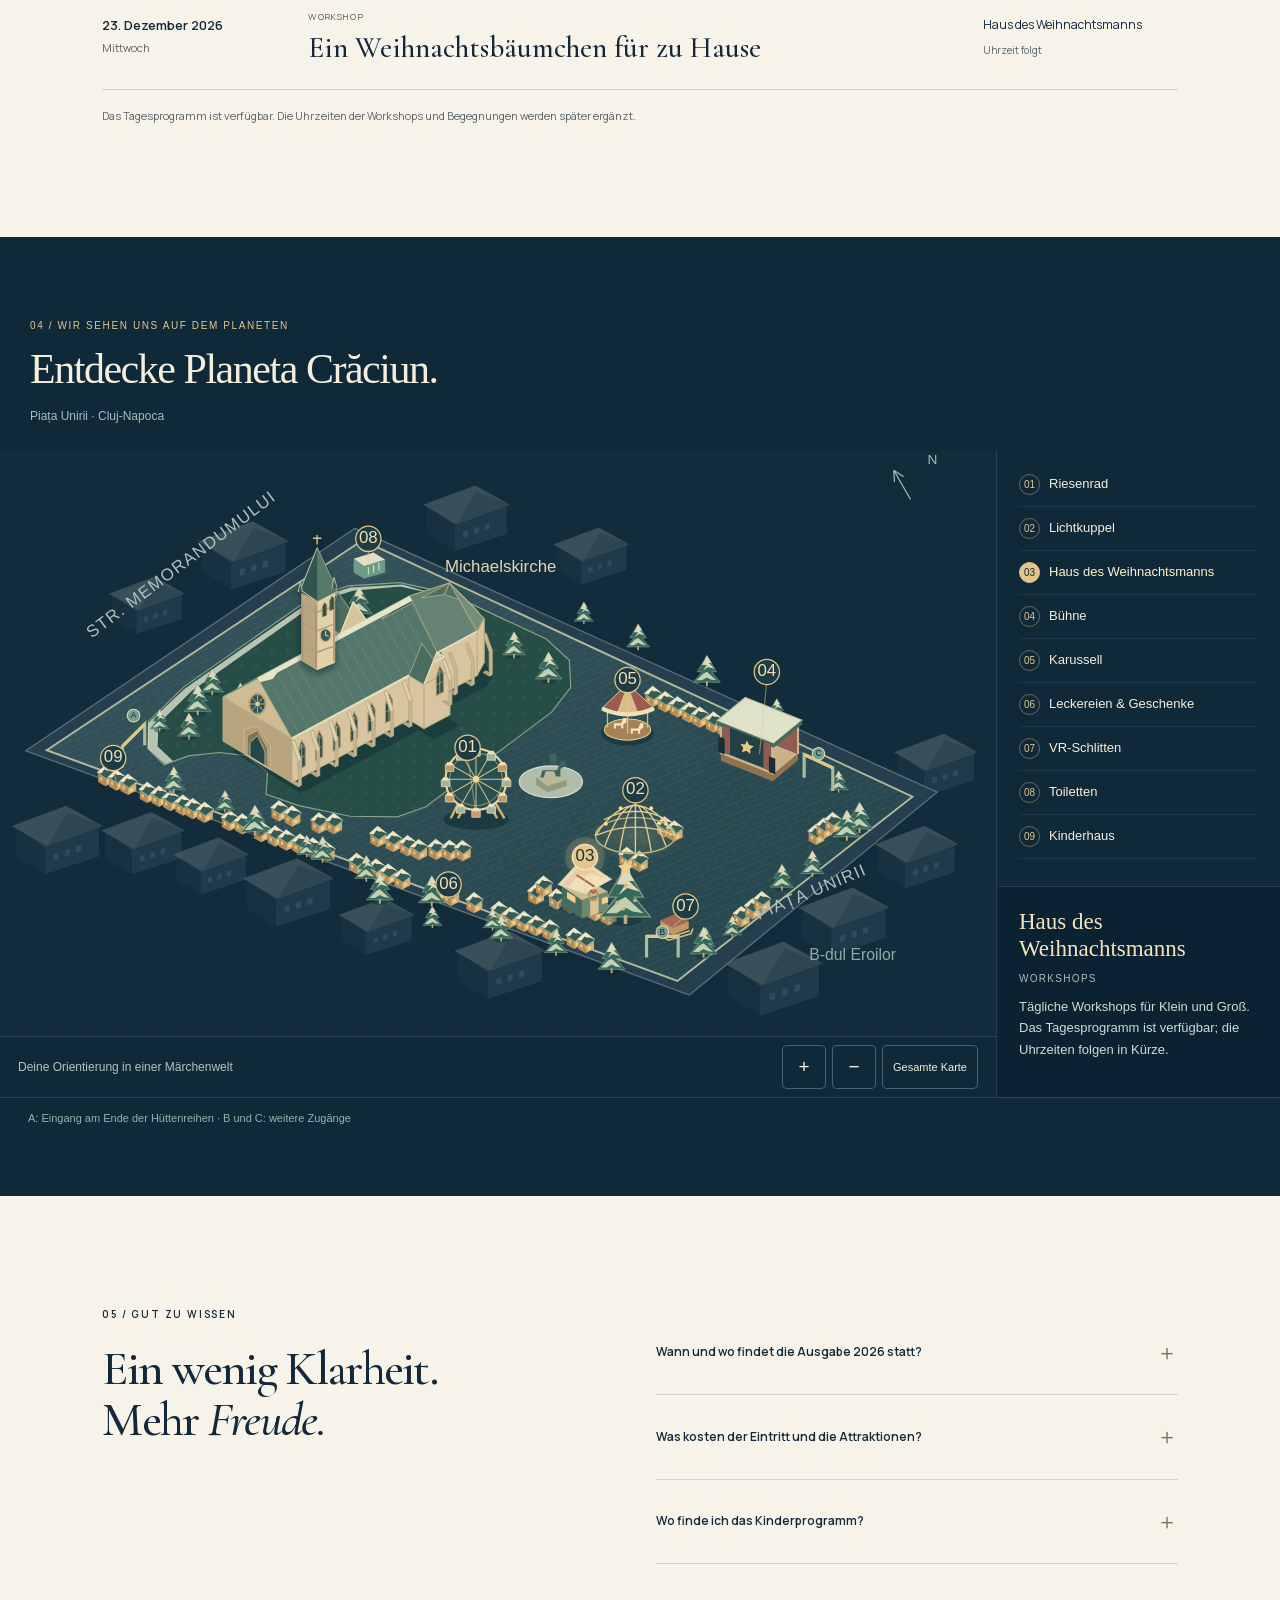
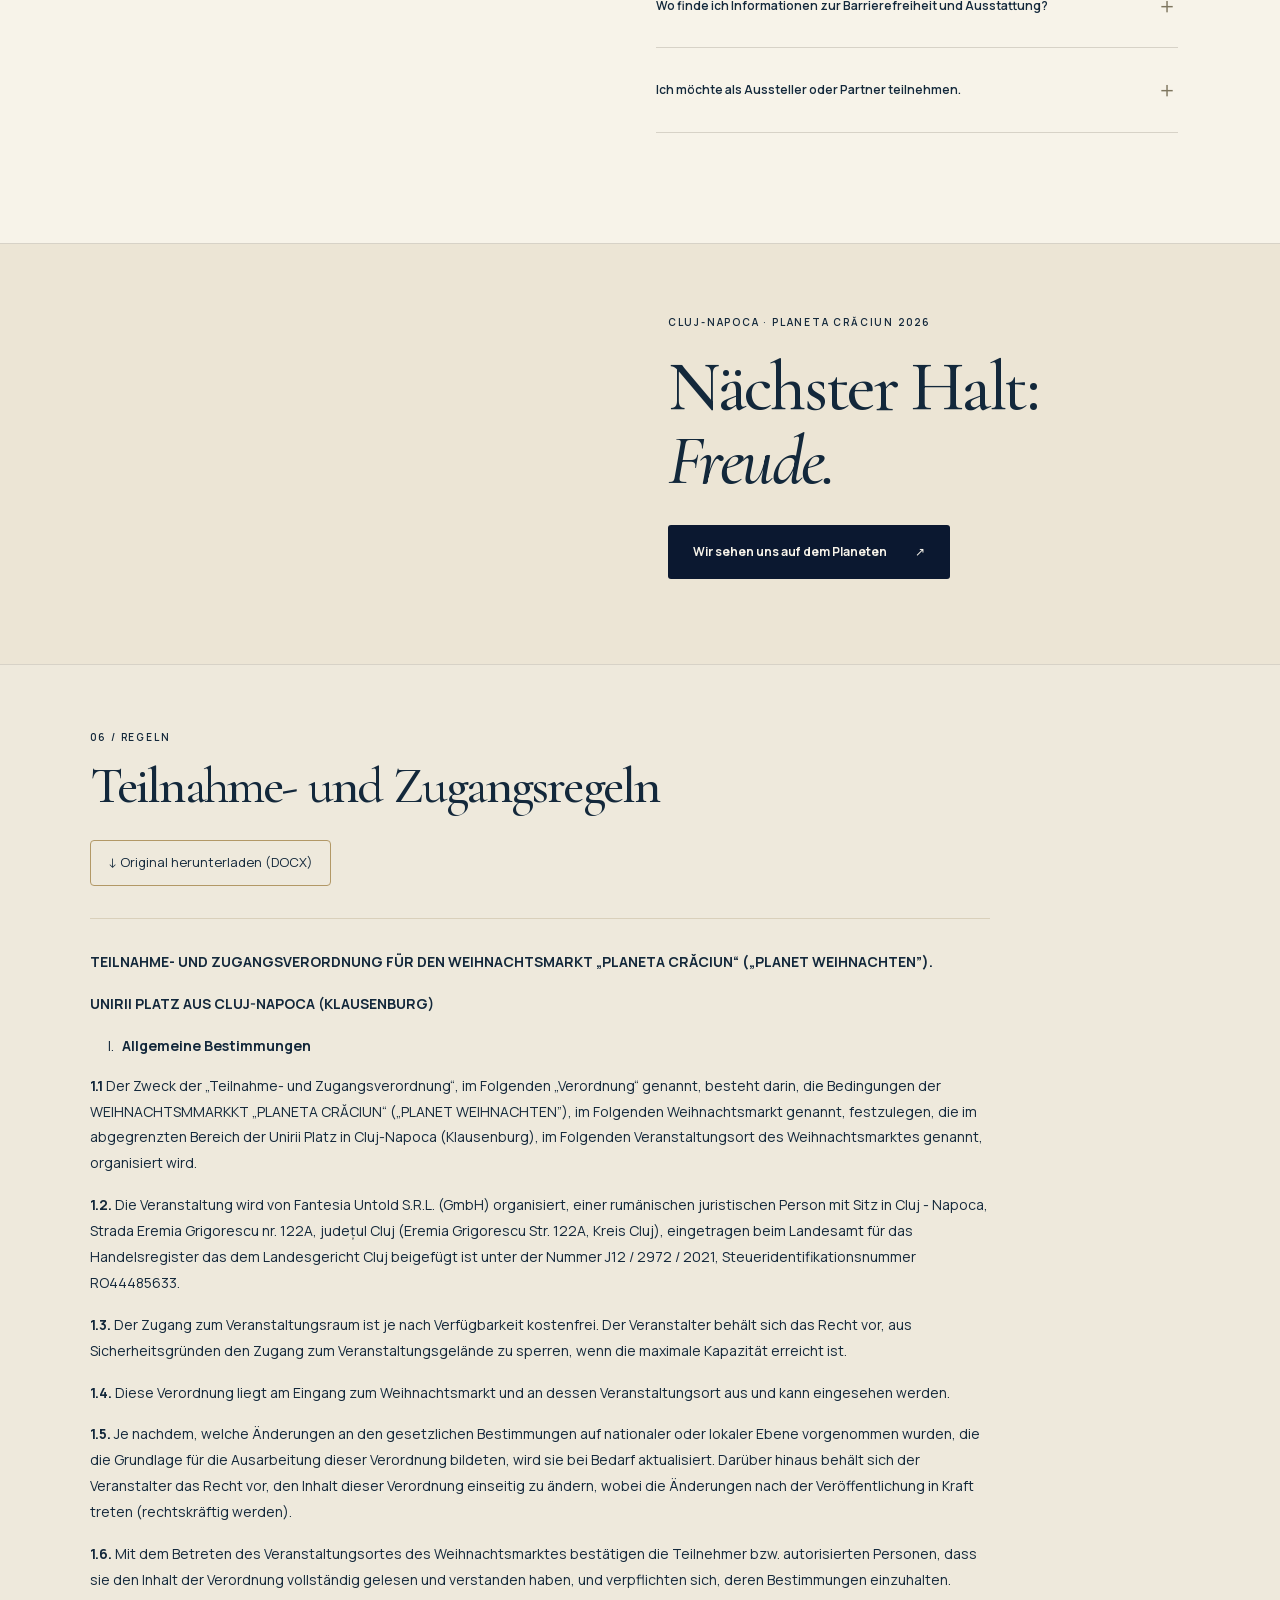
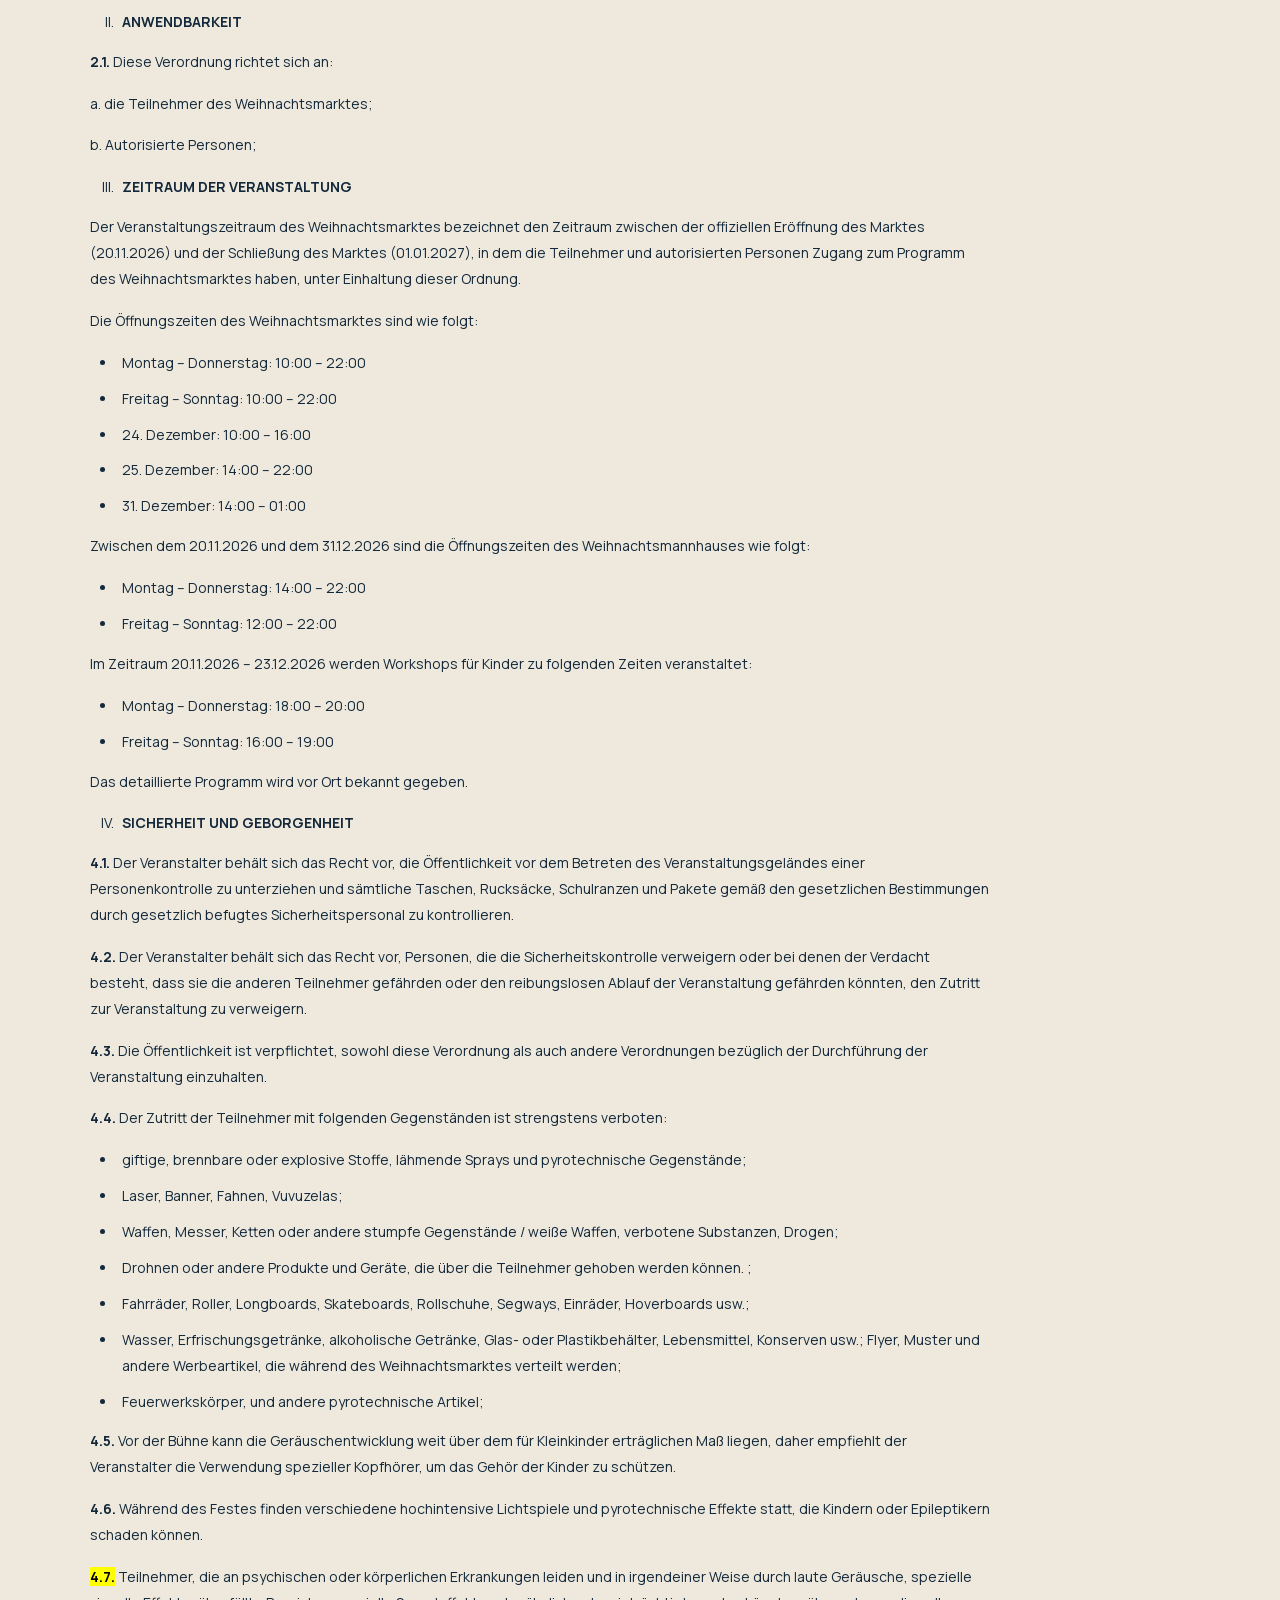
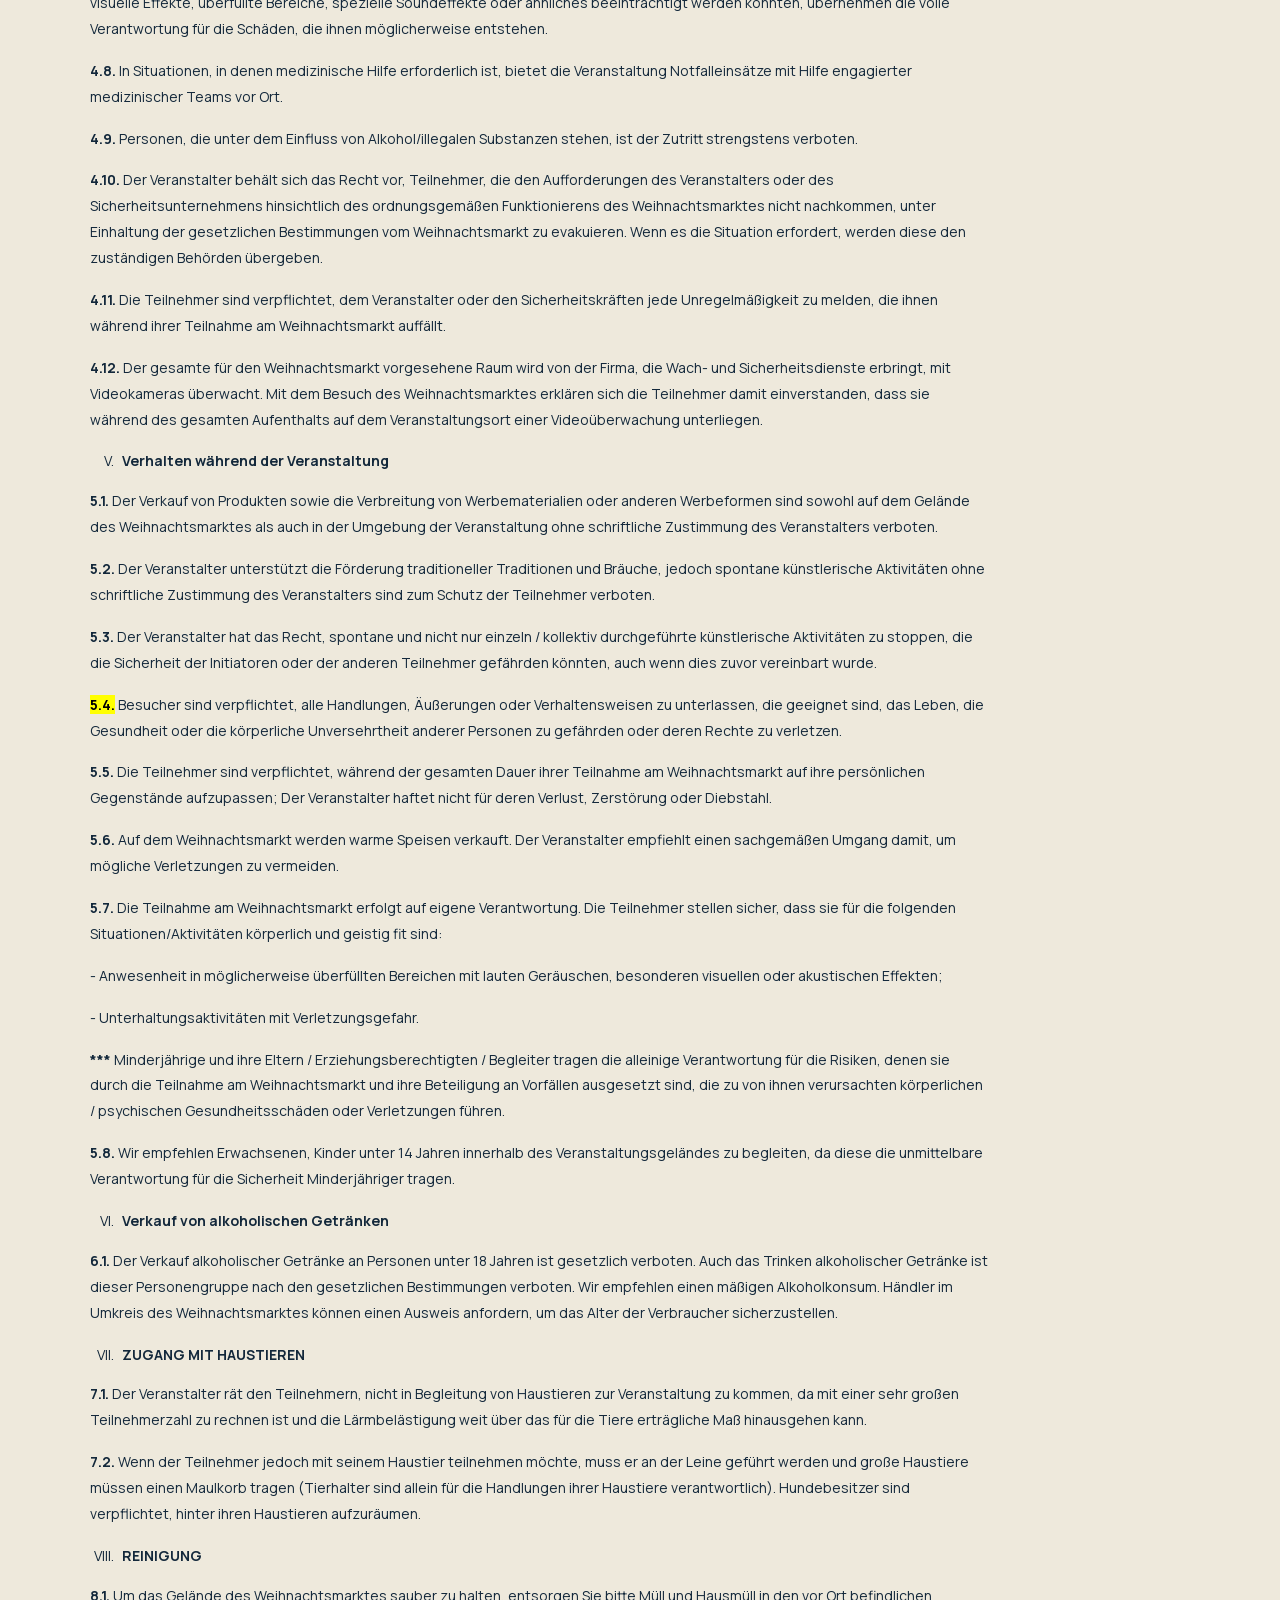
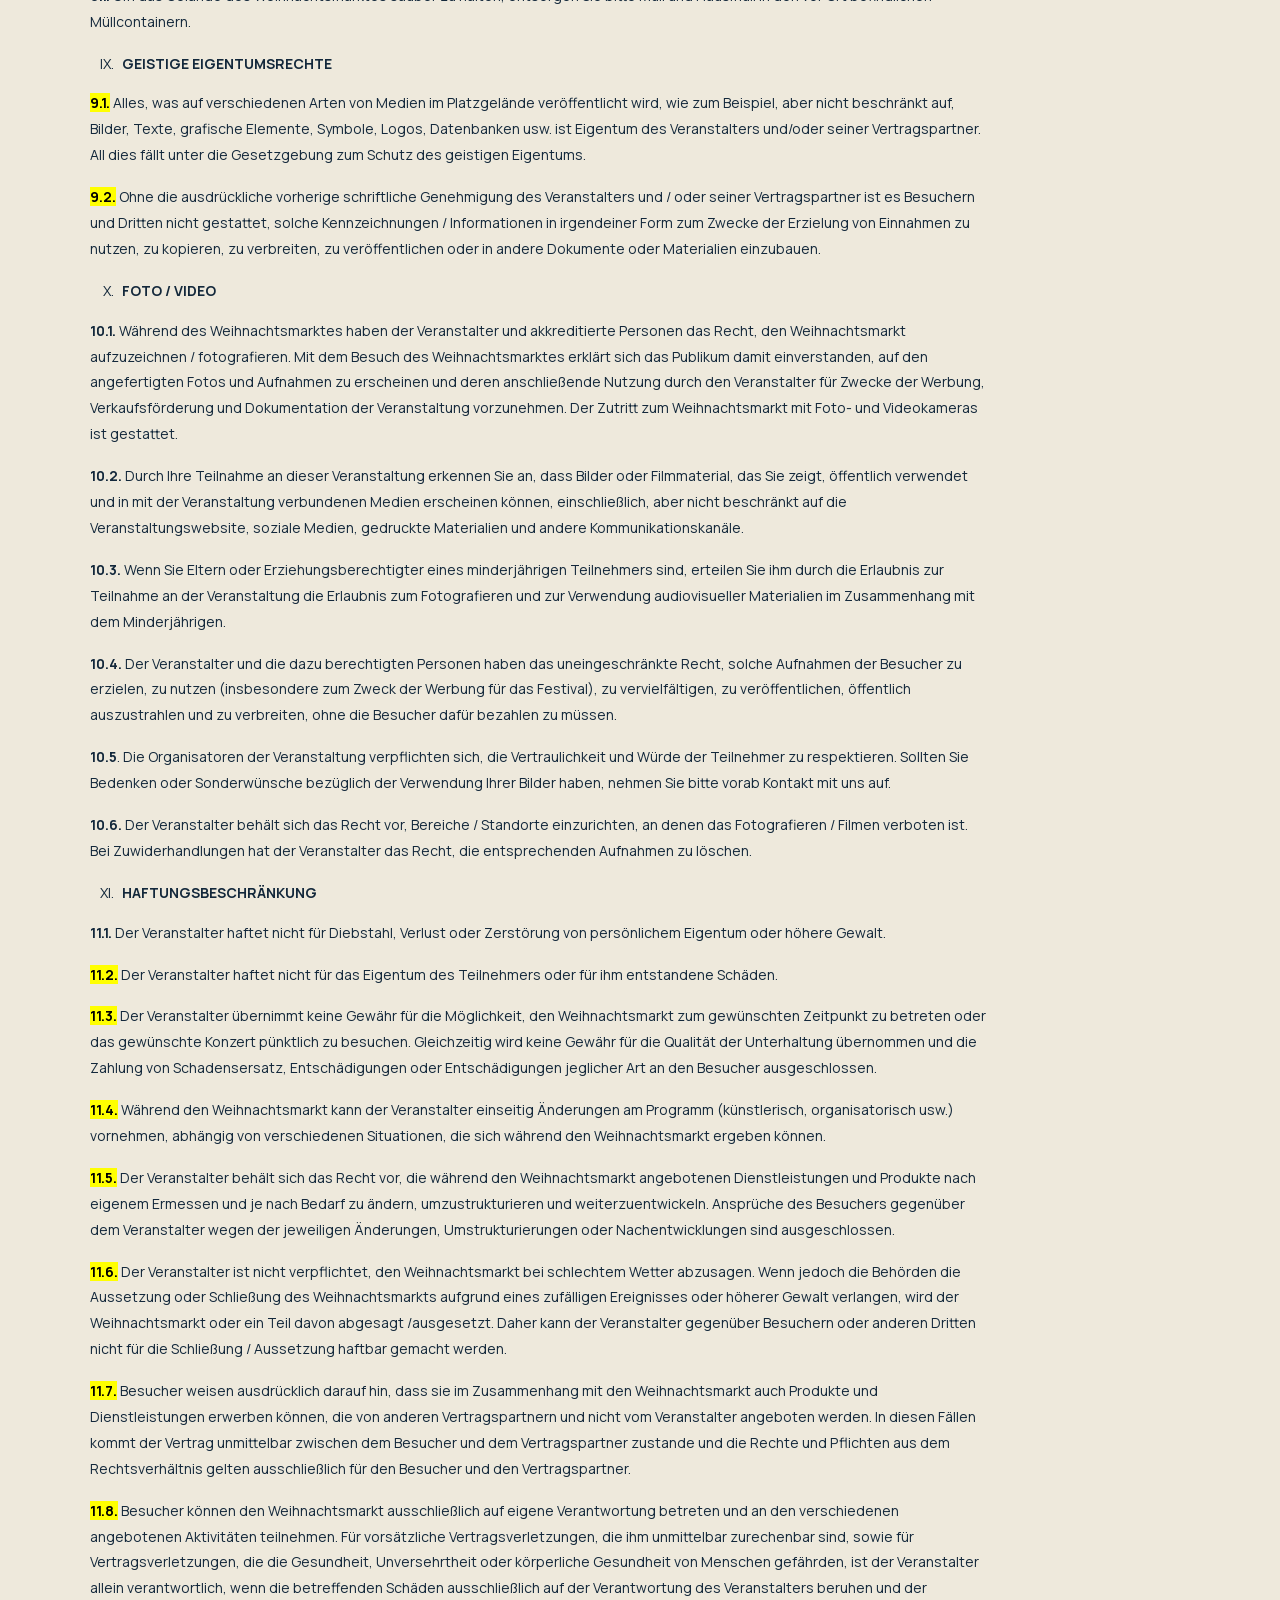
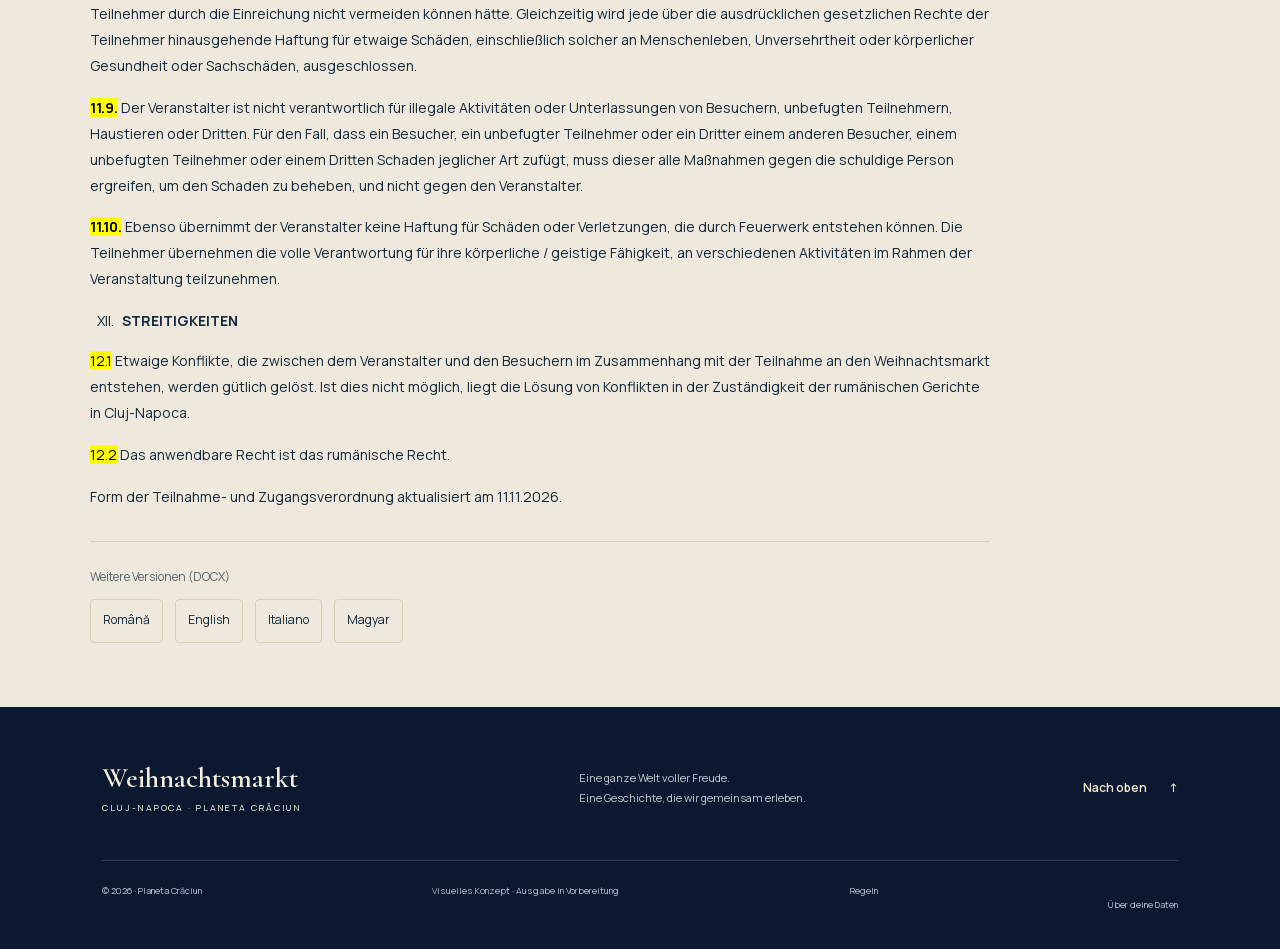
==== commit dc442585: "Show the full regulation automatically at the bottom of each language page" ====
--- a/de.html
+++ b/de.html
@@ -5,8 +5,8 @@
 <meta http-equiv="Content-Security-Policy" content="default-src 'self'; script-src 'self'; style-src 'self'; font-src 'self'; img-src 'self' data:; object-src 'none'; base-uri 'none'; form-action 'none'"><meta name="referrer" content="strict-origin-when-cross-origin"><meta name="theme-color" content="#0b1830"><title>Planeta Crăciun 2026 | Weihnachtsmarkt Cluj-Napoca</title>
 <meta name="description" content="Entdecke Planeta Crăciun, die märchenhafte Welt des Weihnachtsmarkts in Cluj-Napoca. Erlebnisse, Programm und Besucherinformationen zur Ausgabe 2026.">
 <meta name="robots" content="noindex,nofollow"><meta property="og:type" content="website"><meta property="og:locale" content="de_DE"><meta property="og:title" content="Planeta Crăciun — Eine ganze Welt voller Freude"><meta property="og:description" content="Weihnachtsmarkt Cluj-Napoca • Ausgabe 2026"><meta property="og:image" content="https://saliery95.github.io/planeta-craciun-cluj-2026/assets/key-visual.webp">
-<link rel="icon" type="image/webp" href="assets/snowflake.webp"><link rel="preload" as="image" href="assets/hero-film-desktop-poster.webp?v=9" media="(min-width:561px)" fetchpriority="high"><link rel="preload" as="image" href="assets/hero-film-mobile-poster.webp?v=9" media="(max-width:560px)" fetchpriority="high"><link rel="stylesheet" href="fonts.css"><link rel="stylesheet" href="styles.css?v=11"><link rel="stylesheet" href="hero-film.css?v=9"><link rel="stylesheet" href="event-map.css?v=7"><script src="locales/de.js?v=0665632d0209" defer></script><script src="language-links.js?v=1" defer></script><script src="content.js?v=11" defer></script><script src="app.js?v=12" defer></script><script src="event-map.js?v=7" defer></script><script type="module" src="hero-film.js?v=9"></script>
-<link rel="stylesheet" href="language-switcher.css?v=1"><link rel="stylesheet" href="regulations.css?v=1"><!-- language-alternates --><link rel="alternate" hreflang="ro" href="index.html"><link rel="alternate" hreflang="en" href="en.html"><link rel="alternate" hreflang="fr" href="fr.html"><link rel="alternate" hreflang="hu" href="hu.html"><link rel="alternate" hreflang="de" href="de.html"><link rel="alternate" hreflang="x-default" href="index.html"><!-- /language-alternates --></head>
+<link rel="icon" type="image/webp" href="assets/snowflake.webp"><link rel="preload" as="image" href="assets/hero-film-desktop-poster.webp?v=9" media="(min-width:561px)" fetchpriority="high"><link rel="preload" as="image" href="assets/hero-film-mobile-poster.webp?v=9" media="(max-width:560px)" fetchpriority="high"><link rel="stylesheet" href="fonts.css"><link rel="stylesheet" href="styles.css?v=11"><link rel="stylesheet" href="hero-film.css?v=9"><link rel="stylesheet" href="event-map.css?v=7"><script src="locales/de.js?v=804569724a5c" defer></script><script src="language-links.js?v=1" defer></script><script src="content.js?v=11" defer></script><script src="app.js?v=12" defer></script><script src="event-map.js?v=7" defer></script><script type="module" src="hero-film.js?v=9"></script>
+<link rel="stylesheet" href="language-switcher.css?v=1"><link rel="stylesheet" href="regulations.css?v=2"><!-- language-alternates --><link rel="alternate" hreflang="ro" href="index.html"><link rel="alternate" hreflang="en" href="en.html"><link rel="alternate" hreflang="fr" href="fr.html"><link rel="alternate" hreflang="hu" href="hu.html"><link rel="alternate" hreflang="de" href="de.html"><link rel="alternate" hreflang="x-default" href="index.html"><!-- /language-alternates --></head>
 <body>
 <a class="skip-link" href="#main">Zum Inhalt springen</a>
 <header class="site-header" id="top"><a href="#" class="brand" aria-label="Weihnachtsmarkt Cluj-Napoca, Startseite"><span class="brand-title">Weihnachtsmarkt</span><span class="brand-detail">CLUJ-NAPOCA · 2026</span></a><nav class="desktop-nav" aria-label="Hauptnavigation"><a href="#poveste">Unsere Geschichte</a><a href="#experiente">Erlebnisse</a><a href="#program">Programm</a><a href="#intrebari">Fragen</a><a href="#regulamente">Regeln</a></nav><a class="header-cta" href="#vizita">Besuch planen <span aria-hidden="true">↗</span></a><button class="menu-toggle" aria-expanded="false" aria-controls="mobile-nav">Menü <span aria-hidden="true">＋</span></button><nav id="mobile-nav" aria-label="Mobile Navigation"><a href="#poveste">Unsere Geschichte</a><a href="#experiente">Erlebnisse</a><a href="#program">Programm</a><a href="#vizita">Besuch planen</a><a href="#intrebari">Häufige Fragen</a><a href="#regulamente">Regeln</a></nav><nav class="language-switcher" aria-label="Sprache wählen"><a href="index.html" lang="ro" hreflang="ro" aria-label="Română" title="Română">RO</a><a href="en.html" lang="en" hreflang="en" aria-label="English" title="English">EN</a><a href="fr.html" lang="fr" hreflang="fr" aria-label="Français" title="Français">FR</a><a href="hu.html" lang="hu" hreflang="hu" aria-label="Magyar" title="Magyar">HU</a><a href="de.html" lang="de" hreflang="de" aria-label="Deutsch" title="Deutsch" aria-current="page">DE</a></nav></header>
@@ -310,8 +310,132 @@
  <p class="dm-foot">A: Eingang am Ende der Hüttenreihen · B und C: weitere Zugänge</p>
 </div></section>
 <section class="faq section-pad" id="intrebari" aria-labelledby="faq-title"><div class="faq-heading"><p class="eyebrow">05 / GUT ZU WISSEN</p><h2 id="faq-title">Ein wenig Klarheit.<br>Mehr <em>Freude.</em></h2><img src="assets/teddy.webp" alt="Teddybär mit grünem Schal" width="375" height="450" loading="lazy"></div><div class="faq-list"><details><summary>Wann und wo findet die Ausgabe 2026 statt?<span aria-hidden="true">＋</span></summary><p>Der Markt findet vom 20. November 2026 bis zum 1. Januar 2027 auf der Piața Unirii in Cluj-Napoca statt. Das Workshop-Programm für den 20. November bis 23. Dezember ist verfügbar; das genaue Zeitfenster für jeden Workshop wird später ergänzt.</p></details><details><summary>Was kosten der Eintritt und die Attraktionen?<span aria-hidden="true">＋</span></summary><p>Der Eintritt zum Markt ist im Rahmen der verfügbaren Kapazität kostenlos, gemäß den Teilnahme- und Zugangsregeln. Preise für kostenpflichtige Attraktionen und Aktivitäten sind auf dieser Website noch nicht veröffentlicht.</p></details><details><summary>Wo finde ich das Kinderprogramm?<span aria-hidden="true">＋</span></summary><p>Wähle im Bereich Programm den Filter „Für Kinder“ oder einen Tag aus. Hier findest du die Workshops im Haus des Weihnachtsmanns und die Begegnungen mit dem Weihnachtsmann vom 20. November bis 23. Dezember. Die Uhrzeiten werden später bekannt gegeben.</p><a class="text-link" href="#program">Zum Programm <span aria-hidden="true">↗</span></a></details><details><summary>Wo finde ich Informationen zur Barrierefreiheit und Ausstattung?<span aria-hidden="true">＋</span></summary><p>Toiletten und Eingänge sind auf der Karte markiert. Angaben zu barrierefreien Wegen, dem Zugang mit Kinderwagen und der Nutzung der Einrichtungen werden vor der Eröffnung ergänzt.</p></details><details><summary>Ich möchte als Aussteller oder Partner teilnehmen.<span aria-hidden="true">＋</span></summary><p>Die Teilnahmebedingungen und Kontaktdaten des Teams für die Ausgabe 2026 werden hier bekannt gegeben. Diese Website nimmt derzeit noch keine Anmeldungen oder Anfragen entgegen.</p></details></div></section>
-<section class="regulations-section" id="regulamente" aria-labelledby="rules-title"><p class="eyebrow">06 / REGELN</p><h2 id="rules-title">Teilnahme- und Zugangsregeln</h2><p>Die vom Veranstalter bereitgestellten Dokumente sind auf Rumänisch, Englisch, Italienisch, Deutsch und Ungarisch verfügbar.</p><div class="rules-list"><a href="regulamente/ro.html" hreflang="ro"><span lang="ro">Română</span><span aria-hidden="true">↗</span></a><a href="regulamente/en.html" hreflang="en"><span lang="en">English</span><span aria-hidden="true">↗</span></a><a href="regulamente/it.html" hreflang="it"><span lang="it">Italiano</span><span aria-hidden="true">↗</span></a><a href="regulamente/de.html" hreflang="de"><span lang="de">Deutsch</span><span aria-hidden="true">↗</span></a><a href="regulamente/hu.html" hreflang="hu"><span lang="hu">Magyar</span><span aria-hidden="true">↗</span></a></div></section>
 <section class="closing"><img src="assets/train.webp" width="850" height="455" alt="Märchenhafter Zug in Grün und Gold" loading="lazy"><div><p class="eyebrow">CLUJ-NAPOCA · PLANETA CRĂCIUN 2026</p><h2>Nächster Halt:<br><em>Freude.</em></h2><a class="button dark" href="#vizita">Wir sehen uns auf dem Planeten <span aria-hidden="true">↗</span></a></div></section>
+<section class="regulations-section" id="regulamente" aria-labelledby="rules-title"><p class="eyebrow">06 / REGELN</p><h2 id="rules-title">Teilnahme- und Zugangsregeln</h2><!-- rules-content --><a class="rules-download" href="assets/regulations/de.docx" download="Planeta-Craciun-Regulament-DE.docx">↓ Original herunterladen (DOCX)</a><article class="rules-document rules-inline" lang="de" aria-labelledby="rules-title"><p><strong><span class="smallcaps">TEILNAHME- UND ZUGANGSVERORDNUNG FÜR DEN WEIHNACHTSMARKT „PLANETA CRĂCIUN“ („PLANET WEIHNACHTEN”).</span></strong></p>
+<p><strong><span class="smallcaps">UNIRII PLATZ AUS CLUJ-NAPOCA (KLAUSENBURG)</span></strong></p>
+<ol type="I">
+<li><p><strong>Allgemeine Bestimmungen</strong></p></li>
+</ol>
+<p><strong>1.1</strong> Der Zweck der „Teilnahme- und Zugangsverordnung“, im Folgenden <em>„Verordnung“</em> genannt, besteht darin, die Bedingungen der WEIHNACHTSMMARKKT „PLANETA CRĂCIUN“ (<span class="smallcaps">„PLANET WEIHNACHTEN”</span>), im Folgenden <em>Weihnachtsmarkt</em> genannt, festzulegen, die im abgegrenzten Bereich der Unirii Platz in Cluj-Napoca (Klausenburg), im Folgenden <em>Veranstaltungsort des Weihnachtsmarktes</em> genannt, organisiert wird.</p>
+<p><strong>1.2.</strong> Die Veranstaltung wird von Fantesia Untold S.R.L. (GmbH) organisiert, einer rumänischen juristischen Person mit Sitz in Cluj - Napoca, Strada Eremia Grigorescu nr. 122A, județul Cluj (Eremia Grigorescu Str. 122A, Kreis Cluj), eingetragen beim Landesamt für das Handelsregister das dem Landesgericht Cluj beigefügt ist unter der Nummer J12 / 2972 / 2021, Steueridentifikationsnummer RO44485633.</p>
+<p><strong>1.3.</strong> Der Zugang zum Veranstaltungsraum ist je nach Verfügbarkeit kostenfrei. Der Veranstalter behält sich das Recht vor, aus Sicherheitsgründen den Zugang zum Veranstaltungsgelände zu sperren, wenn die maximale Kapazität erreicht ist.</p>
+<p><strong>1.4.</strong> Diese Verordnung liegt am Eingang zum Weihnachtsmarkt und an dessen Veranstaltungsort aus und kann eingesehen werden.</p>
+<p><strong>1.5.</strong> Je nachdem, welche Änderungen an den gesetzlichen Bestimmungen auf nationaler oder lokaler Ebene vorgenommen wurden, die die Grundlage für die Ausarbeitung dieser Verordnung bildeten, wird sie bei Bedarf aktualisiert. Darüber hinaus behält sich der Veranstalter das Recht vor, den Inhalt dieser Verordnung einseitig zu ändern, wobei die Änderungen nach der Veröffentlichung in Kraft treten (rechtskräftig werden).</p>
+<p><strong>1.6.</strong> Mit dem Betreten des Veranstaltungsortes des Weihnachtsmarktes bestätigen die Teilnehmer bzw. autorisierten Personen, dass sie den Inhalt der Verordnung vollständig gelesen und verstanden haben, und verpflichten sich, deren Bestimmungen einzuhalten.</p>
+<ol start="2" type="I">
+<li><p><strong><span class="smallcaps">ANWENDBARKEIT</span></strong></p></li>
+</ol>
+<p><strong>2.1.</strong> Diese Verordnung richtet sich an:</p>
+<p>a. die Teilnehmer des Weihnachtsmarktes;</p>
+<p>b. Autorisierte Personen;</p>
+<ol start="3" type="I">
+<li><p><strong><span class="smallcaps">ZEITRAUM DER VERANSTALTUNG</span></strong></p></li>
+</ol>
+<p>Der Veranstaltungszeitraum des Weihnachtsmarktes bezeichnet den Zeitraum zwischen der offiziellen Eröffnung des Marktes (20.11.2026) und der Schließung des Marktes (01.01.2027), in dem die Teilnehmer und autorisierten Personen Zugang zum Programm des Weihnachtsmarktes haben, unter Einhaltung dieser Ordnung.</p>
+<p>Die Öffnungszeiten des Weihnachtsmarktes sind wie folgt:</p>
+<ul>
+<li><p>Montag – Donnerstag: 10:00 – 22:00</p></li>
+<li><p>Freitag – Sonntag: 10:00 – 22:00</p></li>
+<li><p>24. Dezember: 10:00 – 16:00</p></li>
+<li><p>25. Dezember: 14:00 – 22:00</p></li>
+<li><p>31. Dezember: 14:00 – 01:00</p></li>
+</ul>
+<p>Zwischen dem 20.11.2026 und dem 31.12.2026 sind die Öffnungszeiten des Weihnachtsmannhauses wie folgt:</p>
+<ul>
+<li><p>Montag – Donnerstag: 14:00 – 22:00</p></li>
+<li><p>Freitag – Sonntag: 12:00 – 22:00</p></li>
+</ul>
+<p>Im Zeitraum 20.11.2026 – 23.12.2026 werden Workshops für Kinder zu folgenden Zeiten veranstaltet:</p>
+<ul>
+<li><p>Montag – Donnerstag: 18:00 – 20:00</p></li>
+<li><p>Freitag – Sonntag: 16:00 – 19:00</p></li>
+</ul>
+<p>Das detaillierte Programm wird vor Ort bekannt gegeben.</p>
+<ol start="4" type="I">
+<li><p><strong><span class="smallcaps">SICHERHEIT UND GEBORGENHEIT</span></strong></p></li>
+</ol>
+<p><strong>4.1.</strong> Der Veranstalter behält sich das Recht vor, die Öffentlichkeit vor dem Betreten des Veranstaltungsgeländes einer Personenkontrolle zu unterziehen und sämtliche Taschen, Rucksäcke, Schulranzen und Pakete gemäß den gesetzlichen Bestimmungen durch gesetzlich befugtes Sicherheitspersonal zu kontrollieren.</p>
+<p><strong>4.2.</strong> Der Veranstalter behält sich das Recht vor, Personen, die die Sicherheitskontrolle verweigern oder bei denen der Verdacht besteht, dass sie die anderen Teilnehmer gefährden oder den reibungslosen Ablauf der Veranstaltung gefährden könnten, den Zutritt zur Veranstaltung zu verweigern.</p>
+<p><strong>4.3.</strong> Die Öffentlichkeit ist verpflichtet, sowohl diese Verordnung als auch andere Verordnungen bezüglich der Durchführung der Veranstaltung einzuhalten.</p>
+<p><strong>4.4.</strong> Der Zutritt der Teilnehmer mit folgenden Gegenständen ist strengstens verboten:</p>
+<ul>
+<li><p>giftige, brennbare oder explosive Stoffe, lähmende Sprays und pyrotechnische Gegenstände;</p></li>
+<li><p>Laser, Banner, Fahnen, Vuvuzelas;</p></li>
+<li><p>Waffen, Messer, Ketten oder andere stumpfe Gegenstände / weiße Waffen, verbotene Substanzen, Drogen;</p></li>
+<li><p>Drohnen oder andere Produkte und Geräte, die über die Teilnehmer gehoben werden können. ;</p></li>
+<li><p>Fahrräder, Roller, Longboards, Skateboards, Rollschuhe, Segways, Einräder, Hoverboards usw.;</p></li>
+<li><p>Wasser, Erfrischungsgetränke, alkoholische Getränke, Glas- oder Plastikbehälter, Lebensmittel, Konserven usw.; Flyer, Muster und andere Werbeartikel, die während des Weihnachtsmarktes verteilt werden;</p></li>
+<li><p>Feuerwerkskörper, und andere pyrotechnische Artikel;</p></li>
+</ul>
+<p><strong>4.5.</strong> Vor der Bühne kann die Geräuschentwicklung weit über dem für Kleinkinder erträglichen Maß liegen, daher empfiehlt der Veranstalter die Verwendung spezieller Kopfhörer, um das Gehör der Kinder zu schützen.</p>
+<p><strong>4.6.</strong> Während des Festes finden verschiedene hochintensive Lichtspiele und pyrotechnische Effekte statt, die Kindern oder Epileptikern schaden können.</p>
+<p><mark><strong>4.7.</strong></mark> Teilnehmer, die an psychischen oder körperlichen Erkrankungen leiden und in irgendeiner Weise durch laute Geräusche, spezielle visuelle Effekte, überfüllte Bereiche, spezielle Soundeffekte oder ähnliches beeinträchtigt werden könnten, übernehmen die volle Verantwortung für die Schäden, die ihnen möglicherweise entstehen.</p>
+<p><strong>4.8.</strong> In Situationen, in denen medizinische Hilfe erforderlich ist, bietet die Veranstaltung Notfalleinsätze mit Hilfe engagierter medizinischer Teams vor Ort.</p>
+<p><strong>4.9.</strong> Personen, die unter dem Einfluss von Alkohol/illegalen Substanzen stehen, ist der Zutritt strengstens verboten.</p>
+<p><strong>4.10.</strong> Der Veranstalter behält sich das Recht vor, Teilnehmer, die den Aufforderungen des Veranstalters oder des Sicherheitsunternehmens hinsichtlich des ordnungsgemäßen Funktionierens des Weihnachtsmarktes nicht nachkommen, unter Einhaltung der gesetzlichen Bestimmungen vom Weihnachtsmarkt zu evakuieren. Wenn es die Situation erfordert, werden diese den zuständigen Behörden übergeben.</p>
+<p><strong>4.11.</strong> Die Teilnehmer sind verpflichtet, dem Veranstalter oder den Sicherheitskräften jede Unregelmäßigkeit zu melden, die ihnen während ihrer Teilnahme am Weihnachtsmarkt auffällt.</p>
+<p><strong>4.12.</strong> Der gesamte für den Weihnachtsmarkt vorgesehene Raum wird von der Firma, die Wach- und Sicherheitsdienste erbringt, mit Videokameras überwacht. Mit dem Besuch des Weihnachtsmarktes erklären sich die Teilnehmer damit einverstanden, dass sie während des gesamten Aufenthalts auf dem Veranstaltungsort einer Videoüberwachung unterliegen.</p>
+<ol start="5" type="I">
+<li><p><strong>Verhalten während der Veranstaltung</strong></p></li>
+</ol>
+<p><strong>5.1.</strong> Der Verkauf von Produkten sowie die Verbreitung von Werbematerialien oder anderen Werbeformen sind sowohl auf dem Gelände des Weihnachtsmarktes als auch in der Umgebung der Veranstaltung ohne schriftliche Zustimmung des Veranstalters verboten.</p>
+<p><strong>5.2.</strong> Der Veranstalter unterstützt die Förderung traditioneller Traditionen und Bräuche, jedoch spontane künstlerische Aktivitäten ohne schriftliche Zustimmung des Veranstalters sind zum Schutz der Teilnehmer verboten.</p>
+<p><strong>5.3.</strong> Der Veranstalter hat das Recht, spontane und nicht nur einzeln / kollektiv durchgeführte künstlerische Aktivitäten zu stoppen, die die Sicherheit der Initiatoren oder der anderen Teilnehmer gefährden könnten, auch wenn dies zuvor vereinbart wurde.</p>
+<p><mark><strong>5.4.</strong></mark> Besucher sind verpflichtet, alle Handlungen, Äußerungen oder Verhaltensweisen zu unterlassen, die geeignet sind, das Leben, die Gesundheit oder die körperliche Unversehrtheit anderer Personen zu gefährden oder deren Rechte zu verletzen.</p>
+<p><strong>5.5.</strong> Die Teilnehmer sind verpflichtet, während der gesamten Dauer ihrer Teilnahme am Weihnachtsmarkt auf ihre persönlichen Gegenstände aufzupassen; Der Veranstalter haftet nicht für deren Verlust, Zerstörung oder Diebstahl.</p>
+<p><strong>5.6.</strong> Auf dem Weihnachtsmarkt werden warme Speisen verkauft. Der Veranstalter empfiehlt einen sachgemäßen Umgang damit, um mögliche Verletzungen zu vermeiden.</p>
+<p><strong>5.7.</strong> Die Teilnahme am Weihnachtsmarkt erfolgt auf eigene Verantwortung. Die Teilnehmer stellen sicher, dass sie für die folgenden Situationen/Aktivitäten körperlich und geistig fit sind:</p>
+<p>- Anwesenheit in möglicherweise überfüllten Bereichen mit lauten Geräuschen, besonderen visuellen oder akustischen Effekten;</p>
+<p>- Unterhaltungsaktivitäten mit Verletzungsgefahr.</p>
+<p><strong>***</strong> Minderjährige und ihre Eltern / Erziehungsberechtigten / Begleiter tragen die alleinige Verantwortung für die Risiken, denen sie durch die Teilnahme am Weihnachtsmarkt und ihre Beteiligung an Vorfällen ausgesetzt sind, die zu von ihnen verursachten körperlichen / psychischen Gesundheitsschäden oder Verletzungen führen.</p>
+<p><strong>5.8.</strong> Wir empfehlen Erwachsenen, Kinder unter 14 Jahren innerhalb des Veranstaltungsgeländes zu begleiten, da diese die unmittelbare Verantwortung für die Sicherheit Minderjähriger tragen.</p>
+<ol start="6" type="I">
+<li><p><strong>Verkauf von alkoholischen Getränken</strong></p></li>
+</ol>
+<p><strong>6.1.</strong> Der Verkauf alkoholischer Getränke an Personen unter 18 Jahren ist gesetzlich verboten. Auch das Trinken alkoholischer Getränke ist dieser Personengruppe nach den gesetzlichen Bestimmungen verboten. Wir empfehlen einen mäßigen Alkoholkonsum. Händler im Umkreis des Weihnachtsmarktes können einen Ausweis anfordern, um das Alter der Verbraucher sicherzustellen.</p>
+<ol start="7" type="I">
+<li><p><strong><span class="smallcaps">ZUGANG MIT HAUSTIEREN</span></strong></p></li>
+</ol>
+<p><strong>7.1.</strong> Der Veranstalter rät den Teilnehmern, nicht in Begleitung von Haustieren zur Veranstaltung zu kommen, da mit einer sehr großen Teilnehmerzahl zu rechnen ist und die Lärmbelästigung weit über das für die Tiere erträgliche Maß hinausgehen kann.</p>
+<p><strong>7.2.</strong> Wenn der Teilnehmer jedoch mit seinem Haustier teilnehmen möchte, muss er an der Leine geführt werden und große Haustiere müssen einen Maulkorb tragen (Tierhalter sind allein für die Handlungen ihrer Haustiere verantwortlich). Hundebesitzer sind verpflichtet, hinter ihren Haustieren aufzuräumen.</p>
+<ol start="8" type="I">
+<li><p><strong><span class="smallcaps">REINIGUNG</span></strong></p></li>
+</ol>
+<p><strong>8.1.</strong> Um das Gelände des Weihnachtsmarktes sauber zu halten, entsorgen Sie bitte Müll und Hausmüll in den vor Ort befindlichen Müllcontainern.</p>
+<ol start="9" type="I">
+<li><p><strong><span class="smallcaps">GEISTIGE EIGENTUMSRECHTE</span></strong></p></li>
+</ol>
+<p><mark><strong>9.1.</strong></mark> Alles, was auf verschiedenen Arten von Medien im Platzgelände veröffentlicht wird, wie zum Beispiel, aber nicht beschränkt auf, Bilder, Texte, grafische Elemente, Symbole, Logos, Datenbanken usw. ist Eigentum des Veranstalters und/oder seiner Vertragspartner. All dies fällt unter die Gesetzgebung zum Schutz des geistigen Eigentums.</p>
+<p><mark><strong>9.2.</strong></mark> Ohne die ausdrückliche vorherige schriftliche Genehmigung des Veranstalters und / oder seiner Vertragspartner ist es Besuchern und Dritten nicht gestattet, solche Kennzeichnungen / Informationen in irgendeiner Form zum Zwecke der Erzielung von Einnahmen zu nutzen, zu kopieren, zu verbreiten, zu veröffentlichen oder in andere Dokumente oder Materialien einzubauen.</p>
+<ol start="10" type="I">
+<li><p><strong>FOTO / VIDEO</strong></p></li>
+</ol>
+<p><strong>10.1.</strong> Während des Weihnachtsmarktes haben der Veranstalter und akkreditierte Personen das Recht, den Weihnachtsmarkt aufzuzeichnen / fotografieren. Mit dem Besuch des Weihnachtsmarktes erklärt sich das Publikum damit einverstanden, auf den angefertigten Fotos und Aufnahmen zu erscheinen und deren anschließende Nutzung durch den Veranstalter für Zwecke der Werbung, Verkaufsförderung und Dokumentation der Veranstaltung vorzunehmen. Der Zutritt zum Weihnachtsmarkt mit Foto- und Videokameras ist gestattet.</p>
+<p><strong>10.2.</strong> Durch Ihre Teilnahme an dieser Veranstaltung erkennen Sie an, dass Bilder oder Filmmaterial, das Sie zeigt, öffentlich verwendet und in mit der Veranstaltung verbundenen Medien erscheinen können, einschließlich, aber nicht beschränkt auf die Veranstaltungswebsite, soziale Medien, gedruckte Materialien und andere Kommunikationskanäle.</p>
+<p><strong>10.3.</strong> Wenn Sie Eltern oder Erziehungsberechtigter eines minderjährigen Teilnehmers sind, erteilen Sie ihm durch die Erlaubnis zur Teilnahme an der Veranstaltung die Erlaubnis zum Fotografieren und zur Verwendung audiovisueller Materialien im Zusammenhang mit dem Minderjährigen.</p>
+<p><strong>10.4.</strong> Der Veranstalter und die dazu berechtigten Personen haben das uneingeschränkte Recht, solche Aufnahmen der Besucher zu erzielen, zu nutzen (insbesondere zum Zweck der Werbung für das Festival), zu vervielfältigen, zu veröffentlichen, öffentlich auszustrahlen und zu verbreiten, ohne die Besucher dafür bezahlen zu müssen.</p>
+<p><strong>10.5</strong>. Die Organisatoren der Veranstaltung verpflichten sich, die Vertraulichkeit und Würde der Teilnehmer zu respektieren. Sollten Sie Bedenken oder Sonderwünsche bezüglich der Verwendung Ihrer Bilder haben, nehmen Sie bitte vorab Kontakt mit uns auf.</p>
+<p><strong>10.6.</strong> Der Veranstalter behält sich das Recht vor, Bereiche / Standorte einzurichten, an denen das Fotografieren / Filmen verboten ist. Bei Zuwiderhandlungen hat der Veranstalter das Recht, die entsprechenden Aufnahmen zu löschen.</p>
+<ol start="11" type="I">
+<li><p><strong><span class="smallcaps">HAFTUNGSBESCHRÄNKUNG</span></strong></p></li>
+</ol>
+<p><strong>11.1.</strong> Der Veranstalter haftet nicht für Diebstahl, Verlust oder Zerstörung von persönlichem Eigentum oder höhere Gewalt.</p>
+<p><mark><strong>11.2.</strong></mark> Der Veranstalter haftet nicht für das Eigentum des Teilnehmers oder für ihm entstandene Schäden.</p>
+<p><strong><mark>11.3.</mark></strong> Der Veranstalter übernimmt keine Gewähr für die Möglichkeit, den Weihnachtsmarkt zum gewünschten Zeitpunkt zu betreten oder das gewünschte Konzert pünktlich zu besuchen. Gleichzeitig wird keine Gewähr für die Qualität der Unterhaltung übernommen und die Zahlung von Schadensersatz, Entschädigungen oder Entschädigungen jeglicher Art an den Besucher ausgeschlossen.</p>
+<p><mark><strong>11.4.</strong></mark> Während den Weihnachtsmarkt kann der Veranstalter einseitig Änderungen am Programm (künstlerisch, organisatorisch usw.) vornehmen, abhängig von verschiedenen Situationen, die sich während den Weihnachtsmarkt ergeben können.</p>
+<p><strong><mark>11.5.</mark></strong> Der Veranstalter behält sich das Recht vor, die während den Weihnachtsmarkt angebotenen Dienstleistungen und Produkte nach eigenem Ermessen und je nach Bedarf zu ändern, umzustrukturieren und weiterzuentwickeln. Ansprüche des Besuchers gegenüber dem Veranstalter wegen der jeweiligen Änderungen, Umstrukturierungen oder Nachentwicklungen sind ausgeschlossen.</p>
+<p><strong><mark>11.6.</mark></strong> Der Veranstalter ist nicht verpflichtet, den Weihnachtsmarkt bei schlechtem Wetter abzusagen. Wenn jedoch die Behörden die Aussetzung oder Schließung des Weihnachtsmarkts aufgrund eines zufälligen Ereignisses oder höherer Gewalt verlangen, wird der Weihnachtsmarkt oder ein Teil davon abgesagt /ausgesetzt. Daher kann der Veranstalter gegenüber Besuchern oder anderen Dritten nicht für die Schließung / Aussetzung haftbar gemacht werden.</p>
+<p><mark><strong>11.7.</strong></mark> Besucher weisen ausdrücklich darauf hin, dass sie im Zusammenhang mit den Weihnachtsmarkt auch Produkte und Dienstleistungen erwerben können, die von anderen Vertragspartnern und nicht vom Veranstalter angeboten werden. In diesen Fällen kommt der Vertrag unmittelbar zwischen dem Besucher und dem Vertragspartner zustande und die Rechte und Pflichten aus dem Rechtsverhältnis gelten ausschließlich für den Besucher und den Vertragspartner.</p>
+<p><mark><strong>11.8.</strong></mark> Besucher können den Weihnachtsmarkt ausschließlich auf eigene Verantwortung betreten und an den verschiedenen angebotenen Aktivitäten teilnehmen. <mark></mark>Für vorsätzliche Vertragsverletzungen, die ihm unmittelbar zurechenbar sind, sowie für Vertragsverletzungen, die die Gesundheit, Unversehrtheit oder körperliche Gesundheit von Menschen gefährden, ist der Veranstalter allein verantwortlich, wenn die betreffenden Schäden ausschließlich auf der Verantwortung des Veranstalters beruhen und der Teilnehmer durch die Einreichung nicht vermeiden können hätte. <mark></mark>Gleichzeitig wird jede über die ausdrücklichen gesetzlichen Rechte der Teilnehmer hinausgehende Haftung für etwaige Schäden, einschließlich solcher an Menschenleben, Unversehrtheit oder körperlicher Gesundheit oder Sachschäden, ausgeschlossen.</p>
+<p><mark><strong>11.9.</strong></mark> Der Veranstalter ist nicht verantwortlich für illegale Aktivitäten oder Unterlassungen von Besuchern, unbefugten Teilnehmern, Haustieren oder Dritten. <mark></mark>Für den Fall, dass ein Besucher, ein unbefugter Teilnehmer oder ein Dritter einem anderen Besucher, einem unbefugten Teilnehmer oder einem Dritten Schaden jeglicher Art zufügt, muss dieser alle Maßnahmen gegen die schuldige Person ergreifen, um den Schaden zu beheben, und nicht gegen den Veranstalter.</p>
+<p><mark><strong>11.10.</strong></mark> Ebenso übernimmt der Veranstalter keine Haftung für Schäden oder Verletzungen, die durch Feuerwerk entstehen können. Die Teilnehmer übernehmen die volle Verantwortung für ihre körperliche / geistige Fähigkeit, an verschiedenen Aktivitäten im Rahmen der Veranstaltung teilzunehmen.</p>
+<ol start="12" type="I">
+<li><p><strong>STREITIGKEITEN</strong></p></li>
+</ol>
+<p><mark>12.1</mark> Etwaige Konflikte, die zwischen dem Veranstalter und den Besuchern im Zusammenhang mit der Teilnahme an den Weihnachtsmarkt entstehen, werden gütlich gelöst. Ist dies nicht möglich, liegt die Lösung von Konflikten in der Zuständigkeit der rumänischen Gerichte in Cluj-Napoca.</p>
+<p><mark>12.2</mark> Das anwendbare Recht ist das rumänische Recht.</p>
+<p>Form der Teilnahme- und Zugangsverordnung aktualisiert am 11.11.2026.</p>
+</article><div class="rules-originals"><p>Weitere Versionen (DOCX)</p><nav aria-label="Regeln in einer anderen Sprache herunterladen"><a href="assets/regulations/ro.docx" download="Planeta-Craciun-Regulament-RO.docx" hreflang="ro" lang="ro">Română</a><a href="assets/regulations/en.docx" download="Planeta-Craciun-Regulament-EN.docx" hreflang="en" lang="en">English</a><a href="assets/regulations/it.docx" download="Planeta-Craciun-Regulament-IT.docx" hreflang="it" lang="it">Italiano</a><a href="assets/regulations/hu.docx" download="Planeta-Craciun-Regulament-HU.docx" hreflang="hu" lang="hu">Magyar</a></nav></div><!-- /rules-content --></section>
 </main><footer class="site-footer"><div class="footer-top"><a class="brand" href="#top"><span class="brand-title">Weihnachtsmarkt</span><span class="brand-detail">CLUJ-NAPOCA · PLANETA CRĂCIUN</span></a><p>Eine ganze Welt voller Freude.<br>Eine Geschichte, die wir gemeinsam erleben.</p><a class="text-link light-link" href="#top">Nach oben <span aria-hidden="true">↑</span></a></div><div class="footer-bottom"><span>© 2026 · Planeta Crăciun</span><span>Visuelles Konzept · Ausgabe in Vorbereitung</span><a class="footer-regulations" href="#regulamente">Regeln</a><button class="footer-privacy" data-story="privacy">Über deine Daten</button></div></footer>
 <dialog id="story-dialog" aria-labelledby="dialog-title"><button class="dialog-close" aria-label="Details schließen">Schließen <span aria-hidden="true">×</span></button><div id="dialog-content"></div></dialog><div class="toast" id="toast" role="status" hidden></div><noscript><p class="noscript">Du kannst die Geschichte und die Informationen auf dieser Seite erkunden. Programmfilter, Erlebnisdetails und die interaktive Karte benötigen JavaScript.</p></noscript>
 </body></html>
--- a/regulations.css
+++ b/regulations.css
@@ -18,3 +18,13 @@
 @media(max-width:800px){.rules-list{grid-template-columns:repeat(3,minmax(0,1fr))}}
 @media(max-width:560px){.regulations-section{padding:44px 7%}.rules-list{grid-template-columns:repeat(2,minmax(0,1fr));gap:10px}.rules-list a{padding:15px;min-height:54px;font-size:13px}.rules-reader{padding:32px 22px 50px}.rules-header{padding:12px 22px;gap:18px}.rules-header span{max-width:115px;font-size:11px}.rules-document{font-size:14px;line-height:1.85}.rules-document h2{font-size:18px}}
 @media print{.rules-header,.rules-reader-heading,.rules-other-languages{display:none}.rules-reader{max-width:none;padding:0}.rules-page{background:white!important;color:black!important}.rules-document{font:11pt/1.5 Georgia,serif}.rules-document h2,.rules-document h3{break-after:avoid}a{color:black!important}}
+
+/* Full regulation is the final section of the landing page. */
+.rules-inline{max-width:900px;margin:32px 0 0;padding-top:30px;border-top:1px solid #a998714f;font-size:14px;line-height:1.85}
+.regulations-section .rules-download{margin-top:8px;text-decoration:none}
+.rules-language-note{max-width:800px;padding:15px 18px;border-left:3px solid #b29866;background:#f7f3e9;margin:0 0 20px}
+.rules-originals{max-width:900px;margin-top:32px;padding-top:24px;border-top:1px solid #a998714f}
+.rules-originals>p{font-size:12px;color:#59636b;margin-bottom:10px}
+.rules-originals nav{display:flex;flex-wrap:wrap;gap:8px 12px}
+.rules-originals a{display:inline-flex;align-items:center;min-height:44px;padding:8px 12px;border:1px solid #b2986655;border-radius:4px;font-size:12px;text-decoration:none}
+@media(max-width:560px){.rules-inline{font-size:13px;margin-top:26px;padding-top:24px}.rules-inline h3,.rules-inline h4{font-size:17px}.regulations-section .rules-download{font-size:12px}.rules-language-note{padding:12px 14px}}
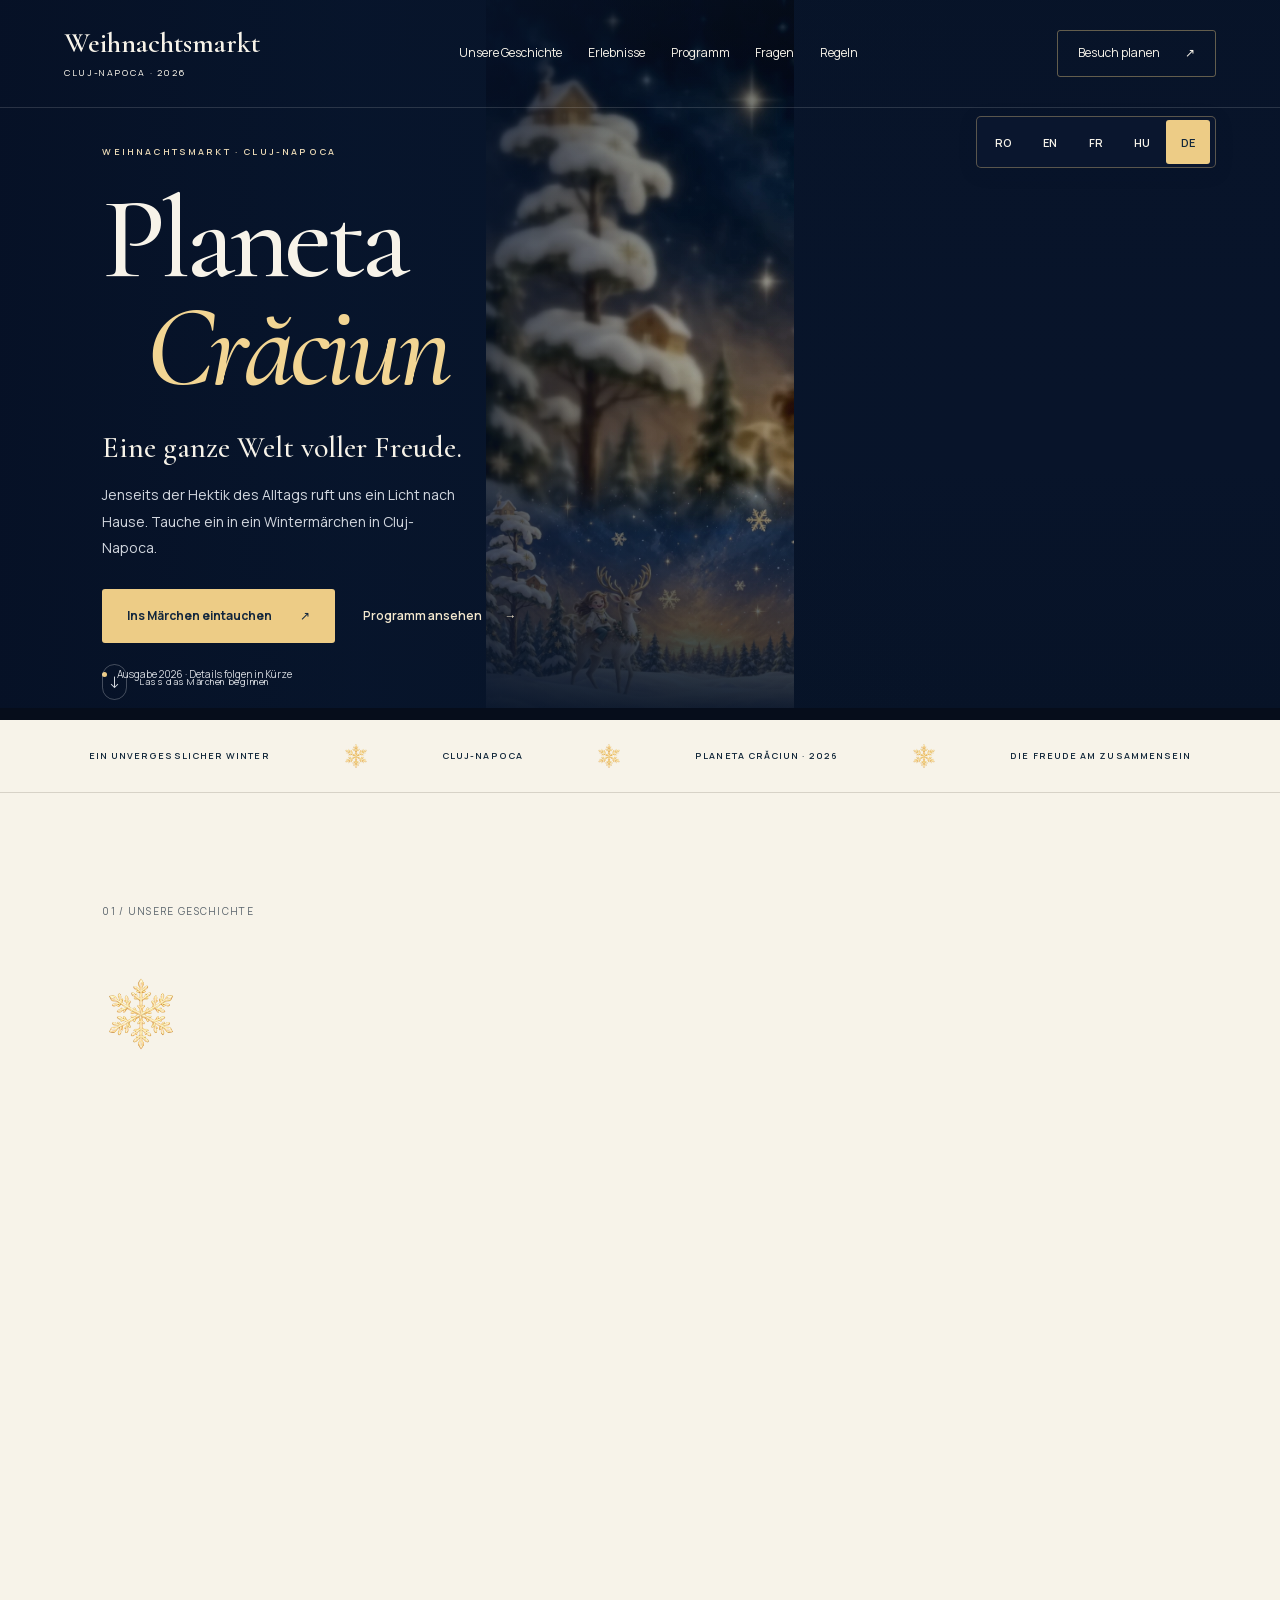
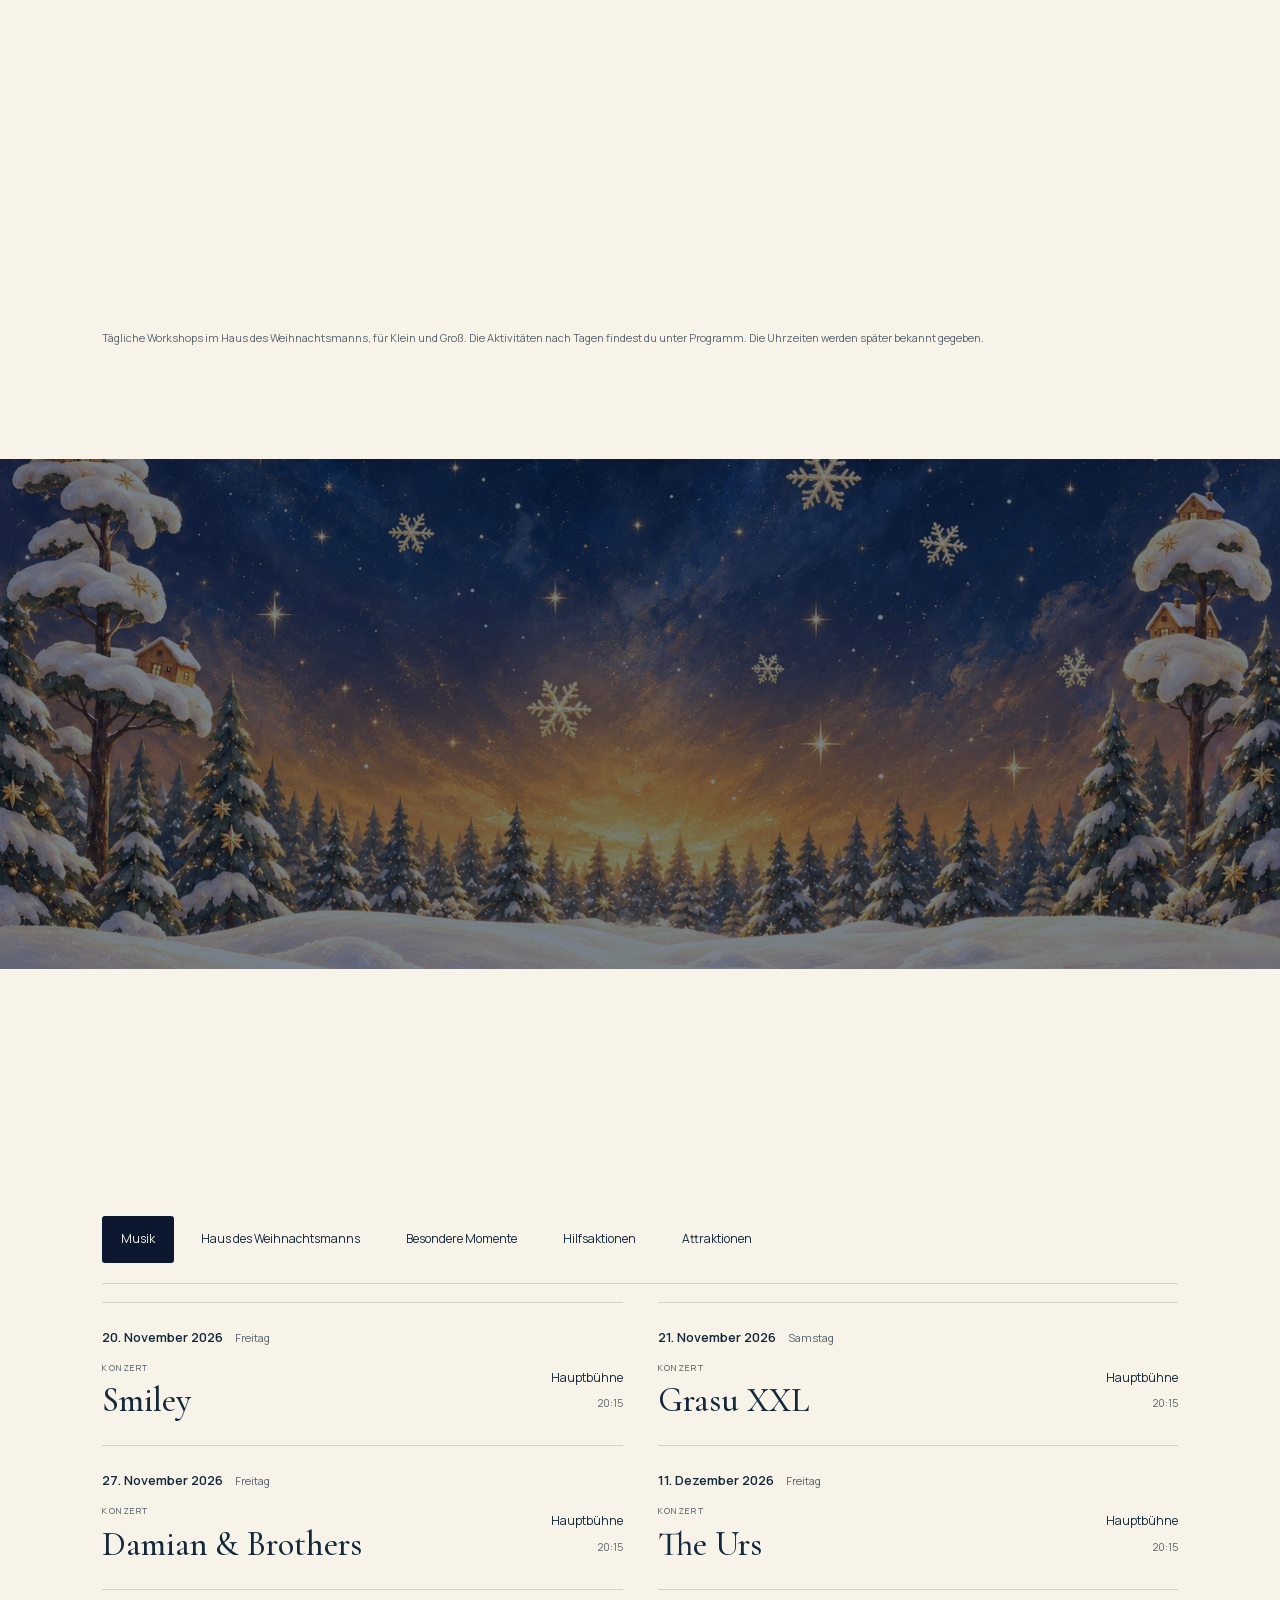
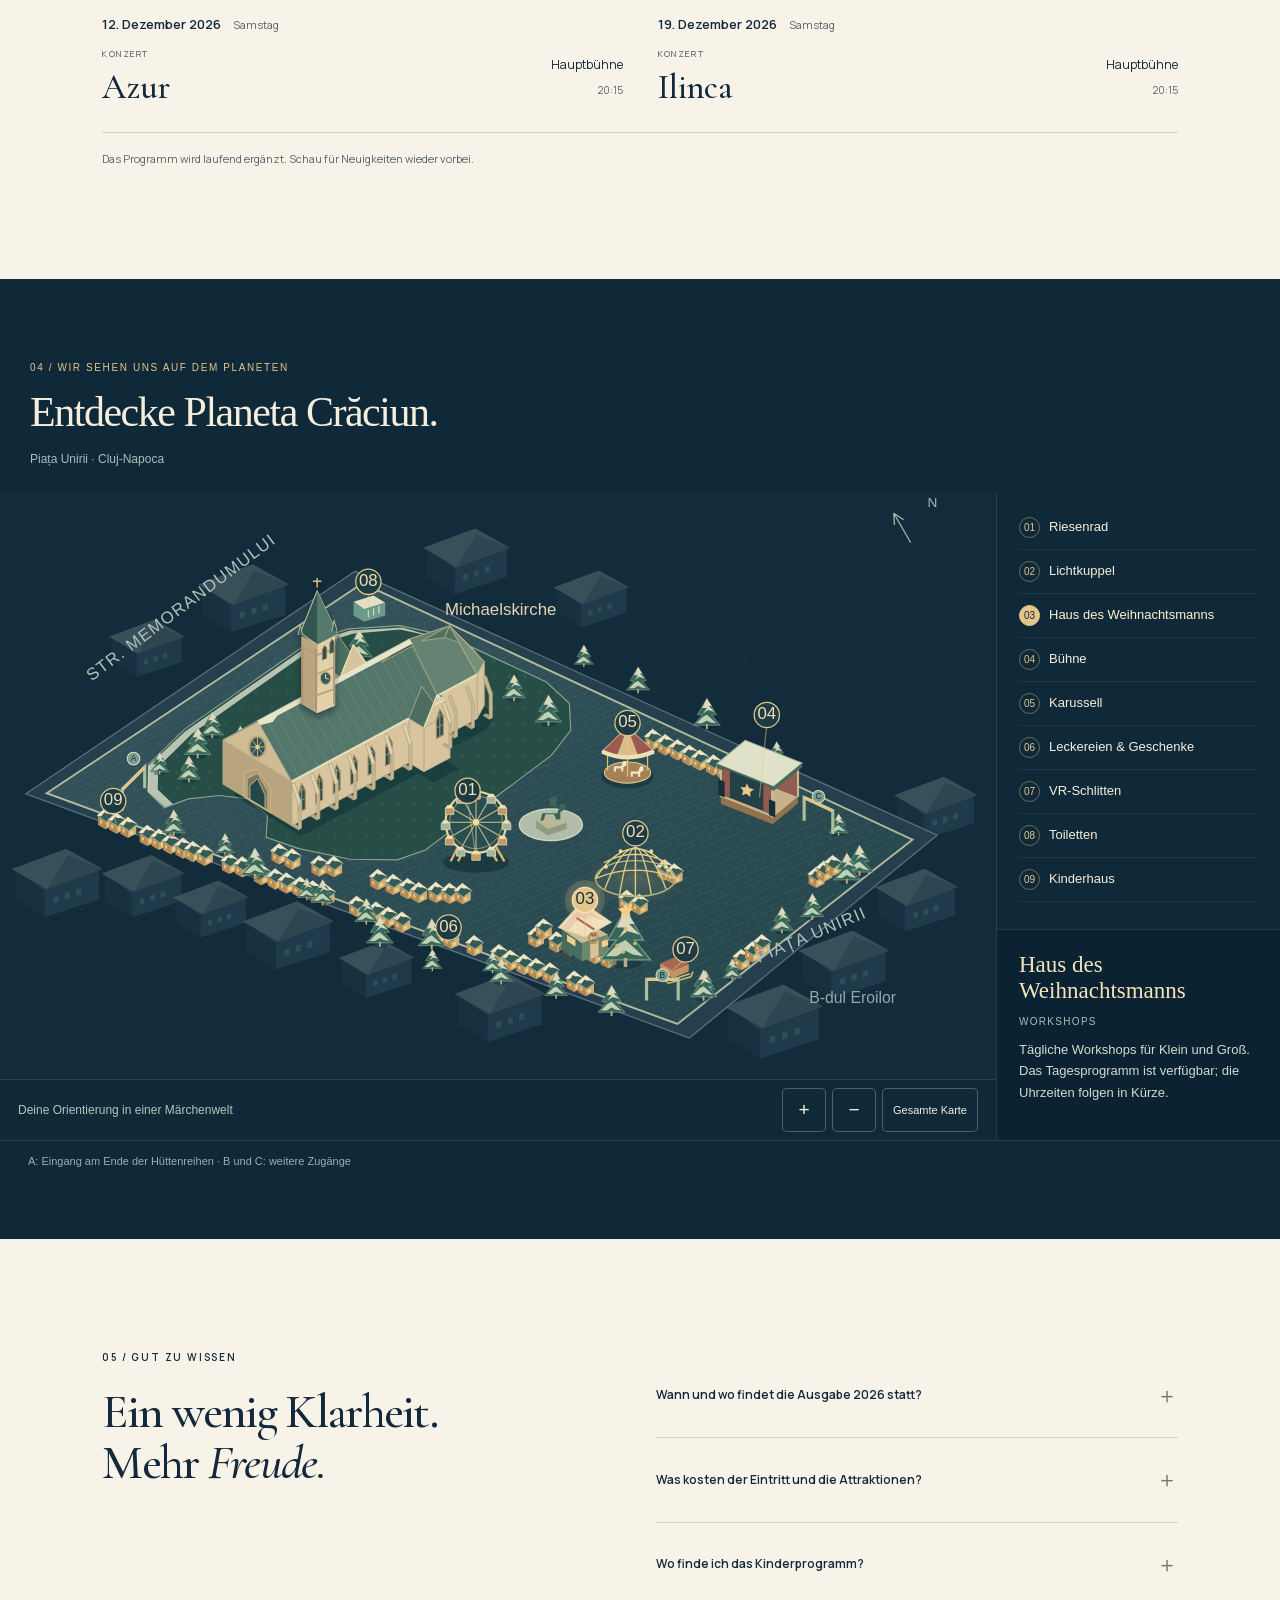
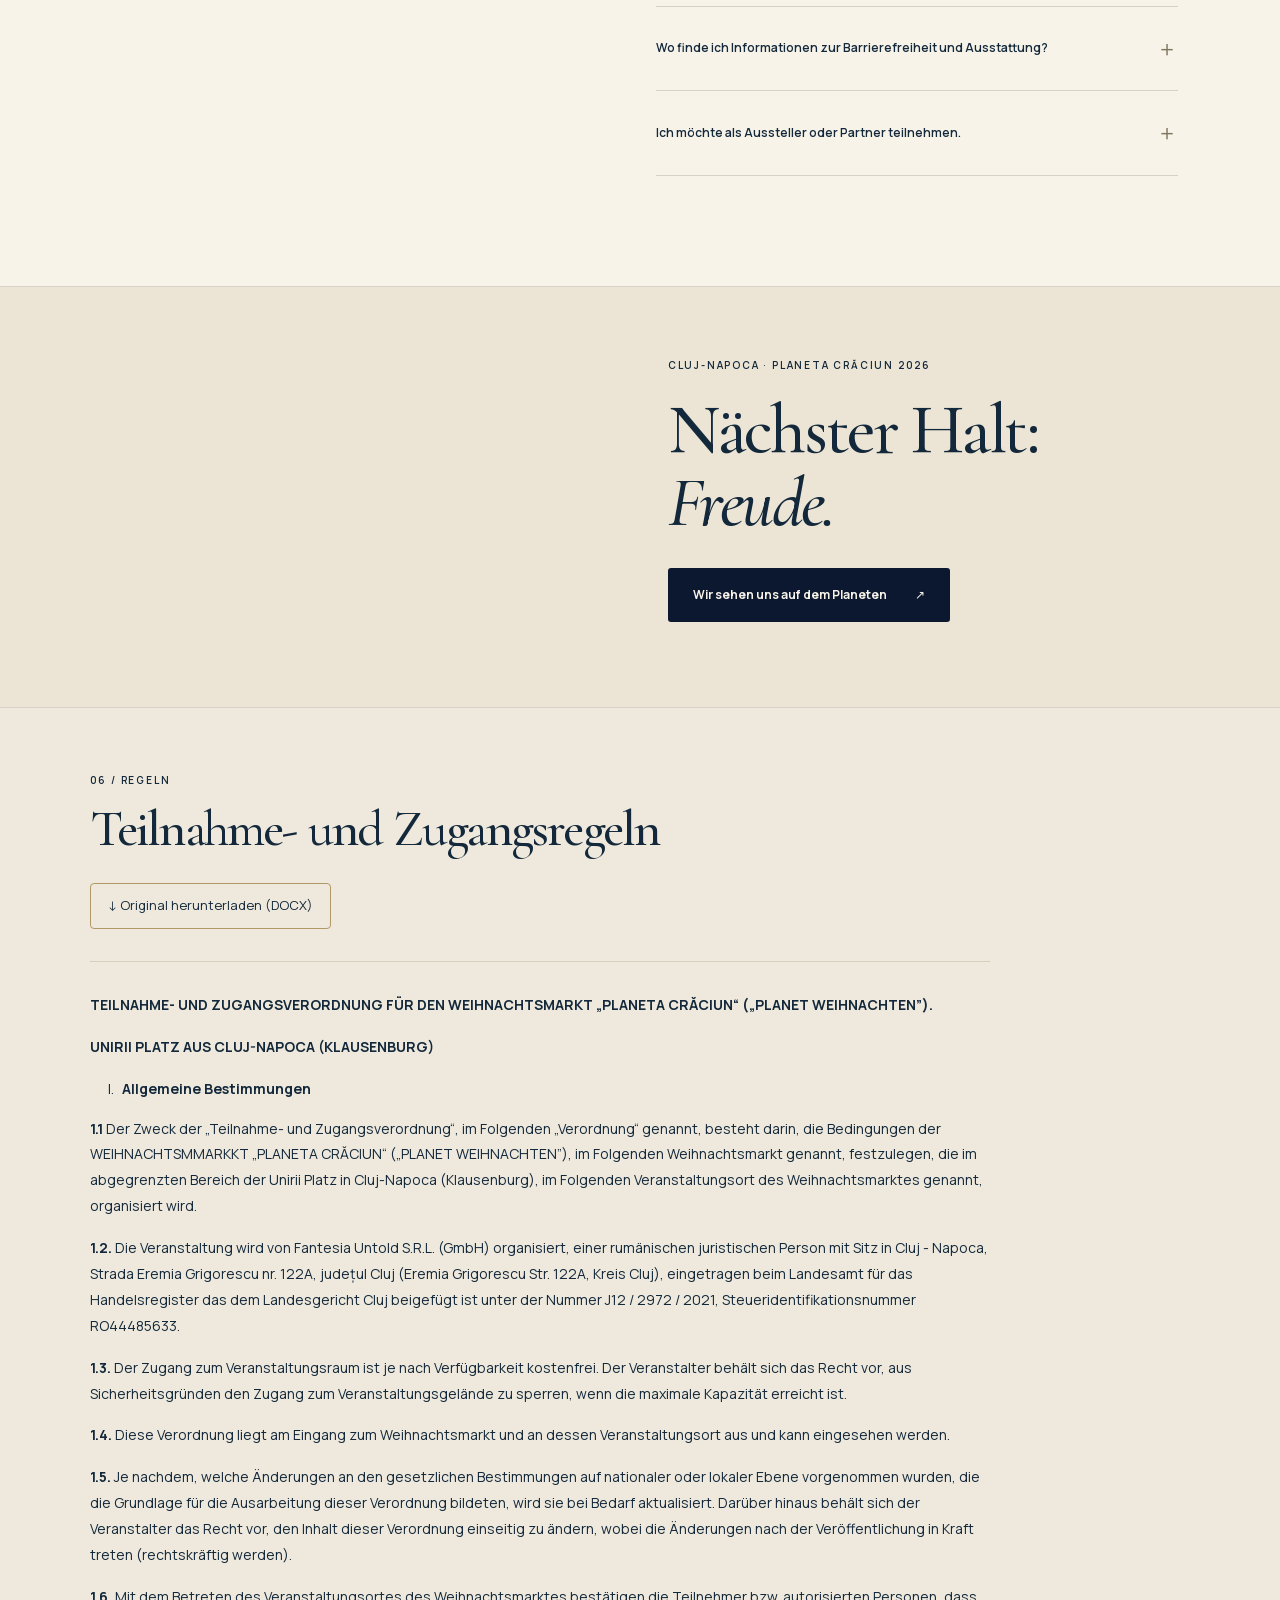
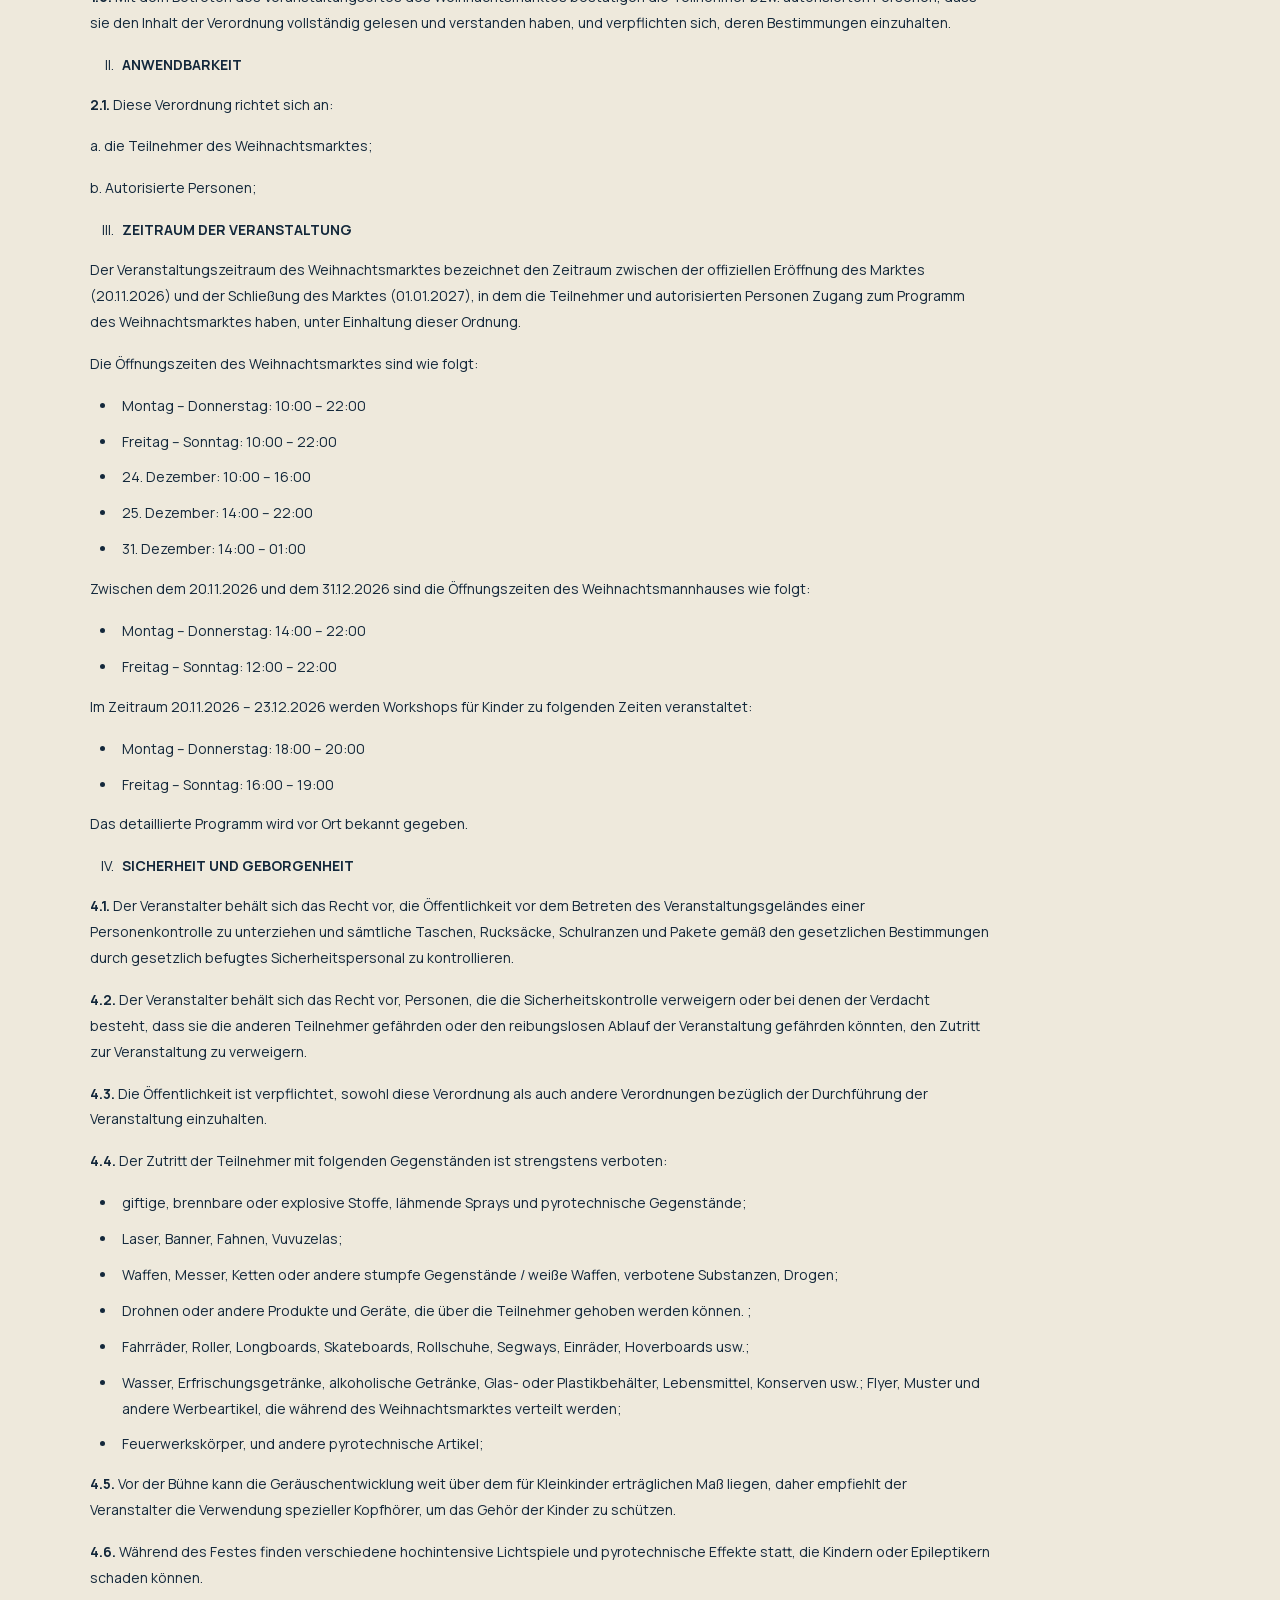
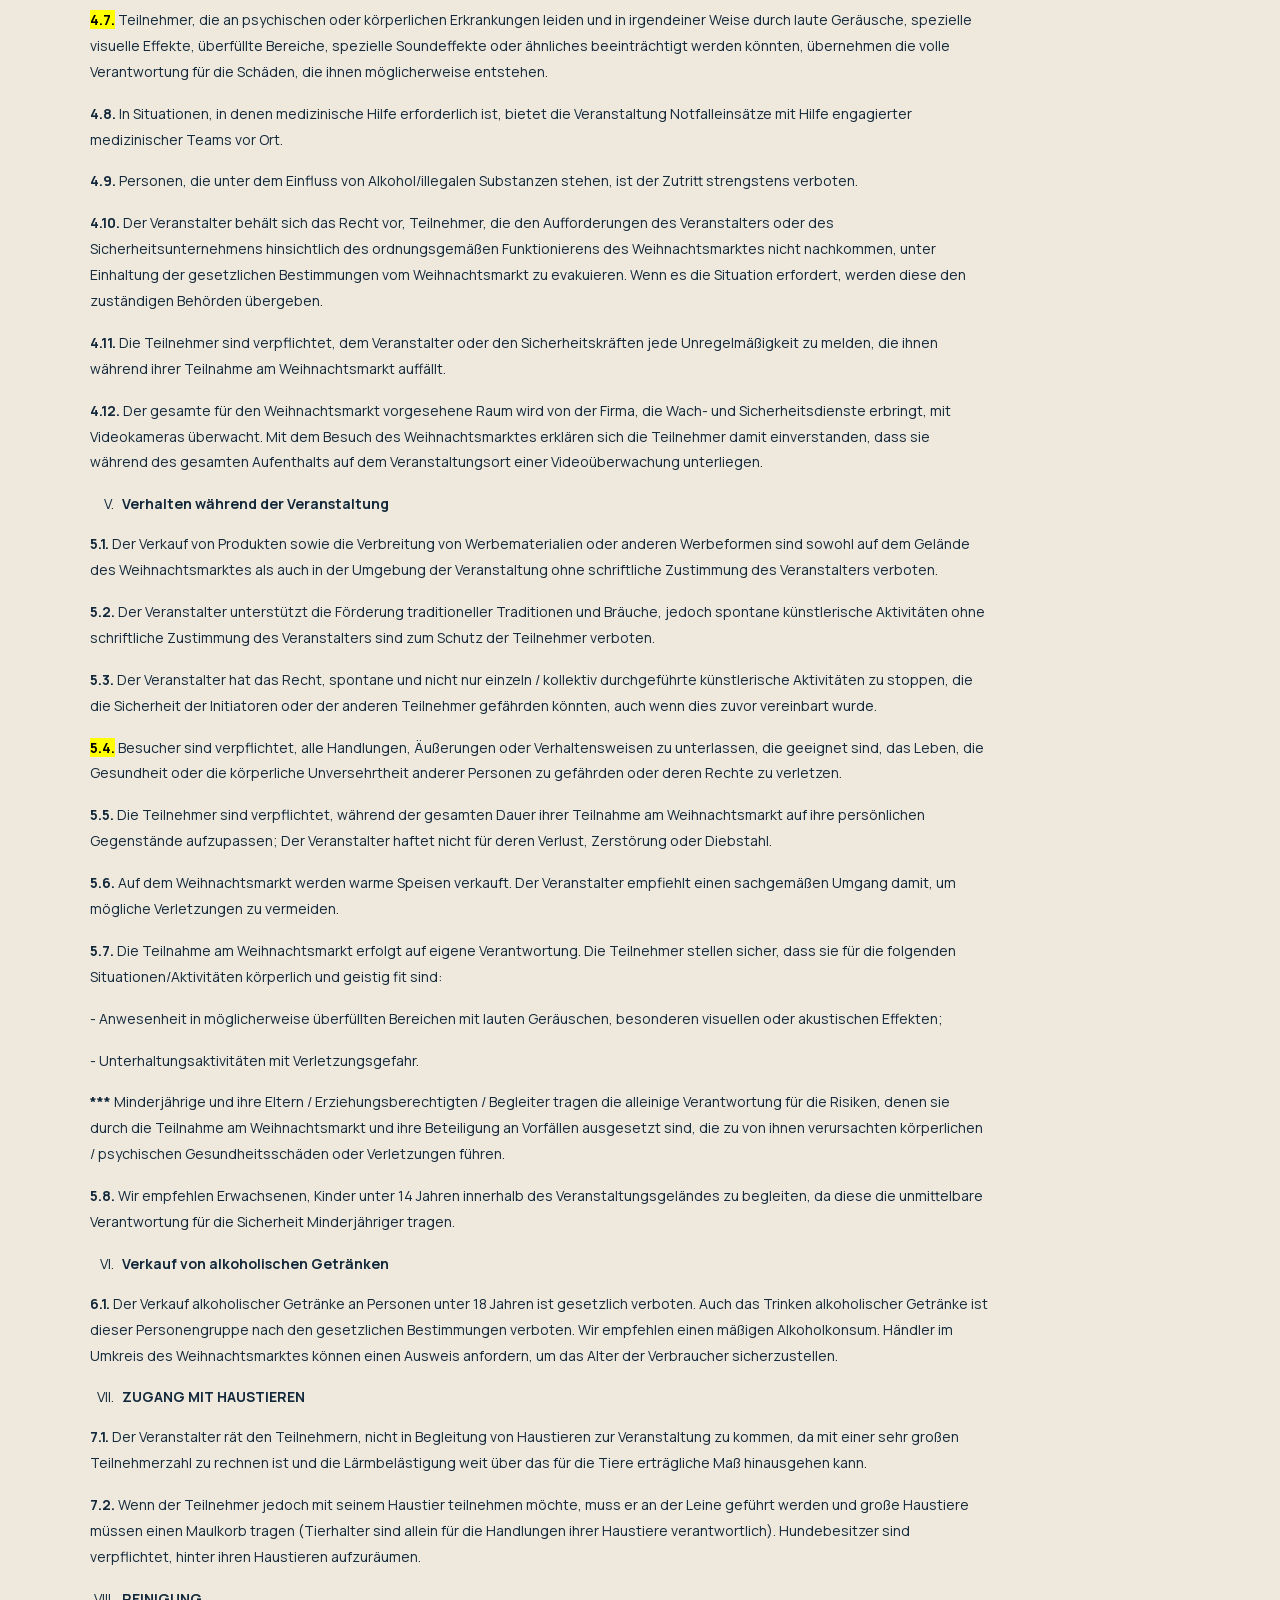
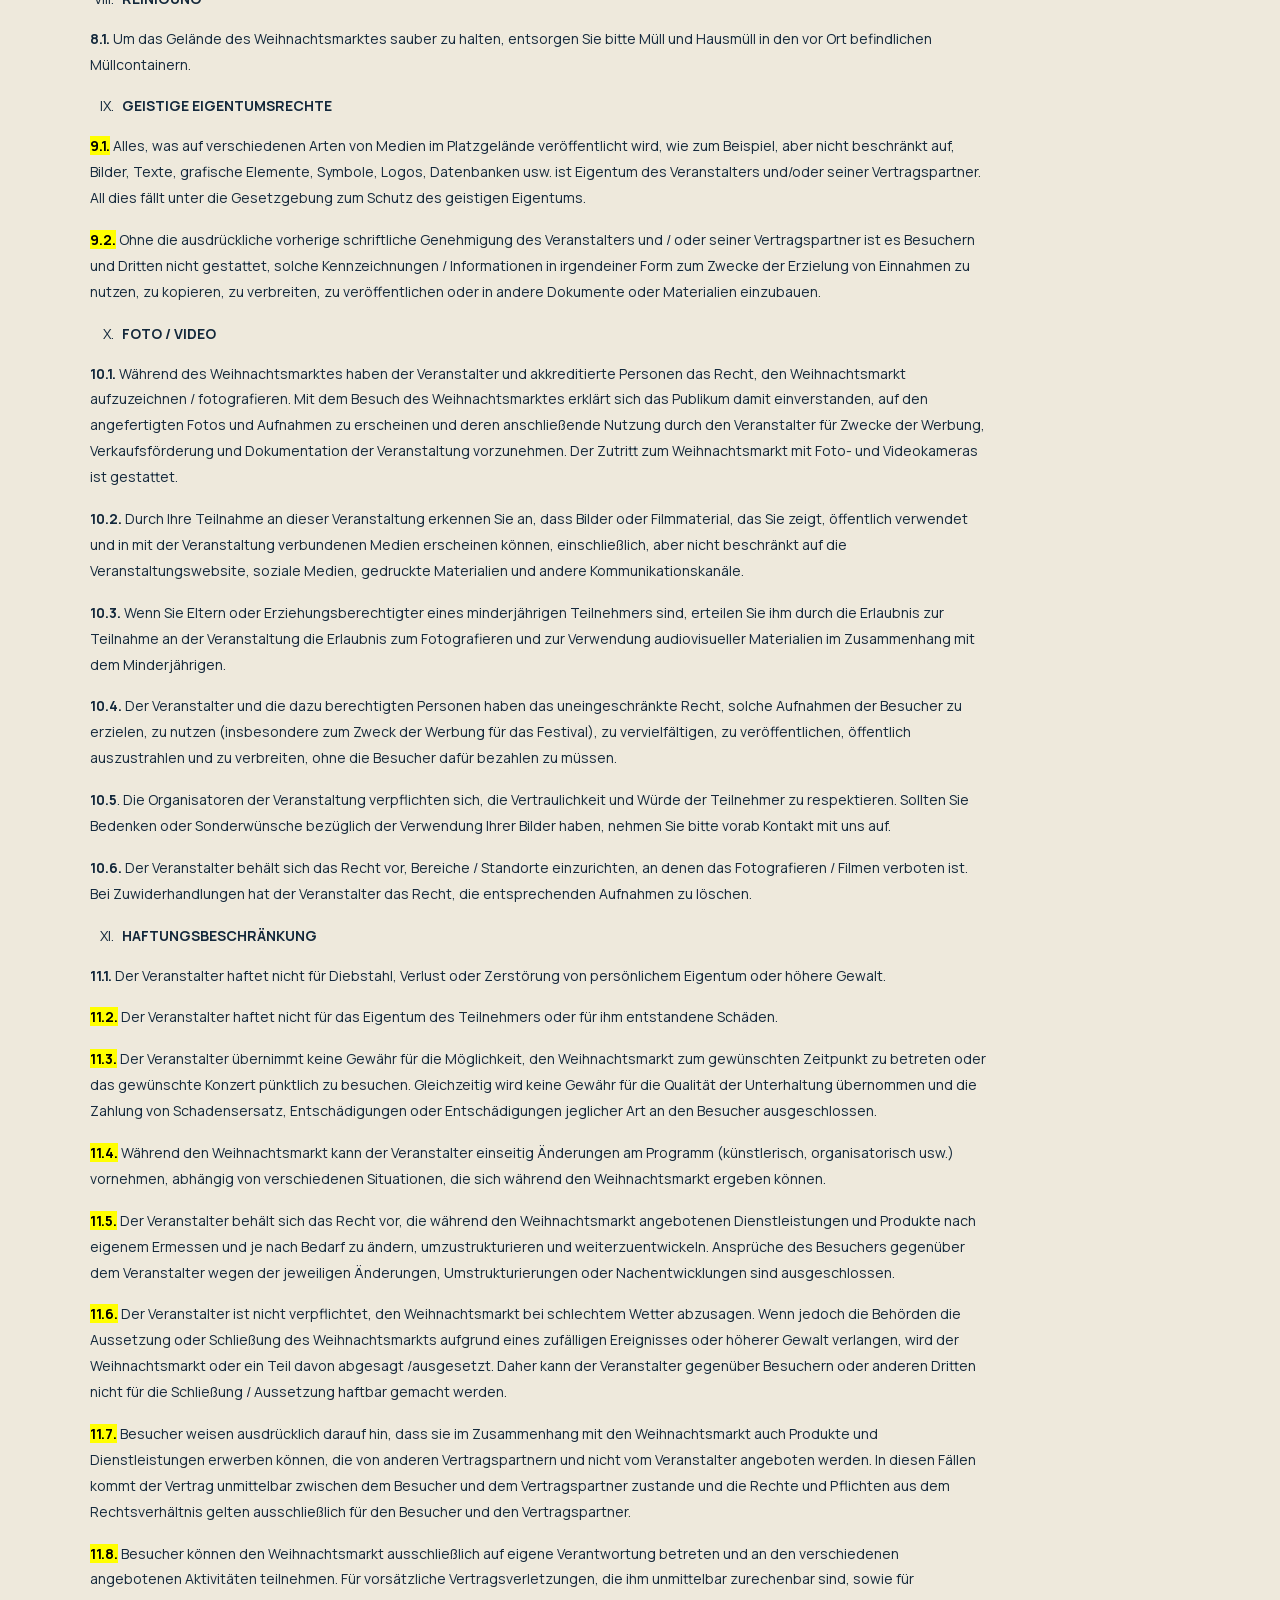
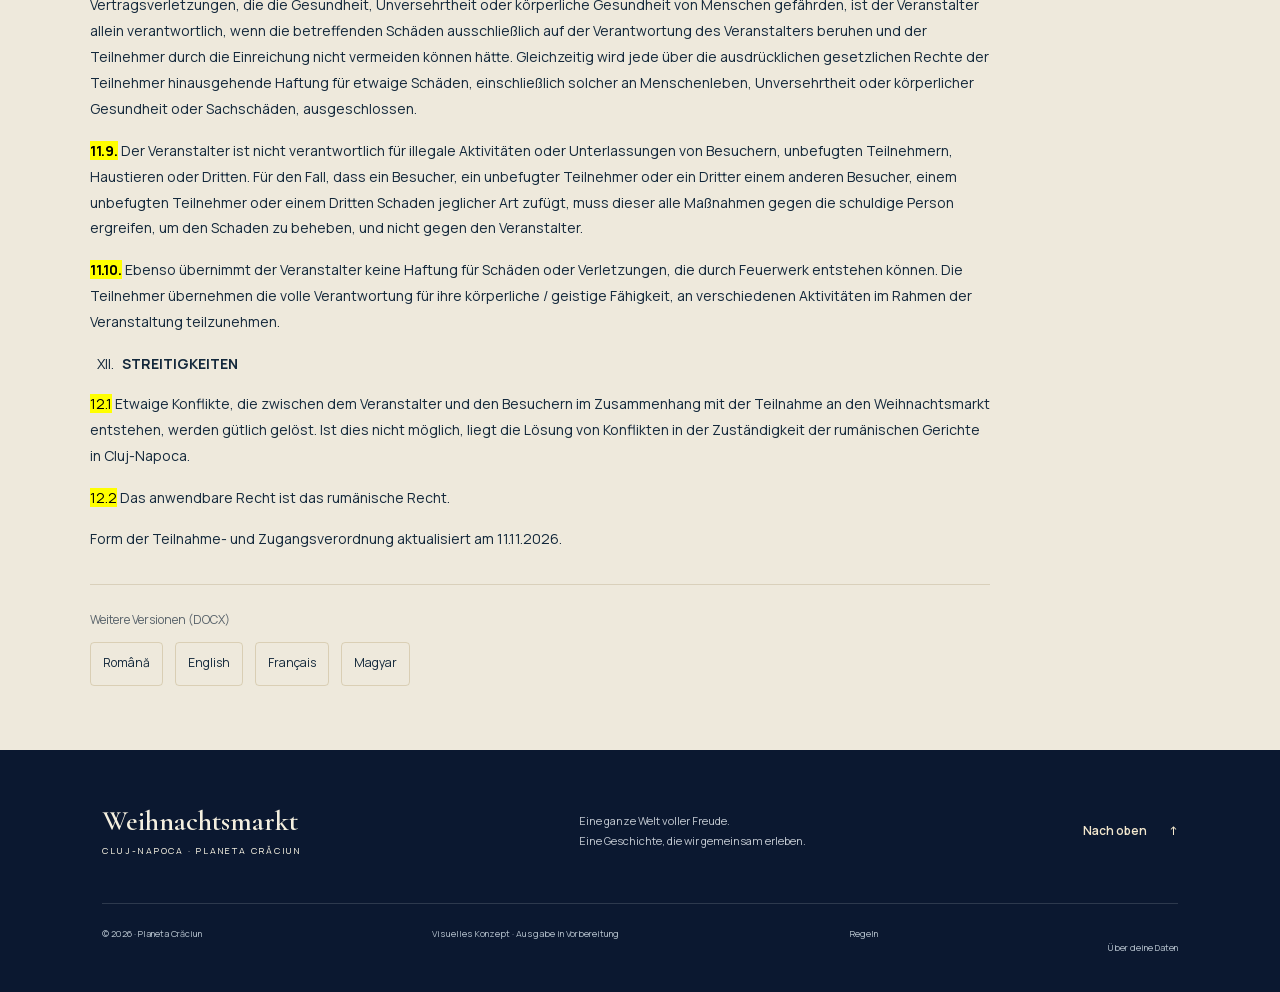
==== commit 67943222: "Update compact programme and supplied French regulations" ====
--- a/de.html
+++ b/de.html
@@ -5,7 +5,7 @@
 <meta http-equiv="Content-Security-Policy" content="default-src 'self'; script-src 'self'; style-src 'self'; font-src 'self'; img-src 'self' data:; object-src 'none'; base-uri 'none'; form-action 'none'"><meta name="referrer" content="strict-origin-when-cross-origin"><meta name="theme-color" content="#0b1830"><title>Planeta Crăciun 2026 | Weihnachtsmarkt Cluj-Napoca</title>
 <meta name="description" content="Entdecke Planeta Crăciun, die märchenhafte Welt des Weihnachtsmarkts in Cluj-Napoca. Erlebnisse, Programm und Besucherinformationen zur Ausgabe 2026.">
 <meta name="robots" content="noindex,nofollow"><meta property="og:type" content="website"><meta property="og:locale" content="de_DE"><meta property="og:title" content="Planeta Crăciun — Eine ganze Welt voller Freude"><meta property="og:description" content="Weihnachtsmarkt Cluj-Napoca • Ausgabe 2026"><meta property="og:image" content="https://saliery95.github.io/planeta-craciun-cluj-2026/assets/key-visual.webp">
-<link rel="icon" type="image/webp" href="assets/snowflake.webp"><link rel="preload" as="image" href="assets/hero-film-desktop-poster.webp?v=9" media="(min-width:561px)" fetchpriority="high"><link rel="preload" as="image" href="assets/hero-film-mobile-poster.webp?v=9" media="(max-width:560px)" fetchpriority="high"><link rel="stylesheet" href="fonts.css"><link rel="stylesheet" href="styles.css?v=11"><link rel="stylesheet" href="hero-film.css?v=9"><link rel="stylesheet" href="event-map.css?v=7"><script src="locales/de.js?v=804569724a5c" defer></script><script src="language-links.js?v=1" defer></script><script src="content.js?v=11" defer></script><script src="app.js?v=12" defer></script><script src="event-map.js?v=7" defer></script><script type="module" src="hero-film.js?v=9"></script>
+<link rel="icon" type="image/webp" href="assets/snowflake.webp"><link rel="preload" as="image" href="assets/hero-film-desktop-poster.webp?v=9" media="(min-width:561px)" fetchpriority="high"><link rel="preload" as="image" href="assets/hero-film-mobile-poster.webp?v=9" media="(max-width:560px)" fetchpriority="high"><link rel="stylesheet" href="fonts.css"><link rel="stylesheet" href="styles.css?v=12"><link rel="stylesheet" href="hero-film.css?v=9"><link rel="stylesheet" href="event-map.css?v=7"><script src="locales/de.js?v=945c4b230f2e" defer></script><script src="language-links.js?v=1" defer></script><script src="content.js?v=12" defer></script><script src="app.js?v=13" defer></script><script src="event-map.js?v=7" defer></script><script type="module" src="hero-film.js?v=9"></script>
 <link rel="stylesheet" href="language-switcher.css?v=1"><link rel="stylesheet" href="regulations.css?v=2"><!-- language-alternates --><link rel="alternate" hreflang="ro" href="index.html"><link rel="alternate" hreflang="en" href="en.html"><link rel="alternate" hreflang="fr" href="fr.html"><link rel="alternate" hreflang="hu" href="hu.html"><link rel="alternate" hreflang="de" href="de.html"><link rel="alternate" hreflang="x-default" href="index.html"><!-- /language-alternates --></head>
 <body>
 <a class="skip-link" href="#main">Zum Inhalt springen</a>
@@ -19,7 +19,7 @@
 <section class="story section-pad" id="poveste" aria-labelledby="story-title"><div class="story-label"><span class="chapter-number">01 / UNSERE GESCHICHTE</span><img src="assets/snowflake.webp" width="78" height="78" loading="lazy" alt=""></div><div class="story-copy reveal"><p class="eyebrow">FÜR DAS KIND IN UNS ALLEN</p><h2 id="story-title">Manche Orte besucht man.<br>Andere <em>fühlt man.</em></h2><div class="story-bottom"><p>Der Duft von Zimt. Ein Licht, das einen kalten Abend wärmt. Eine Hand, die man etwas fester hält. Weihnachten besteht aus kleinen Dingen, die irgendwann alles bedeuten.</p><p>Planeta Crăciun lädt dich ein, langsamer zu werden. Dich umzusehen. Und mit deinen Lieblingsmenschen die Freude am Hiersein neu zu entdecken.</p></div></div></section>
 <section class="experiences section-pad" id="experiente" aria-labelledby="experiences-title"><div class="section-heading reveal"><div><p class="eyebrow">02 / UNSERE WELT ENTDECKEN</p><h2 id="experiences-title">Folge deiner <em>Freude.</em></h2></div><p>Jede Geschichte hat einen Anfang.<br>Wo möchtest du beginnen?</p></div><div class="experience-grid"><button class="experience-card card-wonder reveal" data-story="wonder"><div class="card-top"><span>FÜR KLEIN UND GROSS</span><span aria-hidden="true">01</span></div><div class="card-art"><img src="assets/rocking-horse.webp" width="650" height="433" loading="lazy" alt="Weißes Märchenschaukelpferd mit goldenen Details"></div><div class="card-bottom"><div><h3>Zurück in die Kindheit</h3><p>Tägliche Workshops im Haus des Weihnachtsmanns.</p></div><span class="round-arrow" aria-hidden="true">↗</span></div></button><button class="experience-card card-taste reveal" data-story="taste"><div class="card-top"><span>GENUSS, DER UNS ZUSAMMENBRINGT</span><span aria-hidden="true">02</span></div><div class="card-art"><img src="assets/cottage.webp" width="650" height="600" loading="lazy" alt="Beleuchtetes, schneebedecktes Lebkuchenhaus"></div><div class="card-bottom"><div><h3>Der Geschmack der Festtage</h3><p>Eine süße Pause. Eine warme Erinnerung.</p></div><span class="round-arrow" aria-hidden="true">↗</span></div></button><button class="experience-card card-gift reveal" data-story="gift"><div class="card-top"><span>DIE FREUDE AM SCHENKEN</span><span aria-hidden="true">03</span></div><div class="card-art"><img src="assets/gift.webp" width="493" height="500" loading="lazy" alt="Cremefarbenes Geschenk mit goldenem und grünem Band"></div><div class="card-bottom"><div><h3>Geschenke mit Geschichte</h3><p>Mit Gedanken an einen besonderen Menschen ausgewählt.</p></div><span class="round-arrow" aria-hidden="true">↗</span></div></button></div><p class="section-footnote">Tägliche Workshops im Haus des Weihnachtsmanns, für Klein und Groß. Die Aktivitäten nach Tagen findest du unter Programm. Die Uhrzeiten werden später bekannt gegeben.</p></section>
 <section class="interlude" aria-label="Die Freude am Zusammensein"><img src="assets/winter-landscape.webp" alt="Illustrierte Winterlandschaft mit verschneitem Wald und goldenem Licht" loading="lazy" width="1670" height="941"><div class="interlude-copy reveal"><p class="eyebrow light">EINANDER NÄHER</p><p class="interlude-title">Am schönsten<br>ist es <em>gemeinsam.</em></p><a class="text-link light-link" href="#vizita">Zeit für einen märchenhaften Abend <span aria-hidden="true">↗</span></a></div></section>
-<section class="program section-pad" id="program" aria-labelledby="program-title"><div class="section-heading reveal"><div><p class="eyebrow">03 / DER PLANETENKALENDER</p><h2 id="program-title" tabindex="-1">Abende werden zu <em>Erinnerungen.</em></h2></div><p>Workshops im Haus des Weihnachtsmanns, für Klein und Groß.<br>20. November – 23. Dezember · Uhrzeiten folgen in Kürze.</p></div><div class="program-controls" aria-label="Programm filtern"><div class="filter-group" role="group" aria-label="Aktivitätskategorien"><button class="filter active" aria-pressed="true" data-category="all">Gesamtes Programm</button><button class="filter" aria-pressed="false" data-category="music">Musik</button><button class="filter" aria-pressed="false" data-category="kids">Für Kinder</button><button class="filter" aria-pressed="false" data-category="special">Besondere Momente</button></div><label class="date-label">Tag auswählen <input type="date" id="program-date" aria-label="Tag für das Programm auswählen"></label></div><div class="program-results" id="program-results" aria-live="polite" aria-atomic="true"></div><p class="program-note">Das Tagesprogramm ist verfügbar. Die Uhrzeiten der Workshops und Begegnungen werden später ergänzt.</p></section>
+<section class="program section-pad" id="program" aria-labelledby="program-title"><div class="section-heading reveal"><div><p class="eyebrow">03 / DER PLANETENKALENDER</p><h2 id="program-title" tabindex="-1">Abende werden zu <em>Erinnerungen.</em></h2></div><p>Konzerte, Workshops und schöne Entdeckungen.<br>Wähle dein Erlebnis auf Planeta Crăciun.</p></div><div class="program-controls"><div class="filter-group" role="tablist" aria-label="Entdecke das Programm"><button id="tab-music" class="filter active" role="tab" aria-selected="true" aria-controls="program-results" data-category="music">Musik</button><button id="tab-kids" class="filter" role="tab" aria-selected="false" aria-controls="program-results" tabindex="-1" data-category="kids">Haus des Weihnachtsmanns</button><button id="tab-special" class="filter" role="tab" aria-selected="false" aria-controls="program-results" tabindex="-1" data-category="special">Besondere Momente</button><button id="tab-campaigns" class="filter" role="tab" aria-selected="false" aria-controls="program-results" tabindex="-1" data-category="campaigns">Hilfsaktionen</button><button id="tab-attractions" class="filter" role="tab" aria-selected="false" aria-controls="program-results" tabindex="-1" data-category="attractions">Attraktionen</button></div></div><div class="program-days" id="program-days" hidden><button id="program-prev" class="day-step" aria-label="Vorheriger Tag">←</button><label class="date-label">Tag auswählen <input type="date" id="program-date" min="2026-11-20" max="2026-12-23" value="2026-11-20" aria-label="Tag für das Programm auswählen"></label><button id="program-next" class="day-step" aria-label="Nächster Tag">→</button></div><div class="program-results" id="program-results" role="tabpanel" aria-labelledby="tab-music" tabindex="0"></div><p class="program-note" id="program-note"></p></section>
 <section class="event-map-section" id="vizita" aria-labelledby="dm-title"><div id="pc-drawn-map" aria-labelledby="dm-title" data-zoomed="false">
  <header class="dm-heading"><p class="dm-eyebrow">04 / WIR SEHEN UNS AUF DEM PLANETEN</p><h2 id="dm-title">Entdecke Planeta Crăciun.</h2><p class="dm-location">Piața Unirii · Cluj-Napoca</p></header>
  <div class="dm-viewport">
@@ -309,7 +309,7 @@
  <div class="dm-detail" aria-live="polite"><div class="dm-detail-head"><h3></h3><span class="dm-kind"></span></div><p class="dm-description"></p></div>
  <p class="dm-foot">A: Eingang am Ende der Hüttenreihen · B und C: weitere Zugänge</p>
 </div></section>
-<section class="faq section-pad" id="intrebari" aria-labelledby="faq-title"><div class="faq-heading"><p class="eyebrow">05 / GUT ZU WISSEN</p><h2 id="faq-title">Ein wenig Klarheit.<br>Mehr <em>Freude.</em></h2><img src="assets/teddy.webp" alt="Teddybär mit grünem Schal" width="375" height="450" loading="lazy"></div><div class="faq-list"><details><summary>Wann und wo findet die Ausgabe 2026 statt?<span aria-hidden="true">＋</span></summary><p>Der Markt findet vom 20. November 2026 bis zum 1. Januar 2027 auf der Piața Unirii in Cluj-Napoca statt. Das Workshop-Programm für den 20. November bis 23. Dezember ist verfügbar; das genaue Zeitfenster für jeden Workshop wird später ergänzt.</p></details><details><summary>Was kosten der Eintritt und die Attraktionen?<span aria-hidden="true">＋</span></summary><p>Der Eintritt zum Markt ist im Rahmen der verfügbaren Kapazität kostenlos, gemäß den Teilnahme- und Zugangsregeln. Preise für kostenpflichtige Attraktionen und Aktivitäten sind auf dieser Website noch nicht veröffentlicht.</p></details><details><summary>Wo finde ich das Kinderprogramm?<span aria-hidden="true">＋</span></summary><p>Wähle im Bereich Programm den Filter „Für Kinder“ oder einen Tag aus. Hier findest du die Workshops im Haus des Weihnachtsmanns und die Begegnungen mit dem Weihnachtsmann vom 20. November bis 23. Dezember. Die Uhrzeiten werden später bekannt gegeben.</p><a class="text-link" href="#program">Zum Programm <span aria-hidden="true">↗</span></a></details><details><summary>Wo finde ich Informationen zur Barrierefreiheit und Ausstattung?<span aria-hidden="true">＋</span></summary><p>Toiletten und Eingänge sind auf der Karte markiert. Angaben zu barrierefreien Wegen, dem Zugang mit Kinderwagen und der Nutzung der Einrichtungen werden vor der Eröffnung ergänzt.</p></details><details><summary>Ich möchte als Aussteller oder Partner teilnehmen.<span aria-hidden="true">＋</span></summary><p>Die Teilnahmebedingungen und Kontaktdaten des Teams für die Ausgabe 2026 werden hier bekannt gegeben. Diese Website nimmt derzeit noch keine Anmeldungen oder Anfragen entgegen.</p></details></div></section>
+<section class="faq section-pad" id="intrebari" aria-labelledby="faq-title"><div class="faq-heading"><p class="eyebrow">05 / GUT ZU WISSEN</p><h2 id="faq-title">Ein wenig Klarheit.<br>Mehr <em>Freude.</em></h2><img src="assets/teddy.webp" alt="Teddybär mit grünem Schal" width="375" height="450" loading="lazy"></div><div class="faq-list"><details><summary>Wann und wo findet die Ausgabe 2026 statt?<span aria-hidden="true">＋</span></summary><p>Der Markt findet vom 20. November 2026 bis zum 1. Januar 2027 auf der Piața Unirii in Cluj-Napoca statt. Das Workshop-Programm für den 20. November bis 23. Dezember ist verfügbar; das genaue Zeitfenster für jeden Workshop wird später ergänzt.</p></details><details><summary>Was kosten der Eintritt und die Attraktionen?<span aria-hidden="true">＋</span></summary><p>Der Eintritt zum Markt ist im Rahmen der verfügbaren Kapazität kostenlos, gemäß den Teilnahme- und Zugangsregeln. Preise für kostenpflichtige Attraktionen und Aktivitäten sind auf dieser Website noch nicht veröffentlicht.</p></details><details><summary>Wo finde ich das Kinderprogramm?<span aria-hidden="true">＋</span></summary><p>Wähle im Bereich Programm „Haus des Weihnachtsmanns“ und den gewünschten Tag. Dort findest du Workshops und Begegnungen mit dem Weihnachtsmann vom 20. November bis zum 23. Dezember. Die Uhrzeiten werden später bekannt gegeben.</p><a class="text-link" href="#program">Zum Programm <span aria-hidden="true">↗</span></a></details><details><summary>Wo finde ich Informationen zur Barrierefreiheit und Ausstattung?<span aria-hidden="true">＋</span></summary><p>Toiletten und Eingänge sind auf der Karte markiert. Angaben zu barrierefreien Wegen, dem Zugang mit Kinderwagen und der Nutzung der Einrichtungen werden vor der Eröffnung ergänzt.</p></details><details><summary>Ich möchte als Aussteller oder Partner teilnehmen.<span aria-hidden="true">＋</span></summary><p>Die Teilnahmebedingungen und Kontaktdaten des Teams für die Ausgabe 2026 werden hier bekannt gegeben. Diese Website nimmt derzeit noch keine Anmeldungen oder Anfragen entgegen.</p></details></div></section>
 <section class="closing"><img src="assets/train.webp" width="850" height="455" alt="Märchenhafter Zug in Grün und Gold" loading="lazy"><div><p class="eyebrow">CLUJ-NAPOCA · PLANETA CRĂCIUN 2026</p><h2>Nächster Halt:<br><em>Freude.</em></h2><a class="button dark" href="#vizita">Wir sehen uns auf dem Planeten <span aria-hidden="true">↗</span></a></div></section>
 <section class="regulations-section" id="regulamente" aria-labelledby="rules-title"><p class="eyebrow">06 / REGELN</p><h2 id="rules-title">Teilnahme- und Zugangsregeln</h2><!-- rules-content --><a class="rules-download" href="assets/regulations/de.docx" download="Planeta-Craciun-Regulament-DE.docx">↓ Original herunterladen (DOCX)</a><article class="rules-document rules-inline" lang="de" aria-labelledby="rules-title"><p><strong><span class="smallcaps">TEILNAHME- UND ZUGANGSVERORDNUNG FÜR DEN WEIHNACHTSMARKT „PLANETA CRĂCIUN“ („PLANET WEIHNACHTEN”).</span></strong></p>
 <p><strong><span class="smallcaps">UNIRII PLATZ AUS CLUJ-NAPOCA (KLAUSENBURG)</span></strong></p>
@@ -435,7 +435,7 @@
 <p><mark>12.1</mark> Etwaige Konflikte, die zwischen dem Veranstalter und den Besuchern im Zusammenhang mit der Teilnahme an den Weihnachtsmarkt entstehen, werden gütlich gelöst. Ist dies nicht möglich, liegt die Lösung von Konflikten in der Zuständigkeit der rumänischen Gerichte in Cluj-Napoca.</p>
 <p><mark>12.2</mark> Das anwendbare Recht ist das rumänische Recht.</p>
 <p>Form der Teilnahme- und Zugangsverordnung aktualisiert am 11.11.2026.</p>
-</article><div class="rules-originals"><p>Weitere Versionen (DOCX)</p><nav aria-label="Regeln in einer anderen Sprache herunterladen"><a href="assets/regulations/ro.docx" download="Planeta-Craciun-Regulament-RO.docx" hreflang="ro" lang="ro">Română</a><a href="assets/regulations/en.docx" download="Planeta-Craciun-Regulament-EN.docx" hreflang="en" lang="en">English</a><a href="assets/regulations/it.docx" download="Planeta-Craciun-Regulament-IT.docx" hreflang="it" lang="it">Italiano</a><a href="assets/regulations/hu.docx" download="Planeta-Craciun-Regulament-HU.docx" hreflang="hu" lang="hu">Magyar</a></nav></div><!-- /rules-content --></section>
+</article><div class="rules-originals"><p>Weitere Versionen (DOCX)</p><nav aria-label="Regeln in einer anderen Sprache herunterladen"><a href="assets/regulations/ro.docx" download="Planeta-Craciun-Regulament-RO.docx" hreflang="ro" lang="ro">Română</a><a href="assets/regulations/en.docx" download="Planeta-Craciun-Regulament-EN.docx" hreflang="en" lang="en">English</a><a href="assets/regulations/fr.docx" download="Planeta-Craciun-Regulament-FR.docx" hreflang="fr" lang="fr">Français</a><a href="assets/regulations/hu.docx" download="Planeta-Craciun-Regulament-HU.docx" hreflang="hu" lang="hu">Magyar</a></nav></div><!-- /rules-content --></section>
 </main><footer class="site-footer"><div class="footer-top"><a class="brand" href="#top"><span class="brand-title">Weihnachtsmarkt</span><span class="brand-detail">CLUJ-NAPOCA · PLANETA CRĂCIUN</span></a><p>Eine ganze Welt voller Freude.<br>Eine Geschichte, die wir gemeinsam erleben.</p><a class="text-link light-link" href="#top">Nach oben <span aria-hidden="true">↑</span></a></div><div class="footer-bottom"><span>© 2026 · Planeta Crăciun</span><span>Visuelles Konzept · Ausgabe in Vorbereitung</span><a class="footer-regulations" href="#regulamente">Regeln</a><button class="footer-privacy" data-story="privacy">Über deine Daten</button></div></footer>
 <dialog id="story-dialog" aria-labelledby="dialog-title"><button class="dialog-close" aria-label="Details schließen">Schließen <span aria-hidden="true">×</span></button><div id="dialog-content"></div></dialog><div class="toast" id="toast" role="status" hidden></div><noscript><p class="noscript">Du kannst die Geschichte und die Informationen auf dieser Seite erkunden. Programmfilter, Erlebnisdetails und die interaktive Karte benötigen JavaScript.</p></noscript>
 </body></html>
--- a/styles.css
+++ b/styles.css
@@ -24,3 +24,10 @@
 .event-time{font-size:10px;color:var(--muted);margin-top:5px}
 @media(max-width:900px){.event-row{grid-template-columns:145px minmax(0,1fr);gap:12px 22px}.event-venue{grid-column:2}}
 @media(max-width:560px){.event-row{grid-template-columns:minmax(0,1fr);gap:12px;padding:24px 0}.event-venue{grid-column:auto}.event-date{display:flex;align-items:baseline;gap:12px;flex-wrap:wrap}.event-weekday{margin-top:0}.event-row h3{font-size:30px}.event-venue p{display:inline}.event-time:before{content:' · ';white-space:pre}}
+/* Compact programme: independent views, one workshop day at a time. */
+.program-controls .filter-group{width:100%;gap:8px}.program-controls .filter{font-size:12px;min-height:46px;padding:12px 18px;white-space:normal}
+.program-days{display:flex;justify-content:center;align-items:center;gap:18px;padding:25px 0 10px}.program-days[hidden]{display:none}.day-step{border:1px solid var(--line);background:transparent;border-radius:50%;width:44px;height:44px;font-size:20px;flex-shrink:0}.day-step:disabled{opacity:.35;cursor:default}.program-days .date-label{gap:15px}
+.concert-grid{display:grid;grid-template-columns:repeat(2,minmax(0,1fr));column-gap:35px}.concert-grid .event-row{grid-template-columns:minmax(0,1fr) auto;gap:12px;padding:25px 0}.concert-grid .event-date{grid-column:1/-1;display:flex;gap:12px;flex-wrap:wrap;align-items:baseline}.concert-grid .event-weekday{margin:0}.concert-grid .event-venue{grid-column:auto;text-align:right}.concert-grid .event-row h3{font-size:34px}.program-results{padding-top:18px}.program-results:focus-visible{outline:2px solid #b67516;outline-offset:8px}
+.agenda-grid{display:grid;grid-template-columns:repeat(3,minmax(0,1fr));gap:18px;padding:15px 0 25px}.agenda-card{padding:25px;border:1px solid var(--line);background:#f0ece2;border-radius:4px;min-width:0}.agenda-card h3{font-size:32px;line-height:1.1;margin:8px 0 14px;overflow-wrap:anywhere}.agenda-card>p:not(.event-kind){font-size:13px;color:var(--muted)}.santa-dates{padding-left:18px;margin-bottom:0;font-size:13px}.lights-show{display:grid;grid-template-columns:1fr 1fr;background:var(--navy);color:var(--cream);margin:12px 0 22px;border-radius:4px;overflow:hidden}.lights-show figure{margin:0;position:relative;min-height:330px}.lights-show img{width:100%;height:100%;object-fit:cover;position:absolute;inset:0}.lights-show figcaption{position:absolute;bottom:0;left:0;padding:7px 12px;background:#0b1830dc;font-size:10px}.lights-copy{padding:35px}.lights-copy h3{font-family:Manrope,Arial,sans-serif;font-size:24px;line-height:1.25;letter-spacing:.02em;margin:12px 0 16px;font-weight:600}.lights-copy>p{font-size:13px}.lights-copy .event-kind{color:var(--gold)}.show-times{list-style:none;display:grid;grid-template-columns:1fr 1fr;gap:8px;padding:0;margin:24px 0 0}.show-times li{padding:10px 8px;border:1px solid #edcc8650;border-radius:3px;text-align:center;white-space:nowrap;font-size:12px;font-variant-numeric:tabular-nums}
+@media(max-width:1000px){.agenda-grid{grid-template-columns:repeat(2,minmax(0,1fr))}.lights-copy{padding:25px}.show-times{grid-template-columns:1fr}.lights-show figure{min-height:380px}}
+@media(max-width:600px){.program-controls .filter-group{display:grid;grid-template-columns:1fr 1fr;gap:6px}.program-controls .filter{padding:10px 9px;font-size:11px}.program-controls .filter:last-child{grid-column:1/-1}.concert-grid{grid-template-columns:1fr}.concert-grid .event-row h3{font-size:32px}.agenda-grid{grid-template-columns:1fr;gap:12px}.agenda-card{padding:22px}.lights-show{grid-template-columns:1fr}.lights-show figure{min-height:230px}.lights-copy{padding:25px}.show-times{grid-template-columns:1fr 1fr}.program-days{gap:10px}.program-days .date-label{flex-direction:column;gap:4px;width:auto}.program-days input{max-width:180px}.program-note{font-size:12px}}
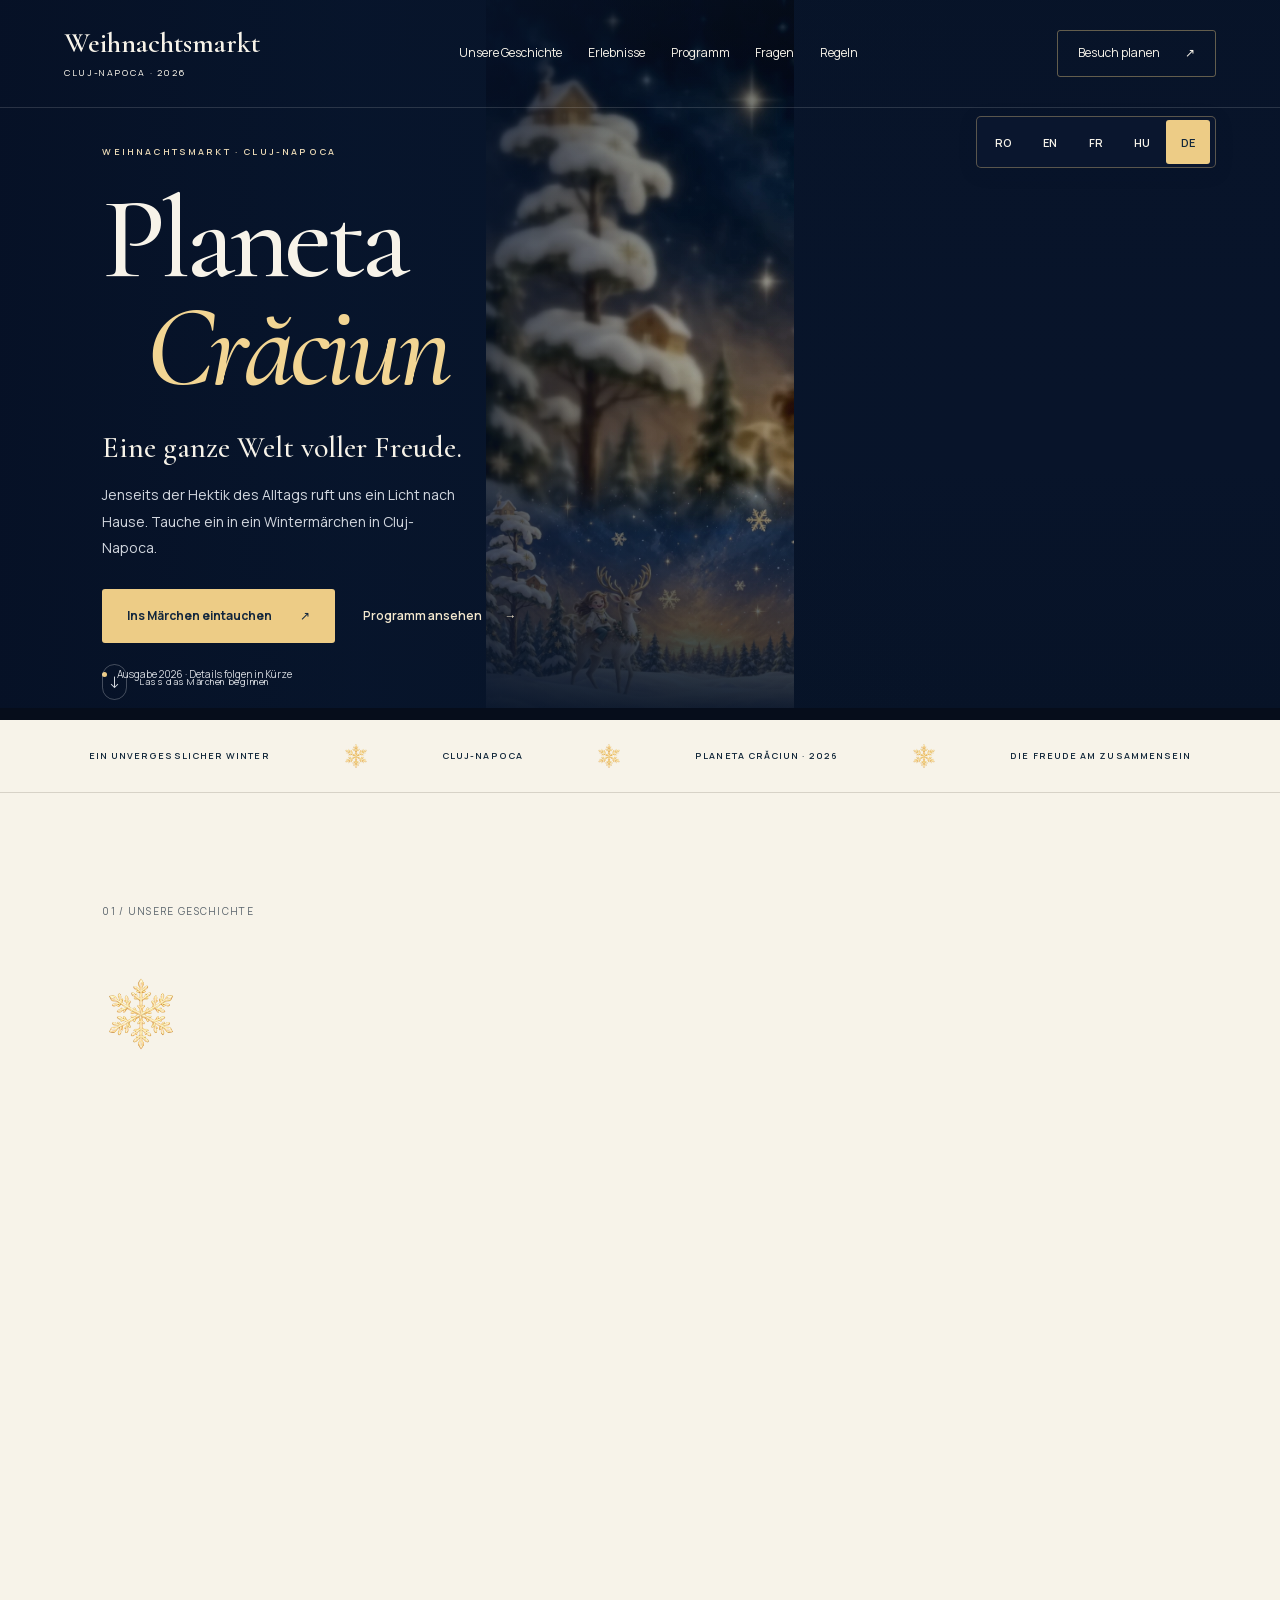
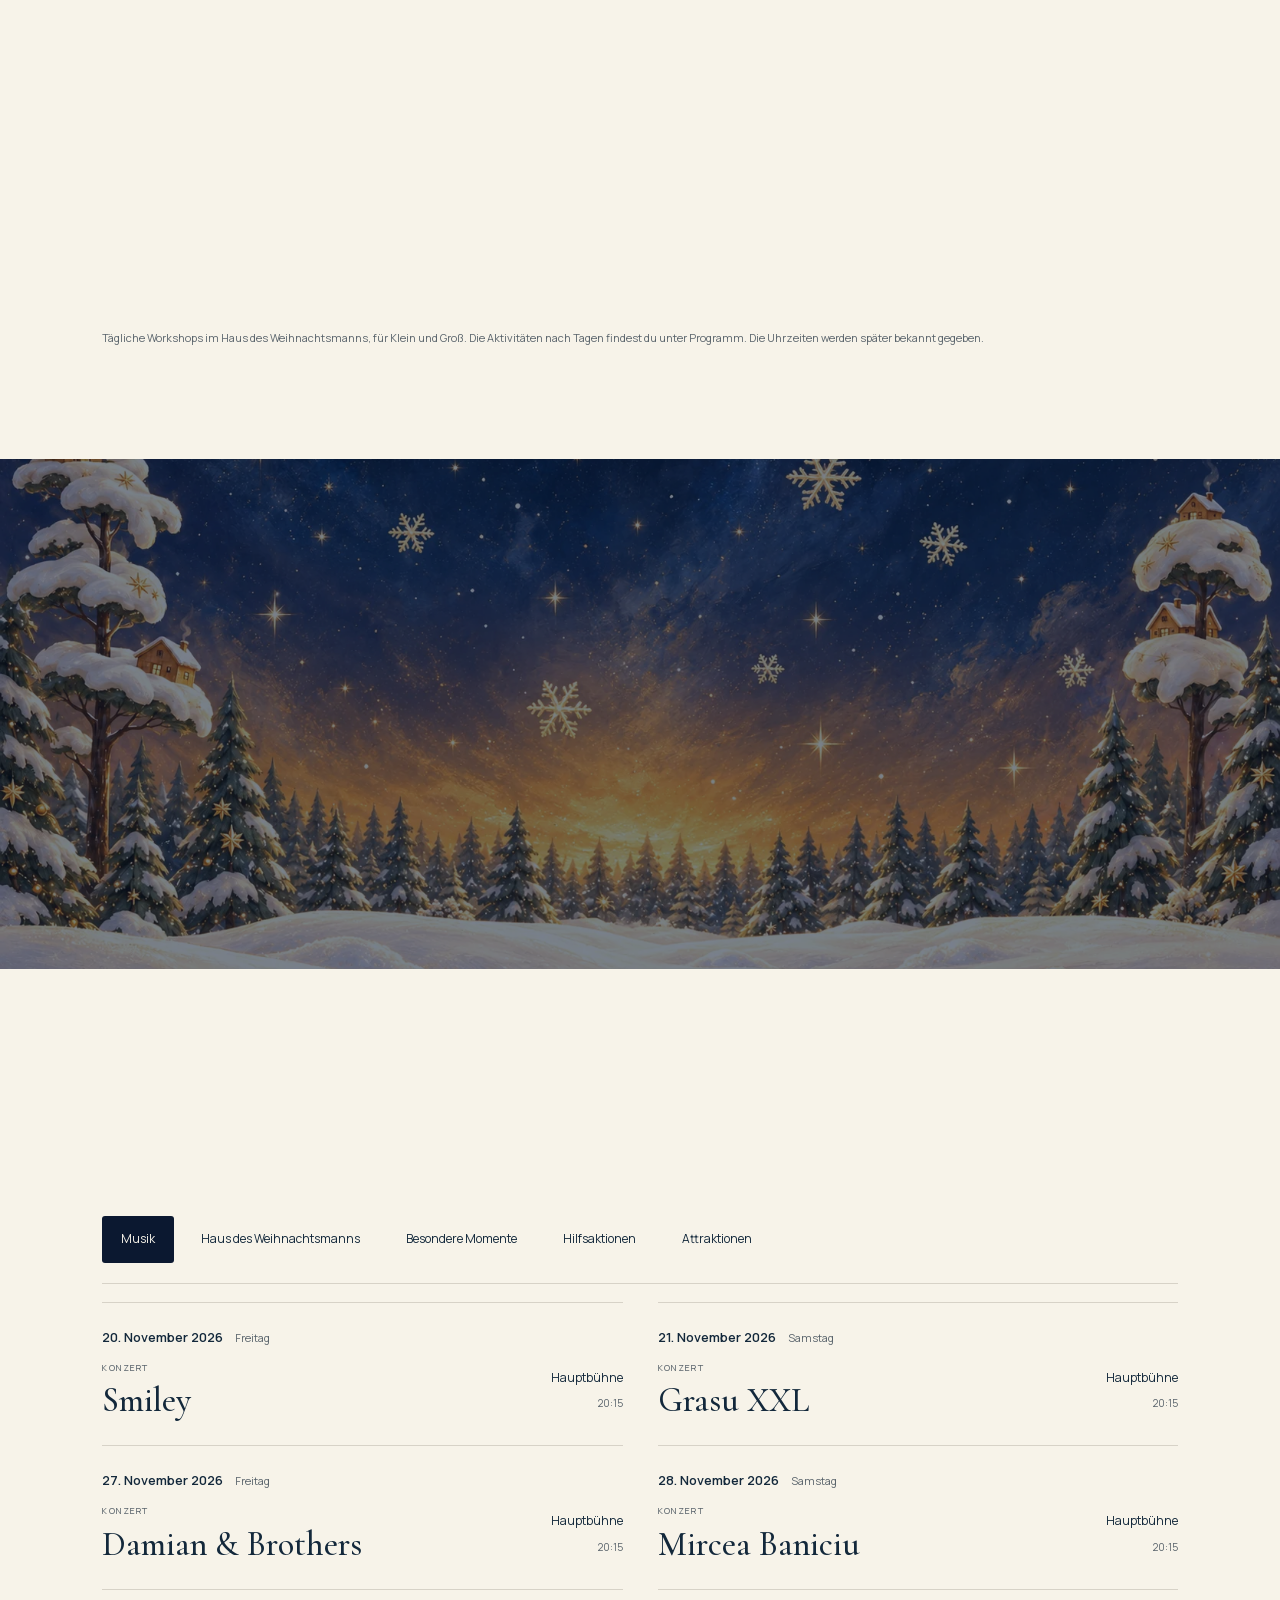
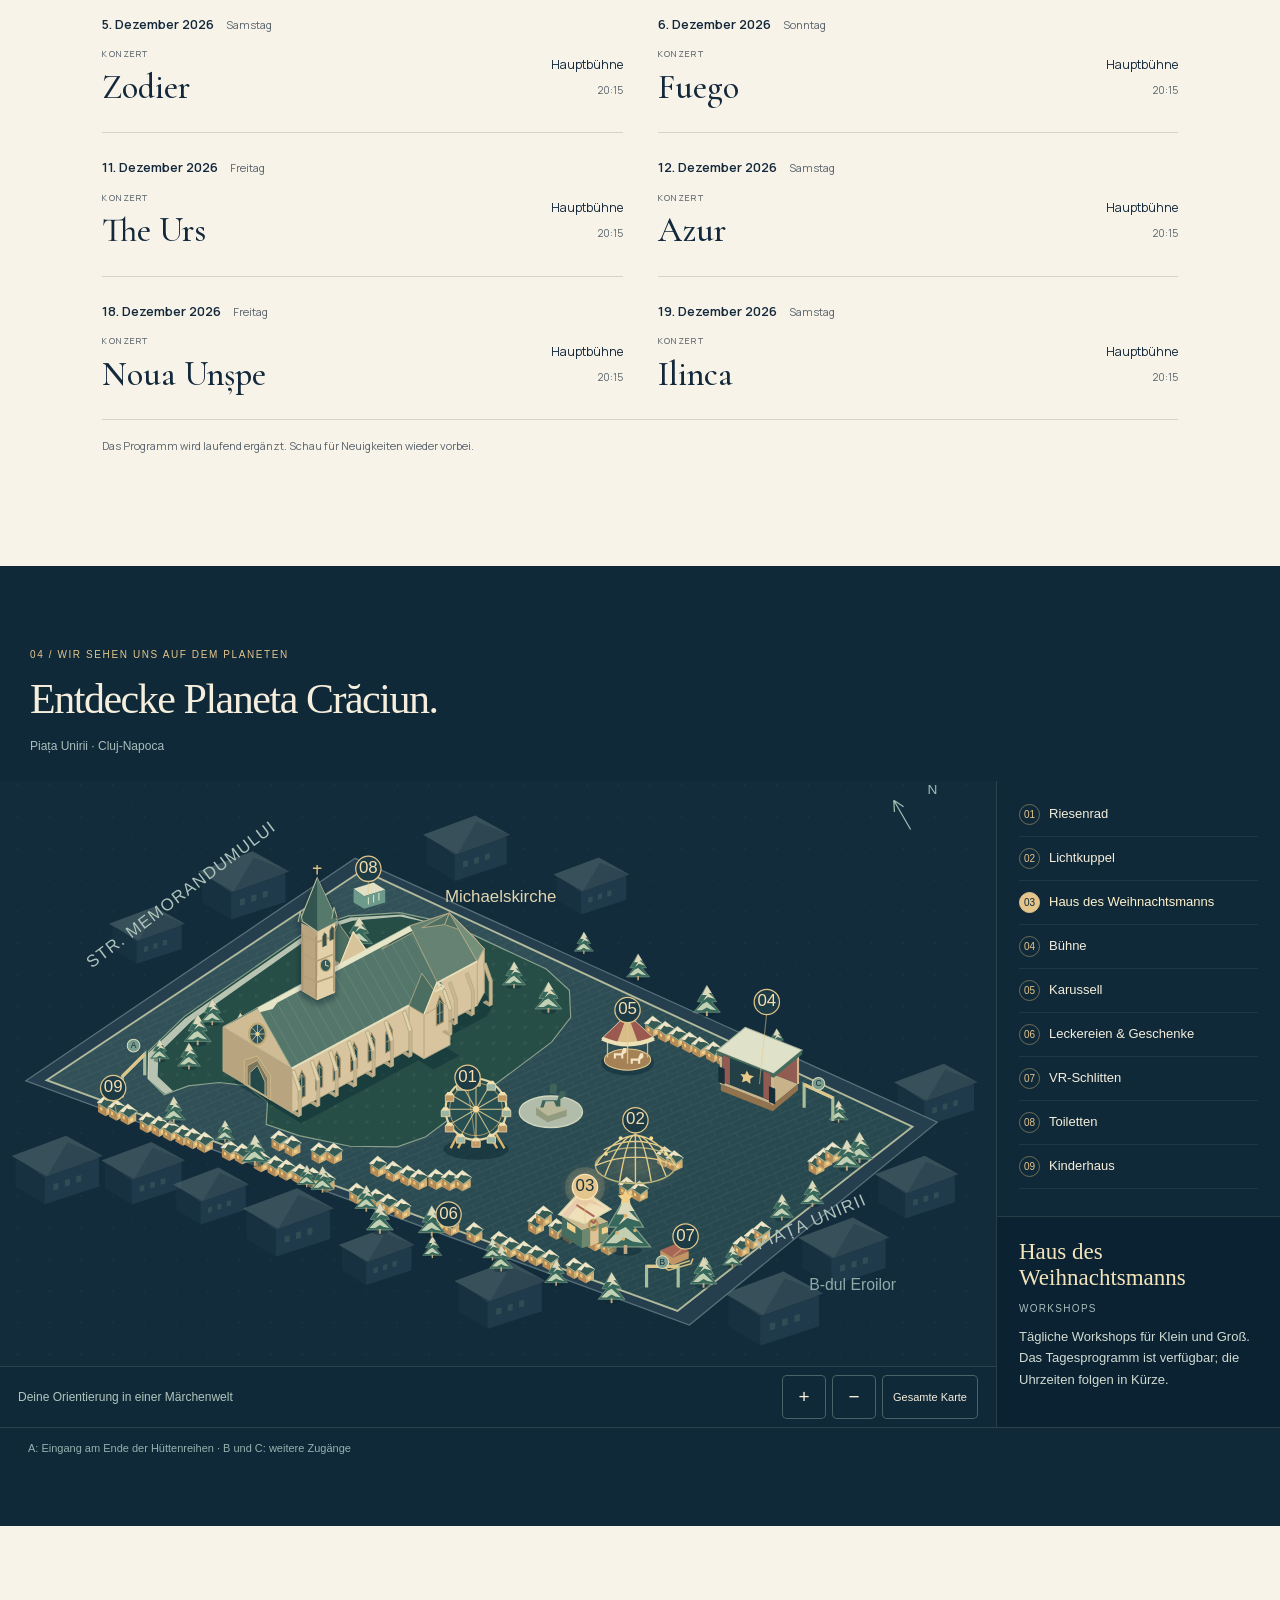
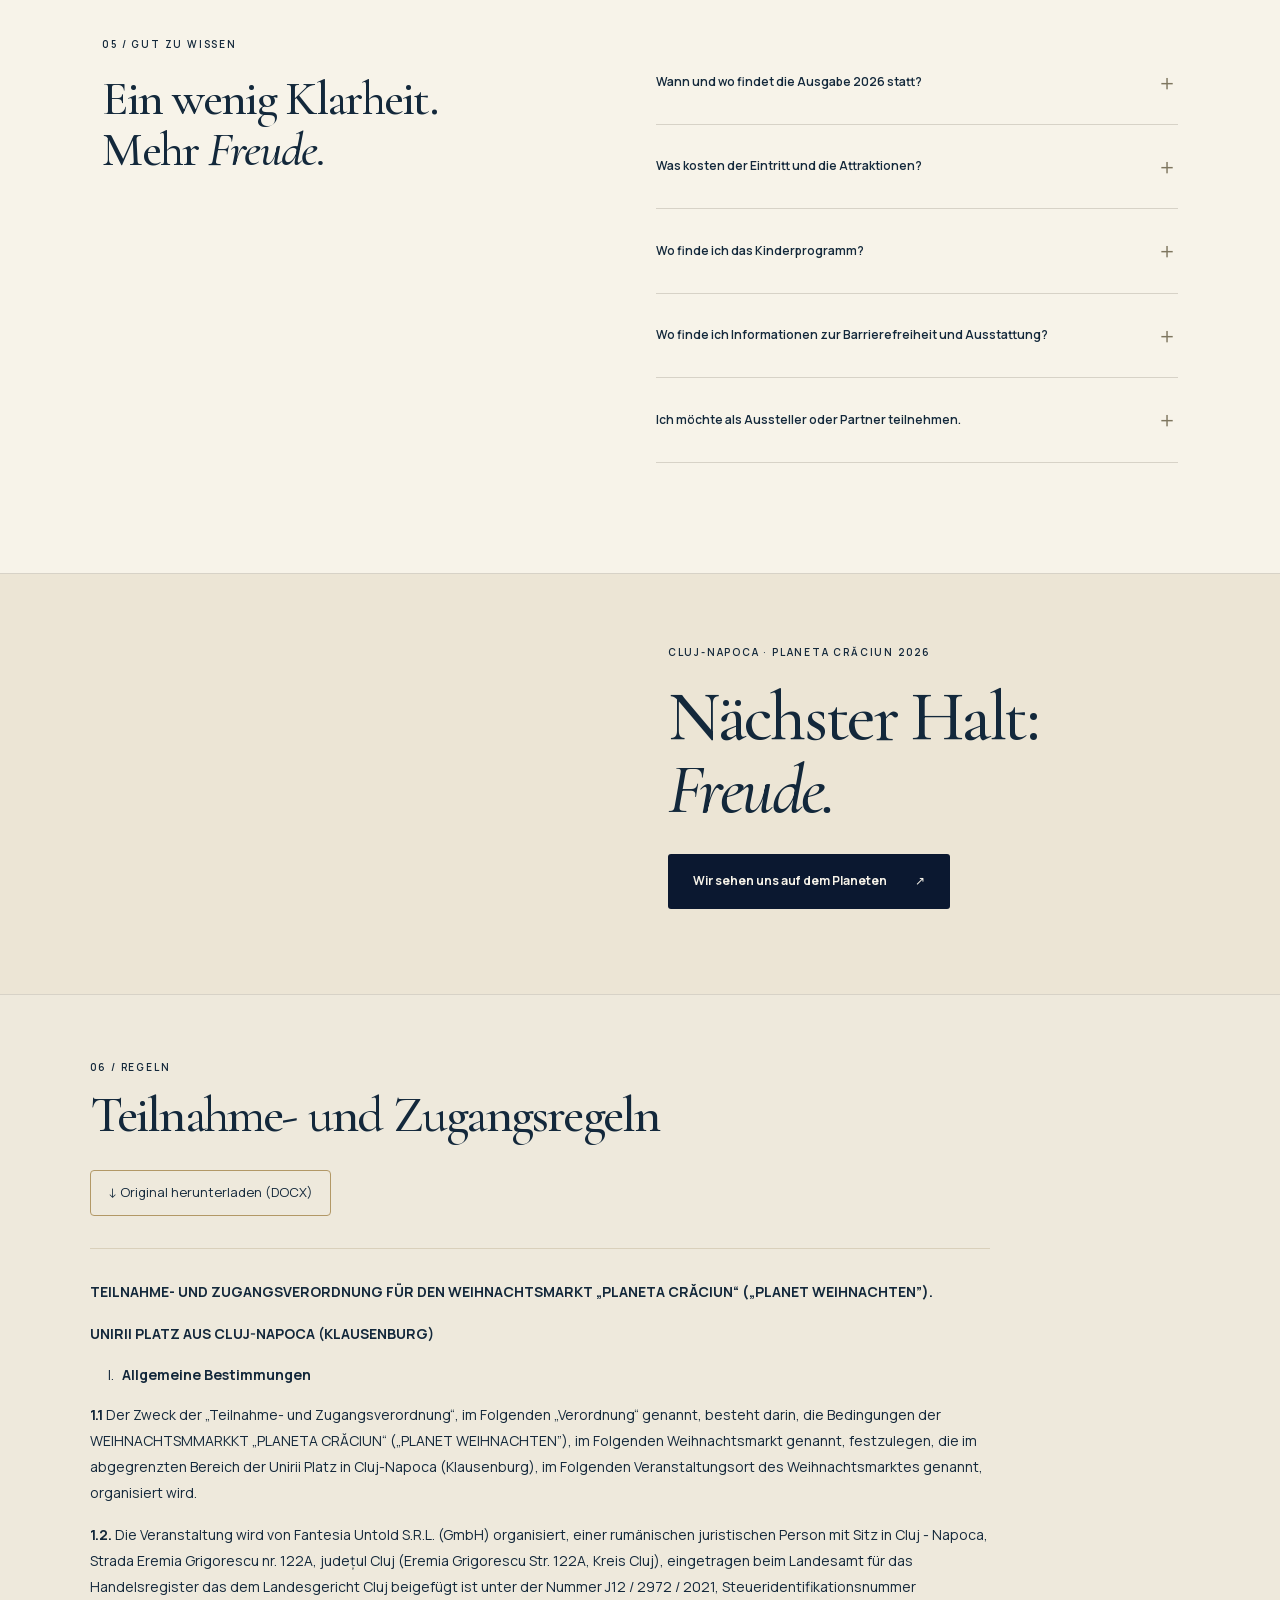
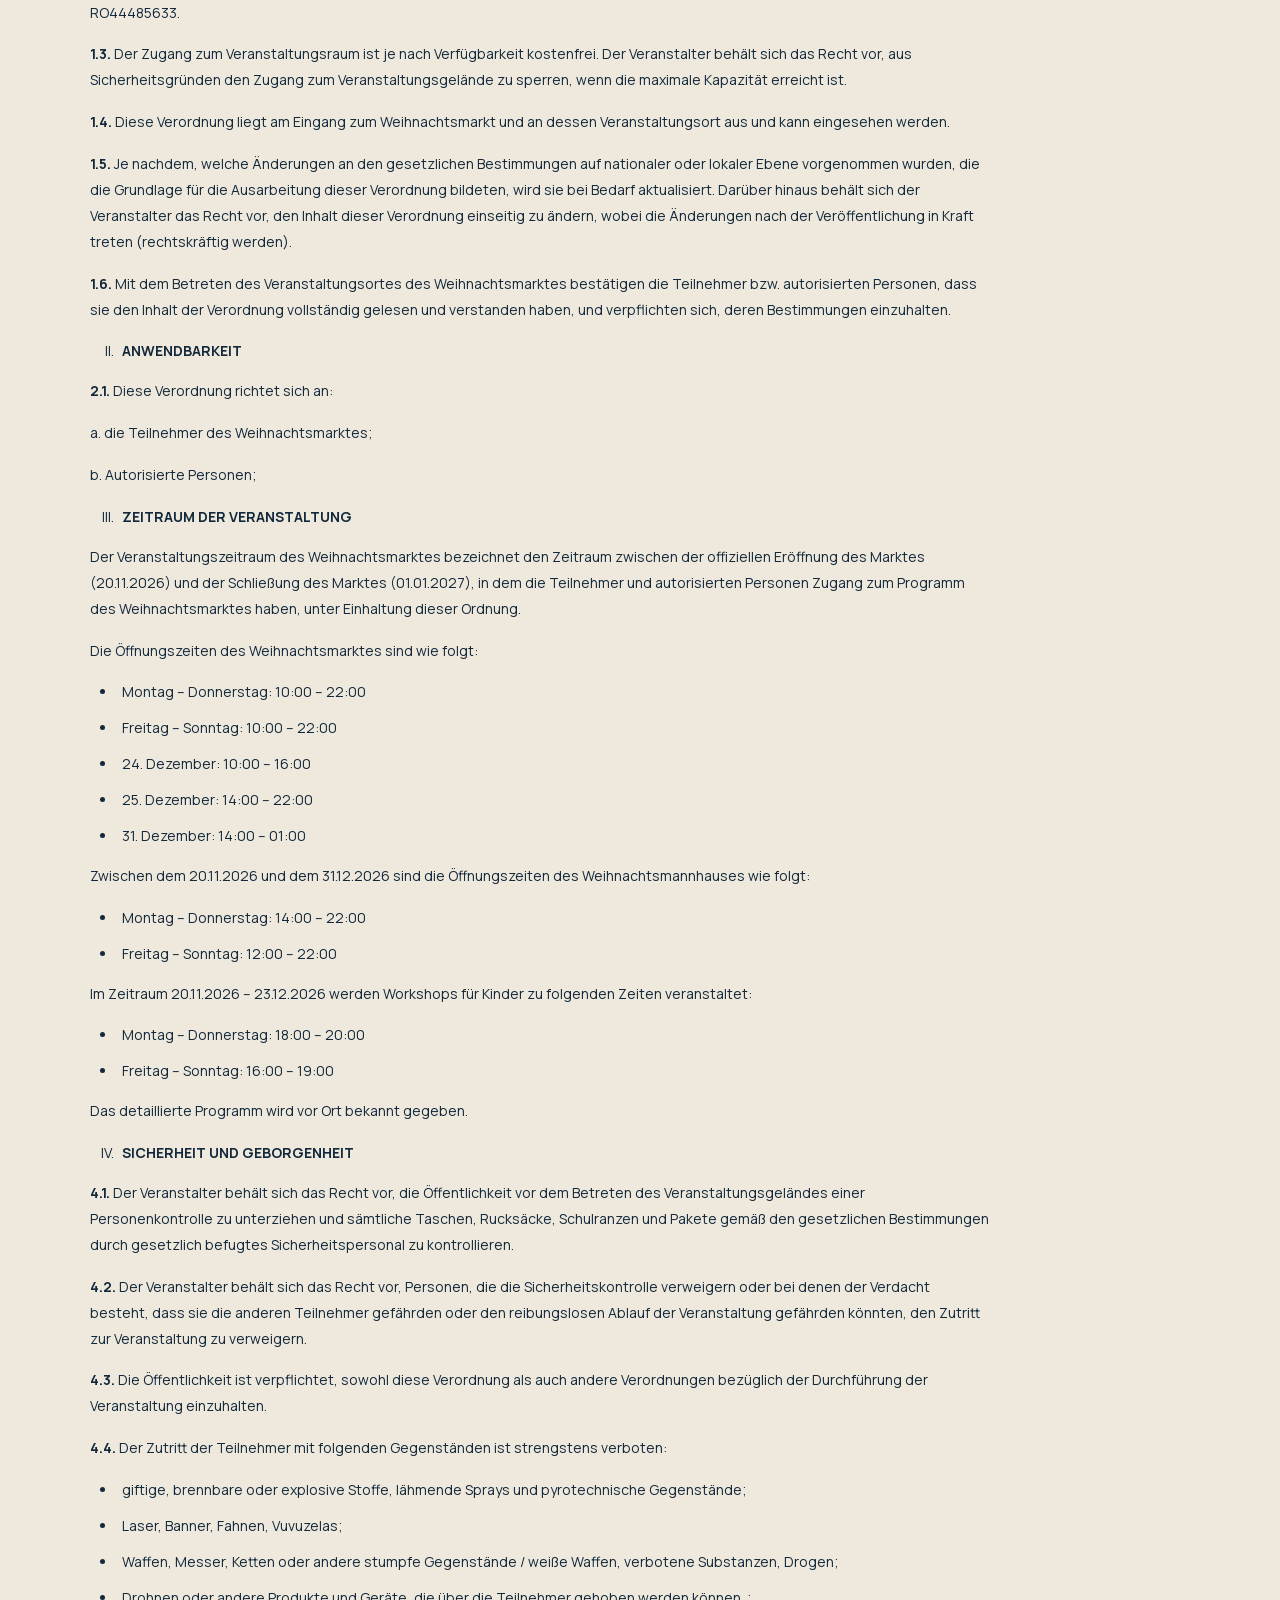
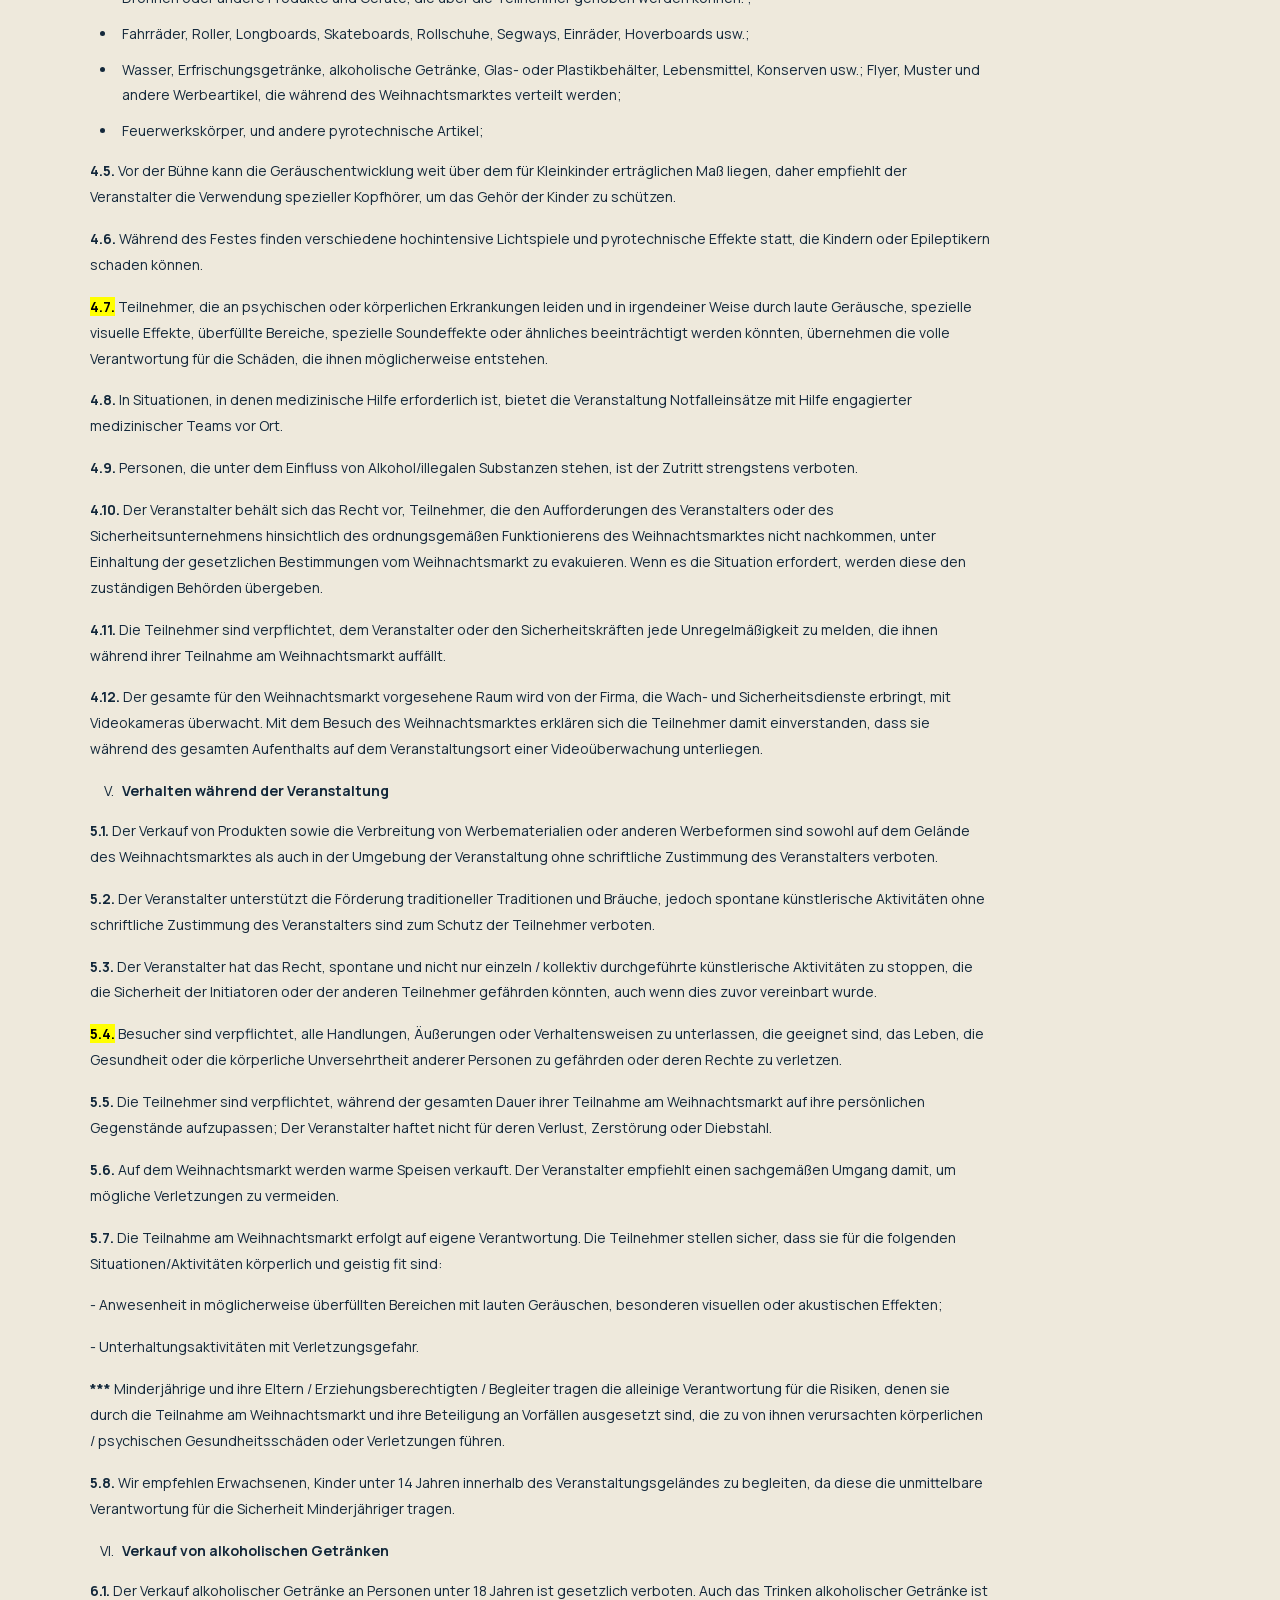
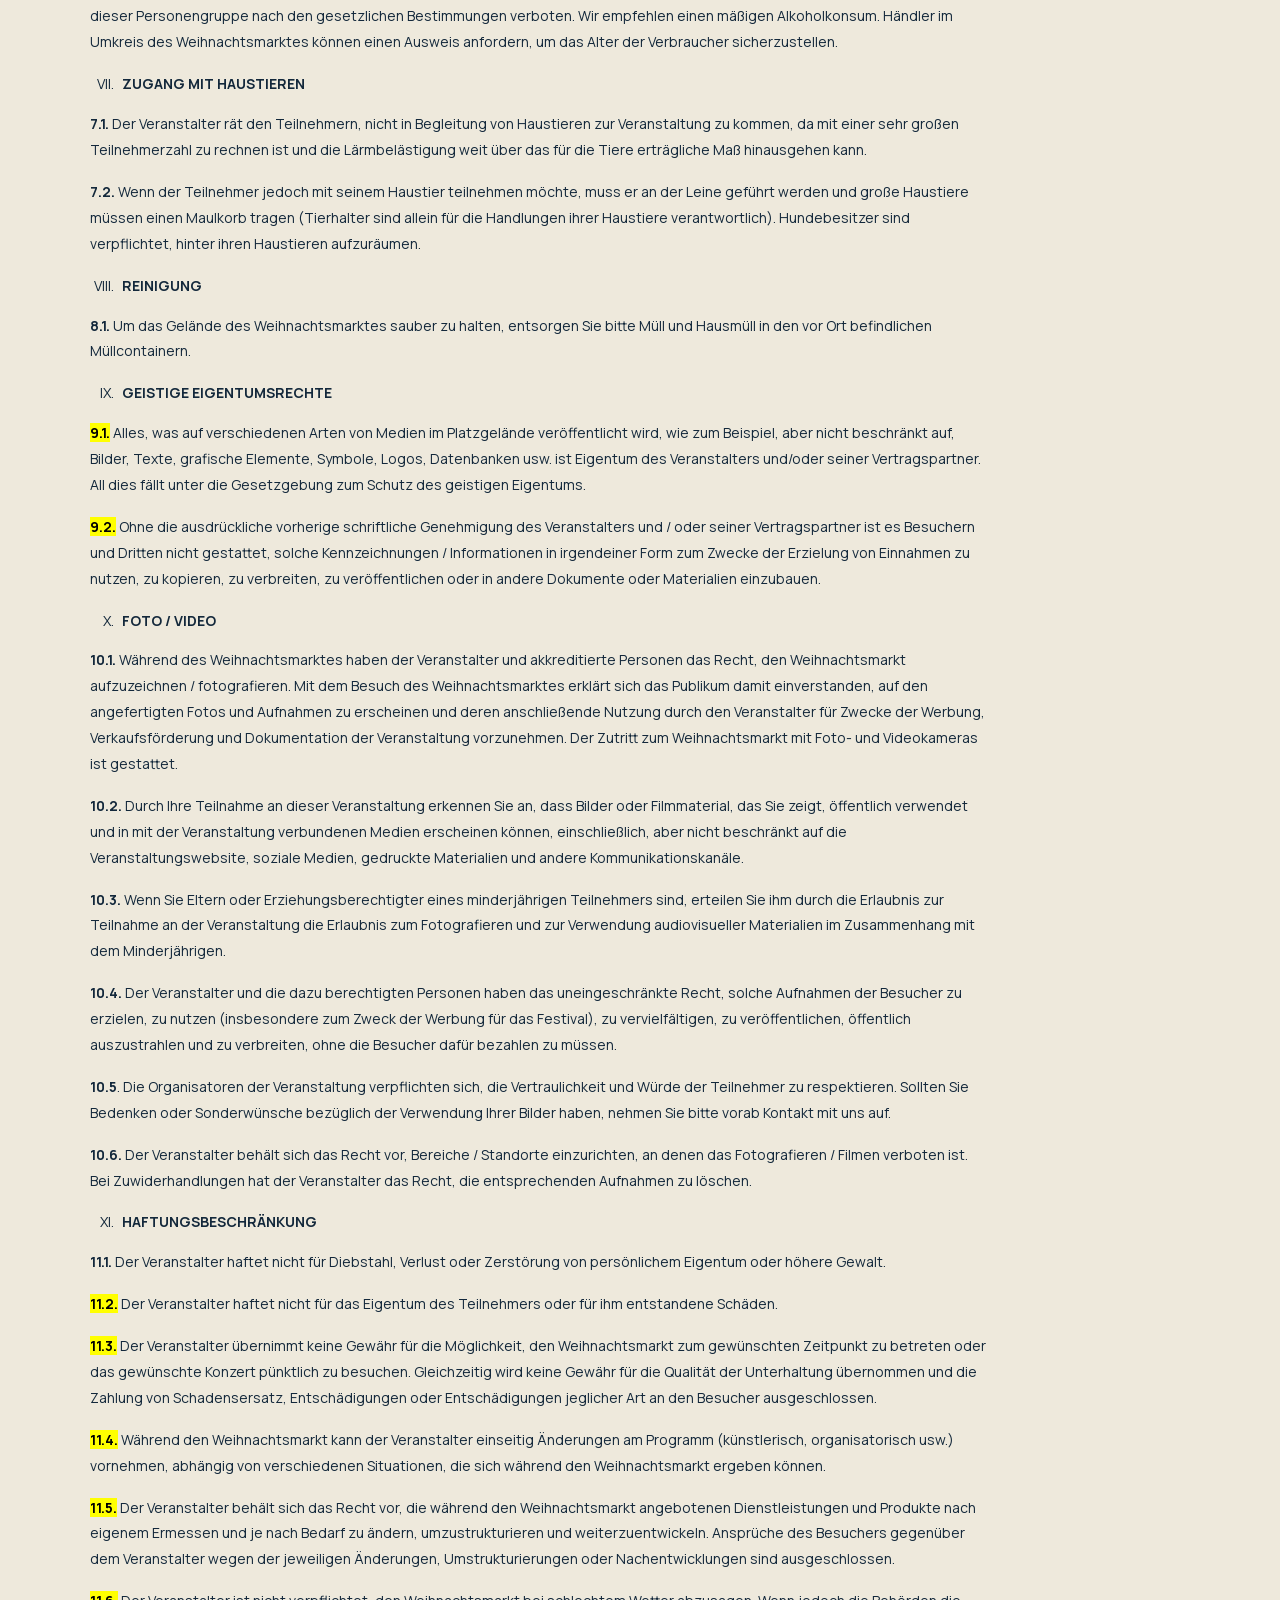
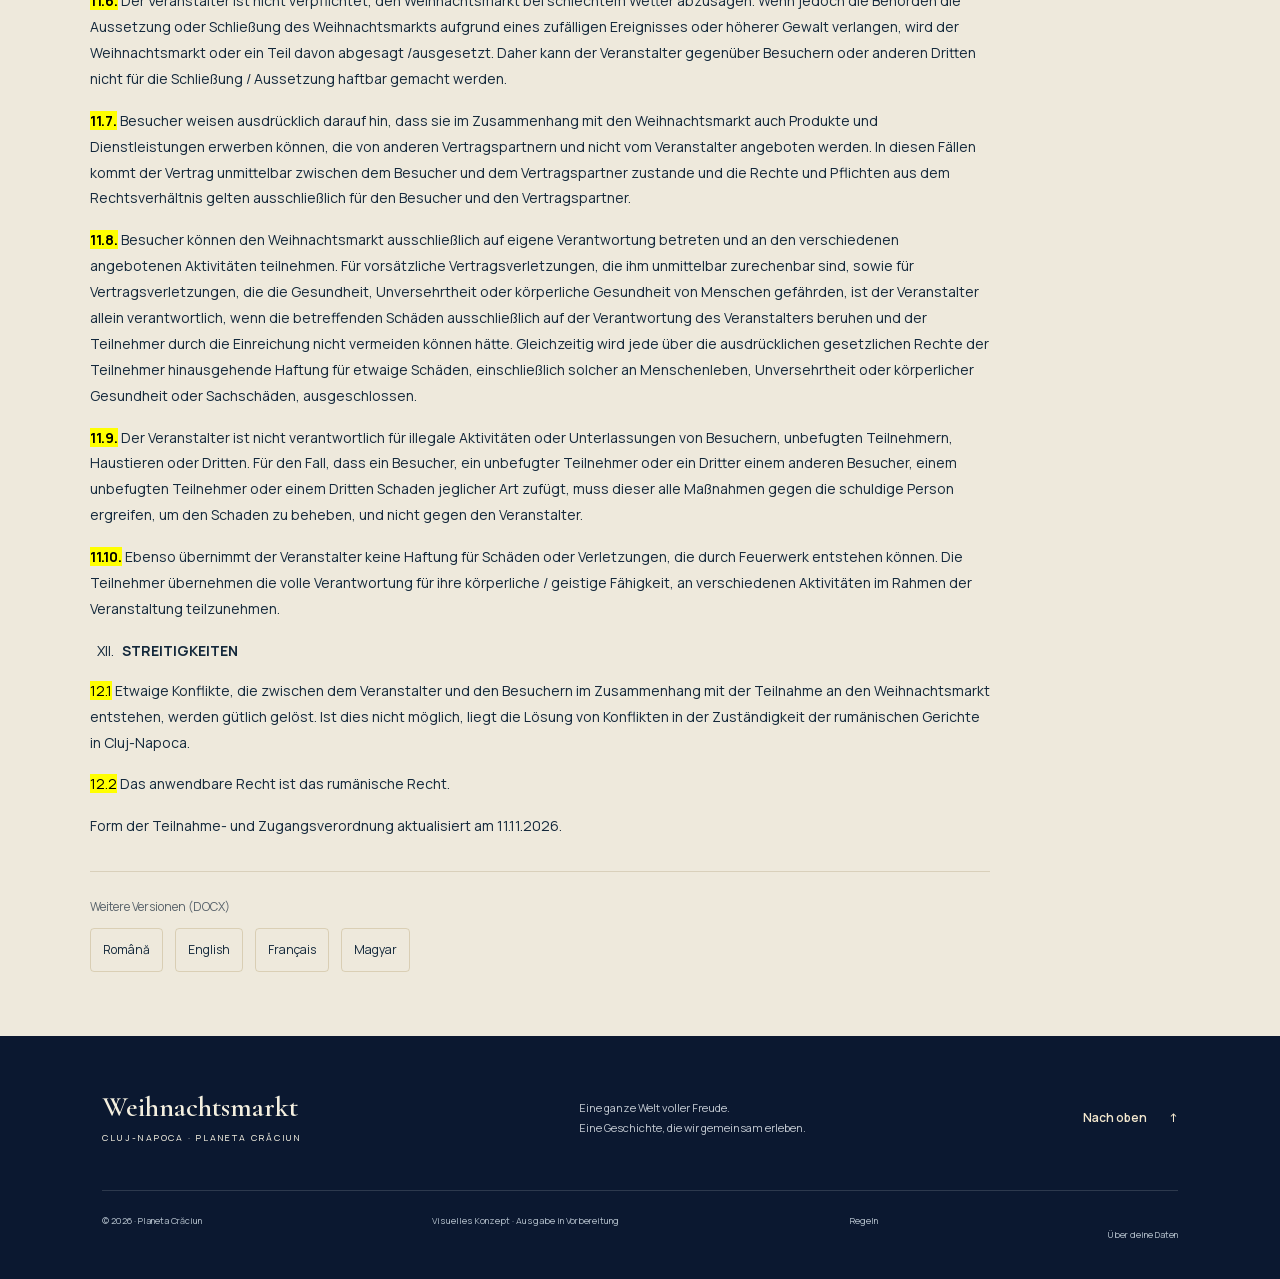
==== commit a69a5188: "Complete 2026 stage dates from current programme" ====
--- a/de.html
+++ b/de.html
@@ -5,7 +5,7 @@
 <meta http-equiv="Content-Security-Policy" content="default-src 'self'; script-src 'self'; style-src 'self'; font-src 'self'; img-src 'self' data:; object-src 'none'; base-uri 'none'; form-action 'none'"><meta name="referrer" content="strict-origin-when-cross-origin"><meta name="theme-color" content="#0b1830"><title>Planeta Crăciun 2026 | Weihnachtsmarkt Cluj-Napoca</title>
 <meta name="description" content="Entdecke Planeta Crăciun, die märchenhafte Welt des Weihnachtsmarkts in Cluj-Napoca. Erlebnisse, Programm und Besucherinformationen zur Ausgabe 2026.">
 <meta name="robots" content="noindex,nofollow"><meta property="og:type" content="website"><meta property="og:locale" content="de_DE"><meta property="og:title" content="Planeta Crăciun — Eine ganze Welt voller Freude"><meta property="og:description" content="Weihnachtsmarkt Cluj-Napoca • Ausgabe 2026"><meta property="og:image" content="https://saliery95.github.io/planeta-craciun-cluj-2026/assets/key-visual.webp">
-<link rel="icon" type="image/webp" href="assets/snowflake.webp"><link rel="preload" as="image" href="assets/hero-film-desktop-poster.webp?v=9" media="(min-width:561px)" fetchpriority="high"><link rel="preload" as="image" href="assets/hero-film-mobile-poster.webp?v=9" media="(max-width:560px)" fetchpriority="high"><link rel="stylesheet" href="fonts.css"><link rel="stylesheet" href="styles.css?v=12"><link rel="stylesheet" href="hero-film.css?v=9"><link rel="stylesheet" href="event-map.css?v=7"><script src="locales/de.js?v=945c4b230f2e" defer></script><script src="language-links.js?v=1" defer></script><script src="content.js?v=12" defer></script><script src="app.js?v=13" defer></script><script src="event-map.js?v=7" defer></script><script type="module" src="hero-film.js?v=9"></script>
+<link rel="icon" type="image/webp" href="assets/snowflake.webp"><link rel="preload" as="image" href="assets/hero-film-desktop-poster.webp?v=9" media="(min-width:561px)" fetchpriority="high"><link rel="preload" as="image" href="assets/hero-film-mobile-poster.webp?v=9" media="(max-width:560px)" fetchpriority="high"><link rel="stylesheet" href="fonts.css"><link rel="stylesheet" href="styles.css?v=12"><link rel="stylesheet" href="hero-film.css?v=9"><link rel="stylesheet" href="event-map.css?v=7"><script src="locales/de.js?v=945c4b230f2e" defer></script><script src="language-links.js?v=1" defer></script><script src="content.js?v=13" defer></script><script src="app.js?v=13" defer></script><script src="event-map.js?v=7" defer></script><script type="module" src="hero-film.js?v=9"></script>
 <link rel="stylesheet" href="language-switcher.css?v=1"><link rel="stylesheet" href="regulations.css?v=2"><!-- language-alternates --><link rel="alternate" hreflang="ro" href="index.html"><link rel="alternate" hreflang="en" href="en.html"><link rel="alternate" hreflang="fr" href="fr.html"><link rel="alternate" hreflang="hu" href="hu.html"><link rel="alternate" hreflang="de" href="de.html"><link rel="alternate" hreflang="x-default" href="index.html"><!-- /language-alternates --></head>
 <body>
 <a class="skip-link" href="#main">Zum Inhalt springen</a>
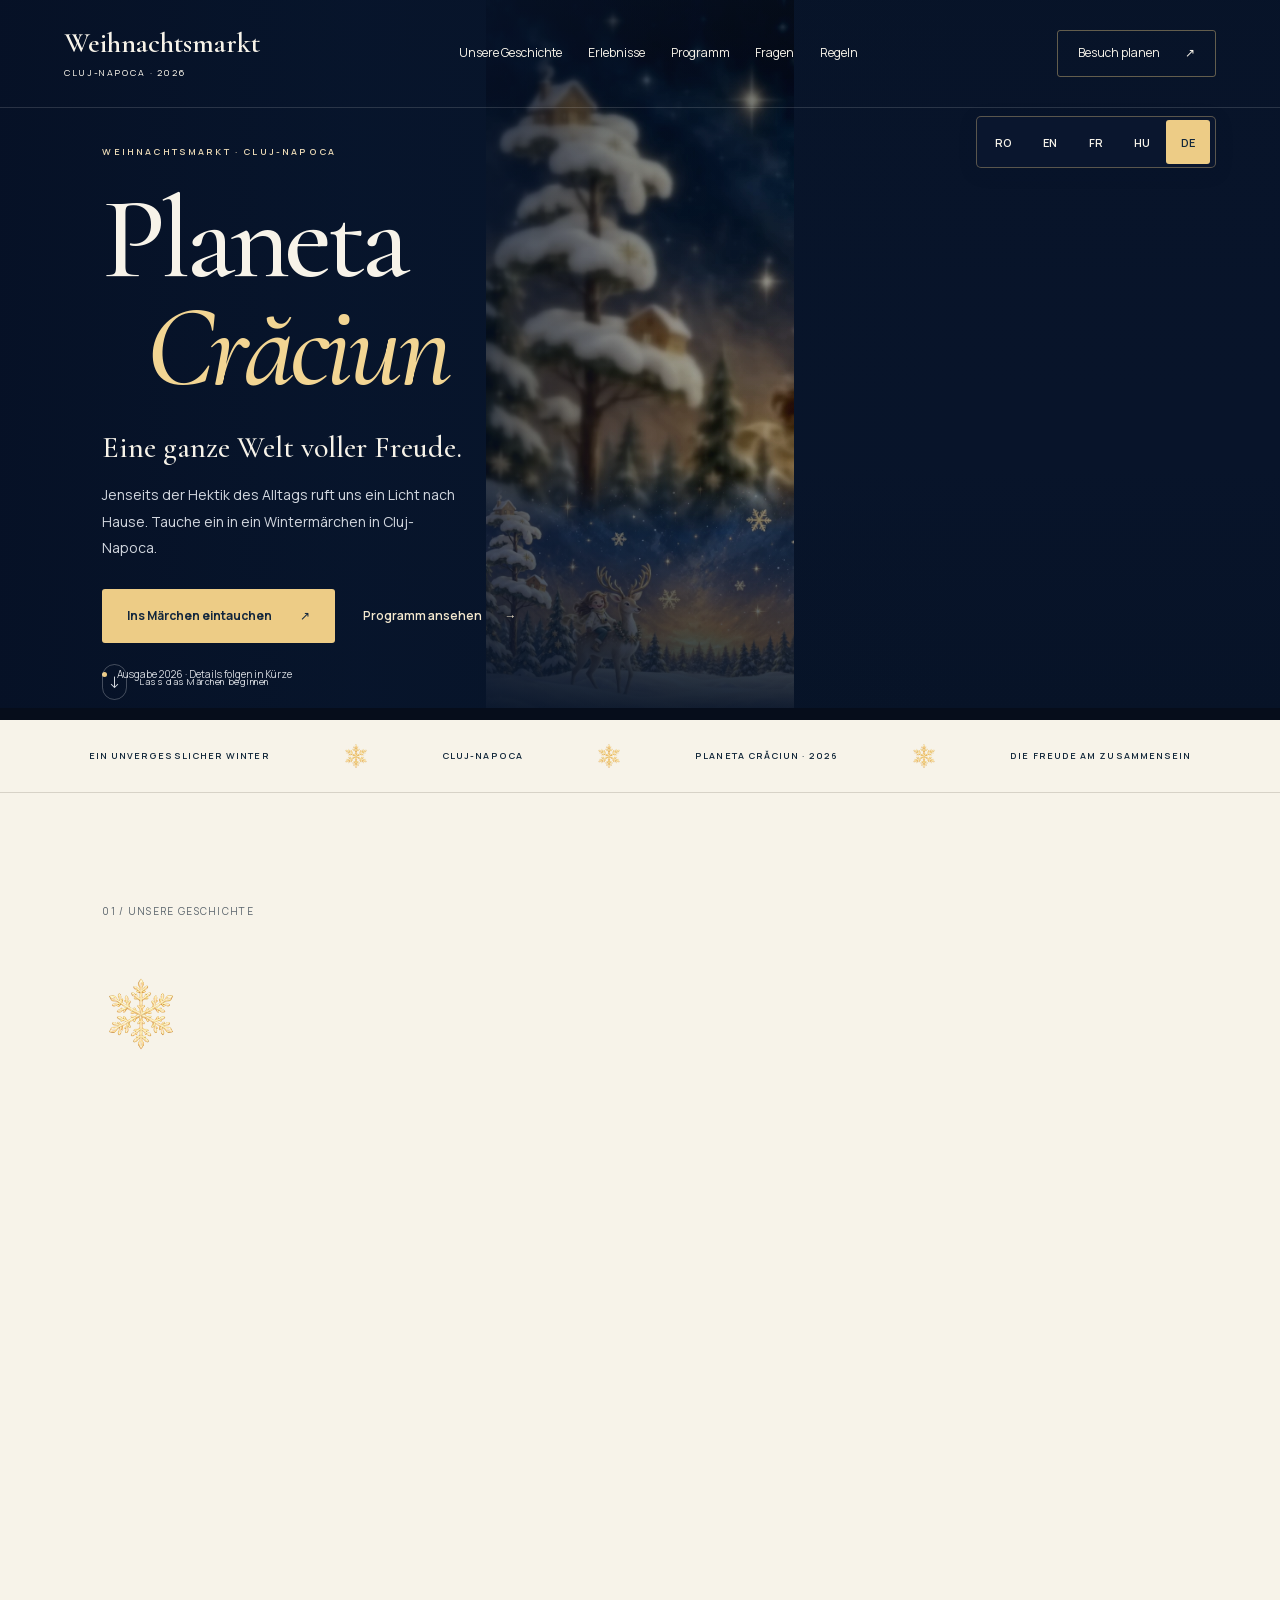
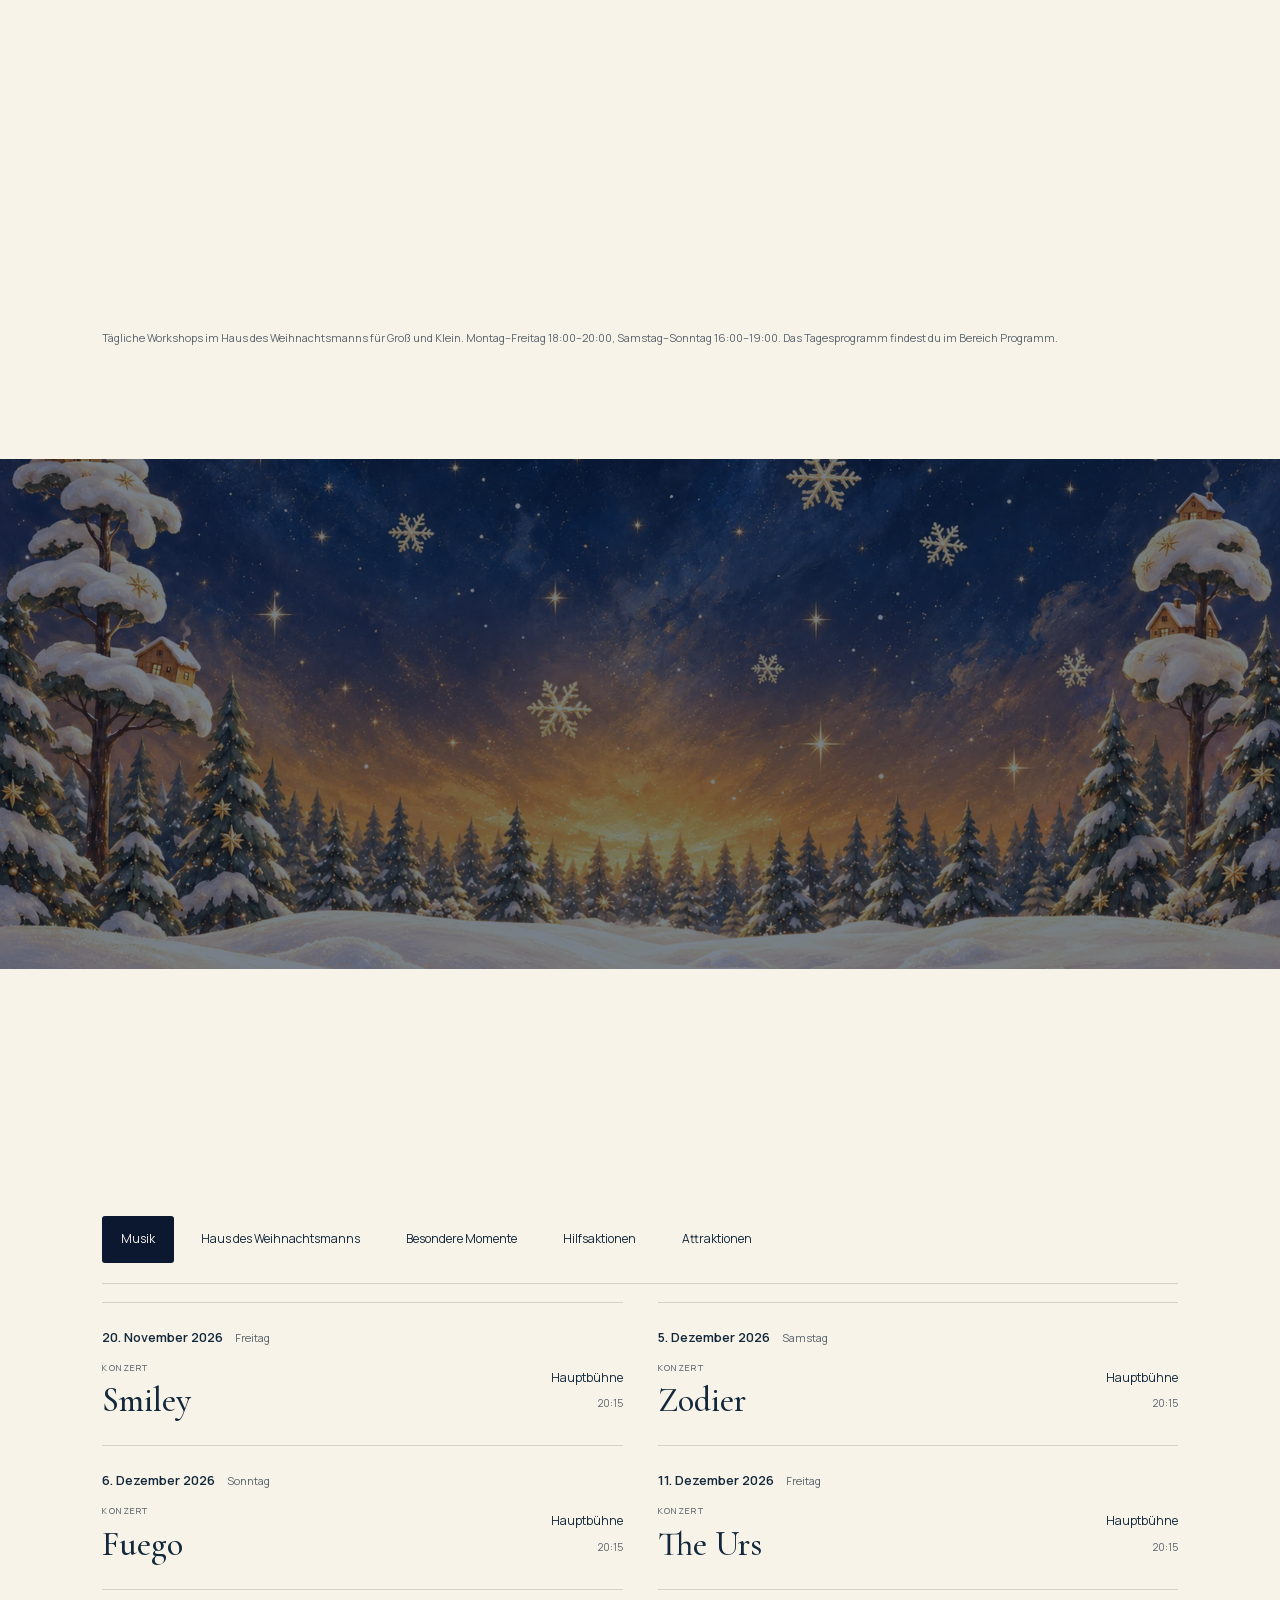
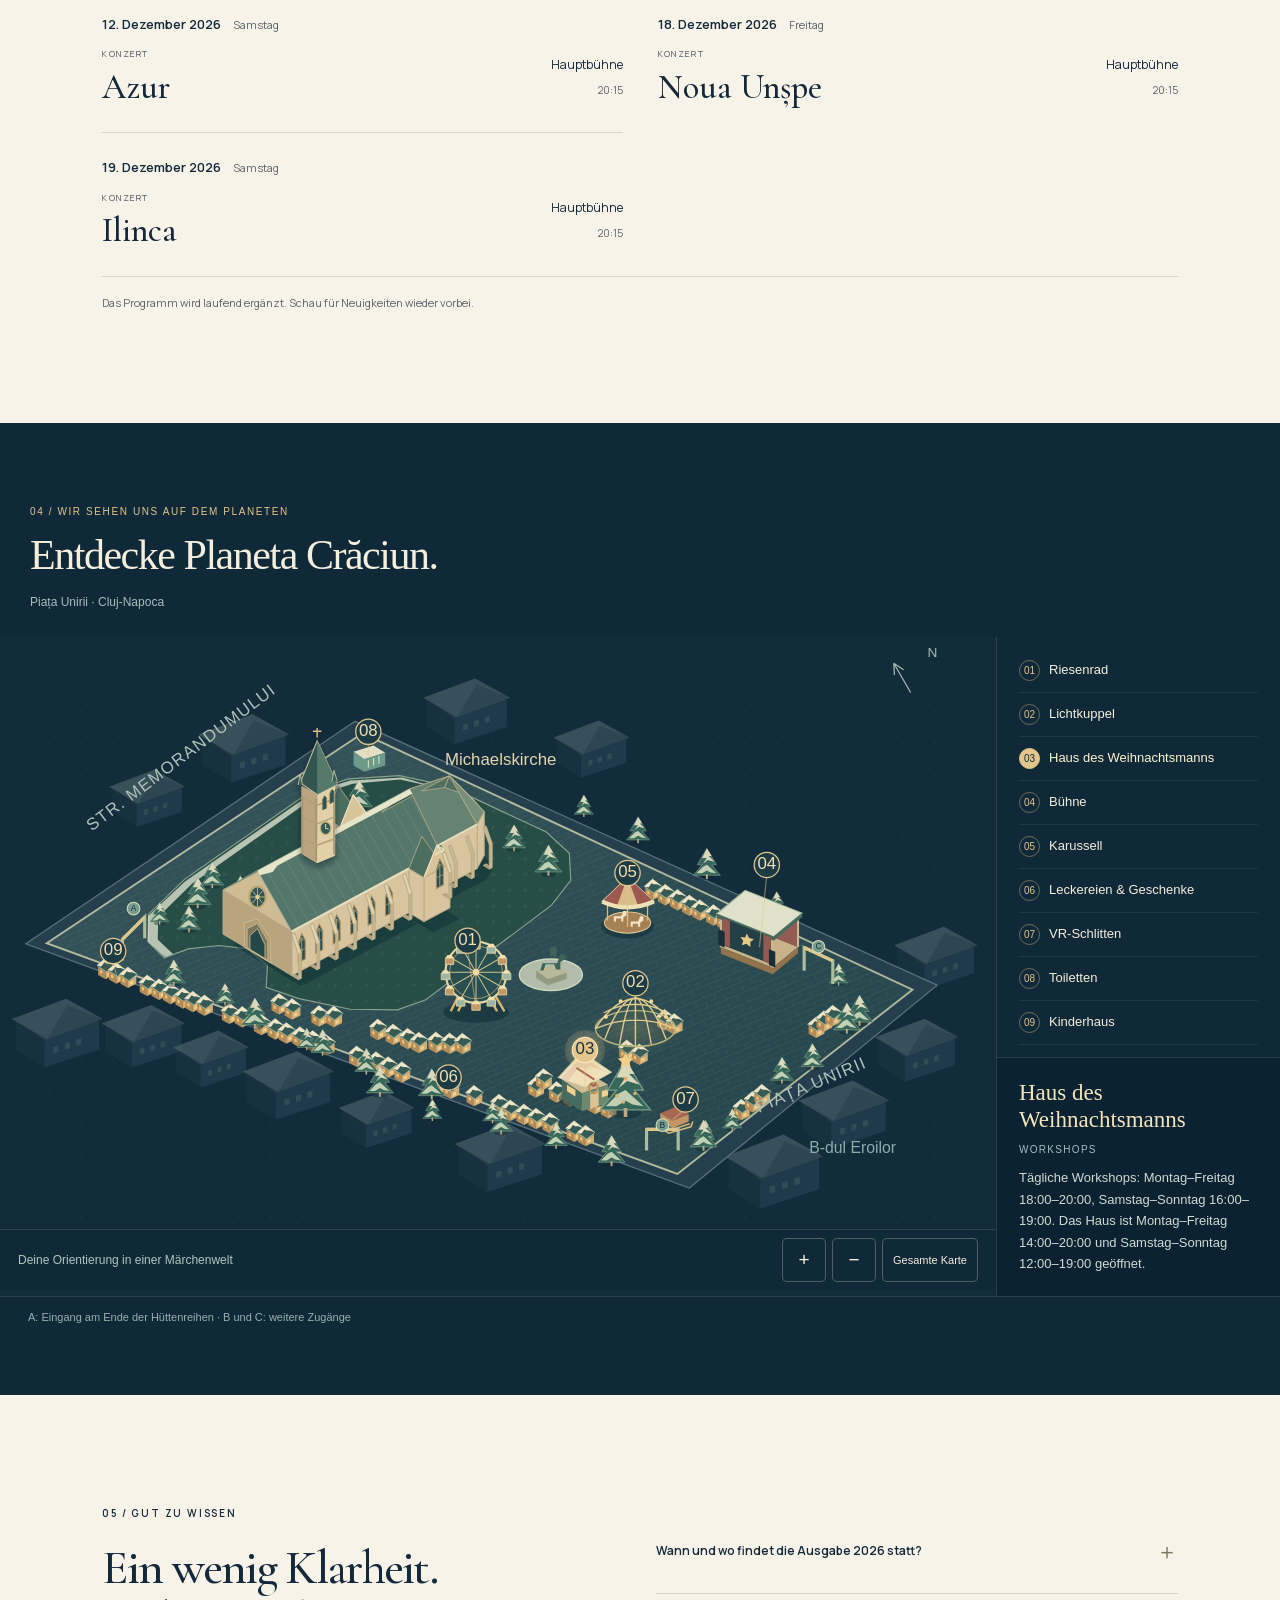
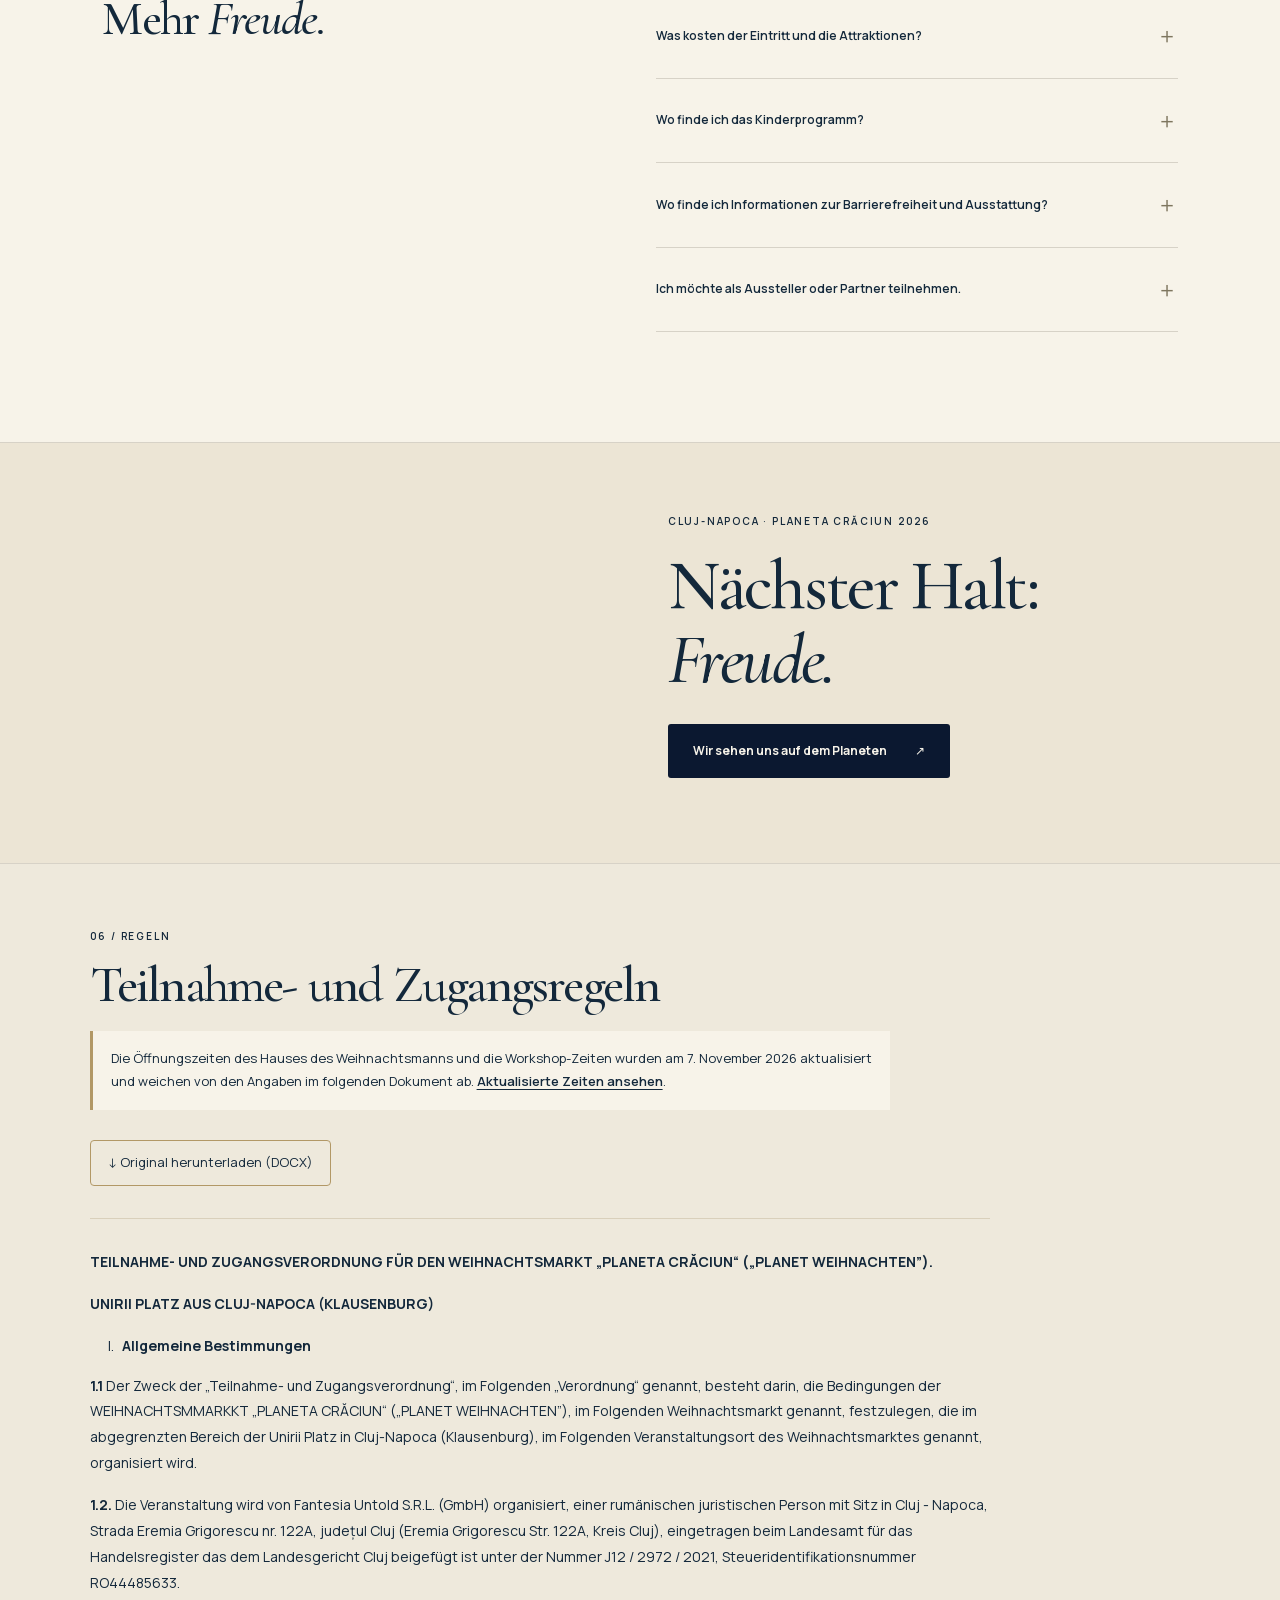
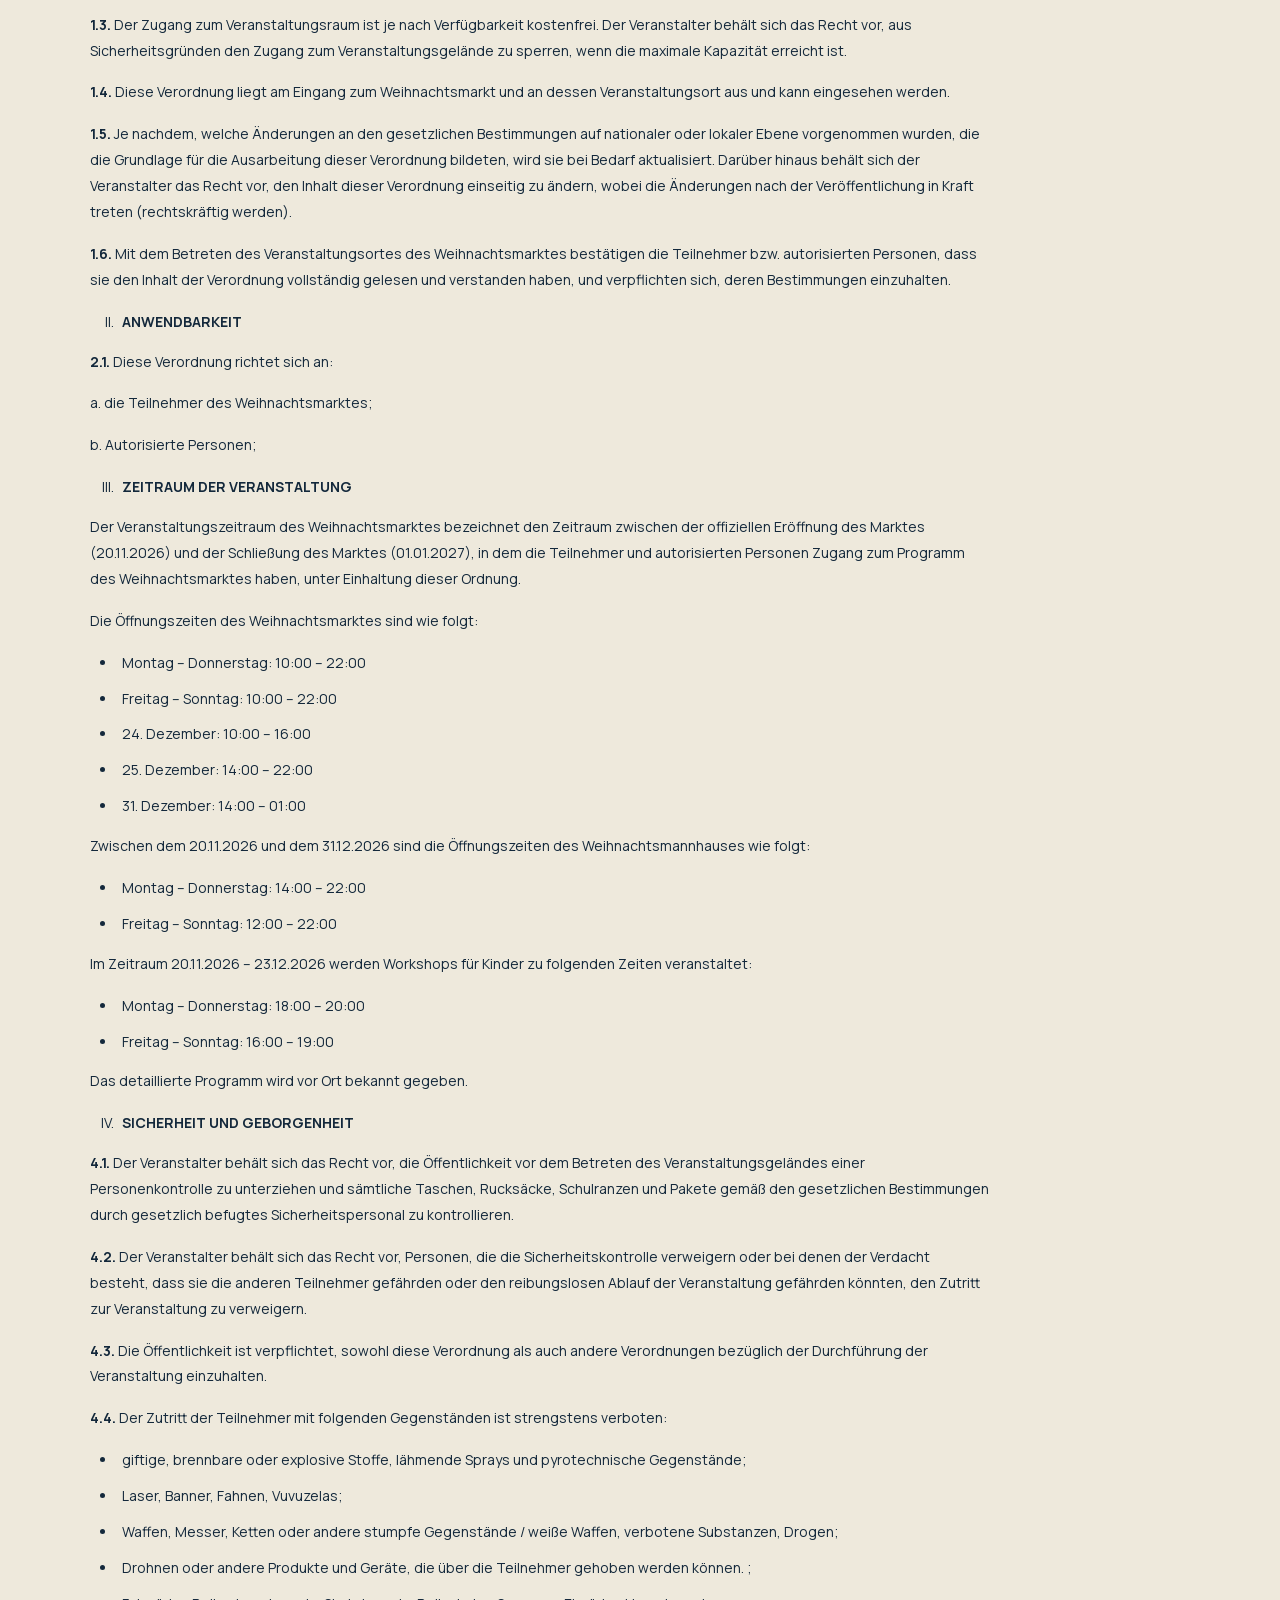
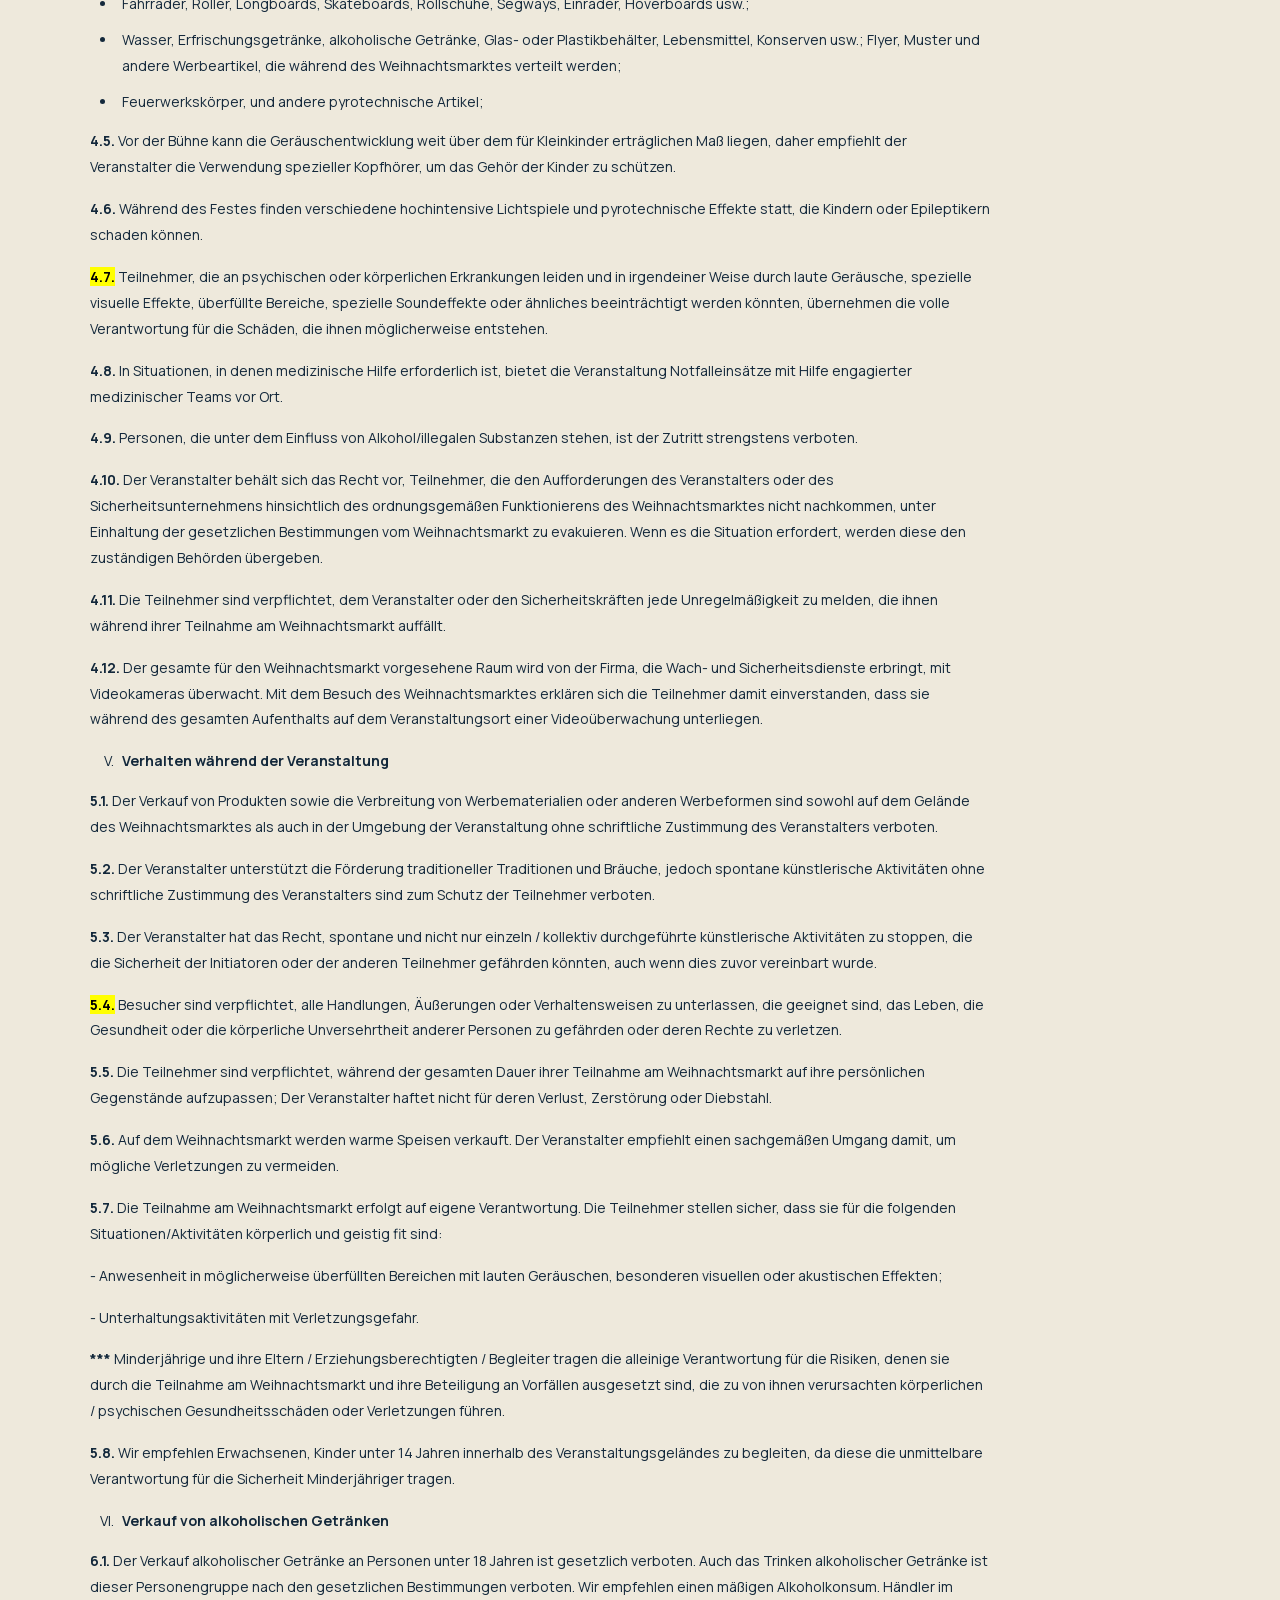
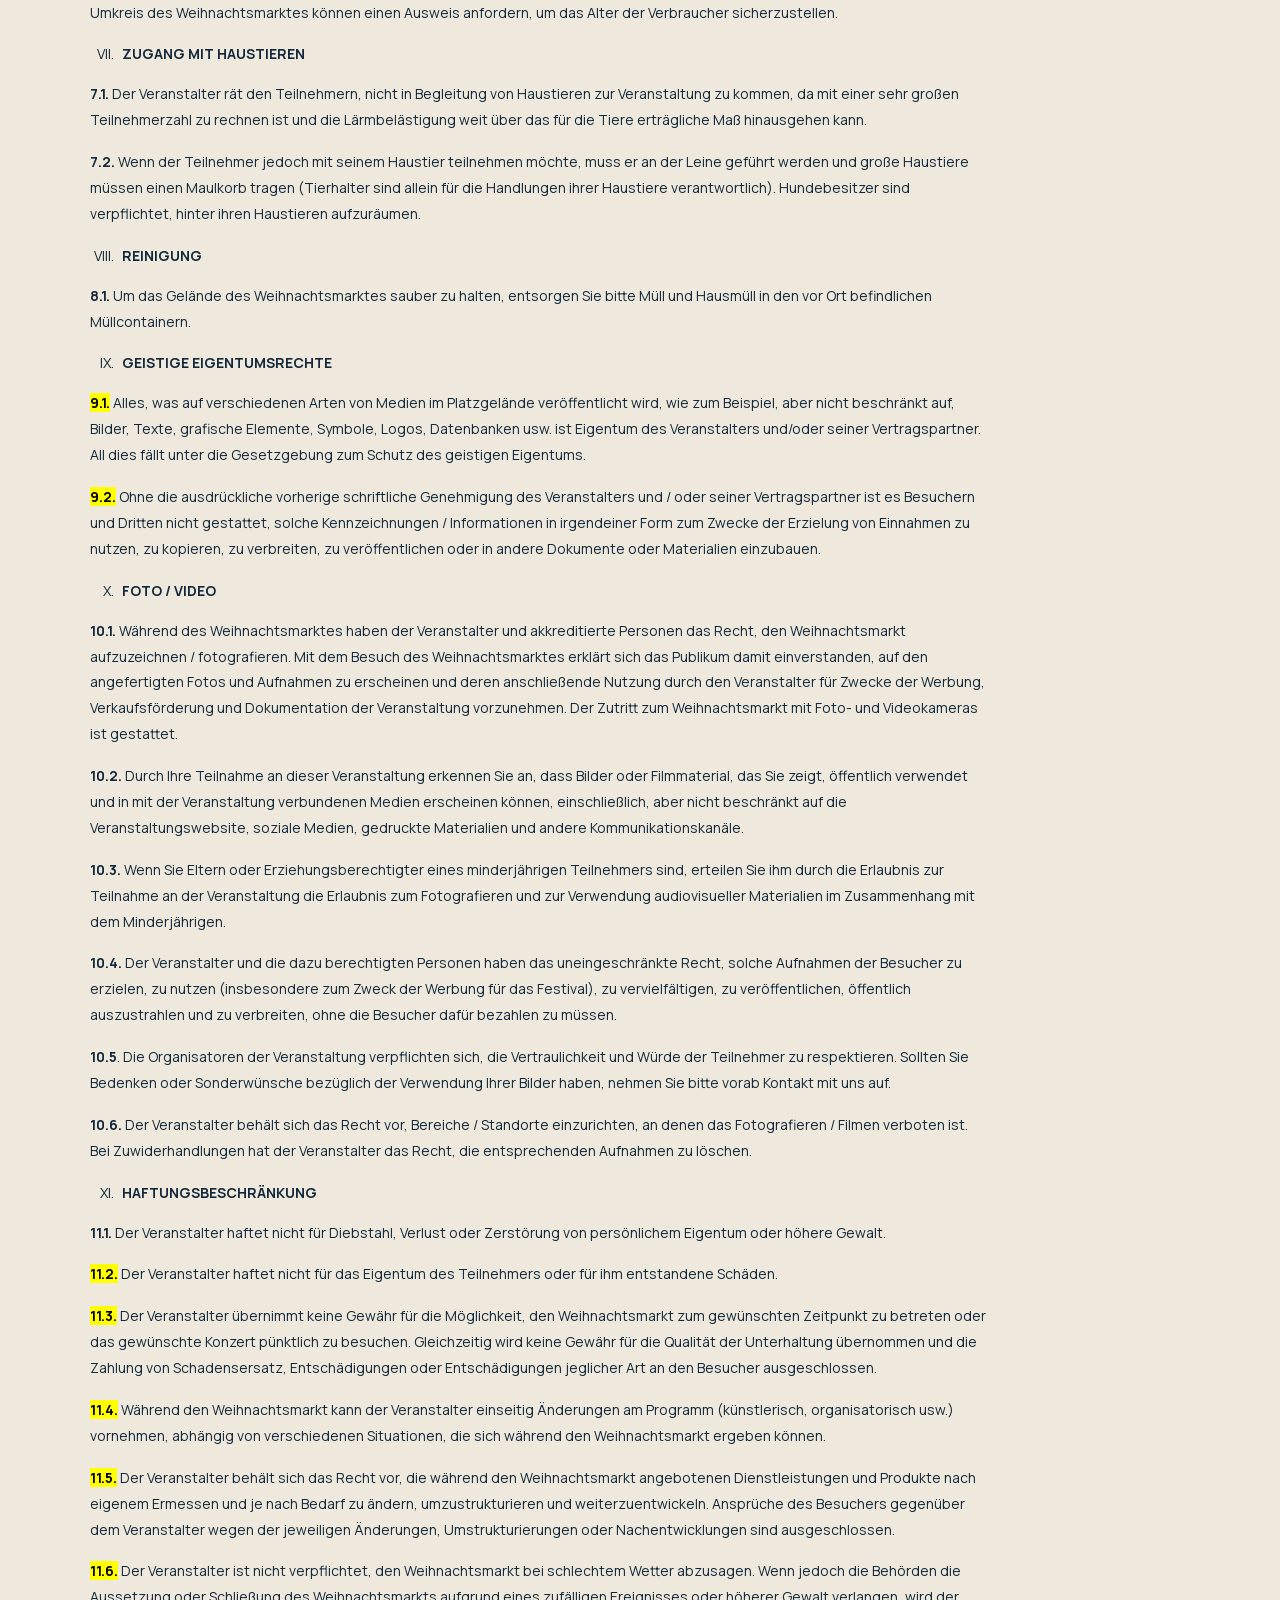
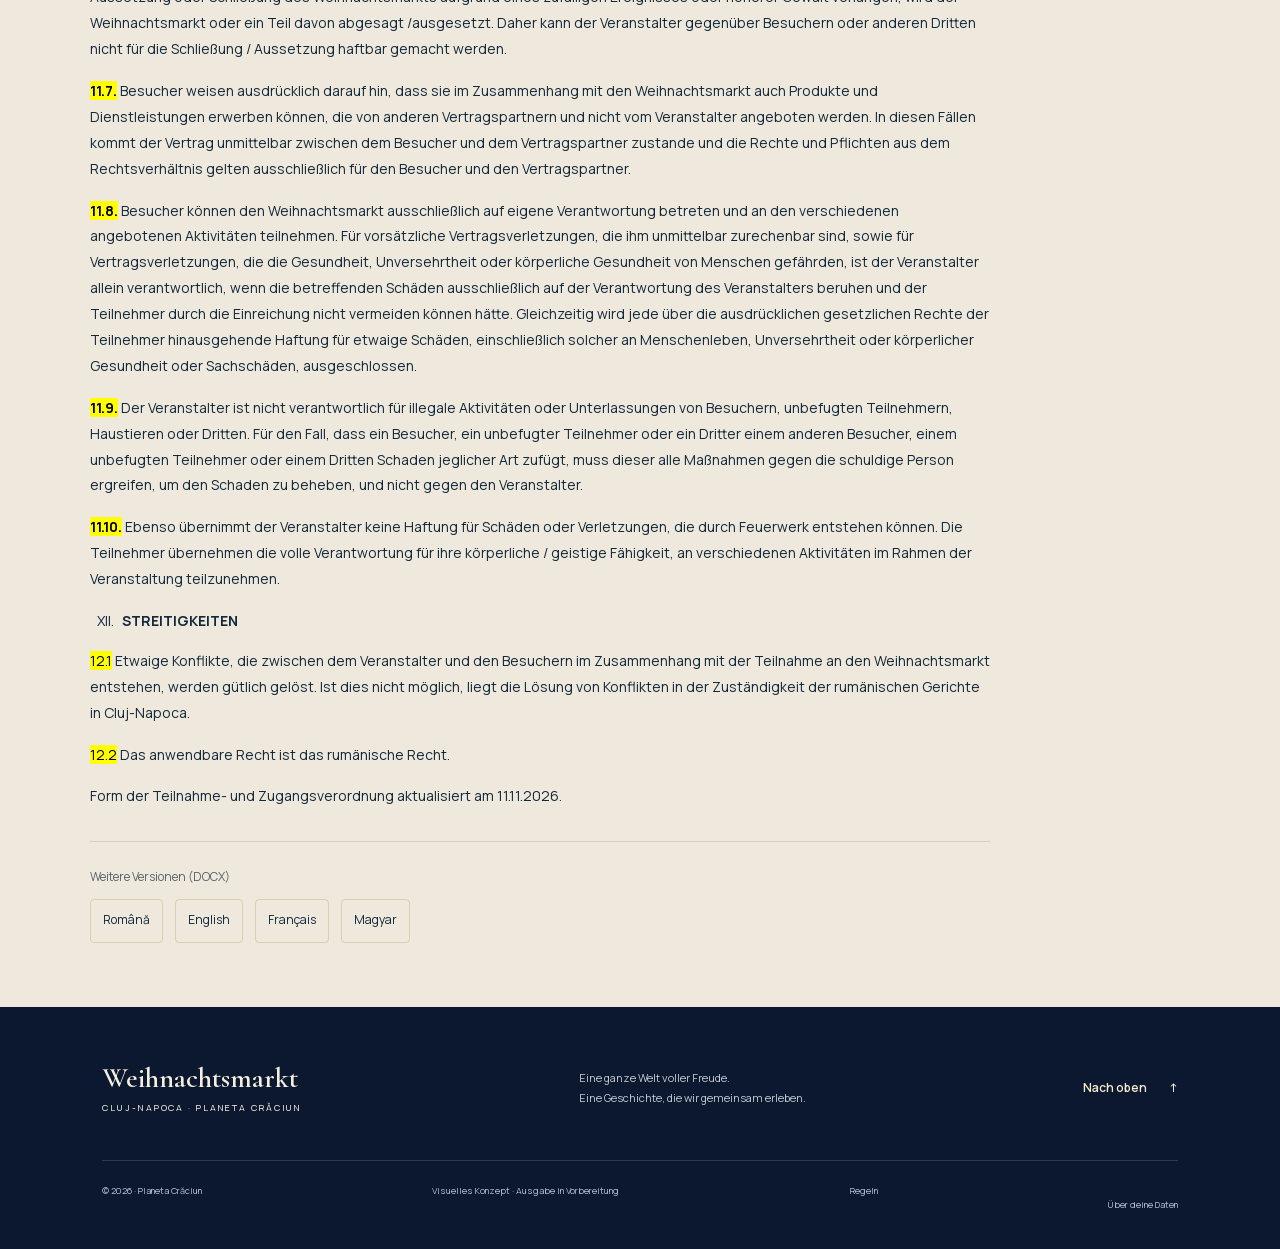
==== commit efa88720: "Correct fair lineup, workshop hours and special moments" ====
--- a/de.html
+++ b/de.html
@@ -5,8 +5,8 @@
 <meta http-equiv="Content-Security-Policy" content="default-src 'self'; script-src 'self'; style-src 'self'; font-src 'self'; img-src 'self' data:; object-src 'none'; base-uri 'none'; form-action 'none'"><meta name="referrer" content="strict-origin-when-cross-origin"><meta name="theme-color" content="#0b1830"><title>Planeta Crăciun 2026 | Weihnachtsmarkt Cluj-Napoca</title>
 <meta name="description" content="Entdecke Planeta Crăciun, die märchenhafte Welt des Weihnachtsmarkts in Cluj-Napoca. Erlebnisse, Programm und Besucherinformationen zur Ausgabe 2026.">
 <meta name="robots" content="noindex,nofollow"><meta property="og:type" content="website"><meta property="og:locale" content="de_DE"><meta property="og:title" content="Planeta Crăciun — Eine ganze Welt voller Freude"><meta property="og:description" content="Weihnachtsmarkt Cluj-Napoca • Ausgabe 2026"><meta property="og:image" content="https://saliery95.github.io/planeta-craciun-cluj-2026/assets/key-visual.webp">
-<link rel="icon" type="image/webp" href="assets/snowflake.webp"><link rel="preload" as="image" href="assets/hero-film-desktop-poster.webp?v=9" media="(min-width:561px)" fetchpriority="high"><link rel="preload" as="image" href="assets/hero-film-mobile-poster.webp?v=9" media="(max-width:560px)" fetchpriority="high"><link rel="stylesheet" href="fonts.css"><link rel="stylesheet" href="styles.css?v=12"><link rel="stylesheet" href="hero-film.css?v=9"><link rel="stylesheet" href="event-map.css?v=7"><script src="locales/de.js?v=945c4b230f2e" defer></script><script src="language-links.js?v=1" defer></script><script src="content.js?v=13" defer></script><script src="app.js?v=13" defer></script><script src="event-map.js?v=7" defer></script><script type="module" src="hero-film.js?v=9"></script>
-<link rel="stylesheet" href="language-switcher.css?v=1"><link rel="stylesheet" href="regulations.css?v=2"><!-- language-alternates --><link rel="alternate" hreflang="ro" href="index.html"><link rel="alternate" hreflang="en" href="en.html"><link rel="alternate" hreflang="fr" href="fr.html"><link rel="alternate" hreflang="hu" href="hu.html"><link rel="alternate" hreflang="de" href="de.html"><link rel="alternate" hreflang="x-default" href="index.html"><!-- /language-alternates --></head>
+<link rel="icon" type="image/webp" href="assets/snowflake.webp"><link rel="preload" as="image" href="assets/hero-film-desktop-poster.webp?v=9" media="(min-width:561px)" fetchpriority="high"><link rel="preload" as="image" href="assets/hero-film-mobile-poster.webp?v=9" media="(max-width:560px)" fetchpriority="high"><link rel="stylesheet" href="fonts.css"><link rel="stylesheet" href="styles.css?v=14"><link rel="stylesheet" href="hero-film.css?v=9"><link rel="stylesheet" href="event-map.css?v=8"><script src="locales/de.js?v=a70cde3d5cf0" defer></script><script src="language-links.js?v=1" defer></script><script src="content.js?v=15" defer></script><script src="app.js?v=15" defer></script><script src="event-map.js?v=8" defer></script><script type="module" src="hero-film.js?v=9"></script>
+<link rel="stylesheet" href="language-switcher.css?v=1"><link rel="stylesheet" href="regulations.css?v=3"><!-- language-alternates --><link rel="alternate" hreflang="ro" href="index.html"><link rel="alternate" hreflang="en" href="en.html"><link rel="alternate" hreflang="fr" href="fr.html"><link rel="alternate" hreflang="hu" href="hu.html"><link rel="alternate" hreflang="de" href="de.html"><link rel="alternate" hreflang="x-default" href="index.html"><!-- /language-alternates --></head>
 <body>
 <a class="skip-link" href="#main">Zum Inhalt springen</a>
 <header class="site-header" id="top"><a href="#" class="brand" aria-label="Weihnachtsmarkt Cluj-Napoca, Startseite"><span class="brand-title">Weihnachtsmarkt</span><span class="brand-detail">CLUJ-NAPOCA · 2026</span></a><nav class="desktop-nav" aria-label="Hauptnavigation"><a href="#poveste">Unsere Geschichte</a><a href="#experiente">Erlebnisse</a><a href="#program">Programm</a><a href="#intrebari">Fragen</a><a href="#regulamente">Regeln</a></nav><a class="header-cta" href="#vizita">Besuch planen <span aria-hidden="true">↗</span></a><button class="menu-toggle" aria-expanded="false" aria-controls="mobile-nav">Menü <span aria-hidden="true">＋</span></button><nav id="mobile-nav" aria-label="Mobile Navigation"><a href="#poveste">Unsere Geschichte</a><a href="#experiente">Erlebnisse</a><a href="#program">Programm</a><a href="#vizita">Besuch planen</a><a href="#intrebari">Häufige Fragen</a><a href="#regulamente">Regeln</a></nav><nav class="language-switcher" aria-label="Sprache wählen"><a href="index.html" lang="ro" hreflang="ro" aria-label="Română" title="Română">RO</a><a href="en.html" lang="en" hreflang="en" aria-label="English" title="English">EN</a><a href="fr.html" lang="fr" hreflang="fr" aria-label="Français" title="Français">FR</a><a href="hu.html" lang="hu" hreflang="hu" aria-label="Magyar" title="Magyar">HU</a><a href="de.html" lang="de" hreflang="de" aria-label="Deutsch" title="Deutsch" aria-current="page">DE</a></nav></header>
@@ -17,9 +17,9 @@
 <a class="scroll-cue" href="#poveste"><span aria-hidden="true">↓</span> Lass das Märchen beginnen</a></section>
 <div class="chapter-strip" aria-label="Ausgabe 2026"><span>EIN UNVERGESSLICHER WINTER</span><img src="assets/snowflake.webp" width="26" height="26" alt=""><span>CLUJ-NAPOCA</span><img src="assets/snowflake.webp" width="26" height="26" alt=""><span>PLANETA CRĂCIUN · 2026</span><img src="assets/snowflake.webp" width="26" height="26" alt=""><span>DIE FREUDE AM ZUSAMMENSEIN</span></div>
 <section class="story section-pad" id="poveste" aria-labelledby="story-title"><div class="story-label"><span class="chapter-number">01 / UNSERE GESCHICHTE</span><img src="assets/snowflake.webp" width="78" height="78" loading="lazy" alt=""></div><div class="story-copy reveal"><p class="eyebrow">FÜR DAS KIND IN UNS ALLEN</p><h2 id="story-title">Manche Orte besucht man.<br>Andere <em>fühlt man.</em></h2><div class="story-bottom"><p>Der Duft von Zimt. Ein Licht, das einen kalten Abend wärmt. Eine Hand, die man etwas fester hält. Weihnachten besteht aus kleinen Dingen, die irgendwann alles bedeuten.</p><p>Planeta Crăciun lädt dich ein, langsamer zu werden. Dich umzusehen. Und mit deinen Lieblingsmenschen die Freude am Hiersein neu zu entdecken.</p></div></div></section>
-<section class="experiences section-pad" id="experiente" aria-labelledby="experiences-title"><div class="section-heading reveal"><div><p class="eyebrow">02 / UNSERE WELT ENTDECKEN</p><h2 id="experiences-title">Folge deiner <em>Freude.</em></h2></div><p>Jede Geschichte hat einen Anfang.<br>Wo möchtest du beginnen?</p></div><div class="experience-grid"><button class="experience-card card-wonder reveal" data-story="wonder"><div class="card-top"><span>FÜR KLEIN UND GROSS</span><span aria-hidden="true">01</span></div><div class="card-art"><img src="assets/rocking-horse.webp" width="650" height="433" loading="lazy" alt="Weißes Märchenschaukelpferd mit goldenen Details"></div><div class="card-bottom"><div><h3>Zurück in die Kindheit</h3><p>Tägliche Workshops im Haus des Weihnachtsmanns.</p></div><span class="round-arrow" aria-hidden="true">↗</span></div></button><button class="experience-card card-taste reveal" data-story="taste"><div class="card-top"><span>GENUSS, DER UNS ZUSAMMENBRINGT</span><span aria-hidden="true">02</span></div><div class="card-art"><img src="assets/cottage.webp" width="650" height="600" loading="lazy" alt="Beleuchtetes, schneebedecktes Lebkuchenhaus"></div><div class="card-bottom"><div><h3>Der Geschmack der Festtage</h3><p>Eine süße Pause. Eine warme Erinnerung.</p></div><span class="round-arrow" aria-hidden="true">↗</span></div></button><button class="experience-card card-gift reveal" data-story="gift"><div class="card-top"><span>DIE FREUDE AM SCHENKEN</span><span aria-hidden="true">03</span></div><div class="card-art"><img src="assets/gift.webp" width="493" height="500" loading="lazy" alt="Cremefarbenes Geschenk mit goldenem und grünem Band"></div><div class="card-bottom"><div><h3>Geschenke mit Geschichte</h3><p>Mit Gedanken an einen besonderen Menschen ausgewählt.</p></div><span class="round-arrow" aria-hidden="true">↗</span></div></button></div><p class="section-footnote">Tägliche Workshops im Haus des Weihnachtsmanns, für Klein und Groß. Die Aktivitäten nach Tagen findest du unter Programm. Die Uhrzeiten werden später bekannt gegeben.</p></section>
+<section class="experiences section-pad" id="experiente" aria-labelledby="experiences-title"><div class="section-heading reveal"><div><p class="eyebrow">02 / UNSERE WELT ENTDECKEN</p><h2 id="experiences-title">Folge deiner <em>Freude.</em></h2></div><p>Jede Geschichte hat einen Anfang.<br>Wo möchtest du beginnen?</p></div><div class="experience-grid"><button class="experience-card card-wonder reveal" data-story="wonder"><div class="card-top"><span>FÜR KLEIN UND GROSS</span><span aria-hidden="true">01</span></div><div class="card-art"><img src="assets/rocking-horse.webp" width="650" height="433" loading="lazy" alt="Weißes Märchenschaukelpferd mit goldenen Details"></div><div class="card-bottom"><div><h3>Zurück in die Kindheit</h3><p>Tägliche Workshops im Haus des Weihnachtsmanns.</p></div><span class="round-arrow" aria-hidden="true">↗</span></div></button><button class="experience-card card-taste reveal" data-story="taste"><div class="card-top"><span>GENUSS, DER UNS ZUSAMMENBRINGT</span><span aria-hidden="true">02</span></div><div class="card-art"><img src="assets/cottage.webp" width="650" height="600" loading="lazy" alt="Beleuchtetes, schneebedecktes Lebkuchenhaus"></div><div class="card-bottom"><div><h3>Der Geschmack der Festtage</h3><p>Eine süße Pause. Eine warme Erinnerung.</p></div><span class="round-arrow" aria-hidden="true">↗</span></div></button><button class="experience-card card-gift reveal" data-story="gift"><div class="card-top"><span>DIE FREUDE AM SCHENKEN</span><span aria-hidden="true">03</span></div><div class="card-art"><img src="assets/gift.webp" width="493" height="500" loading="lazy" alt="Cremefarbenes Geschenk mit goldenem und grünem Band"></div><div class="card-bottom"><div><h3>Geschenke mit Geschichte</h3><p>Mit Gedanken an einen besonderen Menschen ausgewählt.</p></div><span class="round-arrow" aria-hidden="true">↗</span></div></button></div><p class="section-footnote">Tägliche Workshops im Haus des Weihnachtsmanns für Groß und Klein. Montag–Freitag 18:00–20:00, Samstag–Sonntag 16:00–19:00. Das Tagesprogramm findest du im Bereich Programm.</p></section>
 <section class="interlude" aria-label="Die Freude am Zusammensein"><img src="assets/winter-landscape.webp" alt="Illustrierte Winterlandschaft mit verschneitem Wald und goldenem Licht" loading="lazy" width="1670" height="941"><div class="interlude-copy reveal"><p class="eyebrow light">EINANDER NÄHER</p><p class="interlude-title">Am schönsten<br>ist es <em>gemeinsam.</em></p><a class="text-link light-link" href="#vizita">Zeit für einen märchenhaften Abend <span aria-hidden="true">↗</span></a></div></section>
-<section class="program section-pad" id="program" aria-labelledby="program-title"><div class="section-heading reveal"><div><p class="eyebrow">03 / DER PLANETENKALENDER</p><h2 id="program-title" tabindex="-1">Abende werden zu <em>Erinnerungen.</em></h2></div><p>Konzerte, Workshops und schöne Entdeckungen.<br>Wähle dein Erlebnis auf Planeta Crăciun.</p></div><div class="program-controls"><div class="filter-group" role="tablist" aria-label="Entdecke das Programm"><button id="tab-music" class="filter active" role="tab" aria-selected="true" aria-controls="program-results" data-category="music">Musik</button><button id="tab-kids" class="filter" role="tab" aria-selected="false" aria-controls="program-results" tabindex="-1" data-category="kids">Haus des Weihnachtsmanns</button><button id="tab-special" class="filter" role="tab" aria-selected="false" aria-controls="program-results" tabindex="-1" data-category="special">Besondere Momente</button><button id="tab-campaigns" class="filter" role="tab" aria-selected="false" aria-controls="program-results" tabindex="-1" data-category="campaigns">Hilfsaktionen</button><button id="tab-attractions" class="filter" role="tab" aria-selected="false" aria-controls="program-results" tabindex="-1" data-category="attractions">Attraktionen</button></div></div><div class="program-days" id="program-days" hidden><button id="program-prev" class="day-step" aria-label="Vorheriger Tag">←</button><label class="date-label">Tag auswählen <input type="date" id="program-date" min="2026-11-20" max="2026-12-23" value="2026-11-20" aria-label="Tag für das Programm auswählen"></label><button id="program-next" class="day-step" aria-label="Nächster Tag">→</button></div><div class="program-results" id="program-results" role="tabpanel" aria-labelledby="tab-music" tabindex="0"></div><p class="program-note" id="program-note"></p></section>
+<section class="program section-pad" id="program" aria-labelledby="program-title"><div class="section-heading reveal"><div><p class="eyebrow">03 / DER PLANETENKALENDER</p><h2 id="program-title" tabindex="-1">Abende werden zu <em>Erinnerungen.</em></h2></div><p>Konzerte, Workshops und schöne Entdeckungen.<br>Wähle dein Erlebnis auf Planeta Crăciun.</p></div><div class="program-controls"><div class="filter-group" role="tablist" aria-label="Entdecke das Programm"><button id="tab-music" class="filter active" role="tab" aria-selected="true" aria-controls="program-results" data-category="music">Musik</button><button id="tab-kids" class="filter" role="tab" aria-selected="false" aria-controls="program-results" tabindex="-1" data-category="kids">Haus des Weihnachtsmanns</button><button id="tab-special" class="filter" role="tab" aria-selected="false" aria-controls="program-results" tabindex="-1" data-category="special">Besondere Momente</button><button id="tab-campaigns" class="filter" role="tab" aria-selected="false" aria-controls="program-results" tabindex="-1" data-category="campaigns">Hilfsaktionen</button><button id="tab-attractions" class="filter" role="tab" aria-selected="false" aria-controls="program-results" tabindex="-1" data-category="attractions">Attraktionen</button></div></div><div class="program-house-hours" id="program-house-hours" hidden><div><h3>Öffnungszeiten im Haus des Weihnachtsmanns</h3><p>Montag–Freitag: 14:00–20:00</p><p>Samstag–Sonntag: 12:00–19:00</p></div><div><h3>Workshop-Zeiten</h3><p>Montag–Freitag: 18:00–20:00</p><p>Samstag–Sonntag: 16:00–19:00</p></div></div><div class="program-days" id="program-days" hidden><button id="program-prev" class="day-step" aria-label="Vorheriger Tag">←</button><label class="date-label">Tag auswählen <input type="date" id="program-date" min="2026-11-20" max="2026-12-23" value="2026-11-20" aria-label="Tag für das Programm auswählen"></label><button id="program-next" class="day-step" aria-label="Nächster Tag">→</button></div><div class="program-results" id="program-results" role="tabpanel" aria-labelledby="tab-music" tabindex="0"></div><p class="program-note" id="program-note"></p></section>
 <section class="event-map-section" id="vizita" aria-labelledby="dm-title"><div id="pc-drawn-map" aria-labelledby="dm-title" data-zoomed="false">
  <header class="dm-heading"><p class="dm-eyebrow">04 / WIR SEHEN UNS AUF DEM PLANETEN</p><h2 id="dm-title">Entdecke Planeta Crăciun.</h2><p class="dm-location">Piața Unirii · Cluj-Napoca</p></header>
  <div class="dm-viewport">
@@ -309,9 +309,9 @@
  <div class="dm-detail" aria-live="polite"><div class="dm-detail-head"><h3></h3><span class="dm-kind"></span></div><p class="dm-description"></p></div>
  <p class="dm-foot">A: Eingang am Ende der Hüttenreihen · B und C: weitere Zugänge</p>
 </div></section>
-<section class="faq section-pad" id="intrebari" aria-labelledby="faq-title"><div class="faq-heading"><p class="eyebrow">05 / GUT ZU WISSEN</p><h2 id="faq-title">Ein wenig Klarheit.<br>Mehr <em>Freude.</em></h2><img src="assets/teddy.webp" alt="Teddybär mit grünem Schal" width="375" height="450" loading="lazy"></div><div class="faq-list"><details><summary>Wann und wo findet die Ausgabe 2026 statt?<span aria-hidden="true">＋</span></summary><p>Der Markt findet vom 20. November 2026 bis zum 1. Januar 2027 auf der Piața Unirii in Cluj-Napoca statt. Das Workshop-Programm für den 20. November bis 23. Dezember ist verfügbar; das genaue Zeitfenster für jeden Workshop wird später ergänzt.</p></details><details><summary>Was kosten der Eintritt und die Attraktionen?<span aria-hidden="true">＋</span></summary><p>Der Eintritt zum Markt ist im Rahmen der verfügbaren Kapazität kostenlos, gemäß den Teilnahme- und Zugangsregeln. Preise für kostenpflichtige Attraktionen und Aktivitäten sind auf dieser Website noch nicht veröffentlicht.</p></details><details><summary>Wo finde ich das Kinderprogramm?<span aria-hidden="true">＋</span></summary><p>Wähle im Bereich Programm „Haus des Weihnachtsmanns“ und den gewünschten Tag. Dort findest du Workshops und Begegnungen mit dem Weihnachtsmann vom 20. November bis zum 23. Dezember. Die Uhrzeiten werden später bekannt gegeben.</p><a class="text-link" href="#program">Zum Programm <span aria-hidden="true">↗</span></a></details><details><summary>Wo finde ich Informationen zur Barrierefreiheit und Ausstattung?<span aria-hidden="true">＋</span></summary><p>Toiletten und Eingänge sind auf der Karte markiert. Angaben zu barrierefreien Wegen, dem Zugang mit Kinderwagen und der Nutzung der Einrichtungen werden vor der Eröffnung ergänzt.</p></details><details><summary>Ich möchte als Aussteller oder Partner teilnehmen.<span aria-hidden="true">＋</span></summary><p>Die Teilnahmebedingungen und Kontaktdaten des Teams für die Ausgabe 2026 werden hier bekannt gegeben. Diese Website nimmt derzeit noch keine Anmeldungen oder Anfragen entgegen.</p></details></div></section>
+<section class="faq section-pad" id="intrebari" aria-labelledby="faq-title"><div class="faq-heading"><p class="eyebrow">05 / GUT ZU WISSEN</p><h2 id="faq-title">Ein wenig Klarheit.<br>Mehr <em>Freude.</em></h2><img src="assets/teddy.webp" alt="Teddybär mit grünem Schal" width="375" height="450" loading="lazy"></div><div class="faq-list"><details><summary>Wann und wo findet die Ausgabe 2026 statt?<span aria-hidden="true">＋</span></summary><p>Der Markt findet vom 20. November 2026 bis zum 1. Januar 2027 auf der Piața Unirii in Cluj-Napoca statt. Die Workshops finden vom 20. November bis zum 23. Dezember statt: Montag–Freitag 18:00–20:00, Samstag–Sonntag 16:00–19:00.</p></details><details><summary>Was kosten der Eintritt und die Attraktionen?<span aria-hidden="true">＋</span></summary><p>Der Eintritt zum Markt ist im Rahmen der verfügbaren Kapazität gemäß den Teilnahme- und Zugangsregeln kostenlos. Bestätigte Preise findest du unter Programm → Attraktionen. Die Preise weiterer Aktivitäten werden nach ihrer Bekanntgabe ergänzt.</p></details><details><summary>Wo finde ich das Kinderprogramm?<span aria-hidden="true">＋</span></summary><p>Wähle im Bereich Programm „Haus des Weihnachtsmanns“ und den gewünschten Tag. Workshops: Montag–Freitag 18:00–20:00, Samstag–Sonntag 16:00–19:00, vom 20. November bis zum 23. Dezember. Die Uhrzeiten der Begegnungen mit dem Weihnachtsmann werden separat bekannt gegeben.</p><a class="text-link" href="#program">Zum Programm <span aria-hidden="true">↗</span></a></details><details><summary>Wo finde ich Informationen zur Barrierefreiheit und Ausstattung?<span aria-hidden="true">＋</span></summary><p>Toiletten und Eingänge sind auf der Karte markiert. Angaben zu barrierefreien Wegen, dem Zugang mit Kinderwagen und der Nutzung der Einrichtungen werden vor der Eröffnung ergänzt.</p></details><details><summary>Ich möchte als Aussteller oder Partner teilnehmen.<span aria-hidden="true">＋</span></summary><p>Die Teilnahmebedingungen und Kontaktdaten des Teams für die Ausgabe 2026 werden hier bekannt gegeben. Diese Website nimmt derzeit noch keine Anmeldungen oder Anfragen entgegen.</p></details></div></section>
 <section class="closing"><img src="assets/train.webp" width="850" height="455" alt="Märchenhafter Zug in Grün und Gold" loading="lazy"><div><p class="eyebrow">CLUJ-NAPOCA · PLANETA CRĂCIUN 2026</p><h2>Nächster Halt:<br><em>Freude.</em></h2><a class="button dark" href="#vizita">Wir sehen uns auf dem Planeten <span aria-hidden="true">↗</span></a></div></section>
-<section class="regulations-section" id="regulamente" aria-labelledby="rules-title"><p class="eyebrow">06 / REGELN</p><h2 id="rules-title">Teilnahme- und Zugangsregeln</h2><!-- rules-content --><a class="rules-download" href="assets/regulations/de.docx" download="Planeta-Craciun-Regulament-DE.docx">↓ Original herunterladen (DOCX)</a><article class="rules-document rules-inline" lang="de" aria-labelledby="rules-title"><p><strong><span class="smallcaps">TEILNAHME- UND ZUGANGSVERORDNUNG FÜR DEN WEIHNACHTSMARKT „PLANETA CRĂCIUN“ („PLANET WEIHNACHTEN”).</span></strong></p>
+<section class="regulations-section" id="regulamente" aria-labelledby="rules-title"><p class="eyebrow">06 / REGELN</p><h2 id="rules-title">Teilnahme- und Zugangsregeln</h2><p class="rules-schedule-note">Die Öffnungszeiten des Hauses des Weihnachtsmanns und die Workshop-Zeiten wurden am 7. November 2026 aktualisiert und weichen von den Angaben im folgenden Dokument ab. <a href="#program">Aktualisierte Zeiten ansehen</a>.</p><!-- rules-content --><a class="rules-download" href="assets/regulations/de.docx" download="Planeta-Craciun-Regulament-DE.docx">↓ Original herunterladen (DOCX)</a><article class="rules-document rules-inline" lang="de" aria-labelledby="rules-title"><p><strong><span class="smallcaps">TEILNAHME- UND ZUGANGSVERORDNUNG FÜR DEN WEIHNACHTSMARKT „PLANETA CRĂCIUN“ („PLANET WEIHNACHTEN”).</span></strong></p>
 <p><strong><span class="smallcaps">UNIRII PLATZ AUS CLUJ-NAPOCA (KLAUSENBURG)</span></strong></p>
 <ol type="I">
 <li><p><strong>Allgemeine Bestimmungen</strong></p></li>
--- a/styles.css
+++ b/styles.css
@@ -31,3 +31,8 @@
 .agenda-grid{display:grid;grid-template-columns:repeat(3,minmax(0,1fr));gap:18px;padding:15px 0 25px}.agenda-card{padding:25px;border:1px solid var(--line);background:#f0ece2;border-radius:4px;min-width:0}.agenda-card h3{font-size:32px;line-height:1.1;margin:8px 0 14px;overflow-wrap:anywhere}.agenda-card>p:not(.event-kind){font-size:13px;color:var(--muted)}.santa-dates{padding-left:18px;margin-bottom:0;font-size:13px}.lights-show{display:grid;grid-template-columns:1fr 1fr;background:var(--navy);color:var(--cream);margin:12px 0 22px;border-radius:4px;overflow:hidden}.lights-show figure{margin:0;position:relative;min-height:330px}.lights-show img{width:100%;height:100%;object-fit:cover;position:absolute;inset:0}.lights-show figcaption{position:absolute;bottom:0;left:0;padding:7px 12px;background:#0b1830dc;font-size:10px}.lights-copy{padding:35px}.lights-copy h3{font-family:Manrope,Arial,sans-serif;font-size:24px;line-height:1.25;letter-spacing:.02em;margin:12px 0 16px;font-weight:600}.lights-copy>p{font-size:13px}.lights-copy .event-kind{color:var(--gold)}.show-times{list-style:none;display:grid;grid-template-columns:1fr 1fr;gap:8px;padding:0;margin:24px 0 0}.show-times li{padding:10px 8px;border:1px solid #edcc8650;border-radius:3px;text-align:center;white-space:nowrap;font-size:12px;font-variant-numeric:tabular-nums}
 @media(max-width:1000px){.agenda-grid{grid-template-columns:repeat(2,minmax(0,1fr))}.lights-copy{padding:25px}.show-times{grid-template-columns:1fr}.lights-show figure{min-height:380px}}
 @media(max-width:600px){.program-controls .filter-group{display:grid;grid-template-columns:1fr 1fr;gap:6px}.program-controls .filter{padding:10px 9px;font-size:11px}.program-controls .filter:last-child{grid-column:1/-1}.concert-grid{grid-template-columns:1fr}.concert-grid .event-row h3{font-size:32px}.agenda-grid{grid-template-columns:1fr;gap:12px}.agenda-card{padding:22px}.lights-show{grid-template-columns:1fr}.lights-show figure{min-height:230px}.lights-copy{padding:25px}.show-times{grid-template-columns:1fr 1fr}.program-days{gap:10px}.program-days .date-label{flex-direction:column;gap:4px;width:auto}.program-days input{max-width:180px}.program-note{font-size:12px}}
+
+.attraction-prices{list-style:none;padding:0;margin:0;display:grid;gap:9px;font-size:14px;line-height:1.65;font-weight:600}.attraction-prices li+li{border-top:1px solid var(--line);padding-top:9px}
+
+.program-house-hours{display:grid;grid-template-columns:1fr 1fr;gap:22px;background:#eee9dc;border:1px solid var(--line);border-radius:4px;padding:24px;margin-top:24px}.program-house-hours[hidden]{display:none}.program-house-hours h3{font-size:28px;margin-bottom:12px}.program-house-hours p{font-size:13px}.special-dates{font-size:13px;padding-left:18px;margin:14px 0 0}.special-dates li+li{margin-top:5px}
+@media(max-width:600px){.program-house-hours{grid-template-columns:1fr;gap:22px;padding:22px}.program-house-hours h3{font-size:27px}}
--- a/regulations.css
+++ b/regulations.css
@@ -28,3 +28,5 @@
 .rules-originals nav{display:flex;flex-wrap:wrap;gap:8px 12px}
 .rules-originals a{display:inline-flex;align-items:center;min-height:44px;padding:8px 12px;border:1px solid #b2986655;border-radius:4px;font-size:12px;text-decoration:none}
 @media(max-width:560px){.rules-inline{font-size:13px;margin-top:26px;padding-top:24px}.rules-inline h3,.rules-inline h4{font-size:17px}.regulations-section .rules-download{font-size:12px}.rules-language-note{padding:12px 14px}}
+
+.rules-schedule-note{max-width:900px;margin:0 0 22px;padding:16px 18px;background:#f7f3e9;border-left:3px solid #b29866}.rules-schedule-note a{text-decoration:underline;text-underline-offset:3px;font-weight:600}
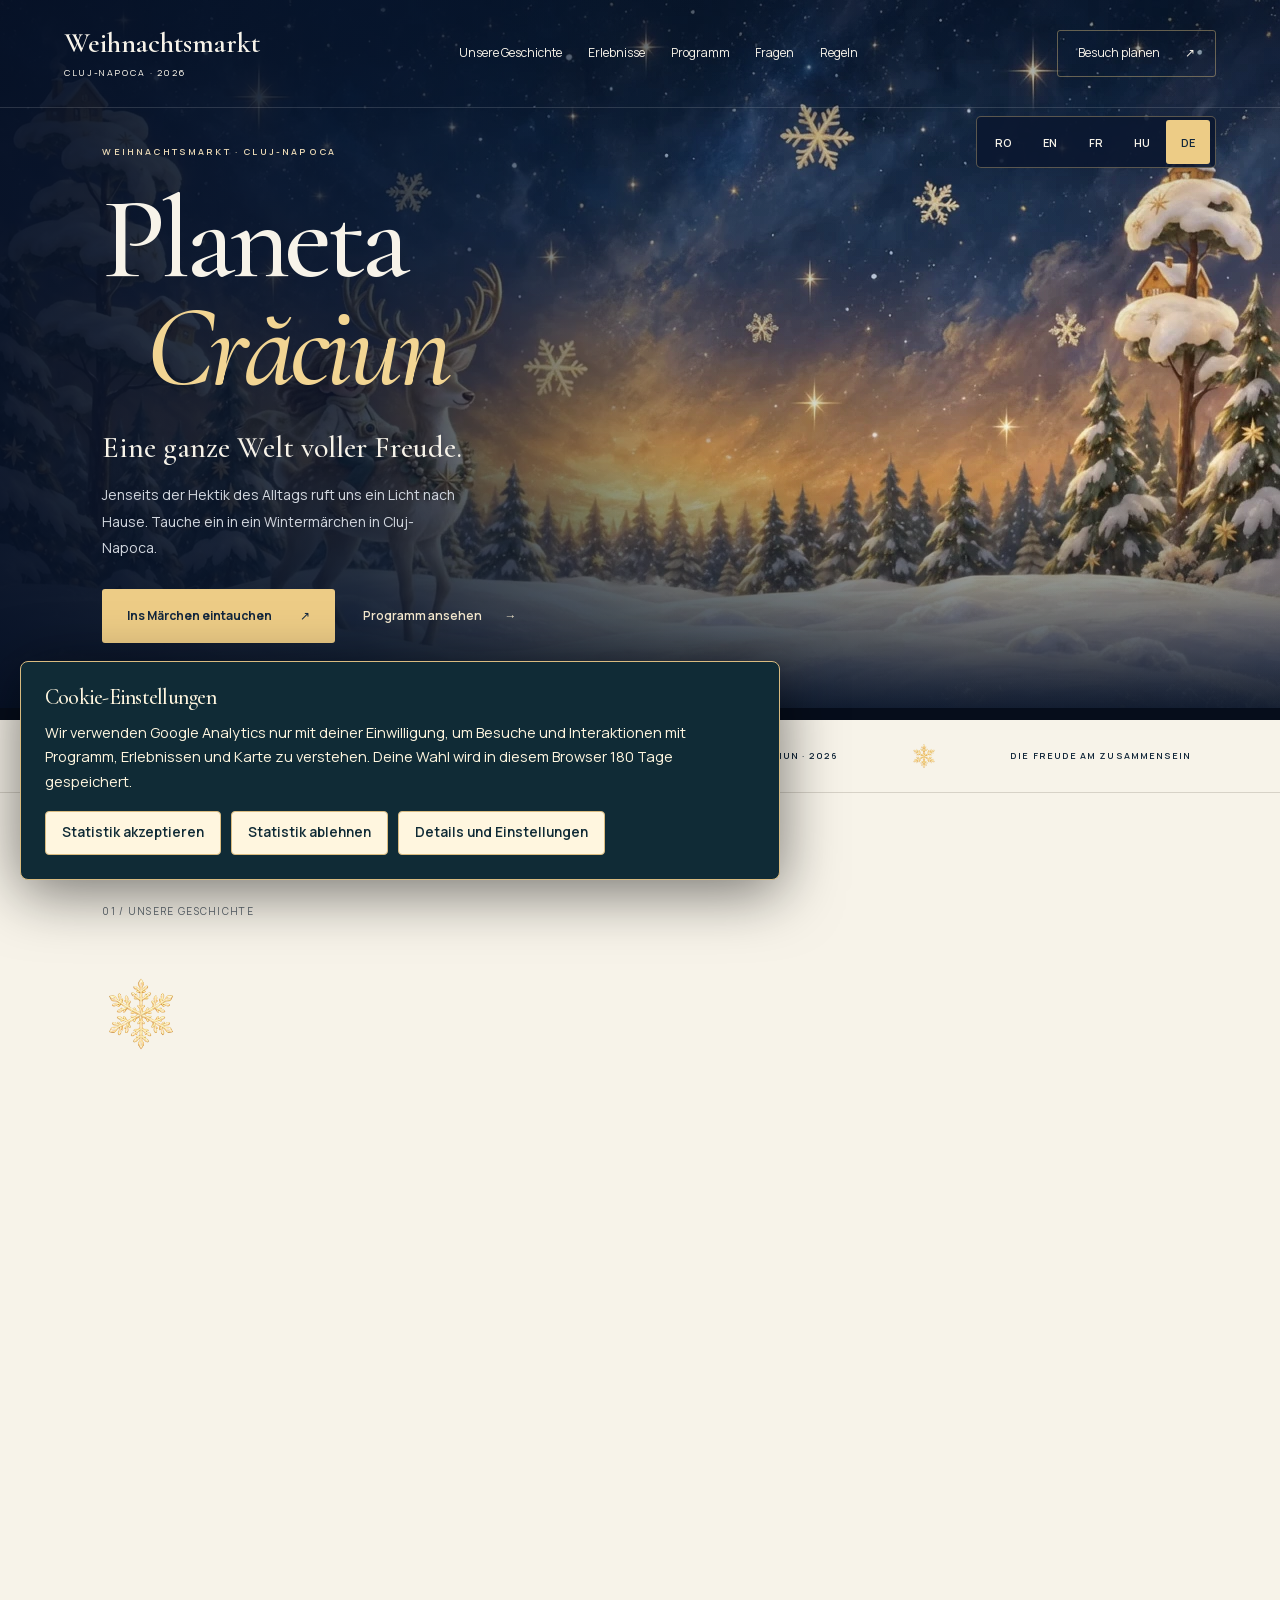
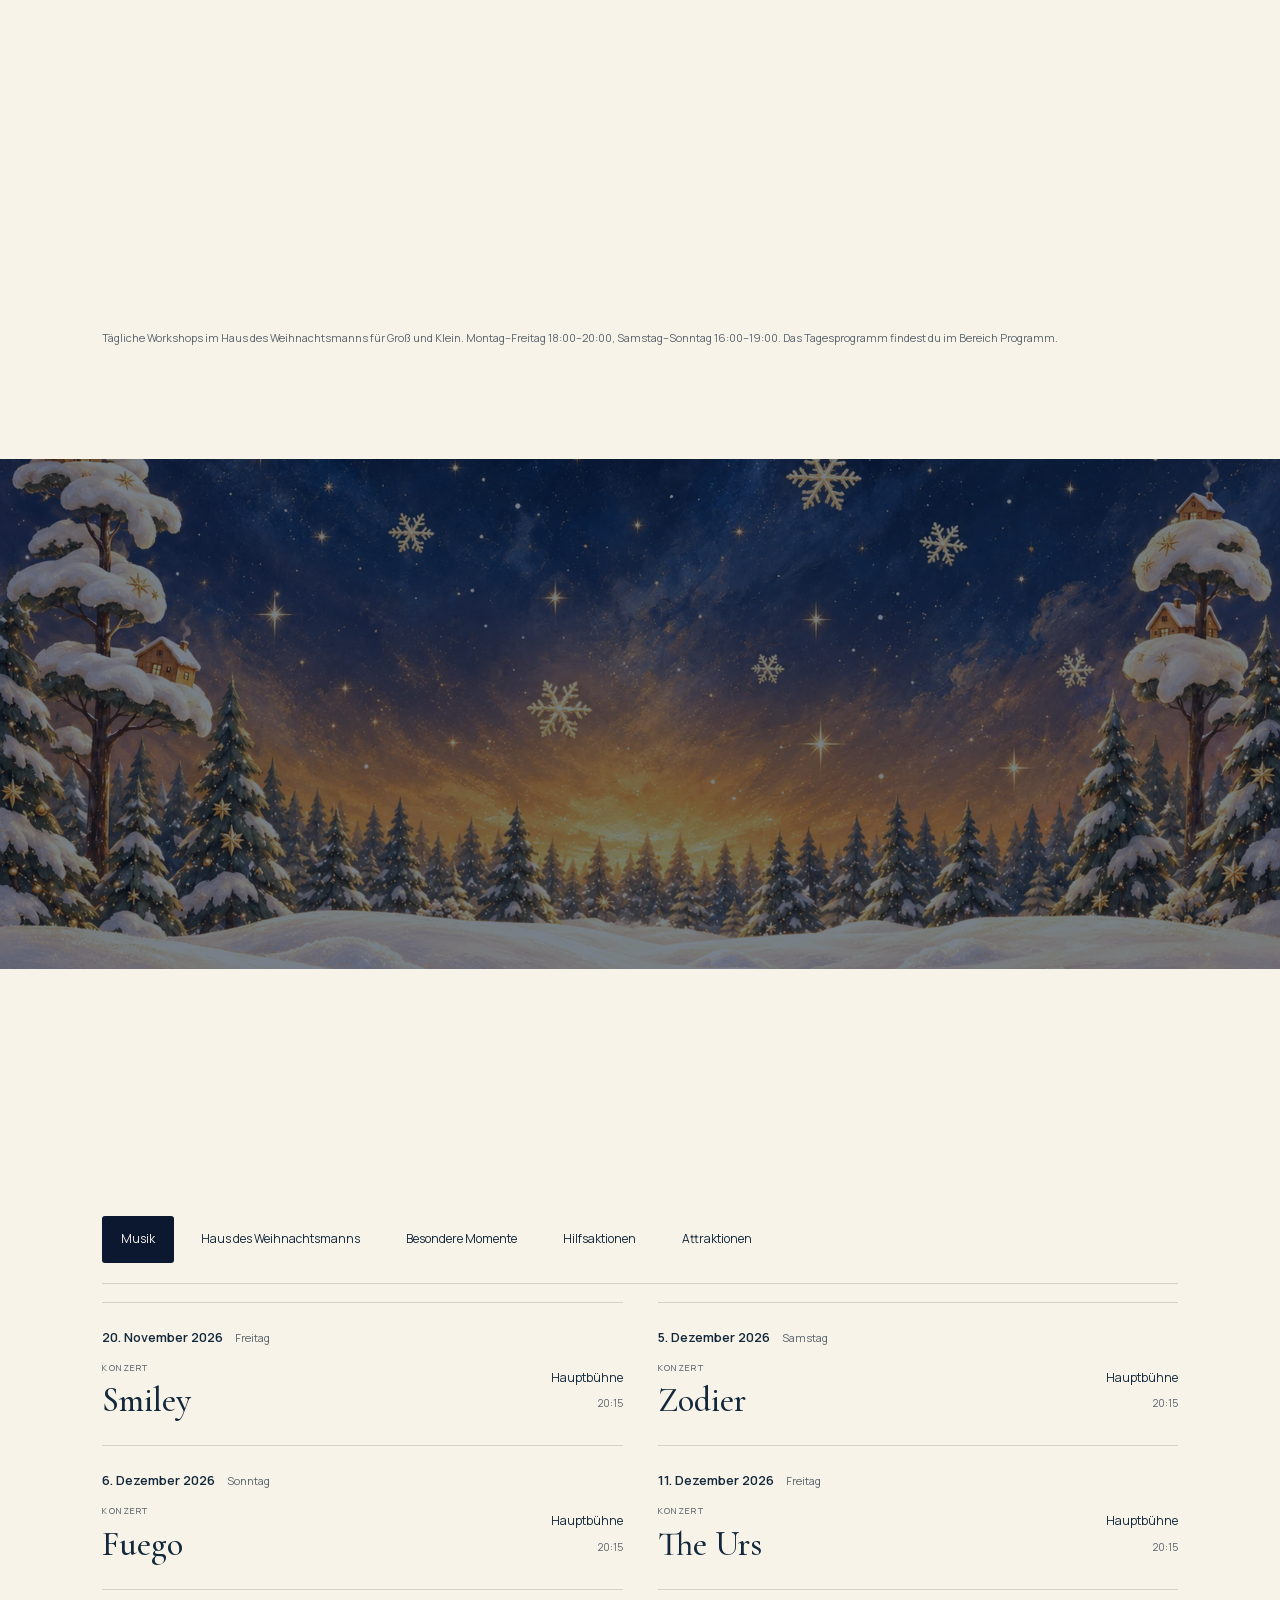
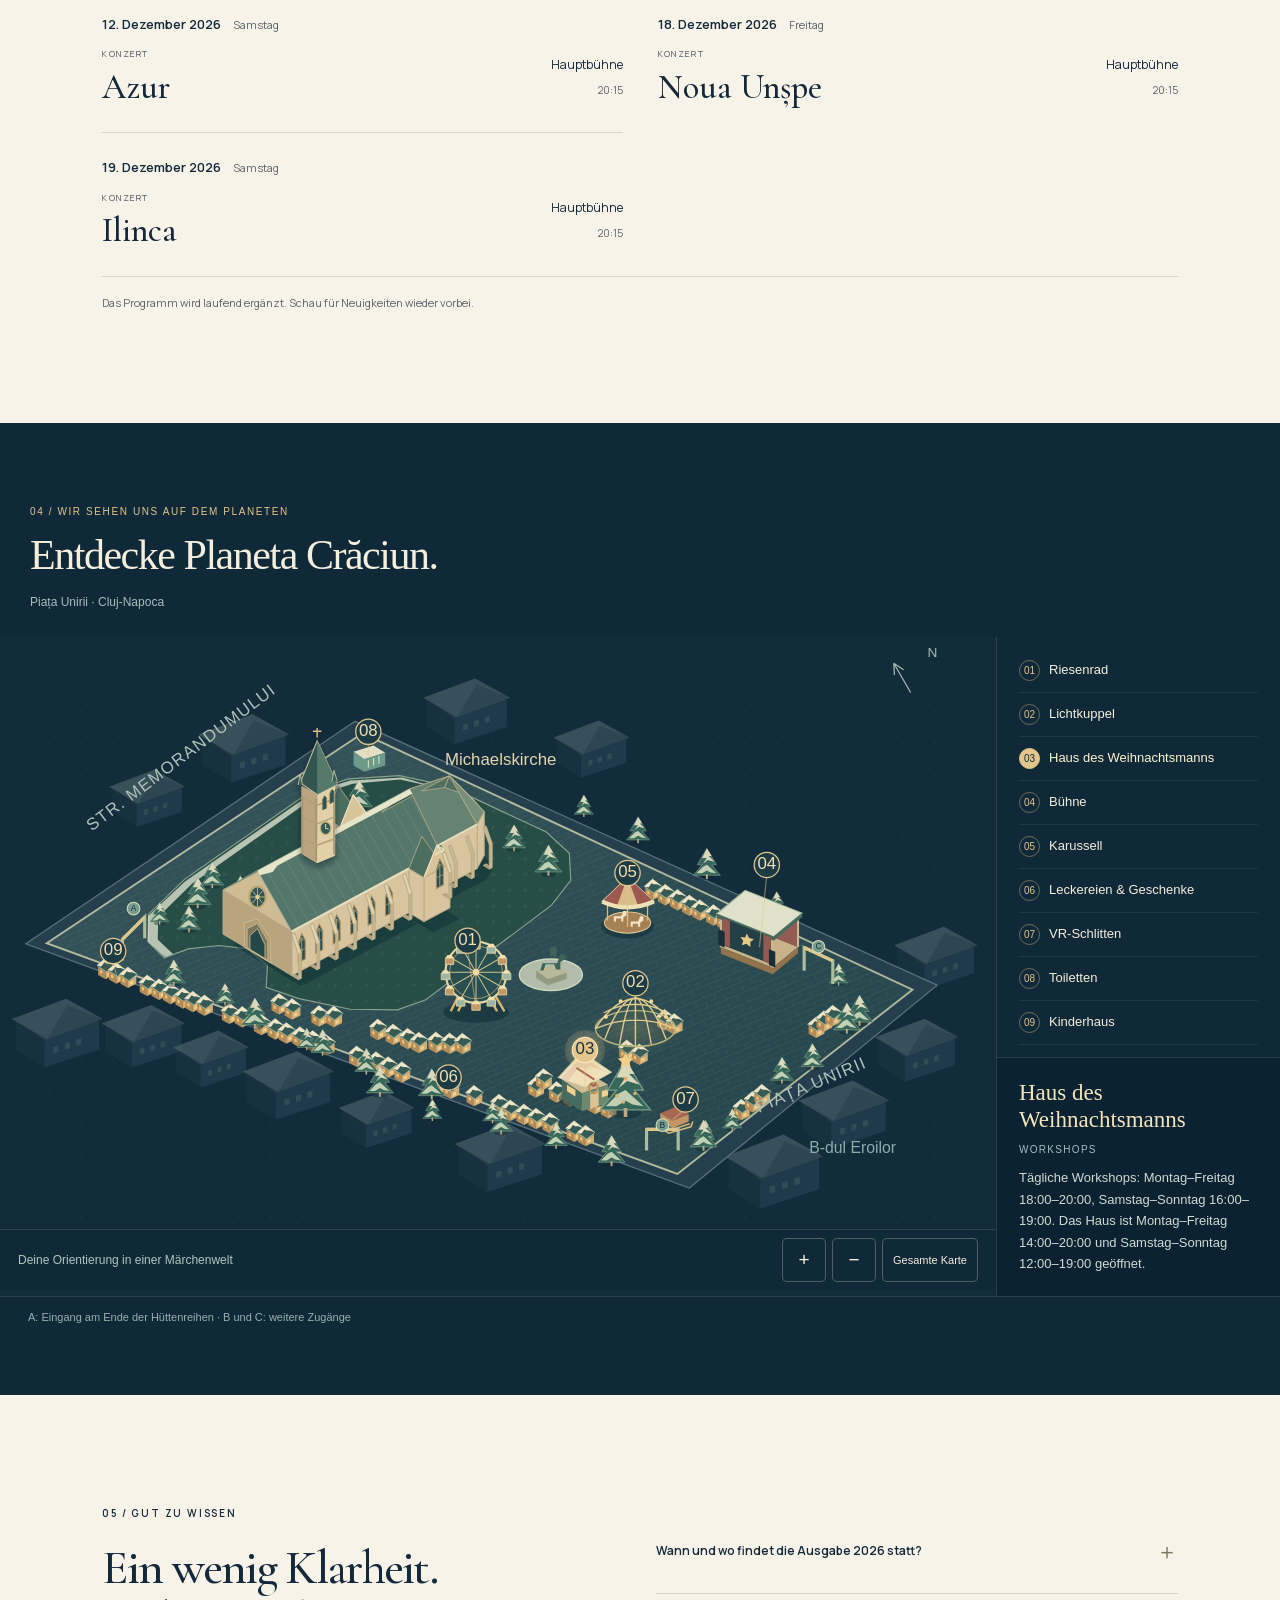
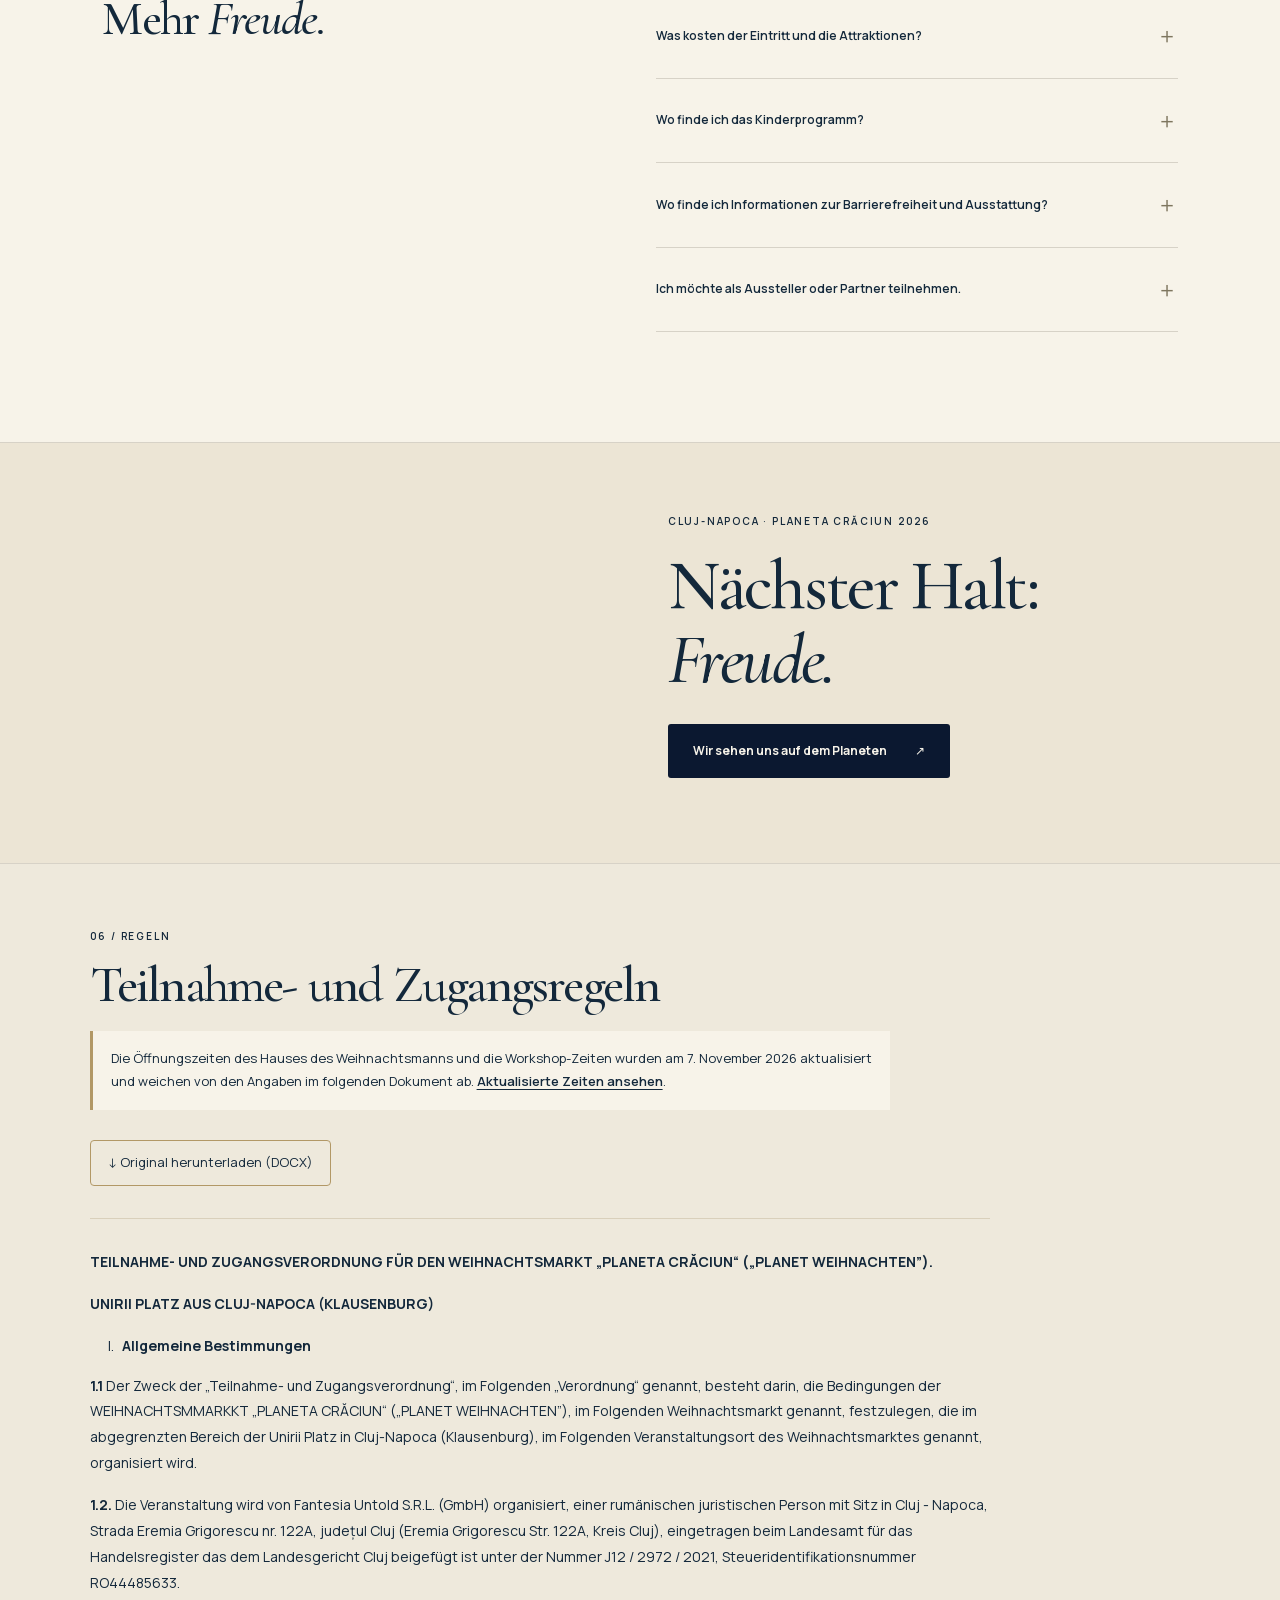
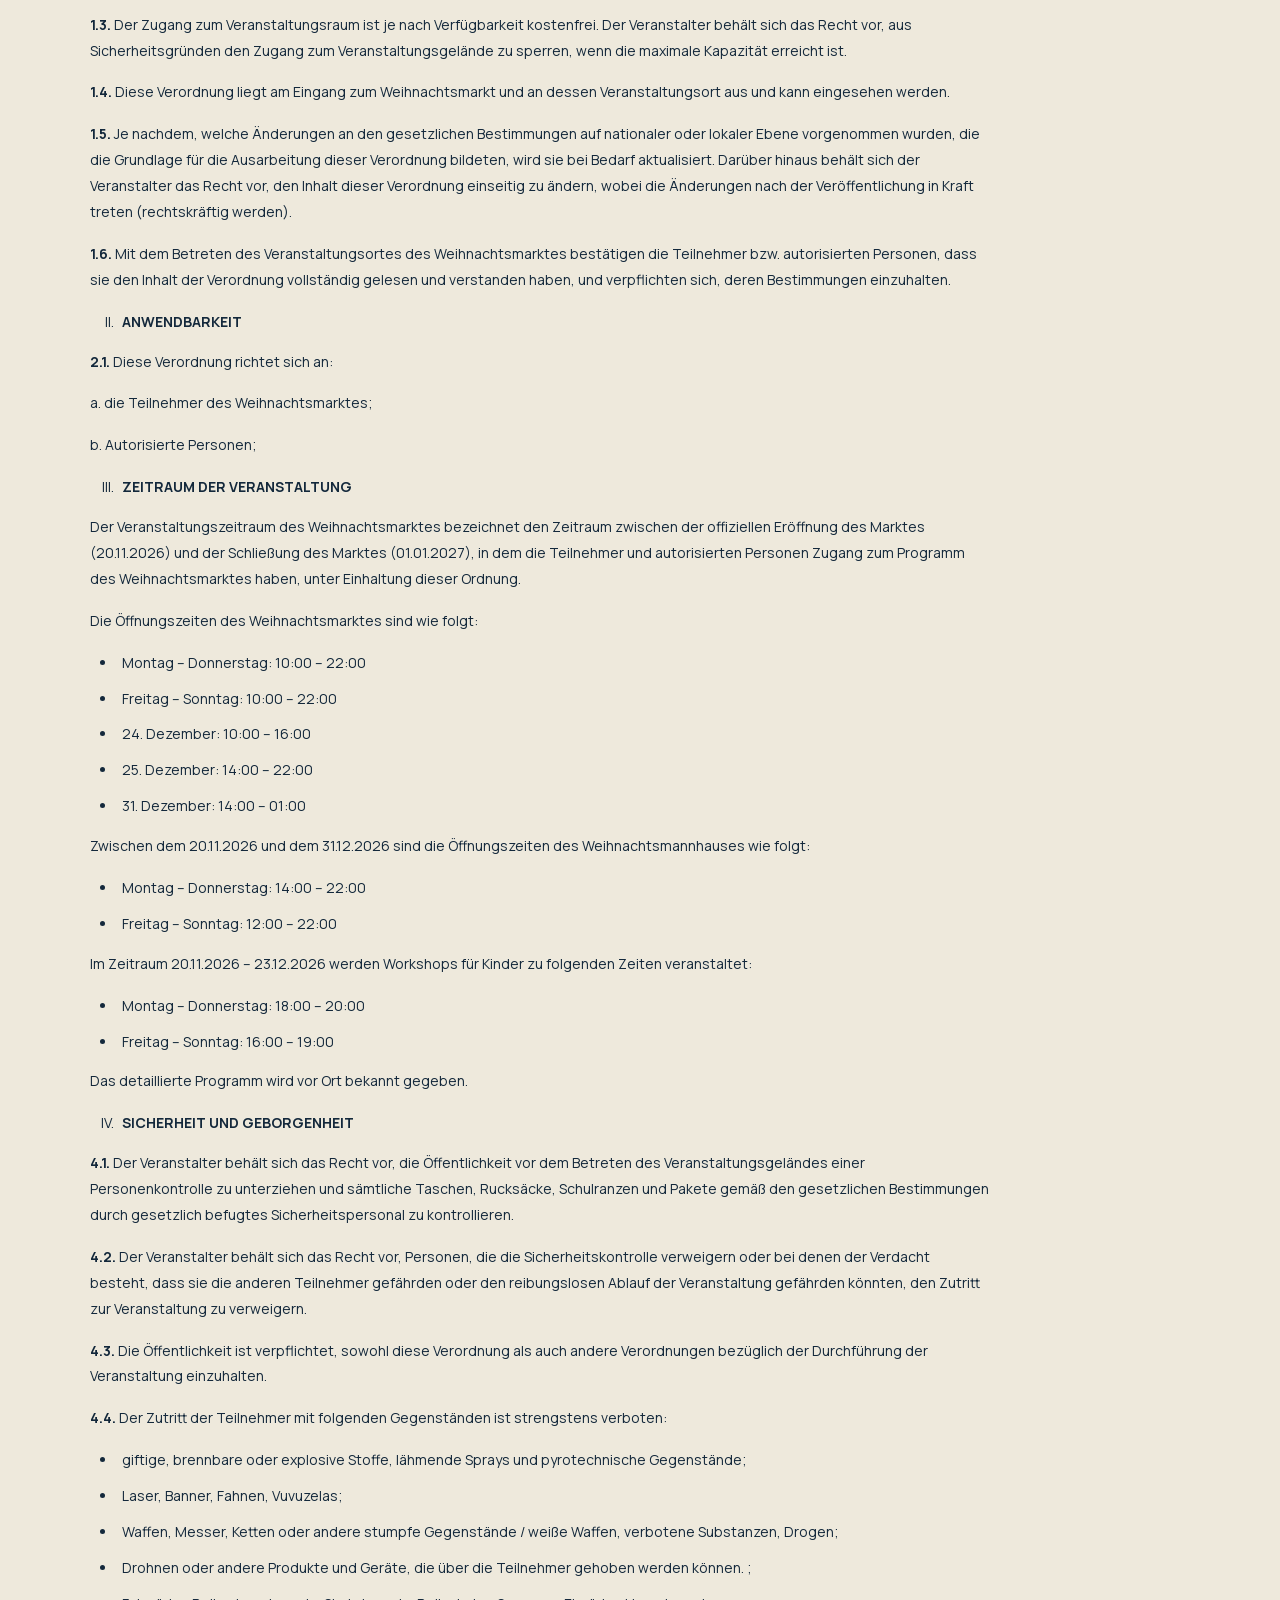
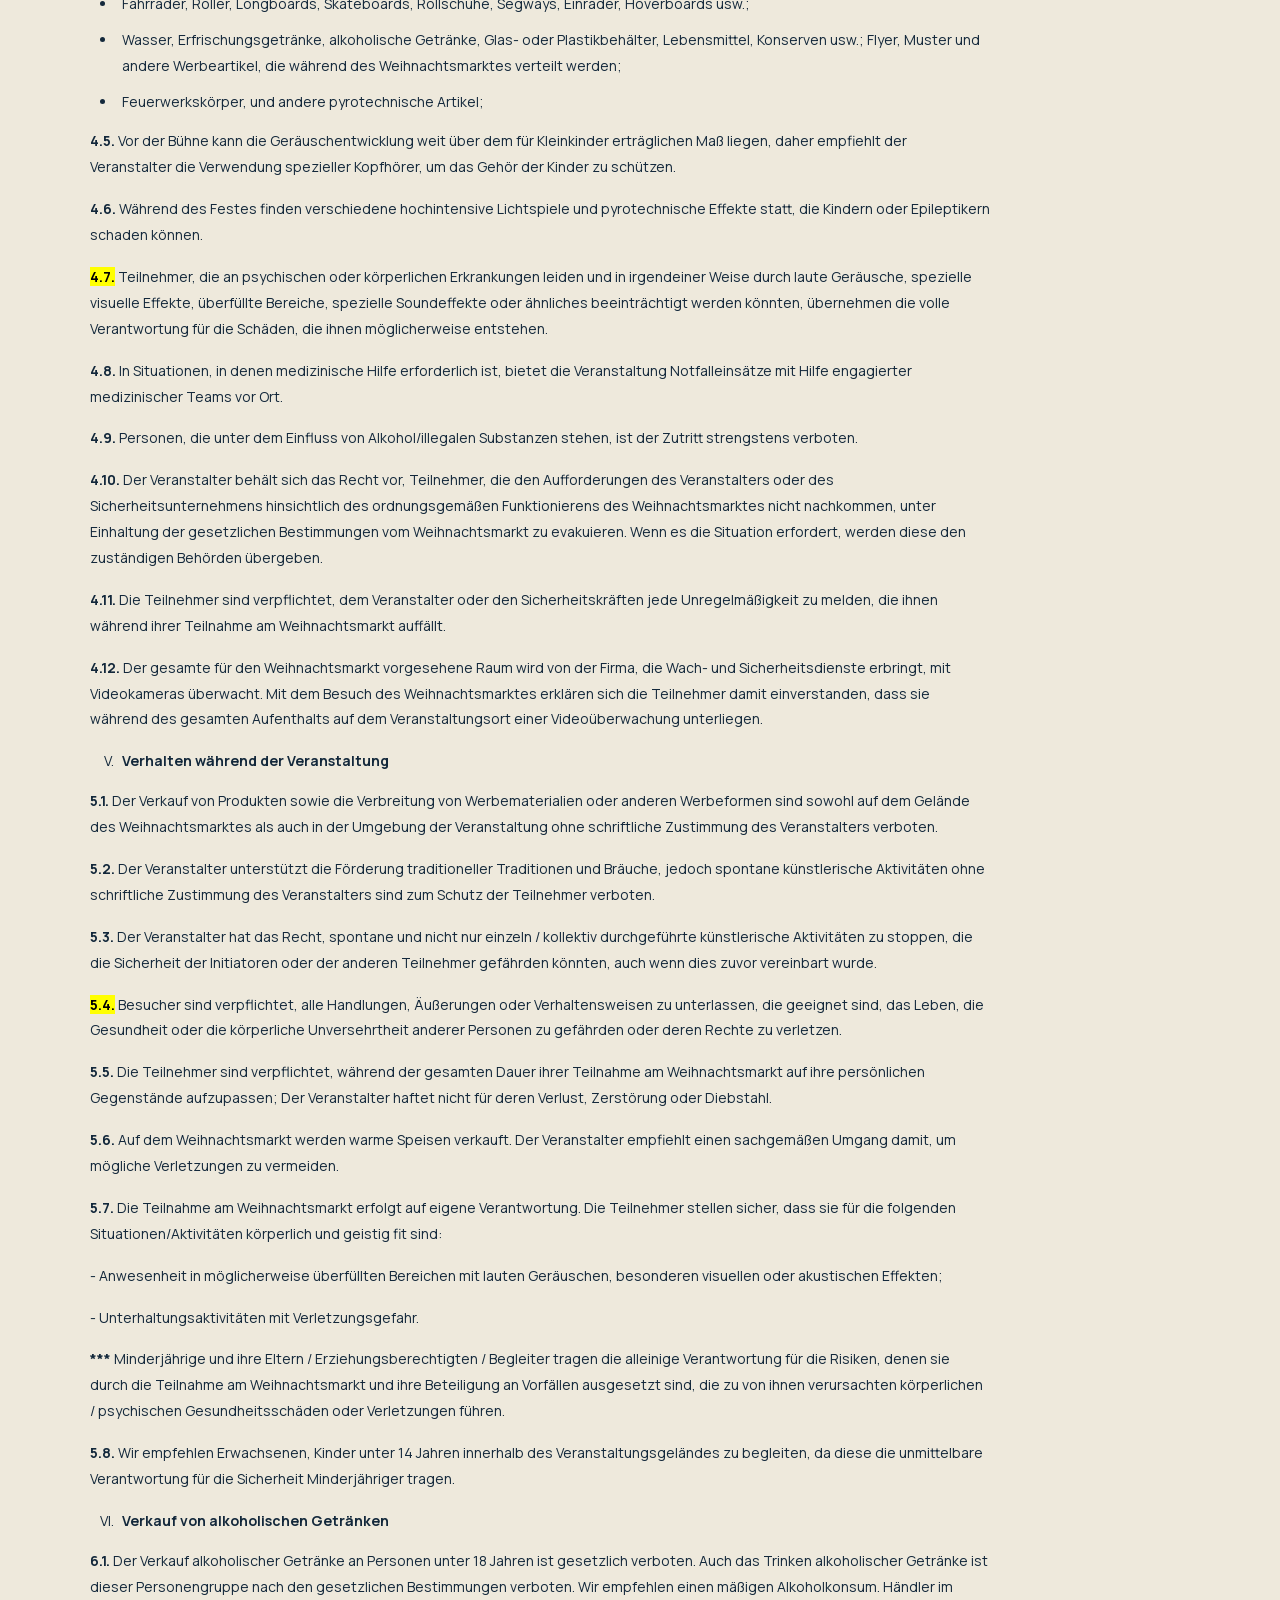
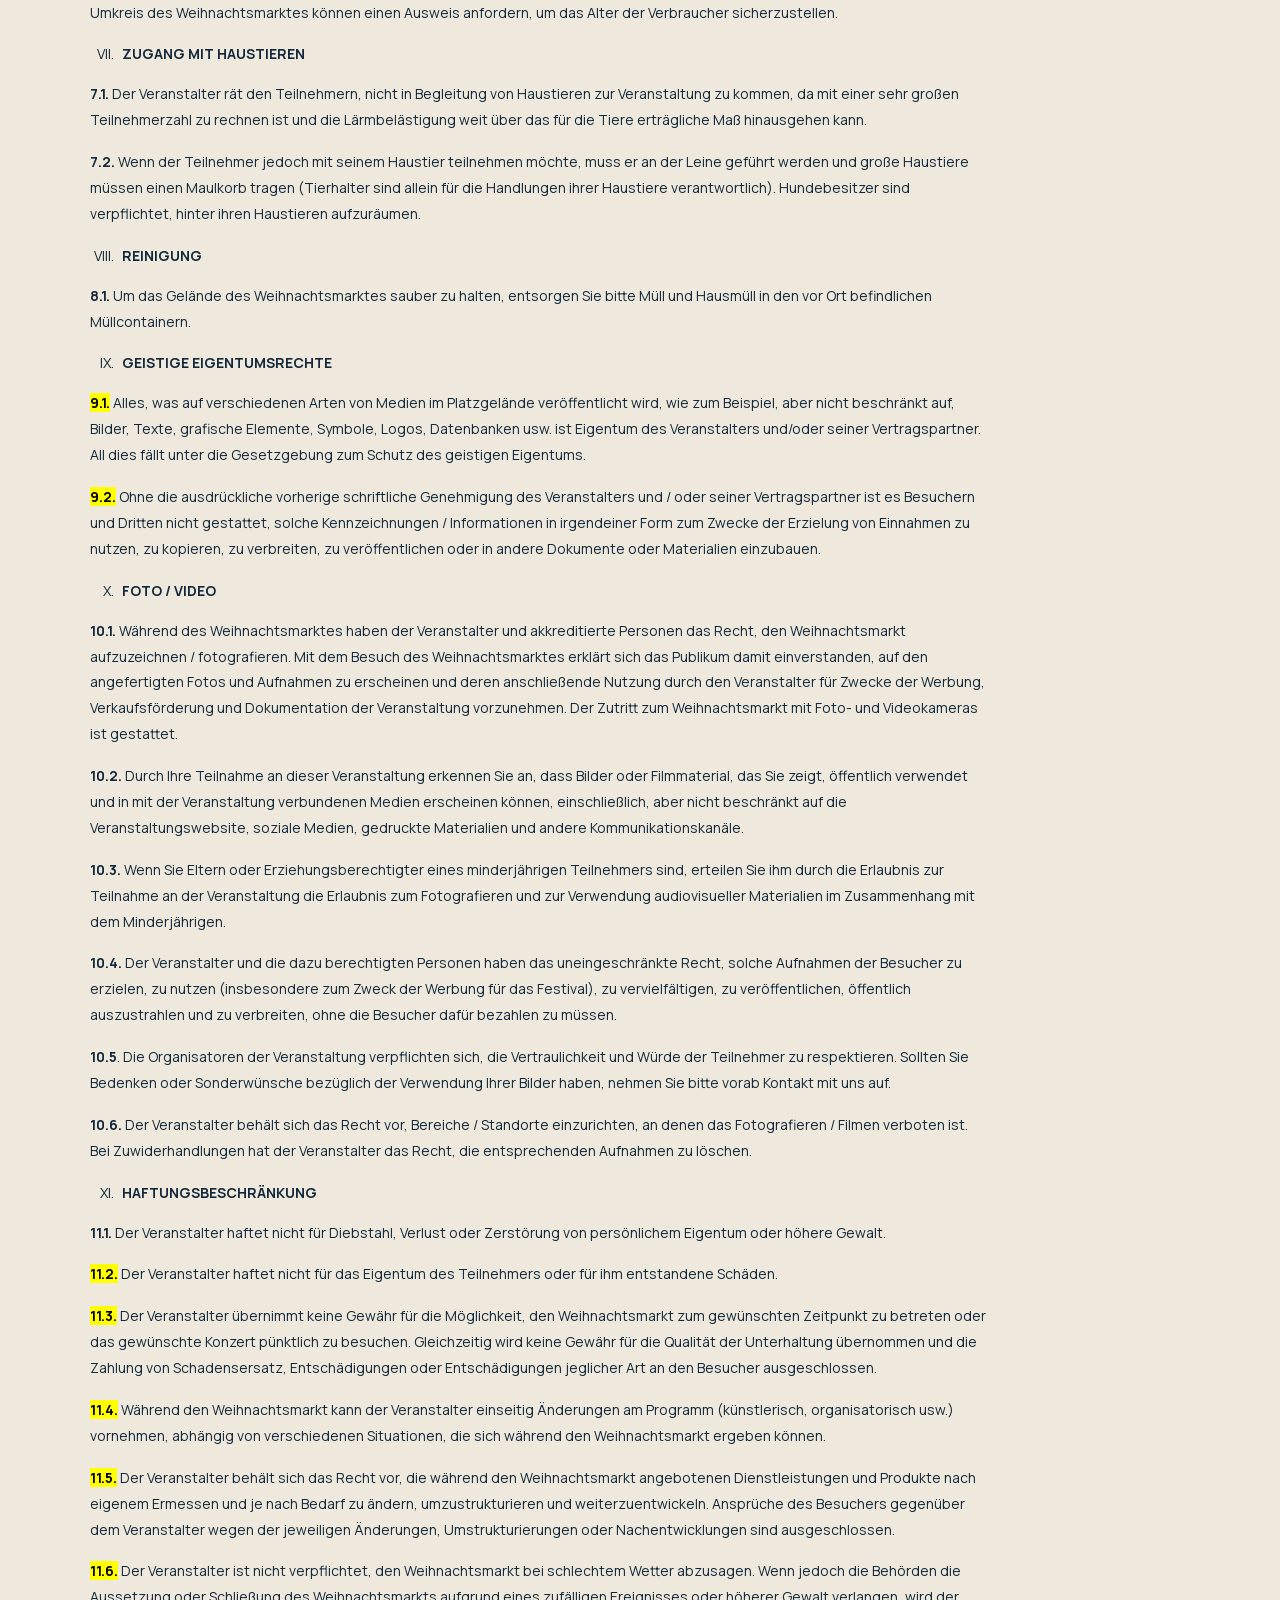
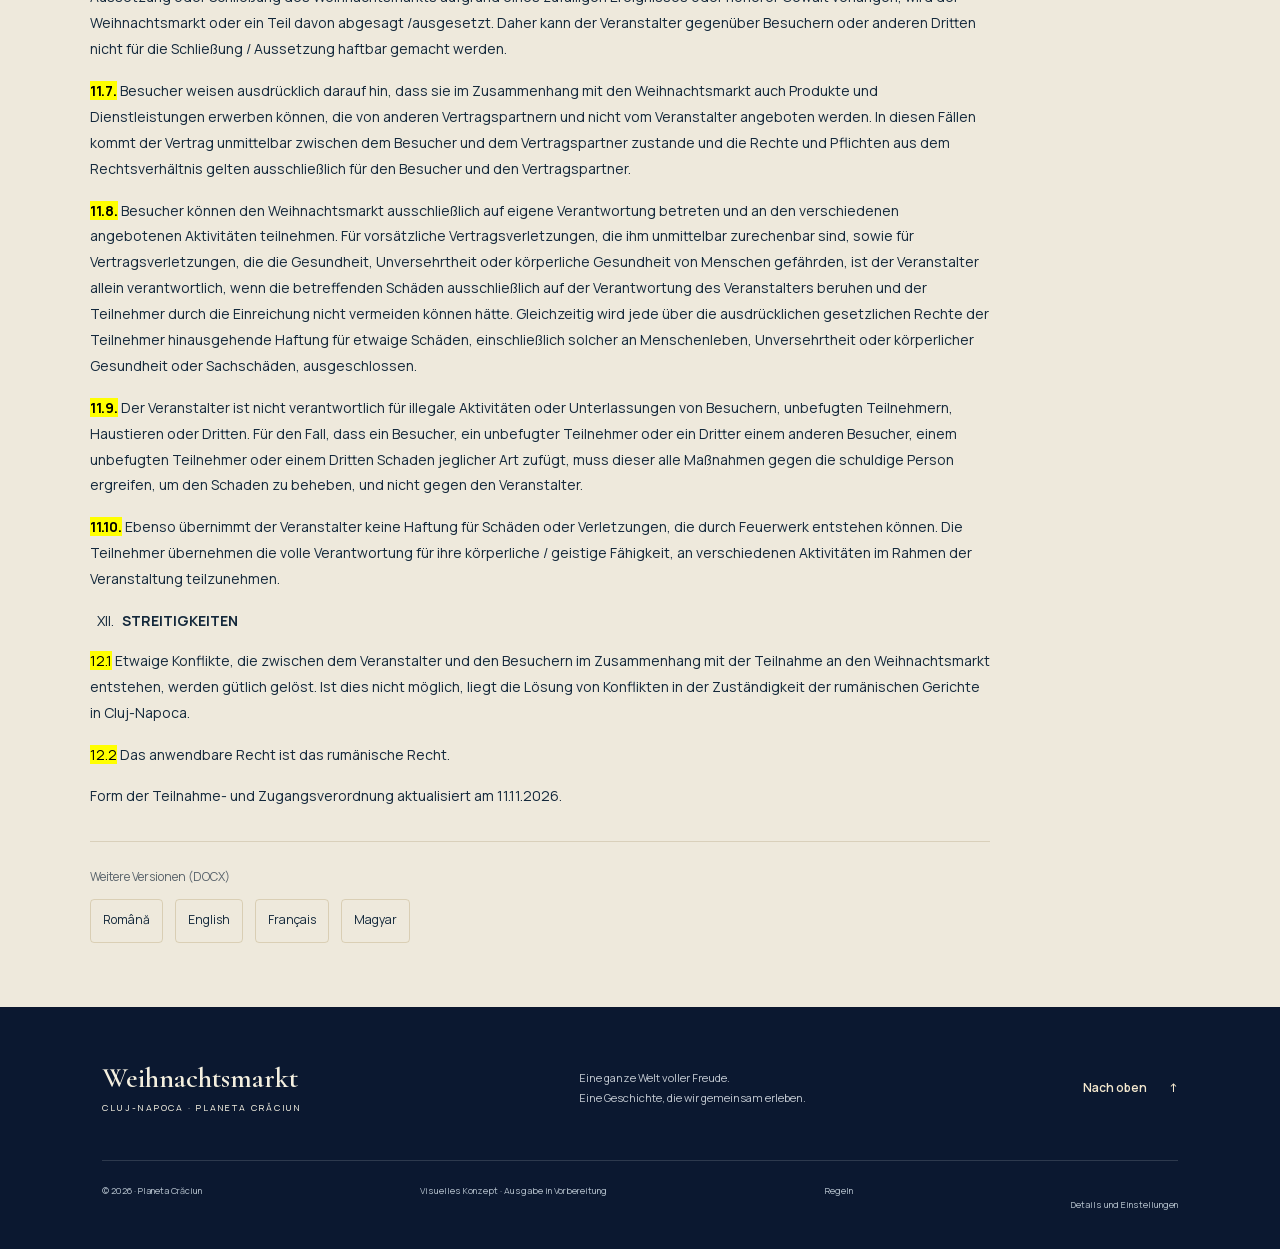
==== commit 53205464: "Add Google Analytics with opt-in cookie consent in five languages" ====
--- a/de.html
+++ b/de.html
@@ -2,11 +2,11 @@
 <html lang="de">
 <head>
 <meta charset="utf-8"><meta name="viewport" content="width=device-width, initial-scale=1">
-<meta http-equiv="Content-Security-Policy" content="default-src 'self'; script-src 'self'; style-src 'self'; font-src 'self'; img-src 'self' data:; object-src 'none'; base-uri 'none'; form-action 'none'"><meta name="referrer" content="strict-origin-when-cross-origin"><meta name="theme-color" content="#0b1830"><title>Planeta Crăciun 2026 | Weihnachtsmarkt Cluj-Napoca</title>
+<meta http-equiv="Content-Security-Policy" content="default-src 'self'; script-src 'self' https://www.googletagmanager.com; connect-src 'self' https://*.google-analytics.com https://*.analytics.google.com; style-src 'self'; font-src 'self'; img-src 'self' data:; object-src 'none'; base-uri 'none'; form-action 'none'"><meta name="referrer" content="strict-origin-when-cross-origin"><meta name="theme-color" content="#0b1830"><title>Planeta Crăciun 2026 | Weihnachtsmarkt Cluj-Napoca</title>
 <meta name="description" content="Entdecke Planeta Crăciun, die märchenhafte Welt des Weihnachtsmarkts in Cluj-Napoca. Erlebnisse, Programm und Besucherinformationen zur Ausgabe 2026.">
 <meta name="robots" content="noindex,nofollow"><meta property="og:type" content="website"><meta property="og:locale" content="de_DE"><meta property="og:title" content="Planeta Crăciun — Eine ganze Welt voller Freude"><meta property="og:description" content="Weihnachtsmarkt Cluj-Napoca • Ausgabe 2026"><meta property="og:image" content="https://saliery95.github.io/planeta-craciun-cluj-2026/assets/key-visual.webp">
 <link rel="icon" type="image/webp" href="assets/snowflake.webp"><link rel="preload" as="image" href="assets/hero-film-desktop-poster.webp?v=9" media="(min-width:561px)" fetchpriority="high"><link rel="preload" as="image" href="assets/hero-film-mobile-poster.webp?v=9" media="(max-width:560px)" fetchpriority="high"><link rel="stylesheet" href="fonts.css"><link rel="stylesheet" href="styles.css?v=14"><link rel="stylesheet" href="hero-film.css?v=9"><link rel="stylesheet" href="event-map.css?v=8"><script src="locales/de.js?v=a70cde3d5cf0" defer></script><script src="language-links.js?v=1" defer></script><script src="content.js?v=15" defer></script><script src="app.js?v=15" defer></script><script src="event-map.js?v=8" defer></script><script type="module" src="hero-film.js?v=9"></script>
-<link rel="stylesheet" href="language-switcher.css?v=1"><link rel="stylesheet" href="regulations.css?v=3"><!-- language-alternates --><link rel="alternate" hreflang="ro" href="index.html"><link rel="alternate" hreflang="en" href="en.html"><link rel="alternate" hreflang="fr" href="fr.html"><link rel="alternate" hreflang="hu" href="hu.html"><link rel="alternate" hreflang="de" href="de.html"><link rel="alternate" hreflang="x-default" href="index.html"><!-- /language-alternates --></head>
+<link rel="stylesheet" href="language-switcher.css?v=1"><link rel="stylesheet" href="regulations.css?v=3"><!-- language-alternates --><link rel="alternate" hreflang="ro" href="index.html"><link rel="alternate" hreflang="en" href="en.html"><link rel="alternate" hreflang="fr" href="fr.html"><link rel="alternate" hreflang="hu" href="hu.html"><link rel="alternate" hreflang="de" href="de.html"><link rel="alternate" hreflang="x-default" href="index.html"><!-- /language-alternates --><link rel="stylesheet" href="analytics.css?v=1"><script src="analytics.js?v=1" defer></script></head>
 <body>
 <a class="skip-link" href="#main">Zum Inhalt springen</a>
 <header class="site-header" id="top"><a href="#" class="brand" aria-label="Weihnachtsmarkt Cluj-Napoca, Startseite"><span class="brand-title">Weihnachtsmarkt</span><span class="brand-detail">CLUJ-NAPOCA · 2026</span></a><nav class="desktop-nav" aria-label="Hauptnavigation"><a href="#poveste">Unsere Geschichte</a><a href="#experiente">Erlebnisse</a><a href="#program">Programm</a><a href="#intrebari">Fragen</a><a href="#regulamente">Regeln</a></nav><a class="header-cta" href="#vizita">Besuch planen <span aria-hidden="true">↗</span></a><button class="menu-toggle" aria-expanded="false" aria-controls="mobile-nav">Menü <span aria-hidden="true">＋</span></button><nav id="mobile-nav" aria-label="Mobile Navigation"><a href="#poveste">Unsere Geschichte</a><a href="#experiente">Erlebnisse</a><a href="#program">Programm</a><a href="#vizita">Besuch planen</a><a href="#intrebari">Häufige Fragen</a><a href="#regulamente">Regeln</a></nav><nav class="language-switcher" aria-label="Sprache wählen"><a href="index.html" lang="ro" hreflang="ro" aria-label="Română" title="Română">RO</a><a href="en.html" lang="en" hreflang="en" aria-label="English" title="English">EN</a><a href="fr.html" lang="fr" hreflang="fr" aria-label="Français" title="Français">FR</a><a href="hu.html" lang="hu" hreflang="hu" aria-label="Magyar" title="Magyar">HU</a><a href="de.html" lang="de" hreflang="de" aria-label="Deutsch" title="Deutsch" aria-current="page">DE</a></nav></header>
--- a/analytics.css
+++ b/analytics.css
@@ -0,0 +1 @@
+.cookie-banner{position:fixed;z-index:1000;bottom:20px;left:20px;right:20px;max-width:760px;padding:24px;background:#102b36;color:#fff6df;border:1px solid #d9bb80;border-radius:8px;box-shadow:0 12px 60px #0008;font-family:inherit}.cookie-banner[hidden]{display:none}.cookie-banner h2,.cookie-details h2{font-size:1.35rem;margin:0 0 12px}.cookie-banner p,.cookie-details p{font:400 .92rem/1.65 Manrope,sans-serif;margin:0 0 16px}.cookie-actions{display:flex;flex-wrap:wrap;gap:10px;margin-top:18px}.cookie-actions button{min-height:44px;border:1px solid #d9bb80;background:#fff6df;color:#102b36;padding:10px 16px;border-radius:4px;font:600 .85rem/1.4 Manrope,sans-serif;cursor:pointer}.cookie-actions button:focus-visible,.cookie-details a:focus-visible{outline:3px solid #d9bb80;outline-offset:4px}.cookie-details{max-width:680px;width:calc(100% - 32px);max-height:85dvh;overflow:auto;padding:28px;border:1px solid #d9bb80;border-radius:8px;background:#102b36;color:#fff6df}.cookie-details::backdrop{background:#07131bc9}.cookie-details a{color:#f4d69b;text-decoration:underline}@media(max-width:560px){.cookie-banner{left:10px;right:10px;bottom:10px;padding:18px;max-height:75dvh;overflow:auto}.cookie-actions button{flex:1 1 140px}.cookie-details{padding:20px}}
